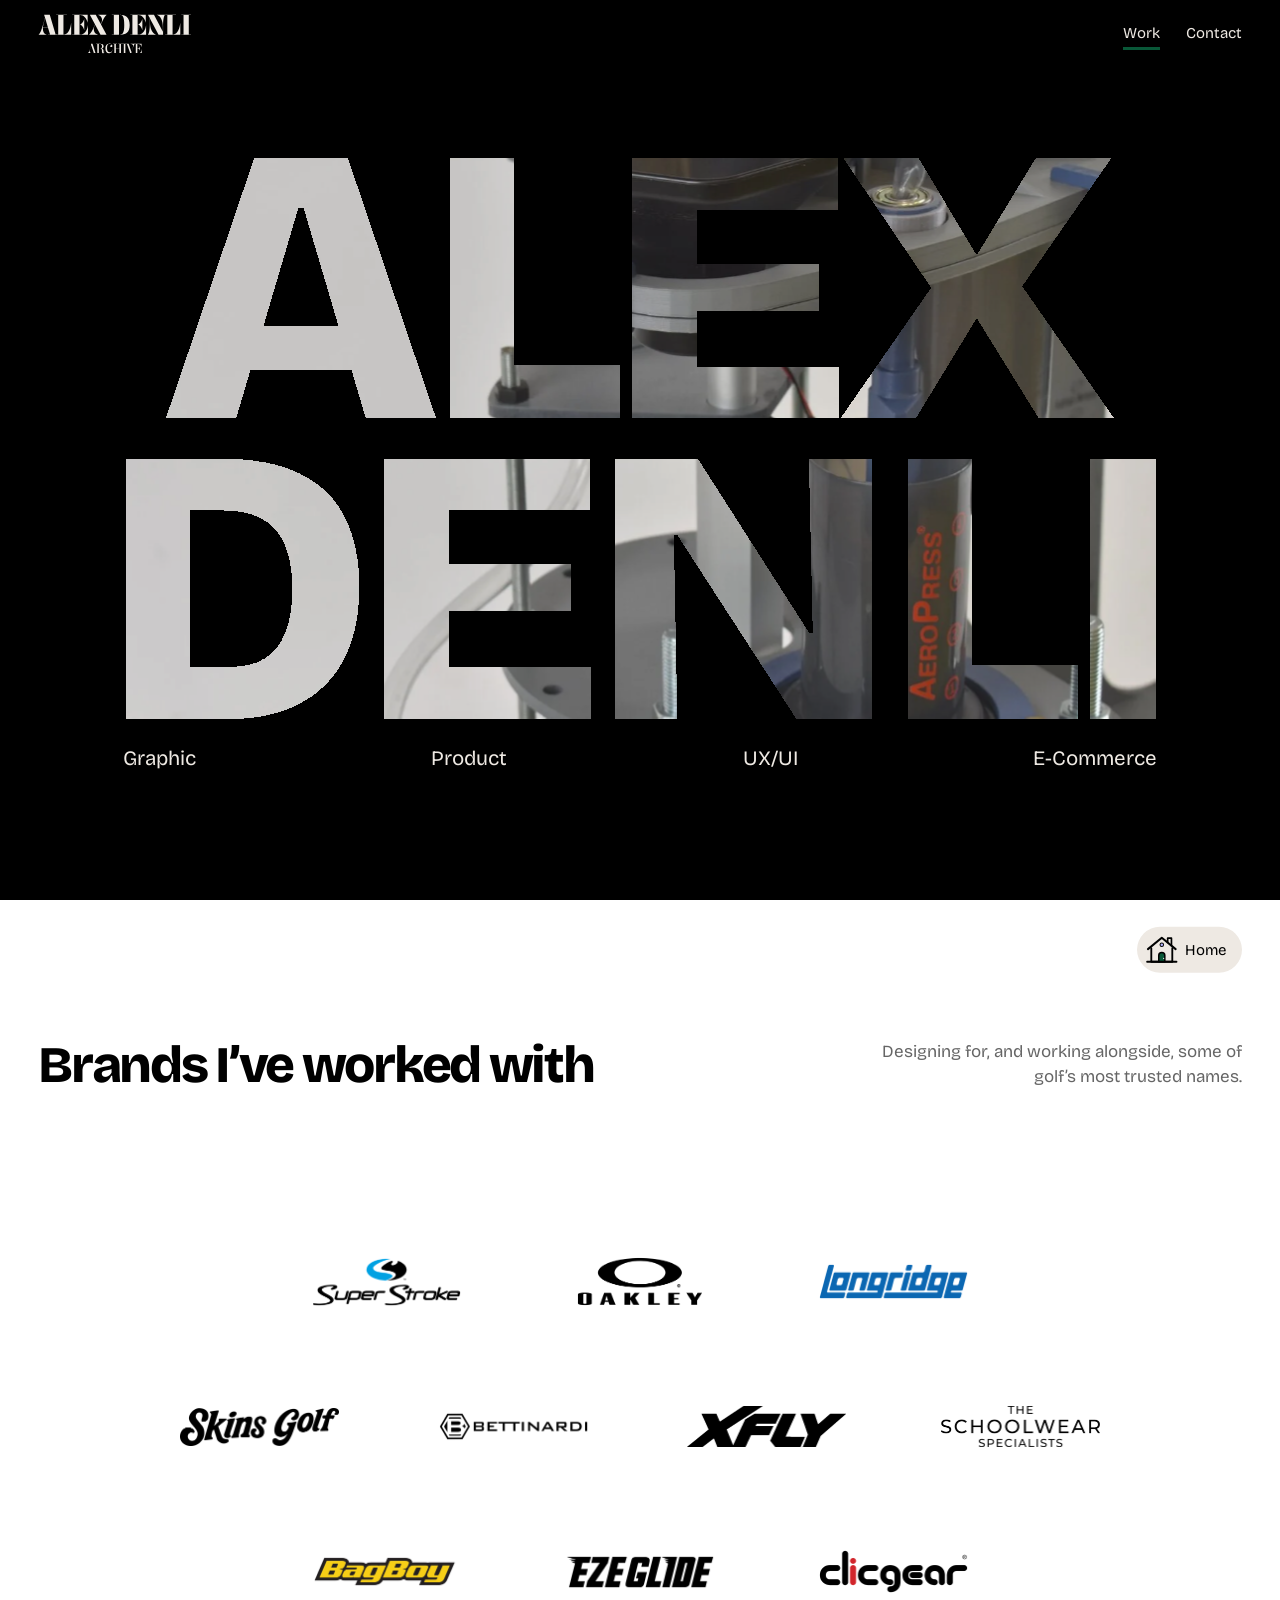
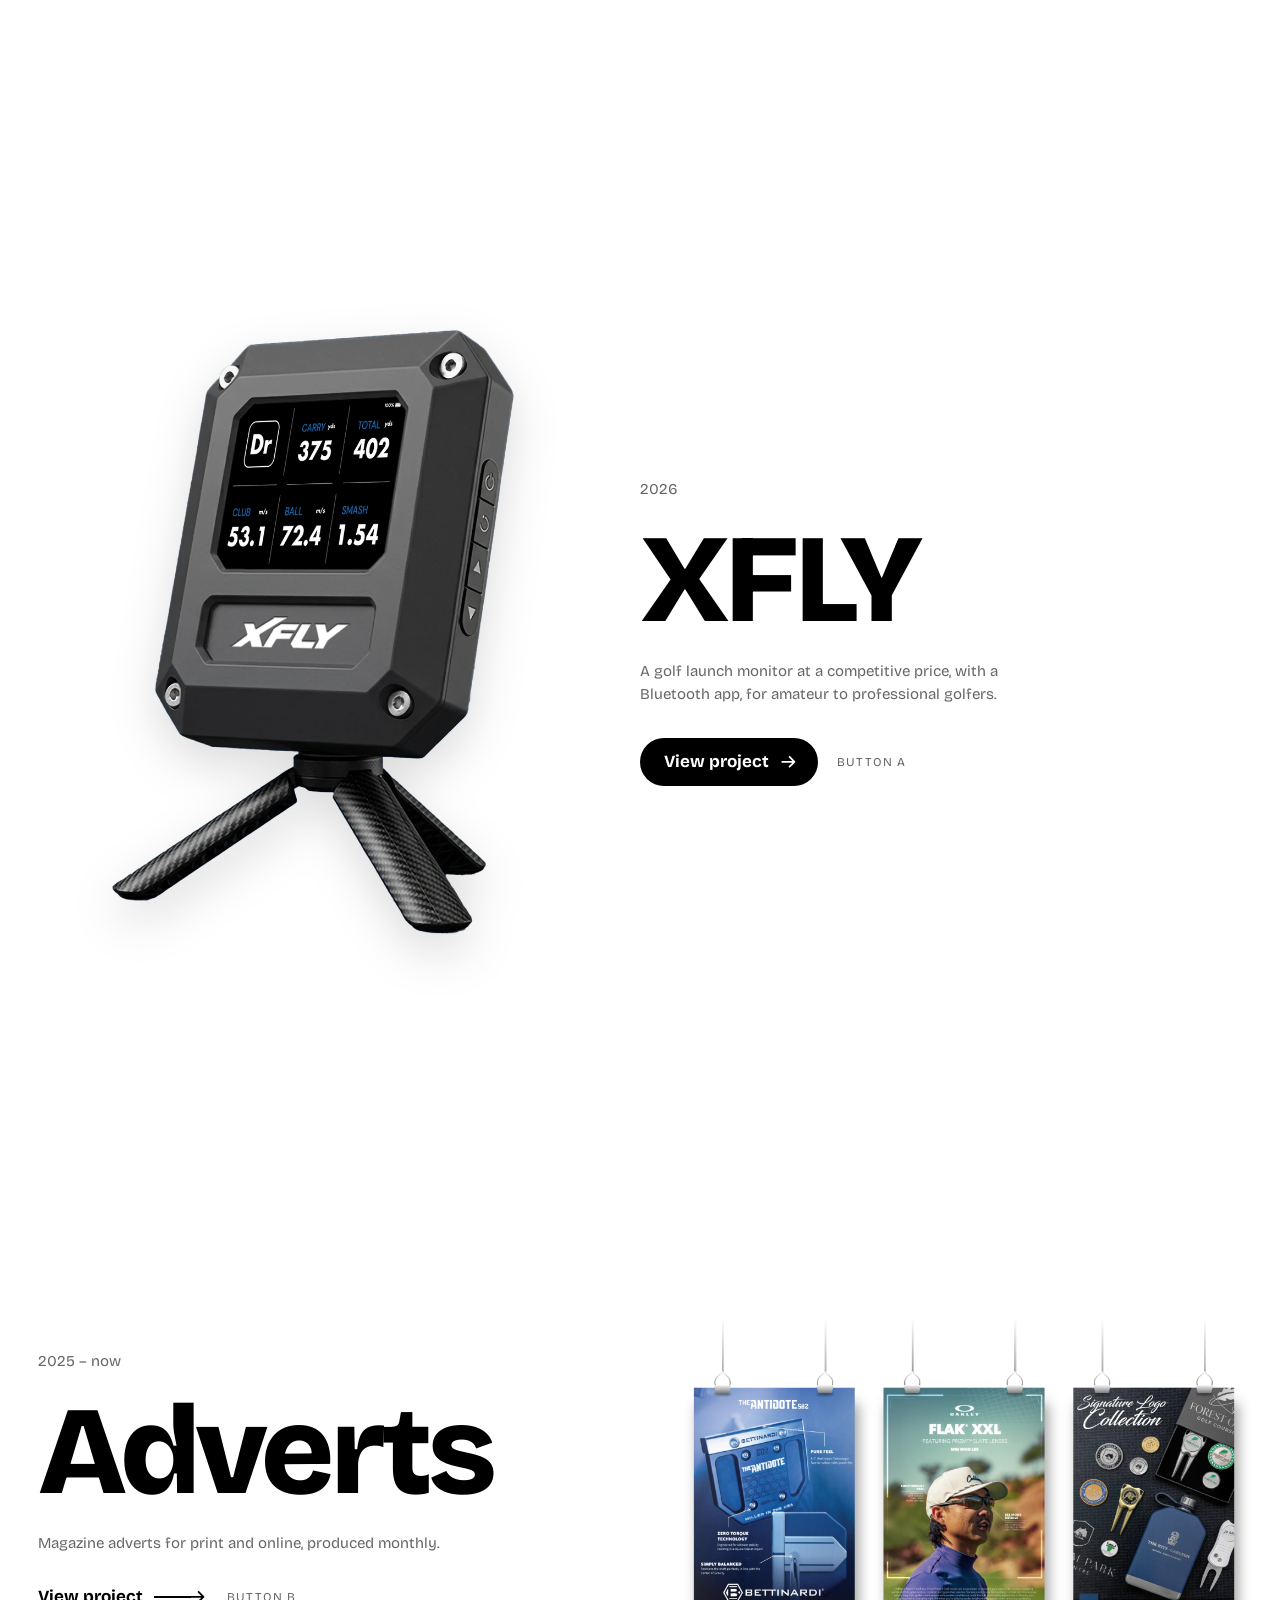
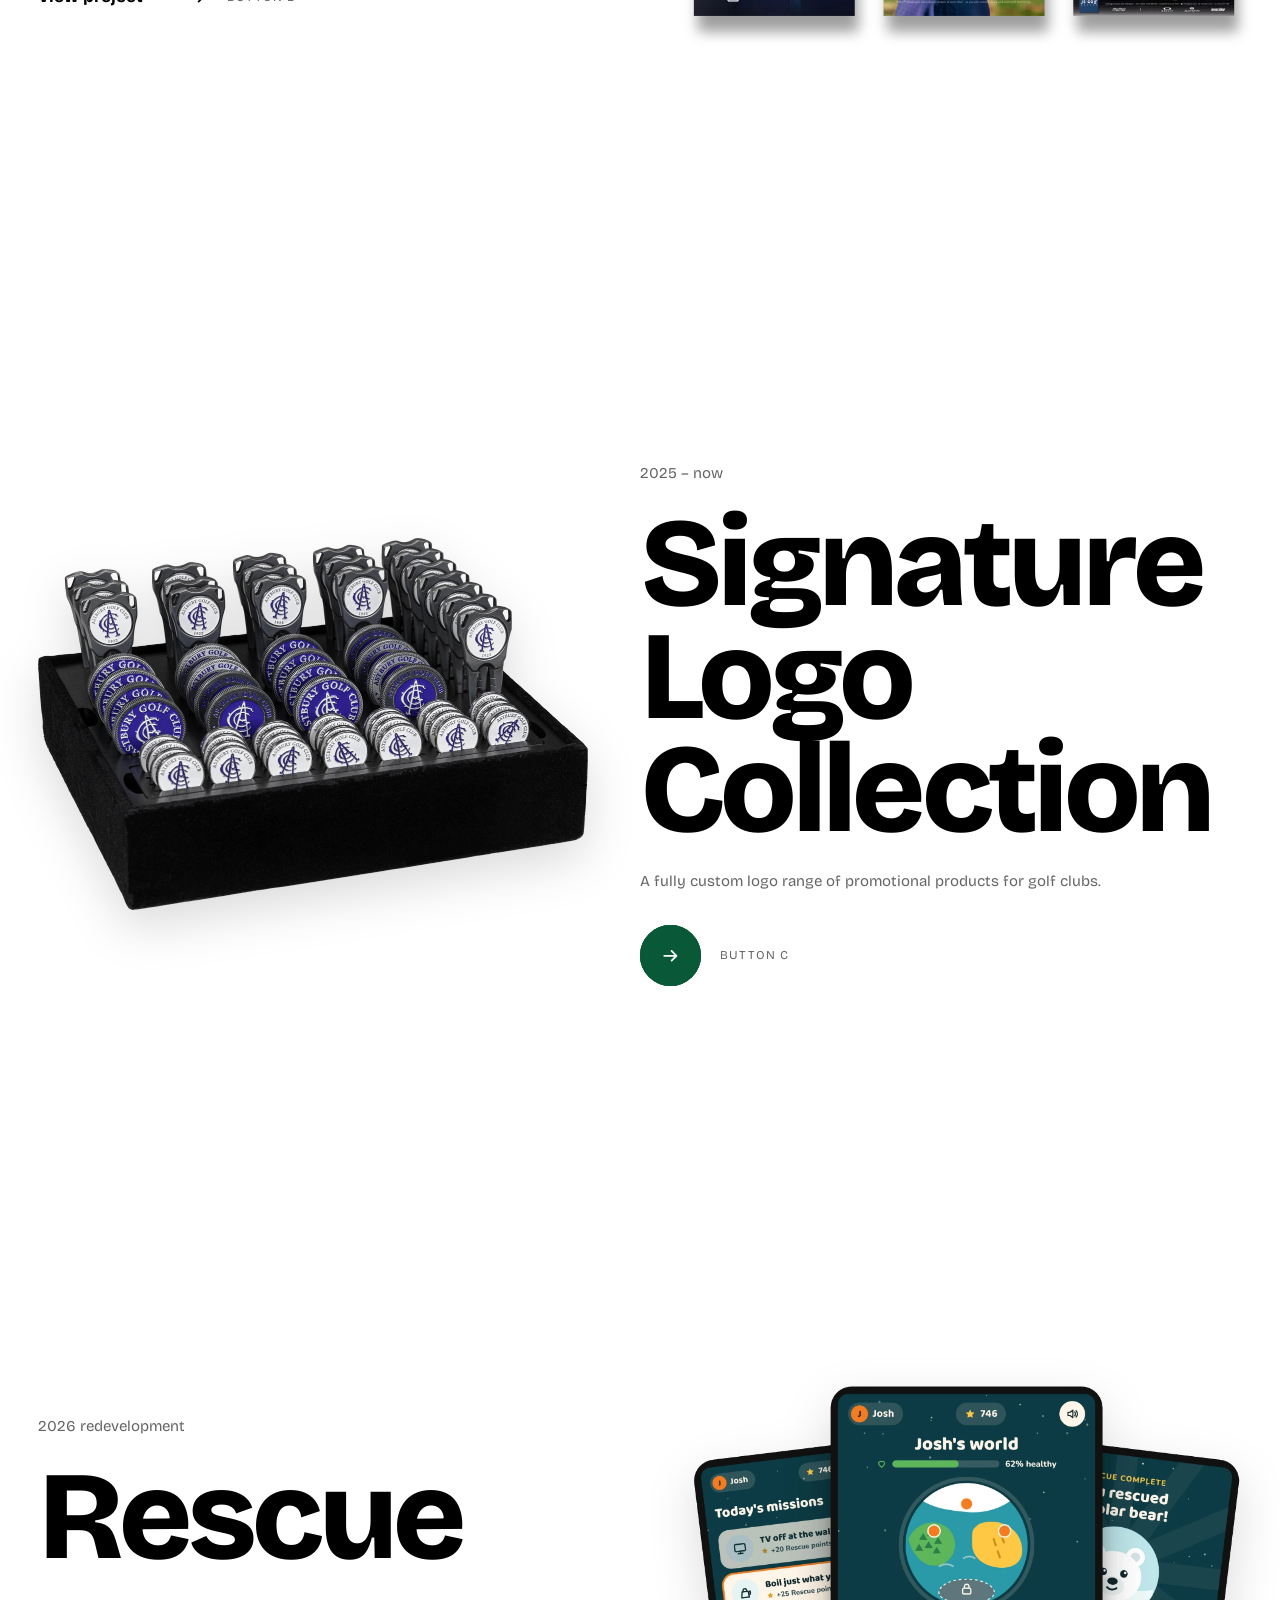
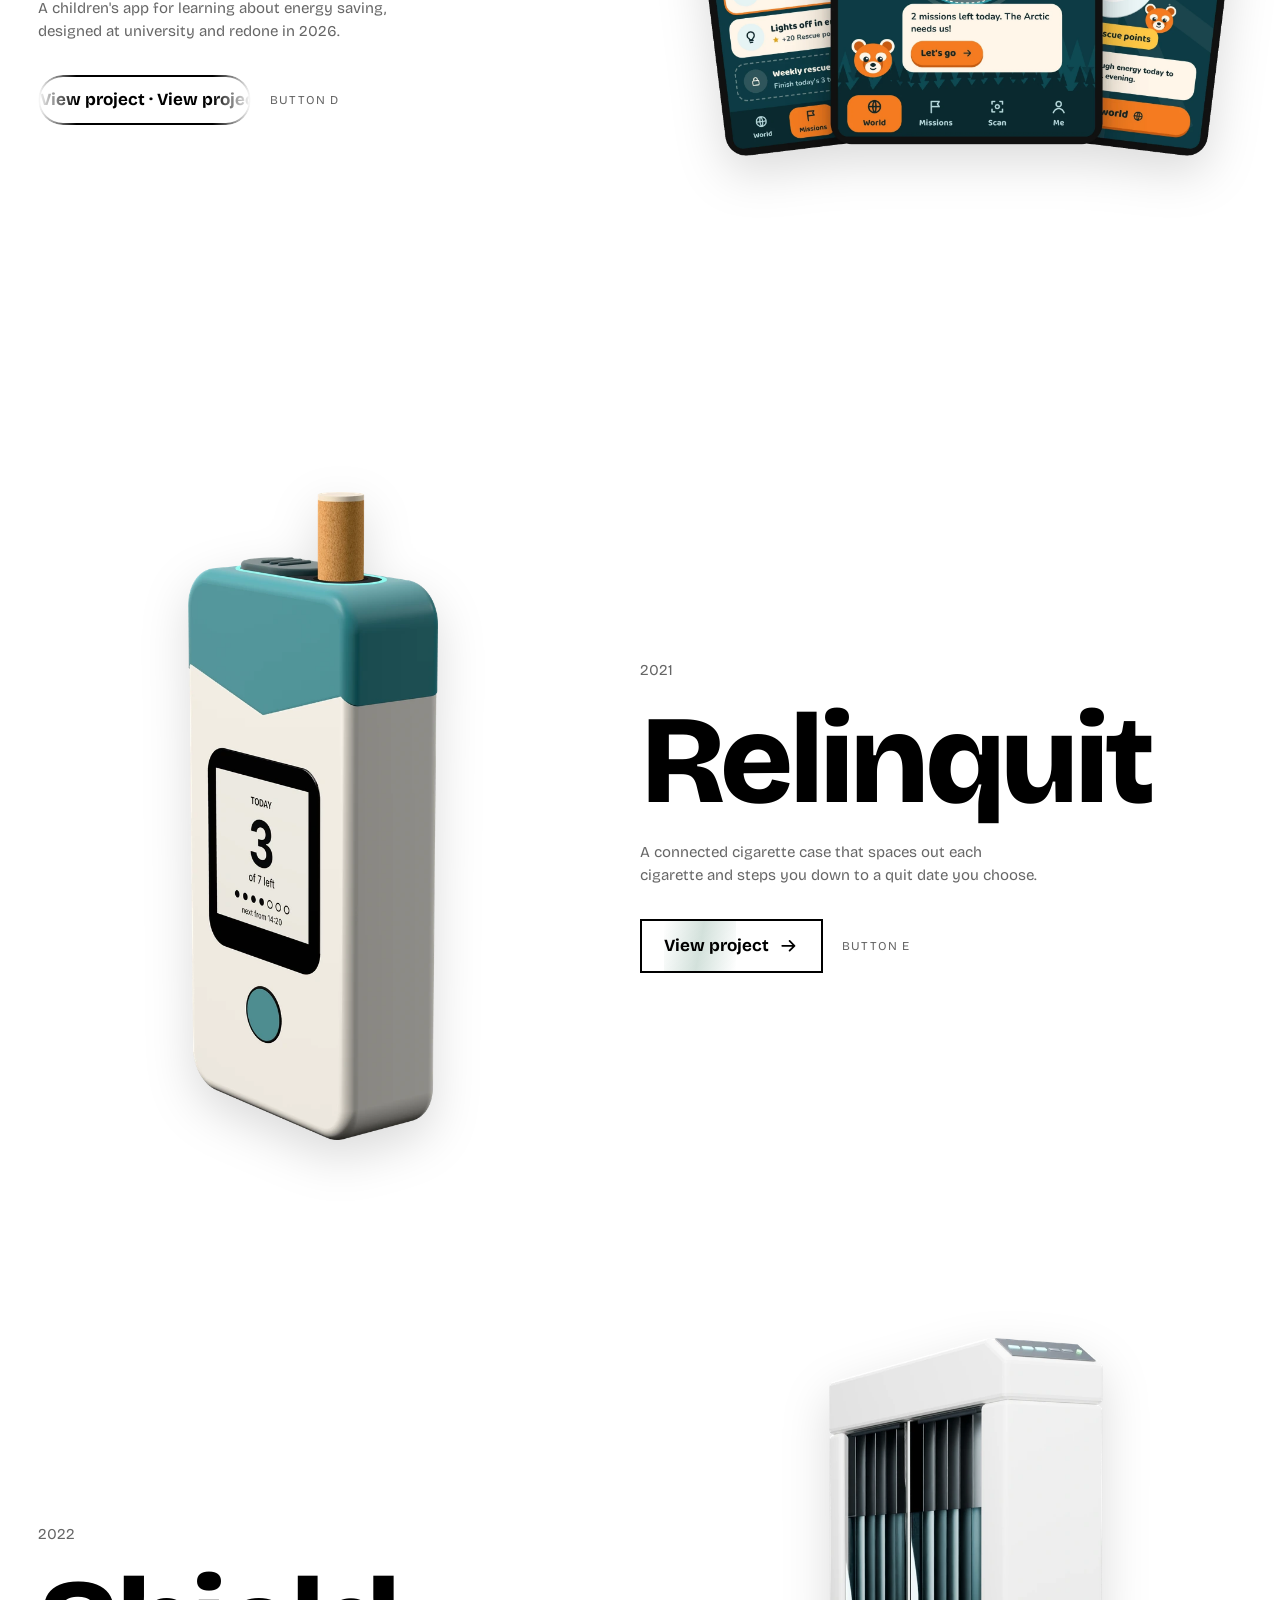
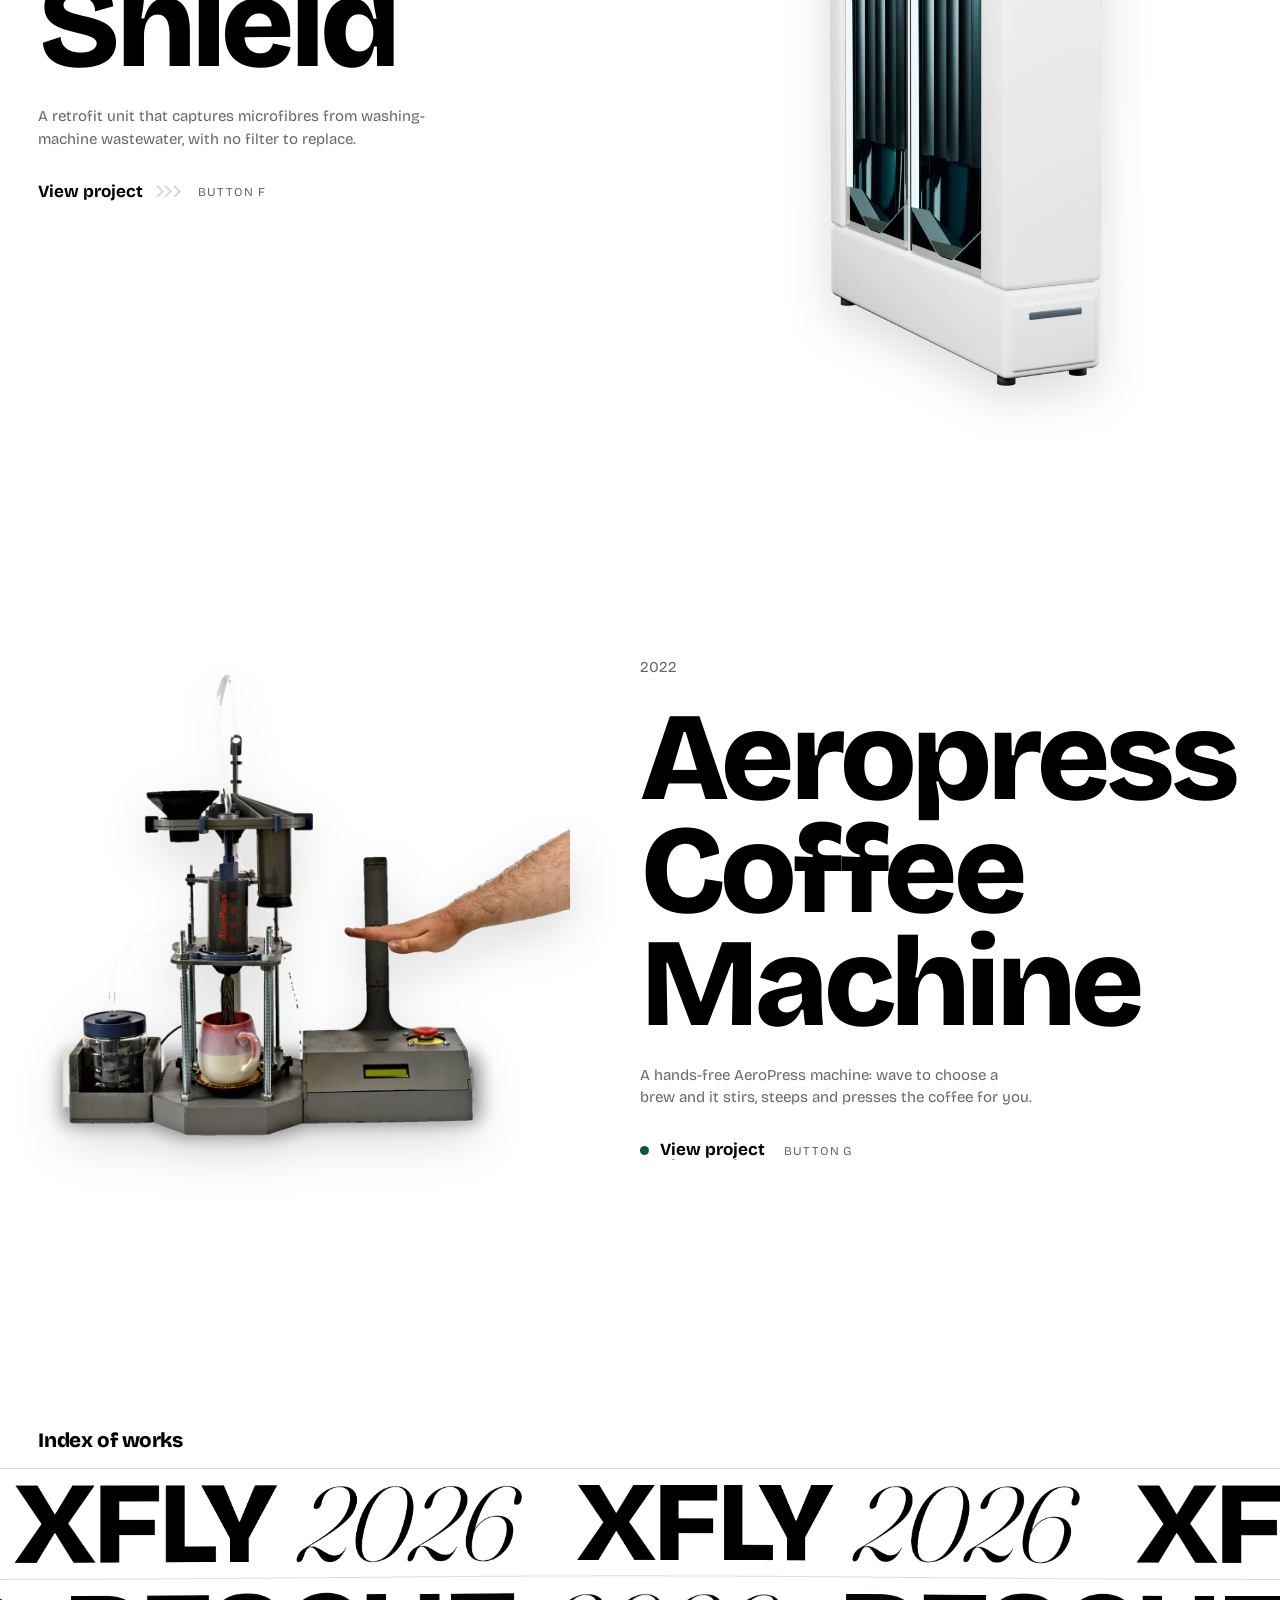
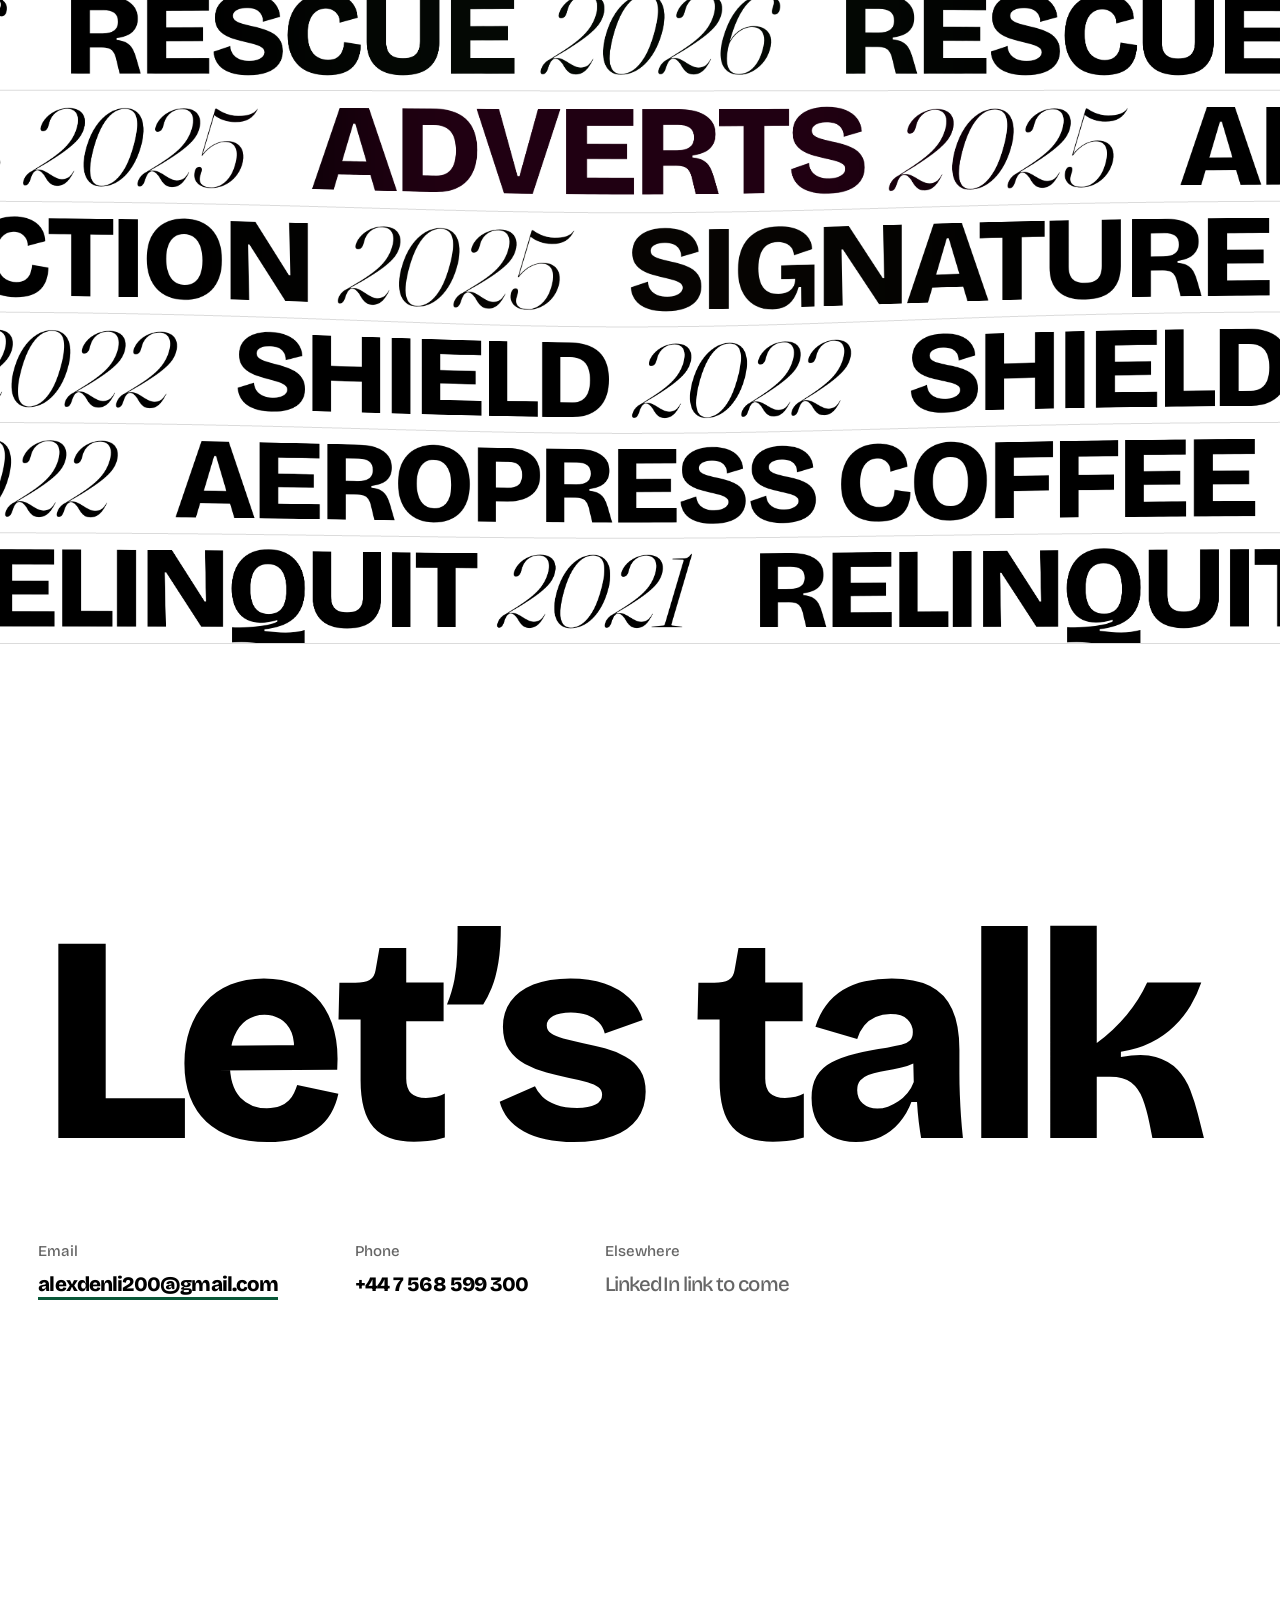
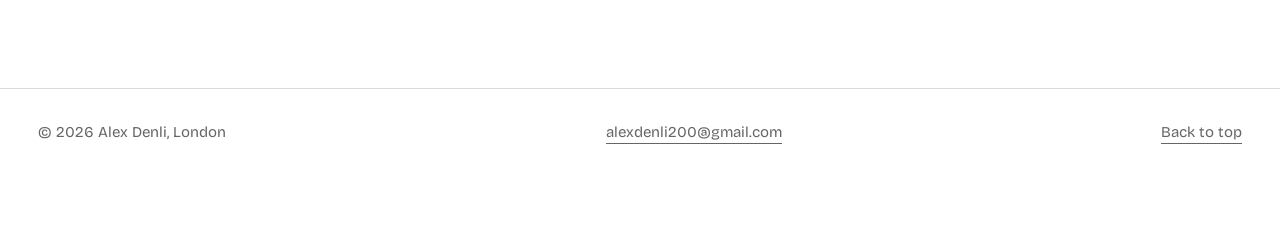
==== index.html @ 6d85cd55 "Home line: a different shape for each product, finished while it is on screen, green with an electri" ====
<!DOCTYPE html>
<html lang="en">
<head>
<meta charset="utf-8">
<meta name="viewport" content="width=device-width, initial-scale=1">
<title>Alex Denli — Product, graphic and e-commerce design</title>
<meta name="description" content="Portfolio of Alex Denli: product design, graphic design and e-commerce work from the golf industry.">
<meta name="theme-color" content="#000000">
<link rel="icon" href="favicon.svg" type="image/svg+xml">
<link rel="icon" href="favicon-48.png" type="image/png" sizes="48x48">
<link rel="shortcut icon" href="favicon.ico">
<link rel="apple-touch-icon" href="apple-touch-icon.png">
<link rel="preload" href="fonts/bricolage.woff2" as="font" type="font/woff2" crossorigin>
<link rel="stylesheet" href="css/style.css?v=19">
<link rel="stylesheet" href="css/rescue.css?v=6">
<link rel="stylesheet" href="css/relinquit.css?v=7">
<link rel="stylesheet" href="css/shield.css?v=5">
<link rel="stylesheet" href="css/index-wall.css?v=5">
<link rel="stylesheet" href="css/opening.css?v=6">
<link rel="stylesheet" href="css/chapters.css?v=24">
<link rel="stylesheet" href="css/brands.css?v=3">
<link rel="stylesheet" href="css/contact.css?v=7">
<link rel="stylesheet" href="css/mech.css?v=5">
<link rel="stylesheet" href="css/aeropress.css?v=9">
<link rel="stylesheet" href="css/lite.css?v=6">
</head>
<body>
<a class="skip" href="#view">Skip to content</a>

<svg width="0" height="0" style="position:absolute" aria-hidden="true"><symbol id="logo" viewBox="246.06 324.29 64.91 16.89"><path d="M 248.144531 329.859375 L 250.230469 329.859375 L 249.65625 327.957031 C 249.472656 327.332031 249.269531 326.617188 249.074219 325.972656 L 248.621094 327.585938 C 248.40625 328.339844 248.214844 329.179688 248.144531 329.859375 M 246.359375 332.980469 C 247.070312 332.304688 247.632812 330.820312 248.40625 328.074219 L 249.035156 325.84375 C 248.902344 325.402344 248.773438 324.996094 248.664062 324.683594 L 248.664062 324.621094 L 251.03125 324.621094 L 253.503906 332.972656 L 254.011719 332.972656 L 254.011719 333.035156 L 250.351562 333.035156 L 250.351562 332.972656 L 251.164062 332.972656 L 250.253906 329.941406 L 248.132812 329.941406 C 248.117188 330.09375 248.113281 330.234375 248.113281 330.367188 C 248.113281 331.667969 248.652344 332.628906 249.460938 332.914062 L 249.652344 332.980469 L 249.652344 333.035156 L 246.359375 333.035156 Z M 246.359375 332.980469"/><path d="M 253.714844 332.972656 L 254.589844 332.972656 L 254.589844 324.683594 L 253.714844 324.683594 L 253.714844 324.617188 L 258.257812 324.617188 L 258.257812 324.683594 L 256.804688 324.683594 L 256.804688 332.972656 L 257.066406 332.972656 C 258.378906 332.972656 259.613281 331.1875 259.957031 328.742188 L 260.019531 328.230469 L 260.070312 328.230469 L 260.070312 333.035156 L 253.714844 333.035156 Z M 253.714844 332.972656"/><path d="M 260.496094 332.972656 L 261.371094 332.972656 L 261.371094 324.683594 L 260.496094 324.683594 L 260.496094 324.617188 L 267.023438 324.617188 L 267.023438 327.910156 L 266.972656 327.910156 L 266.925781 327.679688 C 266.585938 326.117188 265.390625 324.683594 263.902344 324.683594 L 263.582031 324.683594 L 263.582031 328.679688 L 263.796875 328.679688 C 264.300781 328.679688 265.144531 327.703125 265.464844 326.722656 L 265.535156 326.464844 L 265.582031 326.464844 L 265.582031 331.023438 L 265.535156 331.023438 L 265.460938 330.765625 C 265.136719 329.785156 264.335938 328.753906 263.796875 328.753906 L 263.582031 328.753906 L 263.582031 332.972656 L 263.960938 332.972656 C 265.484375 332.972656 266.742188 331.445312 267.070312 329.410156 L 267.109375 329.144531 L 267.160156 329.144531 L 267.160156 333.035156 L 260.496094 333.035156 Z M 260.496094 332.972656"/><path d="M 267.675781 332.980469 C 268.433594 332.382812 269.019531 331.117188 269.785156 329.523438 L 270.160156 328.726562 L 268.003906 324.683594 L 268.003906 324.621094 L 270.441406 324.621094 L 272.566406 328.554688 L 272.710938 328.246094 C 272.972656 327.710938 273.117188 327.28125 273.117188 326.765625 C 273.117188 325.9375 272.671875 325.089844 271.800781 324.773438 L 271.527344 324.675781 L 271.527344 324.621094 L 274.972656 324.621094 L 274.972656 324.675781 C 274.253906 325.222656 273.664062 326.433594 272.945312 327.9375 L 272.609375 328.636719 L 274.949219 332.972656 L 274.949219 333.035156 L 272.460938 333.035156 L 270.207031 328.808594 L 270.039062 329.167969 C 269.738281 329.800781 269.621094 330.242188 269.621094 330.726562 C 269.621094 331.613281 270.019531 332.515625 270.996094 332.878906 L 271.285156 332.980469 L 271.285156 333.035156 L 267.675781 333.035156 Z M 267.675781 332.980469"/><path d="M 280.253906 324.652344 L 280.253906 333.003906 L 280.585938 333.003906 C 281.808594 333.003906 282.476562 332.339844 282.476562 328.933594 C 282.476562 325.433594 281.796875 324.652344 280.585938 324.652344 Z M 278.085938 333.035156 L 277.210938 333.035156 L 277.210938 332.972656 L 278.085938 332.972656 L 278.085938 324.683594 L 277.210938 324.683594 L 277.210938 324.621094 L 278.085938 324.621094 C 278.433594 324.621094 279.808594 324.589844 280.433594 324.589844 C 283.132812 324.589844 284.777344 325.691406 284.777344 328.9375 C 284.777344 332.132812 283.140625 333.066406 280.441406 333.066406 C 279.789062 333.066406 278.433594 333.035156 278.085938 333.035156"/><path d="M 285.042969 332.972656 L 285.917969 332.972656 L 285.917969 324.683594 L 285.042969 324.683594 L 285.042969 324.617188 L 291.566406 324.617188 L 291.566406 327.910156 L 291.515625 327.910156 L 291.472656 327.679688 C 291.132812 326.117188 289.9375 324.683594 288.449219 324.683594 L 288.128906 324.683594 L 288.128906 328.679688 L 288.34375 328.679688 C 288.84375 328.679688 289.691406 327.703125 290.011719 326.722656 L 290.078125 326.464844 L 290.128906 326.464844 L 290.128906 331.023438 L 290.078125 331.023438 L 290.007812 330.765625 C 289.683594 329.785156 288.882812 328.753906 288.34375 328.753906 L 288.128906 328.753906 L 288.128906 332.972656 L 288.503906 332.972656 C 290.03125 332.972656 291.289062 331.445312 291.617188 329.410156 L 291.65625 329.144531 L 291.707031 329.144531 L 291.707031 333.035156 L 285.042969 333.035156 Z M 285.042969 332.972656"/><path d="M 292.492188 332.980469 C 293.035156 332.445312 293.273438 330.613281 293.273438 328.089844 L 293.273438 326.019531 C 293.007812 325.515625 292.757812 325.050781 292.558594 324.683594 L 292.558594 324.621094 L 295.03125 324.621094 L 298.800781 331.792969 L 298.796875 329.859375 C 298.796875 327.28125 297.917969 325.304688 296.496094 324.738281 L 296.316406 324.675781 L 296.316406 324.621094 L 299.652344 324.621094 L 299.652344 324.675781 C 299.109375 325.207031 298.875 327.035156 298.875 329.5625 L 298.875 333.035156 L 296.96875 333.035156 L 294.402344 328.148438 C 294.0625 327.523438 293.691406 326.816406 293.34375 326.160156 L 293.34375 327.796875 C 293.34375 330.371094 294.226562 332.347656 295.648438 332.914062 L 295.828125 332.980469 L 295.828125 333.035156 L 292.492188 333.035156 Z M 292.492188 332.980469"/><path d="M 299.796875 332.972656 L 300.671875 332.972656 L 300.671875 324.683594 L 299.796875 324.683594 L 299.796875 324.617188 L 304.339844 324.617188 L 304.339844 324.683594 L 302.886719 324.683594 L 302.886719 332.972656 L 303.152344 332.972656 C 304.460938 332.972656 305.695312 331.1875 306.039062 328.742188 L 306.101562 328.230469 L 306.152344 328.230469 L 306.152344 333.035156 L 299.796875 333.035156 Z M 299.796875 332.972656"/><path d="M 306.578125 332.972656 L 307.515625 332.972656 L 307.515625 324.683594 L 306.585938 324.683594 L 306.585938 324.617188 L 310.667969 324.617188 L 310.667969 324.683594 L 309.730469 324.683594 L 309.730469 332.972656 L 310.667969 332.972656 L 310.667969 333.035156 L 306.578125 333.035156 Z M 306.578125 332.972656"/><path d="M 268.011719 339.296875 L 269.164062 339.296875 L 268.816406 338.21875 C 268.742188 337.984375 268.652344 337.707031 268.566406 337.441406 L 268.195312 338.660156 C 268.132812 338.863281 268.066406 339.085938 268.011719 339.296875 M 267.136719 340.777344 C 267.492188 340.582031 267.734375 340.003906 268.074219 338.921875 L 268.550781 337.386719 C 268.492188 337.214844 268.4375 337.050781 268.390625 336.917969 L 268.390625 336.886719 L 269.085938 336.886719 L 270.335938 340.777344 L 270.675781 340.777344 L 270.675781 340.804688 L 269.109375 340.804688 L 269.109375 340.777344 L 269.636719 340.777344 L 269.175781 339.332031 L 268.003906 339.332031 C 267.933594 339.605469 267.886719 339.859375 267.886719 340.042969 C 267.886719 340.398438 268.050781 340.726562 268.523438 340.769531 L 268.644531 340.777344 L 268.644531 340.804688 L 267.136719 340.804688 Z M 267.136719 340.777344"/><path d="M 271.75 336.910156 L 271.75 338.949219 L 272.128906 338.949219 C 272.644531 338.949219 273.101562 338.757812 273.101562 337.894531 C 273.101562 337.066406 272.679688 336.910156 272.085938 336.910156 Z M 270.519531 340.777344 L 271.105469 340.777344 L 271.105469 336.914062 L 270.519531 336.914062 L 270.519531 336.886719 L 271.105469 336.886719 C 271.332031 336.886719 272.128906 336.875 272.296875 336.875 C 273.179688 336.875 273.753906 337.164062 273.753906 337.902344 C 273.753906 338.488281 273.390625 338.832031 272.789062 338.914062 L 272.789062 338.988281 L 272.878906 338.988281 C 273.722656 338.988281 273.726562 339.523438 273.726562 339.921875 L 273.726562 340.246094 C 273.726562 340.445312 273.757812 340.609375 273.917969 340.609375 C 274.078125 340.609375 274.085938 340.449219 274.085938 340.3125 L 274.085938 339.636719 L 274.113281 339.636719 L 274.113281 340.328125 C 274.113281 340.53125 274.105469 340.851562 273.644531 340.851562 C 273.414062 340.851562 273.25 340.769531 273.15625 340.613281 C 273.058594 340.445312 273.058594 340.234375 273.058594 340.003906 L 273.058594 339.71875 C 273.058594 339.433594 273.054688 338.984375 272.308594 338.984375 L 271.75 338.984375 L 271.75 340.777344 L 272.261719 340.777344 L 272.261719 340.804688 L 270.519531 340.804688 Z M 270.519531 340.777344"/><path d="M 274.523438 338.847656 C 274.523438 337.496094 275.074219 336.808594 276.136719 336.808594 C 277.054688 336.808594 277.472656 337.355469 277.472656 337.765625 C 277.472656 338.070312 277.257812 338.265625 276.976562 338.265625 C 276.738281 338.265625 276.5625 338.121094 276.5625 337.890625 C 276.5625 337.609375 276.816406 337.519531 276.933594 337.472656 C 277.003906 337.445312 277.089844 337.414062 277.089844 337.296875 C 277.089844 337.085938 276.789062 336.878906 276.34375 336.878906 C 275.585938 336.878906 275.210938 337.496094 275.210938 338.628906 L 275.210938 338.800781 C 275.210938 339.871094 275.578125 340.488281 276.382812 340.488281 C 277.082031 340.488281 277.4375 339.996094 277.4375 339.152344 L 277.464844 339.152344 C 277.46875 340.160156 277.125 340.882812 276.109375 340.882812 C 275.027344 340.882812 274.523438 340.125 274.523438 338.847656"/><path d="M 277.703125 340.777344 L 278.289062 340.777344 L 278.289062 336.914062 L 277.703125 336.914062 L 277.703125 336.886719 L 279.441406 336.886719 L 279.441406 336.914062 L 278.941406 336.914062 L 278.941406 338.78125 L 280.433594 338.78125 L 280.433594 336.914062 L 279.9375 336.914062 L 279.9375 336.886719 L 281.675781 336.886719 L 281.675781 336.914062 L 281.089844 336.914062 L 281.089844 340.777344 L 281.675781 340.777344 L 281.675781 340.804688 L 279.9375 340.804688 L 279.9375 340.777344 L 280.433594 340.777344 L 280.433594 338.816406 L 278.941406 338.816406 L 278.941406 340.777344 L 279.441406 340.777344 L 279.441406 340.804688 L 277.703125 340.804688 Z M 277.703125 340.777344"/><path d="M 281.667969 340.777344 L 282.296875 340.777344 L 282.296875 336.914062 L 281.671875 336.914062 L 281.671875 336.886719 L 283.582031 336.886719 L 283.582031 336.914062 L 282.953125 336.914062 L 282.953125 340.777344 L 283.582031 340.777344 L 283.582031 340.804688 L 281.667969 340.804688 Z M 281.667969 340.777344"/><path d="M 283.636719 336.914062 L 283.636719 336.886719 L 284.324219 336.886719 C 284.683594 337.960938 285.117188 339.214844 285.546875 340.4375 L 285.976562 338.980469 C 286.097656 338.566406 286.207031 338.105469 286.207031 337.773438 C 286.207031 337.414062 286.078125 337 285.402344 336.933594 L 285.191406 336.914062 L 285.191406 336.886719 L 286.921875 336.886719 L 286.921875 336.914062 C 286.578125 337.148438 286.394531 337.71875 286.082031 338.746094 L 285.476562 340.804688 L 284.984375 340.804688 C 284.535156 339.523438 284.0625 338.171875 283.636719 336.914062"/><path d="M 286.769531 340.777344 L 287.355469 340.777344 L 287.355469 336.914062 L 286.769531 336.914062 L 286.769531 336.886719 L 289.816406 336.886719 L 289.816406 338.332031 L 289.789062 338.332031 L 289.773438 338.199219 C 289.683594 337.375 289.304688 336.914062 288.394531 336.914062 L 288.007812 336.914062 L 288.007812 338.78125 L 288.210938 338.78125 C 288.621094 338.78125 288.9375 338.480469 289.027344 337.964844 L 289.050781 337.8125 L 289.074219 337.8125 L 289.074219 339.800781 L 289.050781 339.800781 L 289.023438 339.648438 C 288.933594 339.136719 288.640625 338.8125 288.210938 338.8125 L 288.007812 338.8125 L 288.007812 340.777344 L 288.445312 340.777344 C 289.367188 340.777344 289.765625 340.3125 289.851562 339.257812 L 289.867188 339.089844 L 289.890625 339.089844 L 289.890625 340.804688 L 286.769531 340.804688 Z M 286.769531 340.777344"/></symbol></svg>

<svg width="0" height="0" style="position:absolute" aria-hidden="true"><filter id="zap" x="-10%" y="-10%" width="120%" height="120%">
  <feTurbulence type="fractalNoise" baseFrequency="0.035" numOctaves="2" seed="3" result="n"><animate attributeName="seed" values="3;11;27;8;19;3" dur="0.5s" calcMode="discrete" repeatCount="indefinite"/></feTurbulence>
  <feDisplacementMap in="SourceGraphic" in2="n" scale="9"/></filter></svg>

<header class="nav" id="nav">
  <nav class="nav-pages" aria-label="Pages">
    <a href="#/" data-route="home">Work</a>
    <a href="#/contact" data-route="contact">Contact</a>
  </nav>
  <a class="nav-home" href="#/" aria-label="Alex Denli Archive, back home"><svg class="logo" viewBox="0 0 64.91 16.89" role="img" aria-label="Alex Denli Archive"><use href="#logo"/></svg></a>
  <span aria-hidden="true"></span>
</header>

<main id="view" tabindex="-1"></main>

<a class="flag flag-away" id="flag" href="#/" aria-label="Back home">
  <svg viewBox="0 0 40 40" aria-hidden="true">
    <circle class="hm-puff p1" cx="29" cy="5" r="1.6"/><circle class="hm-puff p2" cx="31.5" cy="2.4" r="1.1"/>
    <g class="hm-roof"><path d="M27 12.5 V6.5 H31.5 V16" fill="none" stroke-width="2" stroke-linejoin="round"/><path d="M3.5 19.5 L20 6 L36.5 19.5" fill="none" stroke-width="2.4" stroke-linecap="round" stroke-linejoin="round"/><circle class="hm-win" cx="20" cy="14.2" r="2.1"/></g>
    <path d="M7.5 18.5 V34.5 H32.5 V18.5" fill="none" stroke-width="2.2" stroke-linecap="round" stroke-linejoin="round"/>
    <path class="hm-door" d="M16.4 34.5 V27 a3.6 3.6 0 0 1 7.2 0 V34.5 Z" stroke-width="1.8" stroke-linejoin="round"/>
    <path d="M2.5 34.5 H37.5" fill="none" stroke-width="2.2" stroke-linecap="round"/>
    <circle class="hm-knob" cx="22.2" cy="30.6" r=".7"/>
  </svg>
  <span>Home</span>
</a>

<div class="curtain" id="curtain" aria-hidden="true"><span id="curtain-label"></span></div>
<div class="cursor" id="cursor" aria-hidden="true"></div>
<img class="peek" id="peek" alt="" aria-hidden="true">

<noscript><p style="padding:2rem">This site needs JavaScript to show the work. Email alexdenli200@gmail.com for a PDF portfolio.</p></noscript>
<script src="js/data.js?v=17"></script>
<script src="js/rescue.js?v=5"></script>
<script src="js/relinquit.js?v=4"></script>
<script src="js/shield.js?v=4"></script>
<script src="js/water.js?v=8"></script>
<script src="js/opening.js?v=17"></script>
<script src="js/chapters.js?v=26"></script>
<script src="js/brands.js?v=3"></script>
<script src="js/contact.js?v=3"></script>
<script src="js/index-wall.js?v=11"></script>
<script src="js/mech.js?v=3"></script>
<script src="js/aeropress.js?v=6"></script>
<script src="js/app.js?v=31"></script>
</body>
</html>
---- css/style.css ----
/* Alex Denli — portfolio styles
   Colours: black page, creme text and panels, green as the small feature colour, grey for quiet text */
@font-face {
  font-family: "Bricolage";
  src: url("../fonts/bricolage.woff2") format("woff2");
  font-weight: 200 800; font-stretch: 75% 100%; font-display: swap;
}
:root {
  --bg: #000000; --fg: #EEE9E3; --panel: #EEE9E3; --accent: #095838;
  --muted: #C1C1CB; --zap: #B4B4FF; --zap-glow: #6E6EFF; --line: rgba(238, 233, 227, .2);
  --nav-h: 4.25rem;
  --sy: clamp(3.5rem, 9vh, 6.5rem);
  --pad: clamp(1rem, 3vw, 2.75rem);
  --ease: cubic-bezier(.7, 0, .2, 1);

  /* Type: one family, one set of sizes, used on every page. Headings are all 800 with --track. */
  --track: -.045em;
  --t-name: clamp(3.4rem, 9.8vw, 13rem);   /* project names, page titles */
  --t-step: clamp(2.6rem, 5.4vw, 7rem);      /* the step a mechanism is on */
  --t-head: clamp(2.1rem, 4vw, 5.2rem);      /* section headings and statements */
  --t-num: clamp(2.5rem, 4.6vw, 6rem);       /* figures */
  --t-huge: clamp(4.5rem, 9vw, 11rem);       /* one figure that carries a screen */
  --t-sub: clamp(1.25rem, 1.6vw, 1.875rem);  /* small headings and lists */
  --t-body: clamp(1.0625rem, 1.1vw, 1.3125rem);
  --t-small: clamp(.9375rem, .9vw, 1.0625rem);
}
*, *::before, *::after { box-sizing: border-box; }
html { -webkit-text-size-adjust: 100%; }
body {
  margin: 0; overflow-anchor: none; background: var(--bg); color: var(--fg);
  font-family: "Bricolage", "Helvetica Neue", Arial, sans-serif;
  font-size: 1.0625rem; line-height: 1.5;
  -webkit-font-smoothing: antialiased; overflow-x: hidden;
}
em, i { font-style: normal; }
img { display: block; max-width: 100%; height: auto; }
a { color: inherit; text-decoration: none; }
h1, h2, h3, p, ol, ul { margin: 0; }
ol, ul { padding: 0; list-style: none; }
/* keyboard focus: the site's own green, with a cream inner edge so it reads on black and on colour */
:focus-visible { outline: 3px solid var(--accent); outline-offset: 3px; box-shadow: 0 0 0 1px var(--fg); }
main:focus { outline: none; }
[hidden] { display: none !important; }
.skip { position: fixed; left: 1rem; top: -4rem; z-index: 100; background: var(--accent); color: var(--fg); padding: .5rem 1rem; }
.skip:focus { top: 1rem; }

.giant {
  font-weight: 800; line-height: .86; letter-spacing: var(--track);
  font-size: var(--t-name); text-wrap: balance;
}
.small { font-size: var(--t-small); color: var(--muted); }
.ul { background: linear-gradient(currentColor, currentColor) 0 100% / 100% 1px no-repeat; transition: background-size .3s var(--ease); }
.ul:hover { background-size: 0 1px; background-position: 100% 100%; }

/* ---------- Navigation: categories are reachable from every page ---------- */
.nav {
  position: fixed; inset: 0 0 auto 0; z-index: 40; height: var(--nav-h);
  display: grid; grid-template-columns: auto 1fr auto; align-items: center; gap: 1.5rem;
  padding: 0 var(--pad); background: rgba(0, 0, 0, .93);
  border-bottom: 1px solid var(--line); transition: transform .45s var(--ease);
}
.nav.nav-away { transform: translateY(-110%); }
/* over the opening the bar has no ground of its own: just the page links, and the logo arrives as the name lands */
.nav.nav-open { background: transparent; border-bottom-color: transparent; }
.nav-home { grid-column: 1; grid-row: 1; justify-self: start; display: block; line-height: 0; opacity: var(--logo-in, 1); }
.logo { fill: currentColor; display: block; }
.nav-home .logo { height: 2.5rem; width: auto; }
.nav-home:hover { color: var(--muted); }

.nav-pages { display: flex; gap: clamp(.9rem, 2vw, 1.75rem); white-space: nowrap; }
.nav-pages { grid-column: 3; grid-row: 1; justify-self: end; }
.nav a { padding: .4rem 0; }
.nav-pages a, .cats a { position: relative; font-size: .9375rem; }
.nav-pages a::after, .cats a::after {
  content: ""; position: absolute; left: 0; right: 0; bottom: .1rem; height: 3px;
  background: var(--accent); transform: scaleX(0); transform-origin: left; transition: transform .3s var(--ease);
}
.nav-pages a:hover::after, .cats a:hover::after, .nav a[aria-current="page"]::after, .cats a[aria-current="page"]::after { transform: scaleX(1); }
.cats { display: flex; flex-wrap: wrap; gap: .4rem clamp(1rem, 2vw, 1.75rem); }
.cats a { padding: .4rem 0; }

/* ---------- Home: intro gate ---------- */
.gate {
  position: sticky; top: 0; height: 100vh; height: 100svh; z-index: 0; overflow: hidden;
  background: var(--panel); color: var(--bg);
  display: grid; place-items: center; padding: var(--pad);
}
.gate-mark { align-self: center; justify-self: center; position: relative; width: min(52vw, 90vh); transform-origin: 50% 50%; will-change: transform, opacity; }
.gate-mark .logo { width: 100%; height: auto; }
.gate-fx { position: absolute; inset: 0; width: 100%; height: 100%; pointer-events: none; z-index: 0; }
.gate-fall { position: absolute; inset: 0; z-index: 1; overflow: hidden; contain: strict; }
.faller { position: absolute; left: 0; top: 0; display: block; visibility: hidden; will-change: transform; contain: layout style; cursor: pointer; touch-action: manipulation; }
.faller-in { display: block; width: 100%; height: 100%; will-change: transform; box-shadow: 0 .9rem 1.4rem rgba(0, 0, 0, .22); }
.faller canvas { display: block; width: 100%; height: 100%; pointer-events: none; }
.gate-mark { z-index: 2; pointer-events: none; }
/* a creme edge drawn into the logo: invisible on the creme, it keeps the letters readable over dark images passing behind */
.gate:not(.disco) .gate-mark .logo { stroke: var(--panel); stroke-width: .26; stroke-linejoin: round; paint-order: stroke fill; }

/* ---------- Home: disco mode (20-second catch game on the intro) ---------- */
.btn { font: inherit; color: inherit; background: none; border: 1.5px solid currentColor; border-radius: 99px; padding: .6rem 1.3rem; cursor: pointer; }
.btn:hover { background: var(--fg); color: #000; }
.disco-btn { position: absolute; top: var(--pad); right: var(--pad); z-index: 6; width: 2.75rem; height: 2.75rem; padding: 0; border-radius: .7rem; border: 1.5px solid currentColor; background: none; color: inherit; display: grid; place-items: center; cursor: pointer; }
.disco-btn svg { width: 1.55rem; height: 1.55rem; fill: none; stroke: currentColor; stroke-width: 1.3; stroke-linecap: round; }
.disco-btn:hover { background: var(--accent); border-color: var(--accent); color: var(--fg); }
.gate.disco { background: #000; color: var(--fg); touch-action: none; }
.gate.disco .disco-btn { background: var(--fg); color: #000; border-color: var(--fg); }
.gate.disco .faller { cursor: inherit; }
.gate.disco .faller-in { box-shadow: none; }
.disco-lights { position: absolute; inset: 0; width: 100%; height: 100%; z-index: 0; pointer-events: none; opacity: 0; }
.gate.disco .disco-lights { opacity: 1; }
.mute-btn { position: absolute; top: var(--pad); right: calc(var(--pad) + 3.4rem); z-index: 6; width: 2.75rem; height: 2.75rem; padding: 0; border-radius: .7rem; border: 1.5px solid var(--fg); background: var(--fg); color: #000; display: grid; place-items: center; cursor: pointer; }
.mute-btn svg { width: 1.5rem; height: 1.5rem; fill: none; stroke: currentColor; stroke-width: 1.5; stroke-linecap: round; stroke-linejoin: round; }
.mute-btn .cross { display: none; }
.mute-btn.off .wave { display: none; }
.mute-btn.off .cross { display: block; }
.mute-btn:hover { background: var(--accent); border-color: var(--accent); color: var(--fg); }
.disco-hud { position: absolute; top: var(--pad); left: 50%; transform: translateX(-50%); z-index: 6; display: flex; gap: 2.5rem; white-space: nowrap; pointer-events: none; font-weight: 800; font-size: clamp(1.5rem, 3vw, 2.5rem); line-height: 1; font-variant-numeric: tabular-nums; }
.disco-time::after { content: "s"; }
.disco-end { position: absolute; inset: 0; z-index: 7; background: #000; color: var(--fg); display: grid; place-content: center; justify-items: center; gap: 1.25rem; text-align: center; padding: var(--pad); }
.disco-acts { display: flex; flex-wrap: wrap; gap: 1rem; justify-content: center; margin-top: 1.5rem; }

/* ---------- Home: the work — "Projects" intro, then the field of scattered work ---------- */
/* every home image: same size, landscape 3:2, evenly spaced; the name, category and one line sit below it */
.work { position: relative; z-index: 2; margin-top: -30vh; background: var(--bg); --pw: min(52vw, 111vh); --ph: calc(var(--pw) / 1.5); --gap: 28vh; --cap: 10rem; }
/* one tall pinned stage: the word, then each project in turn. 115vh for the intro, 80vh per project, 40vh to finish */
.pintro { position: relative; height: calc(100vh + 115vh + (var(--n) - 1) * 80vh + 40vh); }
.pintro-stage { position: sticky; top: 0; height: 100vh; height: 100svh; overflow: hidden; background: var(--bg); }
.field { display: none; }
.work.listmode .pintro { display: none; }
.work.listmode .field { display: flex; flex-direction: column; gap: var(--gap); padding: 14vh 0 22vh; }
.field .piece { position: relative; display: block; width: var(--pw); }
.pintro-word {
  position: absolute; left: 50%; top: 50%; z-index: 1; margin: 0; pointer-events: none; transform-origin: 50% 50%;
  transform: translate(-50%, calc(-50% + var(--wty, 0px))) scale(1, var(--wsy, 1));
  font-size: var(--wf, 20vw); font-weight: 800; line-height: 1; letter-spacing: var(--track); text-transform: uppercase;
  color: #fff; white-space: nowrap;
}
/* a layer of fine black grain over the word, thinned out as you scroll, so the word dissolves in */
.pintro-cover { position: absolute; inset: 0; z-index: 2; width: 100%; height: 100%; pointer-events: none; image-rendering: pixelated; }
/* a black disc with a soft edge, scaled up from the middle: it swallows the word from the centre outwards */
.pintro-dark {
  position: absolute; left: 50%; top: 50%; z-index: 3; width: 260vmax; height: 260vmax; margin: -130vmax 0 0 -130vmax; pointer-events: none;
  background: radial-gradient(circle closest-side, #000 0, #000 40%, rgba(0, 0, 0, 0) 100%); transform: scale(0); will-change: transform;
}
.pintro .piece { top: calc((100vh - var(--ph) - var(--cap)) / 2 + 2vh); z-index: 4; pointer-events: none; visibility: hidden; }
.pintro .piece:first-of-type { visibility: visible; }
.pintro .piece.act .piece-in { pointer-events: auto; }
.pintro .piece:first-of-type .piece-in { transform-origin: 50% calc(var(--ph) / 2); }
.pintro .piece[style*="visibility: visible"] :is(.piece-img, .piece-name, .piece-sub) { will-change: transform, opacity; }
@media (min-width: 821px) and (prefers-reduced-motion: no-preference) {
  .pintro .piece:first-of-type .piece-in { transform: scale(.001); opacity: 0; }
}
@media (prefers-reduced-motion: reduce) { .pintro-word, .pintro-cover, .pintro-dark { display: none; } }
.field-index {
  position: sticky; top: 50vh; z-index: 4; height: 0; margin-left: auto;
  width: fit-content; max-width: 13vw; margin-right: var(--pad); text-align: right;
}
.field-index ol { transition: transform .45s var(--ease); }
.field-index a { display: block; padding: .2rem 0; font-size: .9375rem; line-height: 1.15; opacity: .3; transition: opacity .35s, font-size .35s var(--ease); }
.field-index a.past { opacity: 1; }
.field-index a.next { font-size: 1.125rem; }
.field-index a.cur { font-size: 2.1rem; font-weight: 800; opacity: 1; }
.field-index a:hover, .field-index a.on { opacity: 1; text-decoration: underline; text-decoration-color: var(--accent); text-underline-offset: .2em; }
.field-index b { font-weight: inherit; }

.piece { position: absolute; display: block; width: var(--pw); }
.piece-in { display: block; position: relative; }
.piece-img { display: block; position: relative; }
/* Hover: a still outline round the image (same colour and weight as before, nothing animated, so it costs nothing) */
.zap { position: absolute; inset: 0; width: 100%; height: 100%; overflow: visible; pointer-events: none; fill: none; visibility: hidden; }
.piece:hover .zap, .piece:focus-visible .zap, .piece.on .zap { visibility: visible; }
.zap rect { stroke: var(--zap); stroke-width: 2.5; stroke-dasharray: none; stroke-dashoffset: 0; }
.zap rect + rect { stroke: #fff; stroke-width: 1; }
.piece img { width: 100%; aspect-ratio: 3 / 2; object-fit: cover; transition: opacity .5s, clip-path .9s var(--ease), filter .4s; }
/* the name, large, below the image, then the category and year, then one line about the project */
.piece-cap { display: block; padding-top: clamp(.9rem, 1.6vh, 1.4rem); transition: opacity .4s; }
.piece { --nf: clamp(2.2rem, 3.7vw, 4.4rem); }
.piece-name { display: block; font-size: var(--nf); font-weight: 800; line-height: .95; letter-spacing: var(--track); white-space: nowrap; }
.piece-sub { display: block; }
.piece-go { position: absolute; right: 0; top: calc(var(--nf) * -.952); height: calc(var(--nf) * .68); box-sizing: border-box; display: inline-flex; align-items: center; gap: .7rem; padding: 0 1.3rem 0 1.6rem; border-radius: 999px; background: var(--fg); color: #000; font-size: calc(var(--nf) * .3); font-weight: 800; letter-spacing: .01em; transition: background .3s, color .3s, transform .4s var(--ease); }
.piece-go i { font-style: normal; display: inline-block; font-size: 1.25em; line-height: 1; transition: transform .4s var(--ease); }
.piece:hover .piece-go, .piece:focus-visible .piece-go { background: var(--zap); transform: translateX(-.25rem); }
.piece:hover .piece-go i, .piece:focus-visible .piece-go i { transform: translateX(.4rem); }
@media (max-width: 820px) { .piece-go { position: static; margin-top: .8rem; } }
.piece-meta { display: block; margin-top: .6rem; font-size: clamp(.875rem, .95vw, 1.0625rem); color: var(--muted); }
.piece-line { display: block; margin-top: .3rem; max-width: 100%; font-size: clamp(.9375rem, 1.05vw, 1.1875rem); line-height: 1.35; }
.work.dim .piece:not(.on) .piece-cap { opacity: .2; }
.work.dim .piece:not(.on) img { opacity: .2; }
.piece.lost:not(.got) .piece-cap { visibility: hidden; }
.piece.lost img { clip-path: circle(0% at 50% 50%); }
.piece.lost .piece-img::before {
  content: "Something is hidden here"; position: absolute; inset: 0; display: grid; place-items: center;
  border: 1.5px dashed var(--muted); color: var(--muted); font-size: .9375rem; text-align: center; padding: 1rem;
  transition: opacity .4s;
}
.piece.lost.got img { clip-path: circle(75% at 50% 50%); }
.piece.lost.got .piece-img::before { opacity: 0; }


/* ---------- Home: brand wheel — logos orbit an invisible circle as you scroll ---------- */
.brands { position: relative; z-index: 1; background: var(--bg); height: calc(100vh + (var(--n) + 2) * 13vh); }
.brands-pin { position: sticky; top: var(--nav-h); height: calc(100vh - var(--nav-h)); height: calc(100svh - var(--nav-h)); overflow: hidden; display: flex; flex-direction: column; align-items: center; padding: var(--sy) var(--pad); }
.brands-head { text-align: center; }
.brands-head h2 { font-size: clamp(2.2rem, 4.4vw, 5rem); font-weight: 800; line-height: 1; letter-spacing: var(--track); white-space: nowrap; }
.brands-rule { width: 3.25rem; height: 2px; background: var(--accent); margin: 1.35rem auto 1.1rem; }
.brands-sub { font-size: clamp(.9375rem, 1.1vw, 1.1875rem); color: var(--muted); }
.wheel { --lw0: clamp(140px, 17vw, 330px); --gx: clamp(2rem, 4vw, 4.5rem); flex: 1; width: 100%; max-width: calc(var(--cols, 4) * var(--lw0) + (var(--cols, 4) - 1) * var(--gx) + 2px); padding-top: 10.8vh; display: flex; flex-wrap: wrap; justify-content: center; align-content: flex-start; gap: clamp(1.5rem, 4.5vh, 3.75rem) var(--gx); }
.wheel li { width: calc(var(--lw0) * var(--lw, 1)); aspect-ratio: 16 / 7; opacity: 0; will-change: transform, opacity; }
.wheel img { width: 100%; height: 100%; object-fit: contain; }
/* desktop: logos scattered across the space under the heading, 25% smaller than the old grid, clear of the bottom edge */
@media (min-width: 821px) {
  .wheel { --lw0: clamp(105px, 12.75vw, 250px); position: relative; display: block; flex: 1; width: 100%; max-width: 1480px; padding: 0; margin: 7vh auto 11vh; }
  .wheel li { position: absolute; left: calc(var(--x) * 1%); top: calc(var(--y) * 1%); translate: -50% -50%; }
}

/* ---------- Home: gallery strip that slides left as you scroll ---------- */
.gallery { position: relative; z-index: 1; background: var(--bg); margin-top: 13vh; }
.gallery-pin { position: sticky; top: 0; height: 100vh; overflow: hidden; display: flex; flex-direction: column; justify-content: center; gap: 5vh; padding-top: var(--nav-h); }
.gallery-band { border-top: 1px solid var(--line); border-bottom: 1px solid var(--line); padding: 5vh 0; }
.gallery-head { padding: 0 var(--pad); font-size: clamp(2rem, 5vw, 5rem); font-weight: 800; line-height: .92; letter-spacing: var(--track); max-width: 14em; }
.gallery-track { display: flex; align-items: center; gap: clamp(1rem, 2.2vw, 2.25rem); width: max-content; padding: 0 var(--pad); will-change: transform; }
.gallery-track > * { display: block; flex: none; }
.gallery-track > * { transform-origin: center; will-change: transform, opacity; }
.gallery-track img { display: block; height: 36vh; width: auto; max-width: none; }
@media (prefers-reduced-motion: reduce) { .gallery-pin { position: static; height: auto; overflow-x: auto; padding: 12vh 0; } }

.home-end { position: relative; z-index: 2; background: var(--bg); margin-top: -6vh; padding: 5vh var(--pad) 10vh; }
.home-end a { display: block; width: fit-content; }
.home-end a.giant { font-size: clamp(2rem, 4.2vw, 4.25rem); line-height: 1; }
.home-end + .site-foot { margin-top: 0; }
.home-end a { transition: box-shadow .3s var(--ease); }
.home-end a:hover { box-shadow: inset 0 -.1em 0 var(--accent); }

/* ---------- Shared page shell ---------- */
.page { padding: calc(var(--nav-h) + 14vh) var(--pad) 0; min-height: 100vh; }
.page-head { display: grid; gap: 2rem; margin-bottom: 3.2vh; }
.page-head .small { max-width: 30rem; }
.site-foot {
  position: relative; z-index: 1; background: var(--bg);
  display: flex; flex-wrap: wrap; justify-content: space-between; gap: 1rem;
  padding: 2rem var(--pad) 5.5rem; margin-top: 16vh; border-top: 1px solid var(--line); font-size: .9375rem; color: var(--muted);
}

/* ---------- Category page: large alternating rows ---------- */
.rows { display: grid; gap: clamp(6rem, 22vh, 14rem); }
.row { display: grid; grid-template-columns: repeat(12, 1fr); gap: 1.5rem; align-items: end; }
.row-img { grid-column: 1 / span 7; overflow: hidden; }
.row-txt { grid-column: 9 / span 4; padding-bottom: .5rem; }
.row:nth-child(even) .row-img { grid-column: 6 / span 7; order: 2; }
.row:nth-child(even) .row-txt { grid-column: 1 / span 4; order: 1; }
.row:nth-child(3n) .row-img { grid-column-end: span 5; }
.row h2 { font-size: var(--t-head); font-weight: 800; line-height: .92; letter-spacing: var(--track); margin-bottom: 1rem; }
.row-img img { width: 100%; transition: transform .9s var(--ease); }
.row:hover .row-img img { transform: scale(1.04); }
.empty { font-size: 1.25rem; max-width: 30rem; }

/* ---------- Project page ---------- */
.p-head { display: grid; grid-template-columns: repeat(12, 1fr); gap: 2rem 1.5rem; margin-bottom: 10vh; }
.p-head .p-meta, .p-meta { grid-column: 1 / -1; display: flex; flex-wrap: wrap; align-items: center; gap: 0; font-size: 1.125rem; letter-spacing: .01em; margin: 0 0 1.25rem; }
.p-meta > * + *::before { content: "\00b7"; display: inline-block; margin: 0 1.6rem; opacity: .55; text-decoration: none; }
.p-meta b { font-weight: 600; }
.p-head h1 { grid-column: 1 / -1; }
.p-head .p-sum { grid-column: 7 / span 5; font-size: 1.25rem; }
.mask { overflow: hidden; }
.mask img { width: 100%; will-change: transform; }
.p-hero { margin: 0 calc(var(--pad) * -1); max-height: 92vh; }
.p-hero img { height: 92vh; object-fit: cover; }
.blocks > * { margin-top: clamp(6rem, 20vh, 13rem); }
.statement {
  font-size: clamp(2rem, 5.4vw, 5.75rem); font-weight: 800; line-height: 1; letter-spacing: var(--track);
  max-width: 17em; text-wrap: balance;
}
.statement:nth-of-type(even) { margin-left: auto; }
.statement span { opacity: .14; transition: opacity .35s; }
.statement span.lit { opacity: 1; }
.b-text { width: min(30rem, 100%); margin-left: 50%; }
.b-text h2 { font-size: 1.0625rem; font-weight: 700; margin-bottom: .5rem; }
.b-img figcaption { padding-top: .6rem; }
.b-img.full { margin-inline: calc(var(--pad) * -1); }
.b-img.full figcaption { padding-inline: var(--pad); }
.b-img.wide { width: 72%; margin-inline: auto; }
.b-img.left { width: 44%; }
.b-img.right { width: 44%; margin-left: auto; }
.b-pair { display: grid; grid-template-columns: 5fr 4fr; gap: clamp(1rem, 6vw, 6rem); align-items: start; }
.b-pair > :last-child { margin-top: 16vh; }
.b-stats { display: flex; flex-wrap: wrap; gap: 3rem clamp(2rem, 7vw, 7rem); border-top: 1px solid var(--line); padding-top: 2rem; }
.b-stats strong { display: block; font-size: clamp(4rem, 12vw, 12.5rem); font-weight: 800; line-height: .85; letter-spacing: var(--track); color: var(--panel); }
.b-stats span { display: block; margin-top: .75rem; max-width: 14rem; }
.b-steps { counter-reset: step; display: grid; gap: clamp(5rem, 16vh, 10rem); }
.b-steps li { counter-increment: step; display: grid; grid-template-columns: repeat(12, 1fr); gap: 1.5rem; align-items: start; }
.b-steps .step-txt { grid-column: 1 / span 4; position: sticky; top: calc(var(--nav-h) + 2rem); }
.b-steps .step-txt::before { content: counter(step); display: block; font-size: clamp(4rem, 9vw, 9rem); font-weight: 800; line-height: .8; color: var(--accent); -webkit-text-stroke: 1px var(--fg); margin-bottom: 1rem; }
.b-steps h3 { font-size: clamp(1.5rem, 2.6vw, 2.5rem); font-weight: 800; line-height: 1; margin-bottom: .5rem; }
.b-steps .mask { grid-column: 6 / span 7; }
.b-steps li:nth-child(even) .mask { grid-column: 7 / span 5; }

.p-next {
  display: block; margin: 22vh calc(var(--pad) * -1) 0; padding: 12vh var(--pad) 10vh; position: relative; overflow: hidden;
  background: var(--panel); color: var(--bg);
}
.p-next small { position: relative; z-index: 1; font-size: 1rem; display: block; margin-bottom: 1.5rem; }
/* the next project's own colour wipes in from the left (--nc, with its ink --nk, set by app.js) */
.p-next::before { content: ""; position: absolute; inset: 0; background: var(--nc, var(--panel)); transform: scaleX(0); transform-origin: 0 50%; transition: transform .7s var(--ease); }
.p-next:hover::before, .p-next:focus-visible::before { transform: scaleX(1); }
.p-next { transition: color .35s var(--ease) .1s; }
.p-next:hover, .p-next:focus-visible { color: var(--nk, var(--bg)); }
.p-next img { position: absolute; right: var(--pad); top: 50%; width: min(26vw, 22rem); transform: translateY(-50%) rotate(4deg) scale(.9); opacity: 0; transition: transform .6s var(--ease), opacity .4s; }
.p-next:hover img { opacity: 1; transform: translateY(-50%) rotate(-2deg) scale(1); }
.p-next .giant { position: relative; z-index: 1; }
.p-exits { display: flex; flex-wrap: wrap; gap: 1rem 2.5rem; padding-top: 2.5rem; font-size: 1.25rem; }
.p-exits + .site-foot { margin-top: 6vh; }

/* ---------- Now ---------- */
/* Projects: fading backgrounds and category sections */
.pbg { position: fixed; inset: 0; z-index: 0; pointer-events: none; }
.pbg img { position: absolute; inset: 0; width: 100%; height: 100%; object-fit: cover; opacity: 0; transition: opacity .8s; }
.pbg img.on { opacity: .2; }
.pbg.hov img:not(.peek) { opacity: 0; }
.pbg img.peek { opacity: .32; }
.proj-page { position: relative; }
.proj-page > * { position: relative; z-index: 1; }
.proj-page > .pbg { position: fixed; z-index: 0; }
.pcat { min-height: 72vh; display: grid; align-content: center; gap: 2.5rem; }
.pcat h2 { font-size: inherit; }
.pcat h2 a { display: block; width: fit-content; transition: box-shadow .3s var(--ease); }
.pcat h2 a:hover { box-shadow: inset 0 -.08em 0 var(--accent); }
.pcat ol { display: grid; gap: .9rem; }
.pcat li a { display: flex; align-items: baseline; gap: 1.25rem; width: fit-content; }
.pcat li b { font-size: clamp(1.5rem, 2.6vw, 2.5rem); font-weight: 800; line-height: 1; }
.pcat li a:hover b { box-shadow: inset 0 -2px 0 var(--accent); }

/* ---------- Archive: four across ---------- */
.arch-head { justify-items: center; text-align: center; gap: 1.4rem; margin-bottom: 9vh; }
.arch-head p { max-width: 34rem; font-size: 1.25rem; line-height: 1.35; color: var(--muted); }
.grid { display: grid; grid-template-columns: repeat(4, 1fr); gap: 6vh 2rem; padding-bottom: 10vh; }
.tile { display: block; }
.tile-img { display: block; overflow: hidden; background: #111; }
.tile-img img { display: block; width: 100%; aspect-ratio: 3 / 2; object-fit: cover; transition: transform .6s var(--ease), opacity .4s; }
.tile-cap { display: flex; justify-content: space-between; align-items: baseline; gap: 1rem; padding-top: .8rem; }
.tile-cap b { font-size: 1.5rem; font-weight: 800; letter-spacing: var(--track); box-shadow: inset 0 0 0 var(--accent); transition: box-shadow .3s var(--ease); }
.tile-cap small { font-size: .9375rem; color: var(--muted); white-space: nowrap; }
.tile:hover .tile-img img, .tile:focus-visible .tile-img img { transform: scale(1.05); }
.tile:hover .tile-cap b, .tile:focus-visible .tile-cap b { box-shadow: inset 0 -.12em 0 var(--accent); }
.grid:has(.tile:hover) .tile:not(:hover) .tile-img img { opacity: .45; }
/* hover preview: the project lifts to the middle of a dimmed page and plays through its pictures */
.tile.lifted .tile-img { opacity: 0; }
.show-dim { position: fixed; inset: 0; z-index: 60; background: rgba(0, 0, 0, .78); opacity: 0; pointer-events: none; transition: opacity .4s var(--ease); }
.show-dim.on { opacity: 1; }
.show { position: fixed; z-index: 61; display: block; visibility: hidden; transition: left .45s var(--ease), top .45s var(--ease), width .45s var(--ease); }
.show-frame { position: relative; width: 100%; aspect-ratio: 3 / 2; background: #111; overflow: hidden; box-shadow: 0 2rem 5rem rgba(0, 0, 0, .6); }
.show-track { display: flex; width: 100%; height: 100%; will-change: transform; }
.show-track img { flex: none; width: 100%; height: 100%; object-fit: cover; }
.show-go { display: inline-flex; align-items: center; gap: .6rem; margin-left: auto; padding: .55rem 1.1rem .55rem 1.3rem; border-radius: 999px; background: var(--fg); color: #000; font-size: 1.125rem; font-weight: 800; transition: background .3s, transform .4s var(--ease); }
.show-go i { font-style: normal; font-size: 1.25em; line-height: 1; transition: transform .4s var(--ease); }
.show-go:hover { background: var(--zap); transform: scale(1.08); }
.show:hover .show-go { background: var(--zap); }
.show:hover .show-go i { transform: translateX(.35rem); }
.show-cap { display: flex; align-items: center; gap: 1rem; padding-top: 1rem; opacity: 0; transition: opacity .3s .2s; }
.show.on .show-cap, .show.on .show-bar { opacity: 1; }
.show-cap b { font-size: 2.2rem; font-weight: 800; letter-spacing: var(--track); }
.show-cap small { font-size: 1rem; color: var(--muted); }
.show-cap b { order: 0; }
.show-bar { display: flex; gap: .4rem; margin-top: 1rem; opacity: 0; transition: opacity .3s .2s; }
.show-bar i { flex: 1; height: 3px; background: rgba(255, 255, 255, .22); transition: background .4s; }
.show-bar i.done { background: var(--fg); }
@media (max-width: 1100px) { .grid { grid-template-columns: repeat(2, 1fr); } }
@media (max-width: 560px) { .grid { grid-template-columns: 1fr; } }

.peek { position: fixed; left: 0; top: 0; z-index: 30; width: 19rem; pointer-events: none; opacity: 0; transition: opacity .25s; will-change: transform; }
.peek.on { opacity: 1; }

/* ---------- Contact ---------- */
.mail { display: block; width: fit-content; margin-top: 0; font-weight: 800; line-height: .9; letter-spacing: var(--track); font-size: var(--t-name); overflow-wrap: anywhere; margin-bottom: 4vh; }
.reach { display: grid; gap: .35rem; margin-bottom: 9vh; font-size: 1.25rem; }
.reach a { width: fit-content; }
.about { display: grid; grid-template-columns: repeat(12, 1fr); gap: 3rem 1.5rem; }
.about-txt { grid-column: 1 / span 5; display: grid; align-content: start; gap: 1.1rem; font-size: 1.25rem; }
.about-side { grid-column: 8 / span 5; display: grid; gap: 2.2rem; align-content: start; }
.about-links {  display: grid; gap: .35rem; align-content: start; font-size: 1.25rem; }
.about-links a { width: fit-content; }
.closer { display: block; max-width: 11em; margin: 16vh 0 14vh; font-weight: 800; line-height: .92; letter-spacing: var(--track); font-size: var(--t-head); transition: color .3s; }
.closer:hover { color: var(--zap); }

/* ---------- Out of bounds ---------- */
.lost-page { min-height: 100vh; display: grid; align-content: center; gap: 2rem; padding: var(--pad); background: var(--panel); color: var(--bg); }
.lost-page p { max-width: 28rem; font-size: 1.25rem; }
.lost-page a { font-size: 1.25rem; width: fit-content; }

/* ---------- Home flag, curtain, cursor ---------- */
.flag {
  position: fixed; right: var(--pad); bottom: 1.25rem; z-index: 35; display: flex; align-items: center; gap: .4rem;
  padding: .4rem .95rem .4rem .55rem; border-radius: 99px; background: var(--fg); color: var(--bg); font-size: .9375rem;
  transition: transform .4s var(--ease), background .2s;
}
.flag.flag-away { transform: translateY(200%); }
.flag svg { width: 2.1rem; height: 2.1rem; stroke: currentColor; overflow: visible; }
.hm-roof { transform-box: fill-box; transform-origin: 50% 100%; transition: transform .45s var(--ease); }
.hm-win { fill: var(--zap); stroke-width: 1.2; }
.hm-door { fill: var(--accent); transform-box: fill-box; transform-origin: 0 50%; transition: transform .45s var(--ease); }
.hm-knob { fill: var(--fg); stroke: none; transition: opacity .2s; }
.hm-puff { fill: none; stroke-width: 1.3; opacity: 0; }
.flag:hover { background: var(--muted); }
.flag:hover .hm-roof { transform: translateY(-2.5px); }
.flag:hover .hm-door { transform: scaleX(.4) skewY(-6deg); }
.flag:hover .hm-knob { opacity: 0; }
.flag:hover .hm-puff { animation: puff 1.2s ease-out infinite; }
.flag:hover .hm-puff.p2 { animation-delay: .35s; }
@keyframes puff { 0% { opacity: 0; transform: translate(0, 4px) scale(.6); } 30% { opacity: .9; } 100% { opacity: 0; transform: translate(3px, -6px) scale(1.4); } }

/* Page transitions: every page arrives on the same slanted sweep.
   Going home is instant, with no transition. */
.curtain { position: fixed; inset: 0; z-index: 80; pointer-events: none; visibility: hidden; display: grid; place-items: center; padding: var(--pad); text-align: center; color: var(--bg); }
.curtain.cover, .curtain.leave { visibility: visible; }
.curtain.cover { pointer-events: auto; }
.curtain span { position: relative; z-index: 1; font-weight: 800; line-height: .85; letter-spacing: var(--track); font-size: var(--t-name); opacity: 0; transform: translateY(.3em); transition: opacity .25s, transform .3s var(--ease); }
.curtain.cover span { opacity: 1; transform: none; transition-delay: .18s; }

/* the single-panel moves */
.fx-sweep::before { content: ""; position: absolute; background: var(--panel); }
.fx-sweep::before { inset: -10% -60%; transform: translateX(-115%) skewX(-14deg); transition: transform .5s cubic-bezier(.6, 0, .25, 1); }
.cover.fx-sweep::before { transform: translateX(0) skewX(-14deg); }
.leave.fx-sweep::before { transform: translateX(115%) skewX(-14deg); }

.cursor { position: fixed; left: 0; top: 0; z-index: 90; width: .8rem; height: .8rem; margin: -.4rem 0 0 -.4rem; border-radius: 50%; background: var(--accent); display: none; pointer-events: none; }
@media (hover: hover) and (pointer: fine) { .cursor { display: block; } }

/* ---------- Small screens ---------- */
@media (max-width: 820px) {
  :root { --nav-h: 5.6rem !important; }
  .nav { grid-template-columns: 1fr; grid-template-rows: 3.2rem 2.4rem; gap: 0; height: var(--nav-h); }
  .nav > span { display: none; }
  .nav-home { grid-row: 1; grid-column: 1; justify-self: center; }
  .nav-home .logo { height: 2rem; }
  .nav-pages { grid-row: 2; grid-column: 1; justify-self: center; align-self: start; }
  .nav-pages a { padding: 0 0 .4rem; }
  .gate-mark { width: 62vw; }
  .work { margin-top: 0; }
  .pintro { height: auto; }
  .pintro-stage { position: static; height: auto; padding: var(--sy) var(--pad) 0; display: grid; gap: 4vh; }
  .pintro-word { position: static; transform: none; font-size: 17vw; line-height: .9; }
  .pintro-dark, .pintro-cover { display: none; }
  .pintro-stage { gap: 12vh; overflow: visible; }
  .pintro .piece { position: static; width: 90%; pointer-events: auto; visibility: visible; }
  .brands { height: calc(100svh + (var(--n) + 2) * 11vh); }
  .brands-head h2 { font-size: clamp(1.6rem, 7.2vw, 2.6rem); }
  .wheel li { width: 36vw; }
  .field-index { display: none; }
  .pintro .piece:nth-of-type(even) { justify-self: end; }
  .piece-name { font-size: clamp(1.8rem, 9vw, 2.6rem); }
  .row, .p-head, .b-steps li, .about { grid-template-columns: 1fr; }
  .row > *, .p-head > *, .b-steps li > *, .about > * { grid-column: 1 / -1 !important; order: 0 !important; }
  .b-steps .step-txt { position: static; }
  .b-text { margin-left: 0; }
  .b-img.wide { width: 100%; }
  .b-img.left, .b-img.right { width: 78%; }
  .b-pair { grid-template-columns: 1fr 1fr; gap: 1rem; }
  .p-hero, .p-hero img { max-height: 70vh; height: 70vh; }
  .p-next img { display: none; }
  .gallery-track img { height: 28vh; }
  .cards { gap: 5vh 6vw; justify-content: center; }
  .cards li { --dy: 0vh !important; }
}

@media (prefers-reduced-motion: reduce) {
  *, *::before, *::after { animation: none !important; transition-duration: .01ms !important; }
  .statement span { opacity: 1; }
}

.b-stats > div { display: flex; flex-direction: column; }

/* ---------- Projects page: centred title + category tabs ---------- */
.proj-page { padding-top: var(--nav-h); }
.pj-hero { min-height: calc(100vh - var(--nav-h)); display: flex; flex-direction: column; align-items: center; justify-content: center; gap: clamp(2rem, 5vh, 3.5rem); text-align: center; padding-bottom: 6vh; }
.pj-hero .giant { font-size: clamp(4rem, 15vw, 17rem); }
.pj-tabs { display: flex; justify-content: center; gap: clamp(.5rem, 1.2vw, 1.25rem); flex-wrap: wrap; }
.pj-tabs a { padding: .85rem 1.75rem; border: 1px solid var(--line); border-radius: 999px; font-size: 1.125rem; transition: background .3s var(--ease), color .3s var(--ease), border-color .3s var(--ease); }
.pj-tabs a:hover, .pj-tabs a:focus-visible { background: var(--fg); color: var(--bg); border-color: var(--fg); }

.pj-tabs a.on { background: var(--fg); color: var(--bg); border-color: var(--fg); }
.pj-grid-wrap { position: relative; padding-top: 4vh; min-height: 100vh; scroll-margin-top: var(--nav-h); }
.pj-grid { display: grid; grid-template-columns: repeat(4, 1fr); gap: 6vh 2rem; padding-bottom: 10vh; }
.pj-grid > li[hidden], .pj-empty[hidden] { display: none; }
.pj-empty { padding: 12vh 0; text-align: center; color: var(--muted); font-size: 1.125rem; }
.pt { display: block; }
.pt-img { position: relative; display: block; overflow: hidden; background: #111; aspect-ratio: 3 / 2; }
.pt-img > img { display: block; width: 100%; height: 100%; object-fit: cover; transition: transform .8s var(--ease), filter .5s; }
.pt:hover .pt-img > img, .pt:focus-visible .pt-img > img { transform: scale(1.06); filter: brightness(.3) blur(2px); }
.pt-over { position: absolute; inset: 0; display: flex; flex-direction: column; gap: 1rem; padding: 1.5rem; opacity: 0; transform: translateY(10px); transition: opacity .35s var(--ease), transform .5s var(--ease); }
.pt:hover .pt-over, .pt:focus-visible .pt-over { opacity: 1; transform: none; }
.pt-over small { color: var(--muted); font-size: .9375rem; }
.pt-sum { font-size: 1.375rem; line-height: 1.3; }
.pt-proc { display: grid; gap: .55rem; margin-top: .25rem; }
.pt-proc li { display: grid; grid-template-columns: 1.75rem 1fr; gap: .6rem; align-items: start; opacity: .5; transition: opacity .3s; }
.pt-proc li.on { opacity: 1; }
.pt-proc i { display: grid; place-items: center; width: 1.5rem; height: 1.5rem; border-radius: 50%; border: 1px solid currentColor; font-style: normal; font-size: .8125rem; transition: background .3s, color .3s; }
.pt-proc li.on i { background: var(--zap); color: #000; border-color: var(--zap); }
.pt-proc b { display: block; font-weight: 600; font-size: 1.0625rem; line-height: 1.5rem; }
.pt-proc em { display: block; font-style: normal; font-size: .9375rem; line-height: 1.35; color: var(--muted); max-height: 0; opacity: 0; overflow: hidden; transition: max-height .45s var(--ease), opacity .3s; }
.pt-proc li.on em { max-height: 5rem; opacity: 1; }
.pt-more { margin-top: auto; align-self: flex-start; padding: .65rem 1.4rem; border-radius: 999px; background: var(--fg); color: var(--bg); font-size: 1rem; }
.pt-more i { font-style: normal; display: inline-block; transition: transform .3s var(--ease); }
.pt:hover .pt-more i { transform: translateX(4px); }
.pt-cap { display: flex; justify-content: space-between; align-items: baseline; gap: 1rem; padding-top: .8rem; }
.pt-cap b { font-size: 1.5rem; font-weight: 800; letter-spacing: var(--track); }
.pt-cap small { font-size: .9375rem; color: var(--muted); white-space: nowrap; }
@media (max-width: 1100px) { .pj-grid { grid-template-columns: repeat(2, 1fr); } }
@media (max-width: 560px) { .pj-grid { grid-template-columns: 1fr; } }

/* a wider picture (16:9) shows in full inside the 3:2 slide frame, sitting on the caption, instead of being cropped */
.piece-img.wide { display: flex; align-items: flex-end; aspect-ratio: 3 / 2; }
.piece-img.wide img { aspect-ratio: auto; height: auto; }

.p-meta a.ul { background: none; }
.p-meta a.ul:hover { text-decoration: underline; text-underline-offset: 4px; }


/* phone: the home button is just its house, so it covers less of the page */
@media (max-width: 820px) {
  .flag { padding: .35rem; bottom: 1rem; }
  .flag span { position: absolute; width: 1px; height: 1px; overflow: hidden; clip-path: inset(50%); }
}

/* phone sizes for the same system */
@media (max-width: 820px) {
  :root { --t-name: 17.4vw; --t-step: 12vw; --t-head: 9vw; --t-num: 13vw; --t-huge: 22vw; }
}
---- css/rescue.css ----
/* ---------- Rescue: custom project page ---------- */
@font-face { font-family: "Baloo 2"; src: url(../fonts/baloo2-800.woff2) format("woff2"); font-weight: 800; font-display: swap; }
@font-face { font-family: Nunito; src: url(../fonts/nunito-700.woff2) format("woff2"); font-weight: 700; font-display: swap; }
@font-face { font-family: Nunito; src: url(../fonts/nunito-800.woff2) format("woff2"); font-weight: 800; font-display: swap; }
.rs { --night: #0D3B44; --deep: #0A2A30; --ink: #10282D; --org: #F47B20; --orgd: #C85A12; --cream: #FFF6E8; --sun: #FFC845; --leaf: #5DB65A; --aqua: #B9D8DC; --rbg: var(--deep); }
.rs.locked .rs-after { display: none; }
.rs > section, .rs-after > section { margin-top: clamp(6rem, 18vh, 12rem); }
.rs-eyebrow { font-size: var(--t-body); color: var(--muted); margin-bottom: 1rem; }
.rs h2 { font-size: var(--t-head); font-weight: 800; line-height: .95; letter-spacing: var(--track); }

/* brief */
.rs-q-big { font-size: var(--t-head); font-weight: 800; line-height: 1; letter-spacing: var(--track); max-width: 17em; text-wrap: balance; }
.rs-blk { margin-top: 12vh; display: grid; grid-template-columns: 3fr 9fr; gap: 2rem; align-items: start; }
.rs-bh h3 { font-size: var(--t-sub); font-weight: 800; line-height: 1; letter-spacing: var(--track); margin-bottom: .5rem; }
.rs-bh p { color: var(--muted); font-size: var(--t-body); }
.rs-ppl { display: grid; grid-template-columns: repeat(3, 1fr); gap: 1.5rem; }
.rs-rl { display: grid; grid-template-columns: repeat(4, 1fr); gap: 1.5rem; }
.rs-pc, .rs-ri { background: var(--night); border-radius: 1.25rem; padding: 2rem; display: flex; flex-direction: column; align-items: flex-start; gap: .5rem; }
.rs-pc { min-height: 19rem; } .rs-ri { padding: 1.6rem; min-height: 13rem; }
.rs-pi { width: 5.5rem; height: 5.5rem; border-radius: 50%; display: grid; place-items: center; margin-bottom: 1.2rem; }
.rs-pi.s { width: 4rem; height: 4rem; margin-bottom: .8rem; }
.rs-pi b { font-family: "Baloo 2"; font-weight: 800; font-size: 3rem; color: var(--ink); line-height: 1; }
.rs-pc *, .rs-ri * { margin-top: 0; margin-bottom: 0; }
.rs-pc .rs-pi, .rs-ri .rs-pi { margin-bottom: 1.2rem; }
.rs-pc small { color: var(--aqua); font-size: 1rem; }
.rs-pc h4 { font-size: var(--t-sub); font-weight: 800; line-height: 1; color: var(--cream); }
.rs-ri h4 { font-size: var(--t-sub); font-weight: 800; line-height: 1; color: var(--cream); }
.rs-pc p, .rs-ri p { color: #D9E9EB; font-size: var(--t-body); line-height: 1.4; }
/* header and hero */
.rs .p-head { margin-bottom: 3vh; }
.rs .p-head { gap: 1rem 1.5rem; }
.rs .p-head h1 { grid-column: 1 / -1; margin: 0; }
.rs .p-head .p-sum { grid-column: 1 / span 5; margin: 0; max-width: 34rem; }
.rs-hero { margin-inline: calc(var(--pad) * -1); background: #082126; }
.rs-hero img { display: block; width: 100%; height: min(56.25vw, calc(100vh - var(--nav-h))); object-fit: cover; object-position: 50% 50%; }

/* gate */
.rs-gate { position: relative; margin: clamp(6rem, 18vh, 12rem) calc(var(--pad) * -1) 0; padding: 0 var(--pad); min-height: 100vh; background: radial-gradient(120% 90% at 50% 50%, var(--night), var(--deep)); display: grid; grid-template-columns: 1fr auto 1fr; gap: 4vw; align-items: center; overflow: hidden; }
.rs-sky2 { position: absolute; inset: 0 0 auto 0; width: 100%; height: 60%; opacity: .7; }
.rs-gl, .rs-gr { position: relative; z-index: 1; color: var(--cream); }
.rs-gl h2 { font-size: var(--t-step); color: var(--org); margin: 0 0 1.2rem; }
.rs-gl p { font-size: var(--t-body); max-width: 22rem; color: #D9E9EB; }
.rs-prog { margin-top: 2.5rem; display: grid; gap: .8rem; counter-reset: p; }
.rs-prog li { counter-increment: p; display: flex; align-items: center; gap: .9rem; font-size: 1.25rem; color: var(--aqua); opacity: .55; transition: opacity .4s, color .4s; }
.rs-prog li::before { content: counter(p); width: 2.2rem; height: 2.2rem; border-radius: 50%; border: 2px solid currentColor; display: grid; place-items: center; font-weight: 700; font-size: 1rem; transition: background .4s, color .4s; }
.rs-prog li.on { opacity: 1; color: var(--cream); }
.rs-prog li.on::before { background: var(--leaf); border-color: var(--leaf); color: var(--ink); }
.rs-gr { justify-self: end; max-width: 22rem; }
.rs-gr p { font-size: var(--t-body); color: var(--aqua); }
.rs-skip { margin-top: 2rem; background: none; border: 0; color: var(--aqua); font: inherit; font-size: 1rem; text-decoration: underline; text-underline-offset: .25em; cursor: pointer; padding: 0; }
.rs-gc { position: relative; z-index: 1; padding: 6vh 0; }
.rs-pulse { position: absolute; inset: 4vh -3vh; border-radius: 4rem; box-shadow: 0 0 0 0 rgba(244,123,32,.5); animation: rspulse 2.4s var(--ease) infinite; pointer-events: none; }
.rs.won .rs-pulse { display: none; }
@keyframes rspulse { 0% { box-shadow: 0 0 0 0 rgba(244,123,32,.45); } 70%, 100% { box-shadow: 0 0 0 5vh rgba(244,123,32,0); } }
.rs-open { position: absolute; left: 0; right: 0; bottom: 3vh; text-align: center; color: var(--cream); display: none; font-size: 1.25rem; gap: .6rem; justify-content: center; }
.rs.won .rs-open { display: flex; }
.rs-open i { font-style: normal; animation: rsbob 1.2s ease-in-out infinite; }
@keyframes rsbob { 50% { transform: translateY(.4rem); } }

/* phone */
.rs-dev { --s: 1; box-sizing: content-box; padding: 12px; background: #111; border-radius: 30px; box-shadow: 0 30px 70px rgba(0,0,0,.45); flex-shrink: 0; width: max-content; }
.rs-sw { width: calc(360px * var(--s)); height: calc(480px * var(--s)); overflow: hidden; border-radius: 16px; position: relative; }
.rs-scr { width: 360px; height: 480px; transform: scale(var(--s)); transform-origin: 0 0; position: relative; overflow: hidden; font-family: Nunito, sans-serif; font-weight: 700; color: var(--cream); background: var(--night); }
.rs-scr * { box-sizing: border-box; }
.rs-scr b { font-family: "Baloo 2", sans-serif; font-weight: 800; }
.rs-scr button { font-family: inherit; cursor: pointer; }
.rs-sky { position: absolute; left: 0; top: 0; }
.rs-top { position: absolute; left: 0; right: 0; top: 0; height: 56px; padding: 0 14px; display: flex; align-items: center; justify-content: space-between; z-index: 2; }
.rs-chip { display: inline-flex; align-items: center; gap: 6px; height: 32px; padding: 0 12px; border-radius: 16px; background: rgba(255,246,232,.14); font-family: "Baloo 2"; font-weight: 800; font-size: 15px; color: var(--cream); }
.rs-chip svg { color: var(--sun); width: 16px; height: 16px; }
.rs-j { font-style: normal; width: 24px; height: 24px; margin-left: -8px; border-radius: 50%; background: var(--org); color: var(--ink); display: grid; place-items: center; font-size: 13px; font-family: "Baloo 2"; }
.rs-aud { width: 36px; height: 36px; border-radius: 50%; background: var(--cream); color: var(--ink); display: grid; place-items: center; font-weight: 800; }
.rs-aud.x { background: rgba(255,246,232,.14); color: var(--cream); }
.rs-tabs { position: absolute; left: 0; right: 0; bottom: 0; height: 64px; background: var(--deep); display: flex; justify-content: space-around; align-items: center; padding: 0 8px; }
.rs-tab { width: 76px; height: 52px; border-radius: 16px; display: flex; flex-direction: column; align-items: center; justify-content: center; gap: 2px; font-family: "Baloo 2"; font-weight: 800; font-size: 12px; color: var(--aqua); }
.rs-tab.on { background: var(--org); color: var(--ink); }
.rs-btn { display: inline-flex; align-items: center; justify-content: center; gap: 8px; height: 48px; padding: 0 20px; border-radius: 24px; border: 0; background: var(--org); color: var(--ink); font-family: "Baloo 2"; font-weight: 800; font-size: 18px; box-shadow: 0 4px 0 var(--orgd); transition: transform .15s, box-shadow .15s; }
.rs-btn:not([disabled]):hover { transform: translateY(-2px); box-shadow: 0 6px 0 var(--orgd); }
.rs-btn:not([disabled]):active { transform: translateY(3px); box-shadow: 0 1px 0 var(--orgd); }
.rs-btn svg { width: 1em; height: 1em; }
.rs-btn.wide { position: absolute; left: 16px; right: 16px; width: calc(100% - 32px); }
.rs-btn.sm { height: 40px; font-size: 16px; }
.rs-btn.big { height: 64px; font-size: 28px; padding: 0 34px; border-radius: 32px; animation: rsnudge 1.8s ease-in-out infinite; }
@keyframes rsnudge { 50% { transform: scale(1.06); } }
.rs-bub { position: relative; background: var(--cream); color: var(--ink); border-radius: 16px; padding: 10px 12px; font-size: 13px; line-height: 1.3; font-weight: 800; }
.rs-start { position: absolute; inset: 56px 20px 64px; display: flex; flex-direction: column; align-items: center; justify-content: center; gap: 16px; text-align: center; }
.rs-start .rs-bub { font-size: 16px; padding: 12px 16px; border-radius: 20px; }
.rs-pipbig { animation: rsfloat 3s ease-in-out infinite; }
@keyframes rsfloat { 50% { transform: translateY(-6px); } }
.rs-list { position: absolute; left: 16px; right: 16px; top: 60px; display: flex; flex-direction: column; gap: 10px; }
.rs-row { display: flex; align-items: baseline; justify-content: space-between; }
.rs-h { font-family: "Baloo 2"; font-weight: 800; font-size: 24px; }
.rs-row small { font-size: 12px; font-weight: 800; color: var(--aqua); }
.rs-card { display: flex; align-items: center; gap: 12px; background: var(--cream); color: var(--ink); border-radius: 18px; padding: 10px 12px; }
.rs-card.done { opacity: .72; }
.rs-card.next { box-shadow: 0 0 0 3px var(--org); cursor: pointer; animation: rsglow 1.6s ease-in-out infinite; }
@keyframes rsglow { 50% { box-shadow: 0 0 0 6px rgba(244,123,32,.45); } }
.rs-ic { width: 46px; height: 46px; border-radius: 50%; background: #E6F3F4; display: grid; place-items: center; flex-shrink: 0; }
.rs-ic.dim { background: rgba(255,246,232,.14); width: 40px; height: 40px; }
.rs-ct { flex: 1; display: flex; flex-direction: column; gap: 2px; }
.rs-ct b { font-size: 16px; line-height: 1.1; }
.rs-ct small { display: flex; align-items: center; gap: 4px; font-size: 12px; font-weight: 800; color: #3D5459; }
.rs-go { width: 40px; height: 40px; border-radius: 50%; background: var(--org); box-shadow: 0 3px 0 var(--orgd); display: grid; place-items: center; font-size: 20px; color: var(--ink); }
.rs-go.ok { background: var(--leaf); box-shadow: none; width: 38px; height: 38px; }
.rs-weekly { display: flex; align-items: center; gap: 10px; border: 2px dashed rgba(255,246,232,.4); border-radius: 18px; padding: 10px 12px; }
.rs-weekly b { font-size: 15px; display: block; }
.rs-weekly small { font-size: 12px; color: var(--aqua); }
.rs-tip { position: absolute; left: 0; right: 0; bottom: 74px; display: flex; align-items: center; justify-content: center; gap: 8px; font-size: 13px; color: var(--sun); }
.rs-pipline { position: absolute; left: 16px; right: 16px; top: 62px; display: flex; gap: 8px; align-items: flex-start; }
.rs-pipline.w { top: auto; bottom: 138px; }
.rs-bub.l { flex: 1; }
.rs-q { position: absolute; left: 16px; right: 16px; top: 148px; text-align: center; font-family: "Baloo 2"; font-weight: 800; font-size: 22px; line-height: 1.15; }
.rs-opts { position: absolute; left: 16px; right: 16px; top: 214px; display: flex; justify-content: space-between; }
.rs-opt { position: relative; width: 98px; height: 112px; border-radius: 18px; background: var(--cream); color: var(--ink); border: 3px solid transparent; display: flex; flex-direction: column; align-items: center; justify-content: center; gap: 6px; padding: 0; transition: transform .15s; }
.rs-opt:hover { transform: translateY(-3px); }
.rs-opt b { font-size: 14px; }
.rs-opt.ok { border-color: var(--leaf); }
.rs-opt.no { border-color: #E0645A; animation: rsshake .4s; }
@keyframes rsshake { 25% { transform: translateX(-6px); } 75% { transform: translateX(6px); } }
.rs-tickb { position: absolute; right: -8px; top: -8px; width: 26px; height: 26px; border-radius: 50%; background: var(--leaf); display: grid; place-items: center; }
.rs-fb { position: absolute; left: 16px; right: 16px; top: 350px; height: 40px; border-radius: 14px; display: none; align-items: center; justify-content: center; gap: 8px; font-family: "Baloo 2"; font-weight: 800; font-size: 16px; }
.rs-fb.ok { display: flex; background: var(--leaf); color: var(--ink); }
.rs-fb.no { display: flex; background: rgba(255,246,232,.14); }
.rs-fb svg { width: 18px; height: 18px; }
.rs-scr .rs-btn.wide { top: 410px; }
.rs-rays { position: absolute; inset: 0; animation: rsspin 30s linear infinite; transform-origin: 180px 190px; }
@keyframes rsspin { to { transform: rotate(360deg); } }
.rs-won { position: absolute; left: 0; right: 0; top: 30px; text-align: center; display: flex; flex-direction: column; gap: 4px; align-items: center; }
.rs-won small { font-size: 13px; font-weight: 800; letter-spacing: .08em; text-transform: uppercase; color: var(--sun); }
.rs-won b { font-size: 28px; line-height: 1.05; }
.rs-bear { position: absolute; left: 100px; top: 118px; animation: rspop .7s cubic-bezier(.3,1.6,.5,1) both; }
@keyframes rspop { from { transform: scale(.2); opacity: 0; } }
.rs-pipcorner { position: absolute; left: 236px; top: 236px; animation: rsfloat 2s ease-in-out infinite; }
.rs-pts { position: absolute; left: 50%; top: 286px; transform: translateX(-50%); display: flex; align-items: center; gap: 6px; height: 36px; padding: 0 14px; border-radius: 18px; background: var(--sun); color: var(--ink); font-family: "Baloo 2"; font-weight: 800; font-size: 16px; white-space: nowrap; }
.rs-pts svg { width: 18px; height: 18px; }
.rs-fact { position: absolute; left: 20px; right: 20px; top: 334px; display: flex; align-items: center; gap: 12px; background: var(--cream); color: var(--ink); border-radius: 18px; padding: 10px 12px; font-size: 13px; font-weight: 800; line-height: 1.3; }
.rs-scr .rs-btn.pos { top: 412px; }
.rs-scr .rs-btn.pos2 { top: auto; bottom: 78px; }
.rs-globe { position: absolute; left: 0; right: 0; top: 58px; display: flex; flex-direction: column; align-items: center; }
.rs-globe b { font-size: 20px; margin-top: -6px; }

/* scan, sign-in, grown-ups */
.rs-cam { position: absolute; inset: 0; } .rs-cam svg { display: block; }
.rs-brk { position: absolute; left: 92px; top: 126px; }
.rs-chip.found { position: absolute; left: 116px; top: 104px; background: var(--leaf); color: var(--ink); }
.rs-safe { position: absolute; left: 12px; right: 12px; top: 12px; display: flex; gap: 8px; align-items: center; background: rgba(10,42,48,.88); border-radius: 14px; padding: 8px 10px; font-size: 12px; font-weight: 800; }
.rs-panel { position: absolute; left: 0; right: 0; bottom: 0; height: 128px; background: var(--cream); color: var(--ink); border-radius: 24px 24px 0 0; display: flex; align-items: center; gap: 10px; padding: 0 16px; }
.rs-panel > div { display: flex; flex-direction: column; gap: 8px; align-items: flex-start; } .rs-panel b { font-size: 17px; line-height: 1.15; }
.rs-sign { position: absolute; inset: 0; display: flex; flex-direction: column; align-items: center; padding-top: 30px; gap: 4px; }
.rs-logo { font-size: 30px; letter-spacing: .1em; color: var(--org); }
.rs-hi { font-family: "Baloo 2"; font-weight: 800; font-size: 34px; margin-top: 6px; } .rs-sub { font-size: 16px; color: var(--aqua); }
.rs-code { display: flex; gap: 12px; margin: 12px 0 14px; }
.rs-code i { width: 64px; height: 64px; border-radius: 18px; background: var(--cream); display: grid; place-items: center; }
.rs-code i.e { background: rgba(255,246,232,.14); border: 3px dashed var(--aqua); }
.rs-pics { display: grid; grid-template-columns: repeat(3, 76px); gap: 10px; }
.rs-pics span { height: 76px; border-radius: 22px; background: var(--cream); display: grid; place-items: center; }
.rs-gu { position: absolute; inset: 22px 18px; display: flex; flex-direction: column; gap: 10px; }
.rs-gu small { color: var(--aqua); font-size: 13px; } .rs-gu > b { font-size: 26px; margin-bottom: 4px; }
.rs-stat { display: flex; align-items: baseline; gap: 10px; background: rgba(255,246,232,.1); border-radius: 14px; padding: 10px 14px; }
.rs-stat b { font-size: 26px; color: var(--sun); min-width: 92px; } .rs-stat span { font-size: 14px; }
.rs-li { display: flex; gap: 10px; align-items: center; font-size: 13px; line-height: 1.25; }

/* process */
.rs-proc { display: grid; grid-template-columns: repeat(12, 1fr); gap: 1.5rem; }
.rs-sticky { grid-column: 1 / span 5; position: sticky; top: calc(var(--nav-h) + 3rem); align-self: start; }
.rs-sticky h2 { margin-bottom: 1.2rem; } .rs-sticky > p { font-size: 1.25rem; max-width: 26rem; }
.rs-finds { margin-top: 2.5rem; display: grid; gap: 1.4rem; max-width: 28rem; }
.rs-finds b { display: block; font-size: 1.25rem; font-weight: 700; } .rs-finds span { color: var(--muted); }
.rs-steps { grid-column: 7 / span 6; display: grid; gap: 14vh; counter-reset: x; padding: 8vh 0 12vh; }
.rs-steps li, .rs-then li { display: grid; grid-template-columns: 6rem 1fr; gap: 1rem; align-items: start; }
.rs-steps span, .rs-then li span { font-size: clamp(4rem, 7vw, 7rem); font-weight: 800; line-height: .8; color: transparent; -webkit-text-stroke: 1px var(--fg); }
.rs-steps b, .rs-then li b { font-size: var(--t-sub); font-weight: 800; line-height: 1; display: block; margin-bottom: .6rem; }
.rs-steps p, .rs-then li p { color: var(--muted); font-size: var(--t-body); max-width: 24rem; }

/* pulling together */
.rs-merge { height: 185vh; margin-inline: calc(var(--pad) * -1); }
.rs-mstage { position: sticky; top: 0; height: 100vh; background: var(--deep); overflow: hidden; color: var(--cream); }
.rs-mh { position: absolute; left: var(--pad); right: var(--pad); top: 13vh; }
.rs-mh h2 { position: absolute; max-width: 14em; font-size: var(--t-head); color: var(--cream); }
.rs-mh .a { opacity: calc(1 - var(--e, 0) * 2.4); }
.rs-mh .b { opacity: calc(var(--e, 0) * 2.4 - 1.1); }
.rs-col { position: absolute; left: 0; top: 0; display: flex; flex-direction: column; align-items: center; gap: .3rem; opacity: 0; color: var(--org); width: 20%; }
.rs-col b { font-family: "Baloo 2"; font-weight: 800; font-size: 2.2rem; color: var(--cream); }
.rs-mc { position: absolute; left: 0; top: 0; white-space: nowrap; will-change: transform; padding: .7rem 1.3rem; border-radius: 2rem; background: var(--cream); color: var(--ink); font-family: "Baloo 2"; font-weight: 800; font-size: 1.2rem; box-shadow: 0 4px 0 rgba(0,0,0,.25); }
.rs-mc:nth-of-type(4n+1) { background: var(--org); } .rs-mc:nth-of-type(4n+3) { background: var(--sun); }

/* rules, loop */
.rs-rules ol { margin-top: 5vh; display: grid; grid-template-columns: repeat(5, 1fr); gap: 2rem; border-top: 1px solid var(--line); padding-top: 1.5rem; counter-reset: r; }
.rs-rules li { counter-increment: r; } .rs-rules li::before { content: counter(r); display: block; font-size: 4rem; font-weight: 800; color: var(--org); line-height: .9; margin-bottom: .8rem; }
.rs-rules b { display: block; font-size: 1.35rem; font-weight: 800; margin-bottom: .4rem; } .rs-rules span { color: var(--muted); }
.rs-lead { font-size: var(--t-body); max-width: 36rem; margin: 1.2rem 0 5vh; color: var(--muted); }
.rs-strip { display: flex; gap: 32px; justify-content: space-between; align-items: flex-start; }
.rs-step { margin: 0; display: flex; flex-direction: column; gap: 1.2rem; align-items: center; }
.rs-step:nth-child(even) { margin-top: 6vh; }
.rs-step figcaption { max-width: 17rem; } .rs-step figcaption b { display: block; font-size: 1.5rem; font-weight: 800; margin-bottom: .3rem; } .rs-step figcaption span { color: var(--muted); font-size: 1rem; }
.rs-step .rs-tip { display: none; } .rs-step .rs-card.next { animation: none; }
.rs-nums { display: grid; grid-template-columns: repeat(4, 1fr); gap: 2rem; margin-top: 10vh; border-top: 1px solid var(--line); padding-top: 1.5rem; }
.rs-nums dt { font-size: var(--t-num); font-weight: 800; line-height: .9; color: var(--org); } .rs-nums dd { margin: .5rem 0 0; color: var(--muted); }

/* system */
.rs-sysg { display: grid; grid-template-columns: 7fr 4fr; gap: 4vw; margin-top: 5vh; align-items: start; }
.rs-sw6 { display: grid; grid-template-columns: repeat(6, 1fr); gap: 1rem; }
.rs-sw6 i { display: block; height: 7rem; border-radius: .5rem; margin-bottom: .6rem; } .rs-sw6 b { display: block; font-weight: 700; } .rs-sw6 span { color: var(--muted); font-size: .9rem; display: block; }
.rs-contrast { display: grid; grid-template-columns: auto 1fr auto 1fr; gap: .8rem 1.2rem; align-items: center; margin: 3rem 0; padding: 1.2rem 1.4rem; background: #151515; border-radius: .6rem; }
.rs-contrast span { height: 2.4rem; padding: 0 1.4rem; border-radius: 1.2rem; display: grid; place-items: center; font-family: "Baloo 2"; font-weight: 800; }
.rs-contrast .o22 { background: #E08E45; color: #fff; } .rs-contrast .o26 { background: var(--org); color: var(--ink); } .rs-contrast small { color: var(--muted); font-size: .95rem; }
.rs-type { display: grid; grid-template-columns: 1fr 1fr; gap: 3rem; } .rs-type small { display: block; margin-top: .6rem; color: var(--muted); }
.rs-pipcard { background: var(--night); border-radius: 1rem; padding: 2.5rem; display: flex; flex-direction: column; align-items: flex-start; gap: 1rem; }
.rs-pipcard b { font-family: "Baloo 2"; font-weight: 800; font-size: 2rem; } .rs-pipcard span { color: var(--aqua); font-size: 1.0625rem; }

/* then / now, next */
.rs-thg { display: grid; grid-template-columns: auto 1fr; gap: 6vw; align-items: center; margin-top: 6vh; }
.rs-then ol { display: grid; gap: 4.5vh; }
.rs-note { margin-top: 6vh; font-size: var(--t-body); color: var(--muted); }
.rs-nxg { display: grid; grid-template-columns: 1fr auto; gap: 6vw; margin-top: 6vh; align-items: start; }
.rs-qs { display: grid; gap: 3.5vh; }
.rs-qs div { display: grid; grid-template-columns: 4rem 1fr; column-gap: 1rem; border-top: 1px solid var(--line); padding-top: 1.2rem; }
.rs-qs span { grid-row: span 2; font-size: 3.4rem; font-weight: 800; line-height: .85; color: var(--org); }
.rs-qs b { font-size: var(--t-sub); font-weight: 800; line-height: 1.05; } .rs-qs p { color: var(--muted); }
.rs-two { display: flex; gap: 1.6rem; }
@media (max-width: 820px) {
  .rs-gate, .rs-proc, .rs-sysg, .rs-thg, .rs-nxg { grid-template-columns: minmax(0, 1fr); }
  .rs-ppl, .rs-rl, .rs-rules ol, .rs-nums { grid-template-columns: 1fr 1fr; } .rs-blk { grid-template-columns: 1fr; }
  .rs-strip, .rs-two { flex-wrap: wrap; justify-content: center; } .rs-sticky { position: static; grid-column: 1 / -1; } .rs-steps { grid-column: 1 / -1; }
  .rs-gr { justify-self: start; } .rs-sw6 { grid-template-columns: repeat(3, 1fr); }
}

/* ---------- the site's frame (revamp): title, year and summary, then the picture edge to edge.
   Accent: the project's own colour (var(--project)), used for the year only up here. ---------- */
.rs-frame { display: grid; gap: 3vh; margin-bottom: 6vh; }
.rs-frame h1 { margin: 0; font-size: var(--t-name); font-weight: 800; line-height: .8; letter-spacing: var(--track); }
.rs-framesub { display: flex; gap: 1.4rem; align-items: baseline; max-width: 40rem; font-size: var(--t-body); line-height: 1.45; }
.rs-framesub em { font-weight: 500; font-size: 1.3em; flex: none; color: var(--project, var(--fg)); }
.rs .rs-hero { margin-left: calc(var(--pad) * -1); margin-right: calc(var(--pad) * -1); border-radius: 0; }
---- css/relinquit.css ----
/* ============ Relinquit ============
   A calm cream page inside the black site. One accent: the case's own lagoon colour
   (var(--project), set from data.js). */
.rq2 { --ink: #111; --paper: var(--fg); --dimk: rgba(0, 0, 0, .58); --hair: rgba(0, 0, 0, .14); --pc: var(--project, #4FA3B1);
  padding: 0; background: var(--paper); color: var(--ink); }
.rq2 section { position: relative; }
.rq2 h1, .rq2 h2, .rq2 h3 { margin: 0; font-weight: 800; letter-spacing: var(--track); }
.rq2 figure { margin: 0; }
.rq2 .hot { color: var(--pc); }
.rq2 img { max-width: 100%; }

/* ---------- hero ---------- */
.rq2-hero { height: 100vh; height: 100svh; min-height: 620px; overflow: hidden; display: grid; grid-template-columns: 1fr 1fr; align-items: center;
  padding: var(--nav-h) var(--pad) 0; }
.rq2-htx { display: grid; gap: 3vh; align-content: center; }
.rq2-hero h1 { font-size: var(--t-name); line-height: .8; }
.rq2-line { font-size: var(--t-sub); font-weight: 800; line-height: 1; }
.rq2-line span { color: var(--pc); }
.rq2-sub { display: flex; gap: 1.4rem; align-items: baseline; max-width: 34rem; font-size: var(--t-body); line-height: 1.45; color: var(--dimk); }
.rq2-sub em { font-weight: 500; color: var(--ink); font-size: 1.3em; flex: none; }
.rq-hc { justify-self: center; max-height: 82vh; width: auto; object-fit: contain; }

/* ---------- key result ---------- */
.rq2-key { min-height: 100vh; display: grid; align-content: center; gap: 8vh; padding: calc(var(--nav-h) + 8vh) var(--pad) 10vh; background: #000; color: var(--fg); }
.rq2-big { font-size: var(--t-head); font-weight: 800; line-height: .96; letter-spacing: var(--track); max-width: 19ch; text-wrap: balance; }
.rq2-n { display: grid; grid-template-columns: 1.3fr 1fr 1fr; gap: 3vw; margin: 0; border-top: 1px solid var(--line); padding-top: 3vh; }
.rq2-n div { display: grid; gap: .6rem; align-content: start; }
.rq2-n dt { font-size: var(--t-num); font-weight: 800; line-height: .9; }
.rq2-n dt small { font-size: .35em; font-weight: 600; margin-left: .3em; color: var(--muted); }
.rq2-n dd { margin: 0; color: var(--muted); max-width: 22em; }
.rq2-me { font-size: var(--t-body); }

/* ---------- the dispensing stage ---------- */
.rq2-disp .mech-stage { display: grid; grid-template-columns: 1fr 1fr; align-items: center; padding: var(--nav-h) var(--pad) 0; }
.rq2-cw { height: 100%; display: grid; place-items: center; padding: 5vh 0; }
.rq-case { height: 84vh; width: auto; overflow: visible; filter: drop-shadow(0 3vh 3.4vh rgba(0, 0, 0, .18)); }
.rq-case .rq-slider, .rq-case .rq-cig { transition: none; }
.rq2-side { display: grid; gap: 3vh; align-content: center; max-width: 38rem; }
.rq2-count { display: flex; align-items: baseline; gap: 1rem; }
.rq2-count b { font-size: var(--t-huge); font-weight: 800; line-height: .8; color: var(--pc); font-variant-numeric: tabular-nums; }
.rq2-count span { font-weight: 500; font-size: var(--t-sub); color: var(--dimk); }
.rq2-act { font-size: var(--t-step); line-height: .86; }
.rq2-act.wipe { animation: rq2-wipe .5s var(--ease); }
@keyframes rq2-wipe { from { clip-path: inset(0 100% 0 0); } to { clip-path: inset(0 0 0 0); } }
.rq2-desc { font-size: var(--t-body); line-height: 1.45; max-width: 28em; }
.rq2-acts { display: flex; gap: 2rem; border-top: 1px solid var(--hair); padding-top: 1.2rem; color: var(--dimk); }
.rq2-acts li { position: relative; transition: color .3s; }
.rq2-acts li.on { color: var(--ink); }
.rq2-acts li.on::before { content: ""; position: absolute; left: 0; right: 0; top: calc(-1.2rem - 2px); height: 3px; background: var(--pc); }
.rq2-stills { display: grid; grid-template-columns: repeat(4, minmax(0, 1fr)); gap: 2vw; padding: 12vh var(--pad); }
.rq2-stills li { display: grid; gap: .5rem; align-content: start; }
.rq2-stills span { color: var(--dimk); }

/* ---------- inside ---------- */
.rq2-inside .mech-stage { display: grid; grid-template-columns: 1fr 1.1fr 1fr; grid-template-rows: auto 1fr; align-items: center; column-gap: 3vw;
  padding: calc(var(--nav-h) + 4vh) var(--pad) 4vh; background: #fff; }
.rq2-h { grid-column: 1; grid-row: 1 / span 2; display: grid; gap: 2.4vh; align-content: center; }
.rq2-h h2 { font-size: var(--t-head); line-height: .86; }
.rq2-h p { font-size: var(--t-body); line-height: 1.5; color: var(--dimk); max-width: 26em; }
.rq2-exw { grid-column: 2; grid-row: 1 / span 2; position: relative; height: min(78vh, calc(100vh - var(--nav-h) - 10vh)); aspect-ratio: 687 / 1089; justify-self: center; align-self: center; }
.rq2-exw img { width: 100%; height: 100%; object-fit: contain; transform-origin: 50% 50%; }
.rq2-pt { position: absolute; width: 2.1rem; height: 2.1rem; margin: -1.05rem 0 0 -1.05rem; border-radius: 50%; display: grid; place-items: center;
  background: #111; color: var(--fg); font-weight: 700; font-size: .9375rem; box-shadow: 0 0 0 3px #fff; transform: scale(0); transition: transform .45s cubic-bezier(.3, 1.6, .5, 1); }
.rq2-pt.on { transform: scale(1); }
.rq2-parts { grid-column: 3; grid-row: 1 / span 2; display: grid; gap: .9rem; align-content: center; }
.rq2-parts li { display: flex; align-items: baseline; gap: 1rem; font-size: var(--t-sub); font-weight: 600; color: rgba(0, 0, 0, .22); transition: color .3s; }
.rq2-parts li b { font-weight: 500; min-width: 1.4em; }
.rq2-parts li.on { color: var(--ink); }
.rq2-parts li.now b { color: var(--pc); }
.rq2-exs { display: grid; grid-template-columns: 1fr 1fr; gap: 4vw; align-items: center; padding: 12vh var(--pad); background: #fff; }
.rq2-exs img { max-height: 80vh; justify-self: center; }

/* ---------- colourways and size ---------- */
.rq2-cols { padding: 14vh var(--pad); display: grid; grid-template-columns: 1.4fr 1fr; gap: 6vw; align-items: end; }
.rq2-cols ul { display: grid; grid-template-columns: repeat(4, minmax(0, 1fr)); gap: 2vw; align-items: end; }
.rq2-cols li { display: grid; gap: 1.2rem; justify-items: center; }
.rq2-cols li img { height: 46vh; width: auto; object-fit: contain; }
.rq2-cols li span { font-weight: 500; color: var(--dimk); }
.rq2-dim { display: grid; gap: 1.6rem; }
.rq2-dim img { background: #fff; padding: 2vh 2vw; }
.rq2-dim p { color: var(--dimk); line-height: 1.5; }

/* ---------- the app ---------- */
.rq2-app .mech-stage { display: grid; grid-template-columns: 1fr 1fr; align-items: center; padding: calc(var(--nav-h) + 4vh) var(--pad) 4vh; background: #000; color: var(--fg); }
.rq2-al { display: grid; gap: 3.2vh; align-content: center; }
.rq2-al h2 { font-size: var(--t-head); line-height: .9; max-width: 11ch; }
.rq2-g { display: grid; gap: .7rem; }
.rq2-g small { font-weight: 500; font-size: var(--t-small); color: var(--muted); }
.rq2-g ol { display: grid; gap: .25rem; }
.rq2-g li { display: flex; gap: 1.2rem; align-items: baseline; color: rgba(238, 233, 227, .3); transition: color .3s; }
.rq2-g li b { font-size: var(--t-sub); font-weight: 800; min-width: 7.5em; }
.rq2-g li span { font-size: var(--t-small); }
.rq2-g li.on { color: var(--fg); }
.rq2-g li.on b { color: var(--pc); }
.rq2-phone { justify-self: center; height: 82vh; aspect-ratio: 620 / 1342; border-radius: 3.2vh; overflow: hidden; background: #111; box-shadow: 0 0 0 .9vh #1c1c1c, 0 0 0 1.05vh #333; }
.rq2-strip { display: flex; flex-direction: column; will-change: transform; }
.rq2-strip img { display: block; width: 100%; height: auto; }
.rq2-scr { display: grid; grid-template-columns: repeat(5, minmax(0, 1fr)); gap: 4vh 2vw; padding: 12vh var(--pad); background: #000; color: var(--fg); }
.rq2-scr li { display: grid; gap: .4rem; align-content: start; }
.rq2-scr span { color: var(--muted); font-size: var(--t-small); }

/* ---------- process ---------- */
.rq2-row { min-height: 100vh; padding: 14vh var(--pad); display: grid; grid-template-columns: repeat(12, minmax(0, 1fr)); gap: 5vh 2.4vw; align-content: center; }
.rq2-ph { font-size: var(--t-head); line-height: .92; text-wrap: balance; }
.rq2-ph small { display: block; margin-bottom: 1.6rem; font-weight: 500; letter-spacing: 0; font-size: var(--t-small); color: var(--dimk); }
.rq2-res .rq2-ph { grid-column: 1 / span 6; }
.rq2-facts { grid-column: 7 / span 6; grid-row: 1 / span 2; display: grid; gap: 4vh; margin: 0; align-content: center; }
.rq2-facts div { display: grid; gap: .4rem; border-top: 1px solid var(--hair); padding-top: 1.4rem; }
.rq2-facts dt { font-size: var(--t-num); font-weight: 800; line-height: .9; }
.rq2-facts dt i { font-weight: 500; font-size: .5em; color: var(--dimk); }
.rq2-facts dd { margin: 0; color: var(--dimk); max-width: 34em; line-height: 1.45; }
.rq2-src { grid-column: 1 / span 5; align-self: end; font-size: var(--t-small); color: var(--dimk); line-height: 1.5; }
.rq2-idea .rq2-ph { grid-column: 1 / span 7; }
.rq2-sks { grid-column: 1 / -1; display: grid; grid-template-columns: repeat(8, minmax(0, 1fr)); gap: 1.2vw; }
.rq2-sks li { display: grid; gap: .6rem; opacity: .4; transition: opacity .3s; }
.rq2-sks li.pick { opacity: 1; }
.rq2-sks li img { width: 100%; aspect-ratio: 270 / 493; object-fit: contain; background: #fff; }
.rq2-sks li.pick img { outline: 3px solid var(--pc); outline-offset: -3px; }
.rq2-sks span { font-size: var(--t-small); }
.rq2-score { grid-column: 1 / span 6; display: grid; gap: .8rem; }
.rq2-score div { display: grid; grid-template-columns: 9em 1fr 2.5em; gap: 1rem; align-items: center; color: var(--dimk); }
.rq2-score i { height: 10px; background: rgba(0, 0, 0, .18); transform-origin: 0 50%; transform: scaleX(var(--v)); }
.rq2-score .w { color: var(--ink); font-weight: 700; }
.rq2-score .w i { background: var(--pc); }
.rq2-score p { color: var(--dimk); line-height: 1.5; max-width: 34em; margin-top: .6rem; }

/* ---------- outcome ---------- */
.rq2-out { min-height: 100vh; display: grid; grid-template-columns: 1fr 1fr; align-items: center; gap: 4vw; padding: 12vh var(--pad); background: #000; color: var(--fg); }
.rq2-otx { display: grid; gap: 5vh; }
.rq2-out h2 { font-size: var(--t-step); line-height: .86; }
.rq2-out h2 span { color: var(--pc); }
.rq2-out ol { display: grid; gap: 1rem; counter-reset: o; max-width: 34em; }
.rq2-out li { display: flex; gap: 1rem; color: var(--muted); font-size: var(--t-body); line-height: 1.45; }
.rq2-out li::before { font-weight: 500; counter-increment: o; content: counter(o); color: var(--fg); }
.rq2-out figure img { width: 100%; max-height: 80vh; object-fit: contain; }

.rq2 .p-next { margin: 0; }
.rq2 .p-exits, .rq2 .site-foot { padding-left: var(--pad); padding-right: var(--pad); }
.rq2 .p-exits { background: var(--paper); }

@media (max-width: 820px) {
  .rq2-hero, .rq2-disp .mech-stage, .rq2-app .mech-stage, .rq2-out, .rq2-cols, .rq2-exs { grid-template-columns: 1fr; }
  .rq2-inside .mech-stage { grid-template-columns: 1fr; }
  .rq2-row { grid-template-columns: 1fr; }
  .rq2-row > * { grid-column: 1 / -1 !important; grid-row: auto !important; }
  .rq2-sks { grid-template-columns: repeat(4, minmax(0, 1fr)); }
  .rq2-n { grid-template-columns: 1fr; }
}

/* ---------- phone: each stage fits one screen ---------- */
@media (max-width: 820px) {
  .rq2-hero { grid-template-rows: auto 1fr; padding-top: calc(var(--nav-h) + 4vh); }
  .rq-hc { max-height: 46vh; }
  .rq2-disp .mech-stage { grid-template-rows: 56% 1fr; padding: var(--nav-h) var(--pad) 2vh; }
  .rq2-cw { padding: 2vh 0 0; }
  .rq-case { height: 44vh; }
  .rq2-side { gap: 1.2vh; align-content: start; }
  .rq2-count b { font-size: var(--t-huge); }
  .rq2-act { font-size: var(--t-step); }
  .rq2-desc { font-size: var(--t-body); }
  .rq2-acts { gap: 1.1rem; font-size: .875rem; padding-top: .8rem; }
  .rq2-acts li.on::before { top: calc(-.8rem - 2px); }
  .rq2-inside .mech-stage { grid-template-rows: auto 1fr auto; row-gap: 1.6vh; padding: calc(var(--nav-h) + 2vh) var(--pad) 2vh; }
  .rq2-h, .rq2-exw, .rq2-parts { grid-column: 1; }
  .rq2-h { grid-row: 1; } .rq2-h p { display: none; } .rq2-h h2 { font-size: var(--t-head); }
  .rq2-exw { grid-row: 2; height: 100%; max-height: 50vh; }
  .rq2-parts { grid-row: 3; grid-template-columns: 1fr 1fr; gap: .3rem 1rem; }
  .rq2-parts li { font-size: var(--t-sub); }
  .rq2-app .mech-stage { grid-template-rows: auto 1fr; row-gap: 2vh; padding: calc(var(--nav-h) + 2vh) var(--pad) 2vh; }
  .rq2-al { gap: 1.2vh; }
  .rq2-al h2 { font-size: var(--t-head); max-width: none; }
  /* only the screen in the phone is named */
  .rq2-g li:not(.on), .rq2-g:not(:has(li.on)) { display: none; }
  .rq2-g li { flex-direction: column; gap: .2rem; }
  .rq2-phone { height: 100%; max-height: 60vh; }
  .rq2-cols li img { height: 26vh; }
  .rq2-cols ul { grid-template-columns: repeat(2, minmax(0, 1fr)); row-gap: 4vh; }
}
---- css/shield.css ----
/* ============ Shield ============
   Black, with one accent: clean water cyan (var(--project), set from data.js).
   The unit's own photographs keep their white studio; the wash is drawn in cream and cyan on black. */
.sh2 { --pc: var(--project, #5FCFD1); --dim: rgba(238, 233, 227, .62); padding: 0; background: #000; color: var(--fg); }
.sh2 section { position: relative; }
.sh2 h1, .sh2 h2, .sh2 h3 { margin: 0; font-weight: 800; letter-spacing: var(--track); }
.sh2 figure { margin: 0; }
.sh2 .hot { color: var(--pc); }
.sh2 img { max-width: 100%; }
.sh2-body { font-size: var(--t-body); line-height: 1.55; color: var(--dim); max-width: 36em; }

/* ---------- hero: the product photograph, full bleed ---------- */
.sh2-hero { height: 100vh; height: 100svh; min-height: 620px; overflow: hidden; }
.sh-hprod { position: absolute; inset: 0; width: 100%; height: 100%; max-width: none; object-fit: cover; object-position: 62% 50%; }
.sh2-htx { position: absolute; left: var(--pad); bottom: 9vh; display: grid; gap: 3vh; }
.sh2-hero h1 { font-size: var(--t-name); line-height: .78; color: #fff; }
.sh2-sub { display: flex; gap: 1.4rem; align-items: baseline; max-width: 36rem; font-size: var(--t-body); line-height: 1.45; color: #fff; }
.sh2-sub em { font-weight: 500; font-size: 1.3em; flex: none; }

/* ---------- key result ---------- */
.sh2-key { min-height: 100vh; display: grid; align-content: center; gap: 8vh; padding: calc(var(--nav-h) + 8vh) var(--pad) 10vh; }
.sh2-big { font-size: var(--t-head); font-weight: 800; line-height: .96; letter-spacing: var(--track); max-width: 19ch; text-wrap: balance; }
.sh2-n { display: grid; grid-template-columns: repeat(3, minmax(0, 1fr)); gap: 3vw; margin: 0; border-top: 1px solid var(--line); padding-top: 3vh; }
.sh2-n div { display: grid; gap: .6rem; align-content: start; }
.sh2-n dt { font-size: var(--t-num); font-weight: 800; line-height: .9; }
.sh2-n dt small { font-size: .35em; font-weight: 600; margin-left: .2em; color: var(--muted); }
.sh2-n dd { margin: 0; color: var(--dim); max-width: 22em; }
.sh2-me { font-size: var(--t-body); }

/* ---------- apart ---------- */
.sh2-apart .mech-stage { display: grid; grid-template-columns: 1.15fr 1fr; align-items: center; gap: 4vw; padding: calc(var(--nav-h) + 3vh) var(--pad) 3vh; }
.sh2-pair { position: relative; height: min(84vh, calc(100vh - var(--nav-h) - 6vh)); aspect-ratio: 900 / 1060; justify-self: center; background: #fff; }
.sh2-pair img { position: absolute; inset: 0; width: 100%; height: 100%; object-fit: cover; }
.sh2-pair .a { object-fit: cover; object-position: 50% 50%; }
.sh2-pair .b { clip-path: inset(0 100% 0 0); }
.sh2-pt { position: absolute; width: 2rem; height: 2rem; margin: -1rem 0 0 -1rem; border-radius: 50%; display: grid; place-items: center; background: #000; color: var(--fg);
  font-size: .875rem; font-weight: 700; box-shadow: 0 0 0 3px #fff; transform: scale(0); transition: transform .45s cubic-bezier(.3, 1.6, .5, 1); }
.sh2-pt.on { transform: scale(1); }
.sh2-ptx { display: grid; gap: 3vh; align-content: center; }
.sh2-ptx h2 { font-size: var(--t-head); line-height: .86; }
.sh2-ptx p { color: var(--dim); max-width: 30em; line-height: 1.5; }
.sh2-parts { display: grid; grid-template-columns: 1fr 1fr; gap: .55rem 2rem; }
.sh2-parts li { display: flex; gap: .9rem; align-items: baseline; font-size: var(--t-body); font-weight: 600; color: rgba(238, 233, 227, .22); transition: color .3s; }
.sh2-parts li b { font-weight: 500; min-width: 1.5em; }
.sh2-parts li.on { color: var(--fg); }
.sh2-parts li.now b { color: var(--pc); }
.sh2-apst { display: grid; grid-template-columns: 1fr 1fr; gap: 4vw; align-items: center; padding: 12vh var(--pad); }

/* ---------- the wash ---------- */
.sh2-wash .mech-stage { display: grid; grid-template-columns: 1.3fr 1fr; align-items: center; padding: calc(var(--nav-h) + 2vh) var(--pad) 2vh; }
.sh2-cv { width: 100%; height: calc(100vh - var(--nav-h) - 4vh); display: block; }
.sh2-side { display: grid; gap: 2.6vh; align-content: center; max-width: 36rem; }
.sh2-n2 { color: var(--dim); }
.sh2-n2 b { color: var(--fg); font-weight: 600; }
.sh2-step { font-size: var(--t-step); line-height: .86; }
.sh2-step.wipe { animation: sh2-wipe .5s var(--ease); }
@keyframes sh2-wipe { from { clip-path: inset(0 100% 0 0); } to { clip-path: inset(0 0 0 0); } }
.sh2-desc { font-size: var(--t-body); line-height: 1.45; }
.sh2-det { color: var(--dim); line-height: 1.5; border-top: 1px solid var(--line); padding-top: 1.2rem; }
.sh2-clock { display: flex; align-items: baseline; gap: 1rem; }
.sh2-clock b { font-size: var(--t-num); font-weight: 600; color: var(--pc); font-variant-numeric: tabular-nums; }
.sh2-clock span { font-weight: 500; color: var(--dim); }
.sh2-steps { display: grid; grid-template-columns: repeat(3, minmax(0, 1fr)); gap: 5vh 3vw; padding: 12vh var(--pad); }
.sh2-steps li { display: grid; gap: .5rem; }
.sh2-steps b { font-size: var(--t-sub); }
.sh2-steps span { line-height: 1.45; }
.sh2-steps em { font-style: normal; color: var(--dim); font-size: var(--t-small); }

/* ---------- forms ---------- */
.sh2-forms .mech-stage { display: grid; grid-template-columns: 1fr 1.2fr; align-items: center; gap: 4vw; padding: calc(var(--nav-h) + 3vh) var(--pad) 3vh; }
.sh2-ftx { display: grid; gap: 4vh; align-content: center; }
.sh2-ftx h2 { font-size: var(--t-head); line-height: .86; max-width: 9ch; }
.sh2-ftx ol { display: grid; gap: 1.1rem; }
.sh2-ftx li { display: flex; gap: 1.2rem; color: rgba(238, 233, 227, .3); transition: color .3s; }
.sh2-ftx li i { font-style: normal; font-size: var(--t-small); padding-top: .3rem; }
.sh2-ftx li div { display: grid; gap: .2rem; }
.sh2-ftx li b { font-size: var(--t-sub); font-weight: 800; }
.sh2-ftx li.on { color: var(--fg); }
.sh2-ftx li.on i { color: var(--pc); }
.sh2-fv { position: relative; height: calc(100vh - var(--nav-h) - 10vh); }
.sh2-fv img { position: absolute; inset: 0; width: 100%; height: 100%; object-fit: contain; opacity: 0; filter: drop-shadow(0 3vh 4vh rgba(0, 0, 0, .6)); }
.sh2-fv img:first-child { opacity: 1; }
.sh2-fst { display: grid; grid-template-columns: repeat(5, minmax(0, 1fr)); gap: 2vw; padding: 12vh var(--pad); }
.sh2-fst li { display: grid; gap: .5rem; align-content: start; }
.sh2-fst span { color: var(--dim); font-size: var(--t-small); }

/* ---------- process ---------- */
.sh2-row { min-height: 100vh; padding: 14vh var(--pad); display: grid; grid-template-columns: repeat(12, minmax(0, 1fr)); gap: 5vh 2.4vw; align-content: center; }
.sh2-ph { font-size: var(--t-head); line-height: .92; text-wrap: balance; }
.sh2-ph small { display: block; margin-bottom: 1.6rem; font-weight: 500; letter-spacing: 0; font-size: var(--t-small); color: var(--dim); }
.sh2-res .sh2-ph { grid-column: 1 / span 6; }
.sh2-facts { grid-column: 7 / span 6; display: grid; grid-template-columns: 1fr 1fr; gap: 5vh 3vw; margin: 0; }
.sh2-facts div { display: grid; gap: .5rem; border-top: 1px solid var(--line); padding-top: 1.4rem; }
.sh2-facts dt { font-size: var(--t-num); font-weight: 800; line-height: .9; }
.sh2-facts dd { margin: 0; color: var(--dim); line-height: 1.45; }
.sh2-why .sh2-ph { grid-column: 1 / span 6; }
.sh2-why .sh2-body { grid-column: 1 / span 6; }
.sh2-ev { grid-column: 8 / span 5; grid-row: 1 / span 2; align-self: center; display: grid; gap: 1rem; }
.sh2-ev b { font-size: var(--t-huge); font-weight: 800; line-height: .8; color: var(--pc); }
.sh2-ev span { color: var(--dim); line-height: 1.5; max-width: 28em; }
.sh2-test .sh2-ph { grid-column: 1 / span 7; }
.sh2-tph { grid-column: 1 / -1; display: grid; grid-template-columns: repeat(4, minmax(0, 1fr)); gap: 1.4vw; }
.sh2-tph li { display: grid; gap: .6rem; }
.sh2-tph img { width: 100%; aspect-ratio: 900 / 499; object-fit: cover; }
.sh2-tph span { color: var(--dim); font-size: var(--t-small); }
.sh2-test .sh2-body { grid-column: 1 / span 7; }
.sh2-det2 .sh2-ph { grid-column: 1 / span 6; }
.sh2-dets { grid-column: 1 / -1; display: grid; grid-template-columns: repeat(4, minmax(0, 1fr)); gap: 1.4vw; }
.sh2-dets li { display: grid; gap: .6rem; align-content: start; }
.sh2-dets img { width: 100%; aspect-ratio: 1800 / 1272; object-fit: cover; }
.sh2-dets b { font-size: var(--t-sub); }
.sh2-dets span { color: var(--dim); line-height: 1.45; }

/* ---------- outcome ---------- */
.sh2-out { padding: 10vh var(--pad); display: grid; place-items: center; }
.sh2-out img { max-height: 86vh; width: auto; }

.sh2 .p-next { margin: 0; }
.sh2 .p-exits, .sh2 .site-foot { padding-left: var(--pad); padding-right: var(--pad); }

@media (max-width: 820px) {
  .sh2-apart .mech-stage, .sh2-wash .mech-stage, .sh2-forms .mech-stage, .sh2-apst { grid-template-columns: 1fr; }
  .sh2-row { grid-template-columns: 1fr; }
  .sh2-row > * { grid-column: 1 / -1 !important; grid-row: auto !important; }
  .sh2-n, .sh2-facts { grid-template-columns: 1fr; }
  .sh2-tph, .sh2-dets { grid-template-columns: 1fr 1fr; }
  .sh2-steps, .sh2-fst { grid-template-columns: 1fr 1fr; }
}

/* ---------- phone: each stage fits one screen ---------- */
@media (max-width: 820px) {
  .sh2-hero h1 { font-size: var(--t-name); }
  .sh2-wash .mech-stage { grid-template-rows: 54% 1fr; padding: var(--nav-h) var(--pad) 2vh; }
  .sh2-cv { height: 100%; }
  .sh2-side { gap: 1vh; align-content: start; }
  .sh2-step { font-size: var(--t-step); }
  .sh2-desc { font-size: var(--t-body); }
  .sh2-det { display: none; }
  .sh2-clock b { font-size: var(--t-num); }
  .sh2-apart .mech-stage { grid-template-rows: 52% 1fr; gap: 2vh; padding: calc(var(--nav-h) + 2vh) var(--pad) 2vh; }
  .sh2-pair { height: 100%; max-height: none; }
  .sh2-ptx { gap: 1.2vh; align-content: start; }
  .sh2-ptx h2 { font-size: var(--t-head); }
  .sh2-ptx p { display: none; }
  .sh2-parts { gap: .2rem 1rem; }
  .sh2-parts li { font-size: var(--t-body); }
  .sh2-forms .mech-stage { grid-template-rows: auto 1fr; gap: 2vh; padding: calc(var(--nav-h) + 3vh) var(--pad) 2vh; }
  .sh2-ftx { gap: 1.6vh; }
  .sh2-ftx h2 { font-size: var(--t-head); max-width: none; }
  /* only the form on screen is named */
  .sh2-ftx li:not(.on) { display: none; }
  .sh2-fv { height: 100%; }
}
---- css/index-wall.css ----
/* ---------- Index of works: the moving wall of names (js/index-wall.js) ---------- */
@font-face { font-family: "Fraunces"; src: url("../fonts/fraunces-italic.woff2") format("woff2"); font-style: italic; font-weight: 100 900; font-display: swap; }      /* the years */
.iw { position: relative; z-index: 2; display: flex; flex-direction: column; height: calc(100vh - var(--nav-h)); height: calc(100svh - var(--nav-h)); min-height: 34rem; background: var(--bg); }
.iw h2 { flex: none; padding: 1.1rem var(--pad) 1rem; font-size: var(--t-sub); font-weight: 800; letter-spacing: -.02em; line-height: 1.1; border-bottom: 1px solid var(--line); }
.iw-wall { position: relative; flex: 1; min-height: 0; overflow: hidden; border-bottom: 1px solid var(--line); }
.iw-cv { position: absolute; inset: 0; width: 100%; height: 100%; display: block; pointer-events: none; }
.iw-row { position: absolute; left: 0; right: 0; display: block; overflow: hidden; outline-offset: -4px; -webkit-tap-highlight-color: transparent; }
.iw-row span { position: absolute; width: 1px; height: 1px; overflow: hidden; clip-path: inset(50%); white-space: nowrap; }      /* the canvas shows the name */
@media (max-width: 820px), (max-aspect-ratio: 1/1) { .iw { height: 88vh; height: 88svh; min-height: 32rem; } }
---- css/opening.css ----
/* ---------- Home: the opening ----------
   The name fills the width of the screen with the work playing inside the letters (js/opening.js).
   Pure black and cream: the footage is the only colour. */
.op { --op-pad: clamp(1rem, 2.3vw, 2.75rem); position: relative; z-index: 2; height: 100vh; height: 100svh; min-height: 560px; background: #000; }
/* the drawn name sits over everything below it while it travels up into the nav, then hands over to the logo */
.op-type { position: fixed; left: 0; top: 0; z-index: 39; display: block; width: 100vw; height: 100vh; pointer-events: none;
  transform-origin: 0 0; will-change: transform, opacity; }
/* the real heading, for screen readers and search; the canvas draws it */
.op-name { position: absolute; width: 1px; height: 1px; overflow: hidden; clip-path: inset(50%); white-space: nowrap; }
.op-line { --op-gap: 3.2; position: absolute; left: var(--op-left, var(--op-pad)); top: calc(var(--op-top, 60vh) + var(--op-gap) * 1vh);
  max-width: 46ch; font-size: clamp(1.0625rem, 1.15vw, 1.375rem); line-height: 1.4; color: var(--fg); }

/* still: the name stays in its place with one picture inside it */
@media (prefers-reduced-motion: reduce) {
  .op-type { position: absolute; width: 100%; height: 100%; }
}

/* the disciplines, evenly spaced across the full width of the name: first under its left edge, last under its right */
.op-disc { right: var(--op-right, var(--op-pad)); max-width: none; display: flex; justify-content: space-between;
  font-size: var(--t-sub); line-height: 1.2; white-space: nowrap; }

/* phone: the same single row, sized to fit */
@media (max-width: 820px) { .op-disc { font-size: clamp(.875rem, 4vw, 1.25rem); } }
---- css/chapters.css ----
/* ---------- Home: projects (js/chapters.js) ----------
   One quiet grid, black on white. The page is split down the middle: the product on one half, its
   year, title and one line on the other, changing sides. Nothing overlaps. The product's size and
   place inside its half are set by the script. */
.chs { --rise: 22vh; position: relative; z-index: 1; background: var(--bg); overflow-x: clip; padding: 12vh var(--pad) 20vh; display: grid; gap: var(--rise); }
.ch { display: grid; grid-template-columns: minmax(0, 1fr) minmax(0, 1fr); align-items: center; }
.ch-pic { position: relative; display: block; height: 72vh; margin-right: 4vw; will-change: transform; }
.ch-pic img { position: absolute; max-width: none; }
.ch-cut .ch-pic img { filter: drop-shadow(0 2vh 2.6vh rgba(0, 0, 0, .14)); }
.ch-alt .ch-pic { order: 2; margin: 0 0 0 4vw; }

.ch-tx { display: grid; grid-template-columns: minmax(0, 1fr); gap: 2.6vh; min-width: 0; }
.ch-year { font-size: var(--t-small); color: var(--muted); }
.ch-title { margin: 0; font-size: var(--t-name); font-weight: 800; line-height: .9; letter-spacing: var(--track); }
.ch-title a { display: inline-block; color: var(--fg); transition: color .3s var(--ease); }
.ch-title span { display: block; }
.ch-title a:hover { color: var(--accent); }
.ch-info { font-size: var(--t-small); line-height: 1.5; color: var(--muted); max-width: 100%; text-wrap: balance; }

/* ---------- the home to project transition ---------- */
/* the picture grows into the page's hero while the new page wipes in over the old one, left to right */
::view-transition-group(hero) { animation-duration: .82s; animation-timing-function: cubic-bezier(.7, 0, .2, 1); z-index: 2; }
::view-transition-old(hero), ::view-transition-new(hero) { height: 100%; width: 100%; object-fit: contain; animation-duration: .82s; animation-timing-function: cubic-bezier(.7, 0, .2, 1); }
::view-transition-old(root) { animation: none; mix-blend-mode: normal; }
::view-transition-new(root) { animation: vt-wipe .82s cubic-bezier(.7, 0, .2, 1) both; mix-blend-mode: normal; }
@keyframes vt-wipe { from { clip-path: inset(0 100% 0 0); } to { clip-path: inset(0 0 0 0); } }
.vt-clone { position: fixed; left: 0; top: 0; z-index: 85; margin: 0; object-fit: contain; transform-origin: 0 0; pointer-events: none; will-change: transform; }

@media (prefers-reduced-motion: reduce) {
  .ch-pic { transform: none !important; }
}
/* phone: the product, then its words, then the same space again */
@media (max-width: 820px) {
  .chs { --rise: 13vh; padding: 8vh var(--pad) 12vh; }
  .ch { grid-template-columns: minmax(0, 1fr); gap: 3.5vh; }
  .ch-pic, .ch-alt .ch-pic { order: 0; height: 44vh; margin: 0; }
  .ch-tx { gap: 1.4vh; }
  .ch-title { font-size: var(--t-name); }
}

/* the Adverts picture carries its own shadow, and its wires fade out at the top rather than ending in mid-air */
.ch[data-slug="adverts"] .ch-pic img { filter: none; -webkit-mask-image: linear-gradient(transparent, #000 15%); mask-image: linear-gradient(transparent, #000 15%); }

/* ---------- the line through the projects (js/chapters.js): painted behind the products and the words ---------- */
.ch-line { position: absolute; inset: 0; z-index: 0; pointer-events: none; }
.ch-line canvas { position: sticky; top: 0; display: block; width: 100%; height: 100vh; }
.ch { position: relative; z-index: 1; }

/* ---------- "View project": seven styles to choose from (A to G), one on each project for now ---------- */
.ch-gos { display: flex; align-items: center; gap: 1.2rem; margin-top: 1vh; }
.ch-go-pick { font-size: .75rem; letter-spacing: .08em; text-transform: uppercase; color: var(--muted); }
.ch-go { --g: var(--accent); position: relative; display: inline-flex; align-items: center; gap: .6em; color: var(--fg); font-size: var(--t-body); font-weight: 700; line-height: 1; white-space: nowrap; }
.ch-go svg { width: 1.15em; height: 1.15em; flex: none; fill: none; stroke: currentColor; stroke-width: 2.2; stroke-linecap: round; stroke-linejoin: round; }
.ch:has(.ch-pic:hover) .ch-go { --hov: 1; }

/* A pill: a black pill; the arrow slides out and a new one slides in */
.go-pill { padding: .85em 1.15em .85em 1.4em; background: var(--fg); color: var(--bg); border-radius: 99px; transition: background .3s; }
.go-pill .go-ar { position: relative; width: 1.15em; height: 1.15em; overflow: hidden; }
.go-pill .go-ar svg { position: absolute; inset: 0; transition: transform .45s cubic-bezier(.7, 0, .2, 1); }
.go-pill .go-ar svg + svg { transform: translateX(-130%); }
.go-pill:hover, .ch:has(.ch-pic:hover) .go-pill { background: var(--g); }
.go-pill:hover .go-ar svg, .ch:has(.ch-pic:hover) .go-pill .go-ar svg { transform: translateX(130%); }
.go-pill:hover .go-ar svg + svg, .ch:has(.ch-pic:hover) .go-pill .go-ar svg + svg { transform: none; }

/* B reach: the words, then a line that keeps reaching out to an arrow */
.go-reach .go-line { width: 2.2em; height: 2px; background: currentColor; transform-origin: 0 50%; animation: go-reach 2.2s cubic-bezier(.7, 0, .2, 1) infinite; }
.go-reach svg { margin-left: -.75em; animation: go-reach-ar 2.2s cubic-bezier(.7, 0, .2, 1) infinite; }
.go-reach:hover, .ch:has(.ch-pic:hover) .go-reach { color: var(--g); }
@keyframes go-reach { 0%, 100% { transform: scaleX(.45); } 50% { transform: scaleX(1.5); } }
@keyframes go-reach-ar { 0%, 100% { transform: translateX(-1.2em); } 50% { transform: translateX(1.1em); } }

/* C pulse: a green circle with an arrow, sending out a ripple */
.go-pulse .go-dot { position: relative; display: grid; place-items: center; width: 3.6em; height: 3.6em; border-radius: 50%; background: var(--g); color: #fff; transition: transform .4s cubic-bezier(.3, 1.6, .5, 1); }
.go-pulse .go-dot::before, .go-pulse .go-dot::after { content: ""; position: absolute; inset: 0; border-radius: 50%; border: 2px solid var(--g); animation: go-ripple 2.4s ease-out infinite; }
.go-pulse .go-dot::after { animation-delay: 1.2s; }
.go-pulse:hover .go-dot, .ch:has(.ch-pic:hover) .go-pulse .go-dot { transform: scale(1.15); }
@keyframes go-ripple { from { transform: scale(1); opacity: .7; } to { transform: scale(1.9); opacity: 0; } }

/* D ticker: the words running through an outlined pill */
.go-ticker { width: 12.5em; padding: .85em 0; border: 2px solid currentColor; border-radius: 99px; overflow: hidden; -webkit-mask-image: linear-gradient(90deg, transparent, #000 18%, #000 82%, transparent); mask-image: linear-gradient(90deg, transparent, #000 18%, #000 82%, transparent); }
.go-ticker .go-run { display: flex; animation: go-run 7s linear infinite; }
.go-ticker .go-run span { padding-right: .3em; }
.go-ticker:hover, .ch:has(.ch-pic:hover) .go-ticker { color: var(--g); }
.go-ticker:hover .go-run { animation-duration: 3s; }
@keyframes go-run { to { transform: translateX(-50%); } }

/* E wipe: an outlined button with a sheen passing over it; it fills with green from the left */
.go-wipe { padding: .9em 1.3em; border: 2px solid currentColor; overflow: hidden; isolation: isolate; transition: color .35s; }
.go-wipe::before { content: ""; position: absolute; inset: 0; z-index: -1; background: var(--g); transform: scaleX(0); transform-origin: 0 50%; transition: transform .45s cubic-bezier(.7, 0, .2, 1); }
.go-wipe::after { content: ""; position: absolute; top: 0; bottom: 0; width: 40%; z-index: -1; background: linear-gradient(100deg, transparent, rgba(9, 88, 56, .18), transparent); animation: go-sheen 3.2s ease-in-out infinite; }
.go-wipe:hover, .ch:has(.ch-pic:hover) .go-wipe { color: #fff; border-color: var(--g); }
.go-wipe:hover::before, .ch:has(.ch-pic:hover) .go-wipe::before { transform: none; }
@keyframes go-sheen { 0% { left: -45%; } 60%, 100% { left: 110%; } }

/* F chevrons: three chevrons lighting up one after another, pointing the way */
.go-chevrons .go-chev { display: inline-flex; }
.go-chevrons i { width: .55em; height: .55em; margin-left: -.05em; border: solid currentColor; border-width: 2.5px 2.5px 0 0; transform: rotate(45deg); opacity: .15; animation: go-chev 1.5s infinite; }
.go-chevrons i:nth-child(2) { animation-delay: .2s; } .go-chevrons i:nth-child(3) { animation-delay: .4s; }
.go-chevrons:hover, .ch:has(.ch-pic:hover) .go-chevrons { color: var(--g); }
@keyframes go-chev { 0%, 100% { opacity: .15; } 30% { opacity: 1; } }

/* G roll: a blinking green dot, and the words roll over to a second copy on hover */
.go-rl { position: relative; display: inline-block; height: 1.1em; overflow: hidden; }
.go-rl span, .go-rl::after { display: block; transition: transform .45s cubic-bezier(.7, 0, .2, 1); }
.go-rl::after { content: attr(data-t); color: var(--g); }
.go-blink { width: .55em; height: .55em; border-radius: 50%; background: var(--g); animation: go-blink 1.8s infinite; }
.go-roll:hover .go-rl span, .go-roll:hover .go-rl::after, .ch:has(.ch-pic:hover) .go-rl span, .ch:has(.ch-pic:hover) .go-rl::after { transform: translateY(-100%); }
@keyframes go-blink { 0% { box-shadow: 0 0 0 0 rgba(9, 88, 56, .5); } 70%, 100% { box-shadow: 0 0 0 .7em rgba(9, 88, 56, 0); } }

@media (prefers-reduced-motion: reduce) { .ch-go *, .ch-go::before, .ch-go::after { animation: none !important; } }
---- css/brands.css ----
/* ---------- Home: Brands I've worked with (js/brands.js): plain logos, evenly spaced ---------- */
.bw { position: relative; z-index: 2; background: var(--bg); min-height: 100vh; min-height: 100svh; padding: calc(var(--nav-h) + 8vh) var(--pad) 12vh;
  display: grid; grid-template-rows: auto 1fr; gap: 8vh; }
.bw-head { display: flex; justify-content: space-between; align-items: end; gap: 2rem; }
.bw-head h2 { font-size: var(--t-head); font-weight: 800; line-height: .95; letter-spacing: var(--track); }
.bw-head p { max-width: 24rem; text-align: right; color: var(--muted); font-size: var(--t-body); line-height: 1.45; }
.bw-wall { display: grid; align-content: center; gap: clamp(3rem, 9vh, 7rem); }
.bw-wall ul { display: flex; justify-content: center; gap: clamp(3rem, 7.4vw, 9rem); }
.bw-wall li { width: clamp(110px, 12.4vw, 240px); height: clamp(52px, 5vw, 96px); display: grid; place-items: center; }
.bw-wall img { width: calc(100% * var(--lw, 1)); height: calc(100% * var(--lw, 1)); object-fit: contain; }

@media (max-width: 820px) {
  .bw { min-height: 0; gap: 6vh; padding-top: calc(var(--nav-h) + 5vh); }
  .bw-head { flex-direction: column; align-items: start; gap: 1.2rem; }
  .bw-head p { text-align: left; }
  .bw-wall { grid-template-columns: 1fr 1fr; gap: 3.4rem 1.5rem; }
  .bw-wall ul { display: contents; }
  .bw-wall li { order: var(--o, 0); width: 100%; height: 48px; }
  .bw-wall img { width: calc(78% * var(--lw, 1)); }
}
---- css/contact.css ----
/* ---------- Home: contact (js/contact.js) ----------
   Giant type that leans after the cursor and springs back; the details underneath. One accent: green. */
.ct { position: relative; z-index: 2; background: var(--bg); min-height: 100vh; min-height: 100svh; padding: 14vh var(--pad) 10vh;
  display: grid; align-content: center; gap: 9vh; border-top: 1px solid var(--line); }
.ct-big { margin: 0; font-size: clamp(4rem, 23vw, 37rem); font-weight: 800; line-height: .8; letter-spacing: var(--track); white-space: nowrap; }
.ct-w { display: inline-block; white-space: nowrap; }
.ct-l { display: inline-block; transform-origin: 50% 90%; will-change: transform;
  /* letting go: back upright with a little spring */
  transition: transform .9s cubic-bezier(.3, 1.6, .45, 1); }
.ct.live .ct-l { transition: transform .35s cubic-bezier(.2, .8, .3, 1); }

.ct-list { display: flex; flex-wrap: wrap; gap: 3vh 6vw; margin: 0; }
.ct-list div { display: grid; gap: .5rem; }
.ct-list dt { font-weight: 500; color: var(--muted); font-size: var(--t-small); }
.ct-list dd { margin: 0; }
.ct-v { font-size: var(--t-sub); font-weight: 800; letter-spacing: var(--track);
  background: linear-gradient(currentColor, currentColor) 0 100% / 0 2px no-repeat; transition: background-size .4s var(--ease); }
a.ct-v:hover, a.ct-v:focus-visible { background-size: 100% 2px; }
.ct-v.hot { background-image: linear-gradient(var(--accent), var(--accent)); background-size: 100% 3px; padding-bottom: .15em; }
.ct-v.ph { color: var(--muted); font-weight: 500; }

@media (max-width: 820px) {
  .ct-big { font-size: 23vw; }
}
---- css/mech.css ----
/* ---------- MECH: the shared project page engine (js/mech.js) ----------
   A stage is a tall section with one sticky screen inside it. With reduced motion the tall section
   collapses and the same story is laid out as still frames instead. */
@font-face { font-family: "IBM Plex Mono"; src: url("../fonts/plexmono-400.woff2") format("woff2"); font-weight: 400; font-display: swap; }
@font-face { font-family: "IBM Plex Mono"; src: url("../fonts/plexmono-600.woff2") format("woff2"); font-weight: 600; font-display: swap; }

.mech { position: relative; height: var(--len, 400vh); }
.mech-stage { position: sticky; top: 0; height: 100vh; height: 100svh; overflow: hidden; }
.mech-stills { display: none; }

/* annotation strokes draw in from 0 to 1 along their own length */
.mech-line { fill: none; stroke-dasharray: 1; stroke-dashoffset: 1; }

@media (prefers-reduced-motion: reduce) {
  .mech { height: auto !important; }
  .mech-stage { display: none !important; }
  .mech-stills { display: block !important; }
  .mech-line { stroke-dashoffset: 0; }
}

/* phone: the same mechanisms over less scroll */
@media (max-width: 820px) {
  .mech { height: calc(var(--len, 400vh) * .7); }
}
---- css/aeropress.css ----
/* ============ Aeropress Coffee Machine ============
   Black and cream, with one accent: the signal orange from the project's own hero (#F87830,
   a proposal until the project colours are signed off). The brew cycle is drawn on a cream sheet,
   like the technical drawings it comes from. */
.apx { --pc: var(--project, #F87830); --ink: #000; --sheet: var(--fg); --dim: rgba(238, 233, 227, .62);
  --mono: "IBM Plex Mono", ui-monospace, Menlo, monospace;
  padding: 0; background: var(--ink); color: var(--fg); }
.apx section { position: relative; }
.apx h1, .apx h2, .apx h3 { margin: 0; font-weight: 800; letter-spacing: var(--track); }
.apx .hot { color: var(--pc); }
.apx .ax-body { font-size: var(--t-body); line-height: 1.55; color: var(--dim); max-width: 36em; }
.apx figure { margin: 0; }
.apx .ax-img img { width: 100%; height: 100%; object-fit: cover; display: block; }

/* ---------- hero ---------- */
.ax-hero { height: 100vh; height: 100svh; min-height: 600px; overflow: hidden; background: #000; }
/* the machine stands on the right, the title in the clear black above-left of it */
.ax-hero-img { position: absolute; right: 0; bottom: 0; height: 94%; width: auto; max-width: none; }
.ax-hero-tx { position: absolute; left: var(--pad); top: calc(var(--nav-h) + 11vh); display: grid; gap: 2.4rem; max-width: 46vw; }
.ax-hero h1 { font-size: var(--t-name); line-height: .86; }
.ax-hero-sub { display: flex; align-items: baseline; gap: 1.6rem; max-width: 34rem; font-size: var(--t-body); line-height: 1.45; }
.ax-hero-sub em { font-weight: 500; font-size: 1.35em; flex: none; }

/* ---------- the key result ---------- */
.ax-key { min-height: 100vh; padding: calc(var(--nav-h) + 10vh) var(--pad) 10vh; display: grid; align-content: center; gap: 9vh; }
.ax-key-big { font-size: var(--t-head); font-weight: 800; line-height: .95; letter-spacing: var(--track); max-width: 15ch; text-wrap: balance; }
.ax-key-n { display: grid; grid-template-columns: 1fr 1fr 1.4fr; gap: 3vw; margin: 0; border-top: 1px solid var(--line); padding-top: 3vh; }
.ax-key-n div { display: grid; gap: .6rem; align-content: start; }
.ax-key-n dt { font-size: var(--t-num); font-weight: 800; line-height: .9; letter-spacing: var(--track); }
.ax-key-n dd { margin: 0; color: var(--dim); font-size: var(--t-small); max-width: 18em; }
.ax-key-me { font-size: var(--t-body); line-height: 1.55; max-width: 44em; }

/* ---------- the brew cycle stage ---------- */
.ax-cycle .mech-stage { display: grid; grid-template-columns: 52fr 48fr; grid-template-rows: 1fr 5.5rem; }
.ax-panel { grid-row: 1; grid-column: 1; background: var(--sheet); color: #000; display: flex; align-items: flex-end; padding: calc(var(--nav-h) + 2vh) 0 0 3vw; will-change: clip-path; }
.ax-frame { position: relative; height: 100%; aspect-ratio: 600 / 724; max-width: 76%; }
.ax-seq { display: block; width: 100%; height: 100%; }
.ax-notes { position: absolute; inset: 0; width: 100%; height: 100%; overflow: visible; pointer-events: none; }
.ax-notes g { opacity: 0; transition: opacity .3s var(--ease); }
.ax-notes g.on { opacity: 1; }
.ax-notes circle { fill: var(--pc); }
.ax-notes .mech-line { stroke: var(--pc); stroke-width: 2.2; }
.ax-notes text { font-family: "Bricolage", sans-serif; font-size: 17px; font-weight: 600; fill: #000; }
.ax-band .mech-line { stroke-dasharray: 1; stroke-width: 2.2; stroke: #000; }
.ax-band text { fill: rgba(0, 0, 0, .45); }
.ax-band.on .mech-line { stroke: var(--pc); }
.ax-band.on text { fill: #000; }
/* the wave step shows all three heights; the one the hand is at is drawn in orange */
.ax-cycle .ax-notes .ax-band { opacity: 0; }
.ax-cycle .ax-n[data-i="1"].on ~ .ax-band { opacity: 1; }

.ax-side { grid-row: 1; grid-column: 2; padding: calc(var(--nav-h) + 6vh) var(--pad) 4vh 4vw; display: flex; flex-direction: column; gap: 1.6rem; min-width: 0; }
.ax-side-h { font-size: var(--t-sub)!important; font-weight: 600 !important; letter-spacing: 0 !important; color: var(--dim); }
.ax-count { font-size: var(--t-small); color: var(--dim); margin-top: 2vh; }
.ax-count b { color: var(--fg); font-weight: 600; }
.ax-step { font-size: var(--t-step); line-height: .86; }
.ax-step.wipe { animation: ax-wipe .5s var(--ease); }
@keyframes ax-wipe { from { clip-path: inset(0 100% 0 0); } to { clip-path: inset(0 0 0 0); } }
.ax-desc { font-size: var(--t-body); line-height: 1.45; max-width: 30em; }
.ax-bands { display: grid; gap: .7rem; }
.ax-bands li { display: grid; grid-template-columns: 6rem 1fr auto; gap: 1rem; align-items: baseline; padding-top: .7rem; border-top: 1px solid var(--line); color: var(--dim); transition: color .3s; }
.ax-bands li b { font-weight: 700; }
.ax-bands li .m { font-size: var(--t-small); }
.ax-bands li.on { color: var(--fg); }
.ax-bands li.on b { color: var(--pc); }
.ax-time { display: flex; gap: 3rem; margin: 0; }
.ax-time:empty { display: none; }
.ax-time div { display: grid; gap: .2rem; }
.ax-time dt { color: var(--dim); font-size: var(--t-small); }
.ax-time dd { margin: 0; font-size: var(--t-sub); font-weight: 600; }
.ax-lcd { margin-top: auto; display: grid; gap: .7rem; justify-items: start; }
.ax-lcd-s { display: grid; gap: 3px; padding: .9rem 1.1rem; border: 1px solid var(--line); background: #000; }
/* sixteen character cells a line, the unlit ones faintly visible, as on the real display */
.ax-lcd-s i { font-family: var(--mono); font-style: normal; font-size: clamp(1rem, 1.25vw, 1.375rem); letter-spacing: .12em; white-space: pre; color: rgba(238, 233, 227, .18);
  background: repeating-linear-gradient(90deg, rgba(238, 233, 227, .07) 0 .6em, transparent .6em .72em); }
.ax-lcd-s.on i { color: var(--fg); }
.ax-lcd figcaption { font-weight: 500; color: var(--dim); font-size: var(--t-small); }

.ax-rail { grid-row: 2; grid-column: 1 / -1; position: relative; margin: 0; padding: 0 var(--pad); border-top: 1px solid var(--line); }
.ax-rail-f { position: absolute; left: 0; top: -1px; width: 100%; height: 3px; background: var(--pc); transform: scaleX(0); transform-origin: 0 50%; }
.ax-rail li { position: absolute; top: 1.4rem; font-size: var(--t-small); color: rgba(238, 233, 227, .38); white-space: nowrap; transition: color .3s; }
.ax-rail li { left: calc(var(--pad) + var(--x) * .86); }
.ax-rail li.was { color: var(--dim); }
.ax-rail li.on { color: var(--fg); }

/* reduced motion: the ten steps as a sheet of stills */
.ax-cycle .mech-stills { padding: 12vh var(--pad); background: var(--sheet); color: #000; }
.ax-cycle .mech-stills .ax-side-h { color: rgba(0, 0, 0, .6); margin-bottom: 5vh; }
.ax-stills { display: grid; grid-template-columns: repeat(5, minmax(0, 1fr)); gap: 5vh 2vw; }
.ax-stills li { display: grid; gap: .5rem; align-content: start; }
.ax-stills b { font-weight: 700; }
.ax-stills span { font-size: var(--t-small); line-height: 1.45; color: rgba(0, 0, 0, .7); }

/* ---------- process ---------- */
.ax-row { min-height: 100vh; padding: 14vh var(--pad); display: grid; grid-template-columns: repeat(12, minmax(0, 1fr)); gap: 4vh 2.4vw; align-content: center; }
.ax-ph { font-size: var(--t-head); line-height: .92; text-wrap: balance; }
.ax-ph small { display: block; margin-bottom: 1.6rem; font-weight: 500; letter-spacing: 0; font-size: var(--t-small); color: var(--dim); }
.ax-tx { display: grid; gap: 3.2vh; align-content: center; min-width: 0; }

.ax-research .ax-ph { grid-column: 1 / span 6; }
.ax-before { grid-column: 8 / span 5; grid-row: 1 / span 2; display: grid; gap: 4vh; align-content: center; }
.ax-manual, .ax-ours { display: grid; gap: .35rem; font-size: var(--t-sub); font-weight: 800; }
.ax-manual li { color: rgba(238, 233, 227, .34); text-decoration: line-through; text-decoration-thickness: 2px; }
.ax-ours { padding-top: 4vh; border-top: 1px solid var(--line); font-size: var(--t-sub); }
.ax-research .ax-body { grid-column: 1 / span 5; grid-row: 2; align-self: start; }

.ax-idea .ax-img { grid-column: 1 / span 7; margin-left: calc(var(--pad) * -1); aspect-ratio: 3 / 2; }
.ax-idea .ax-tx { grid-column: 9 / span 4; }
.ax-opts { display: grid; gap: .2rem; font-size: var(--t-sub); font-weight: 800; color: rgba(238, 233, 227, .34); }
.ax-opts li.hot { color: var(--pc); }

.ax-model .ax-tx { grid-column: 1 / span 4; grid-row: 1; align-self: end; }
.ax-model .ax-img.wide { grid-column: 6 / span 7; grid-row: 1 / span 2; aspect-ratio: 3 / 2; margin-right: calc(var(--pad) * -1); align-self: center; }
.ax-model .ax-img:not(.wide) { grid-column: 1 / span 3; grid-row: 2; aspect-ratio: 3 / 2; align-self: start; }

.ax-code .ax-tx { grid-column: 1 / span 5; }
.ax-stats { display: grid; grid-template-columns: repeat(2, minmax(0, 1fr)); gap: 3vh 2vw; margin: 2vh 0 0; }
.ax-stats dt { font-size: var(--t-num); font-weight: 800; line-height: .9; font-variant-numeric: tabular-nums; }
.ax-stats dd { margin: .4rem 0 0; color: var(--dim); }
.ax-src { grid-column: 7 / span 6; margin: 0; padding: 4vh 2.4vw; border: 1px solid var(--line); overflow-x: auto; align-self: center;
  font-family: var(--mono); font-size: clamp(.9375rem, 1.05vw, 1.1875rem); line-height: 1.7; color: var(--fg); }
.ax-src i { font-style: normal; }
.ax-src .k { color: var(--fg); font-weight: 600; }
.ax-src .n { color: var(--pc); }
.ax-src .c { color: rgba(238, 233, 227, .45); }

/* the band takes the drawing sheet's own paper colour, so the drawing has no visible edge */
.ax-final { background: #fbfaf3; color: #000; }
.ax-final .ax-img.wide { grid-column: 1 / span 8; }
.ax-final .ax-img img { object-fit: contain; height: auto; }
.ax-final figcaption { font-weight: 500; margin-top: 1rem; color: rgba(0, 0, 0, .6); }
.ax-final .ax-tx { grid-column: 9 / span 4; }
.ax-final .ax-ph small, .ax-final .ax-body { color: rgba(0, 0, 0, .66); }

/* ---------- outcome ---------- */
.ax-out { min-height: 100vh; display: grid; grid-template-columns: 1fr 1fr; background: #000; }
.ax-out-img { background: #fff; overflow: hidden; }
.ax-out-img img { width: 100%; height: 100%; object-fit: cover; object-position: 50% 60%; }
.ax-out-tx { display: grid; align-content: center; gap: 5vh; padding: 12vh var(--pad) 12vh 5vw; }
.ax-out h2 { font-size: var(--t-step); line-height: .84; }

/* the shared next-project block sits flush on this page */
.apx .p-next { margin: 0; }
.apx .p-exits, .apx .site-foot { padding-left: var(--pad); padding-right: var(--pad); }

@media (max-width: 820px) {
  .ax-cycle .mech-stage { grid-template-columns: 1fr; grid-template-rows: 48% 1fr 3rem; }
  /* the drawing narrower, so its labels fit on the sheet beside it */
  .ax-panel { grid-row: 1; padding: calc(var(--nav-h) + 1vh) 0 0 var(--pad); align-items: flex-end; }
  .ax-frame { max-width: 64%; height: 100%; }
  .ax-notes text { font-size: 22px; }
  /* the text side, compact: one screen with the drawing */
  .ax-side { grid-row: 2; grid-column: 1; padding: 2.2vh var(--pad) 1vh; gap: .7rem; }
  .ax-side-h, .ax-lcd figcaption { display: none; }
  .ax-count { margin-top: 0; }
  .ax-step { font-size: var(--t-step); }
  .ax-desc { font-size: var(--t-body); }
  .ax-bands { gap: .3rem; }
  .ax-bands li { grid-template-columns: 4.5rem 1fr; padding-top: .35rem; }
  .ax-bands li span:not(.m) { display: none; }
  .ax-time { gap: 2rem; }
  .ax-time dd { font-size: var(--t-sub); }
  .ax-lcd { margin-top: .4rem; }
  .ax-lcd-s { padding: .5rem .7rem; }
  .ax-lcd-s i { font-size: .875rem; }
  .ax-rail { grid-row: 3; }
  .ax-rail li { display: none; }
  .ax-row { grid-template-columns: 1fr; }
  .ax-row > * { grid-column: 1 / -1 !important; grid-row: auto !important; margin: 0 !important; }
  .ax-key-n, .ax-out { grid-template-columns: 1fr; }
  .ax-stills { grid-template-columns: repeat(2, minmax(0, 1fr)); }
}
---- css/lite.css ----
/* ---------- Home: the white part of the page ----------
   The opening is black; everything under it is pure white with black type, and Alex's green as the
   one small accent. The sections read their colours from these tokens, so they need no rules of
   their own beyond the few below. The project pages keep their own looks. */
.lite { --bg: #fff; --fg: #000; --muted: #666; --line: rgba(0, 0, 0, .14); --zap: #4B3FD0; position: relative; background: var(--bg); color: var(--fg); }

/* the bar: clear over the opening (nav-open, style.css), white from here down (on-white, set by app.js) */
.on-white .nav { --line: rgba(0, 0, 0, .12); background: rgba(255, 255, 255, .95); color: #000; }

/* one-colour logos in black; the colour ones as they are */
.lite .bw-wall .mono img { filter: brightness(0); }

/* a held line in the Index keeps black type, so every project reads; its colour is the rule and the picture's frame */
/* the opening's section rule is not needed between two white sections */
.lite .ct { border-top: 0; }
.lite :focus-visible { box-shadow: none; }

/* phone: the bar's links step aside while the name flies past them, and come back with the logo */
@media (max-width: 820px) { .nav.nav-open .nav-pages { opacity: var(--links, 1); } }
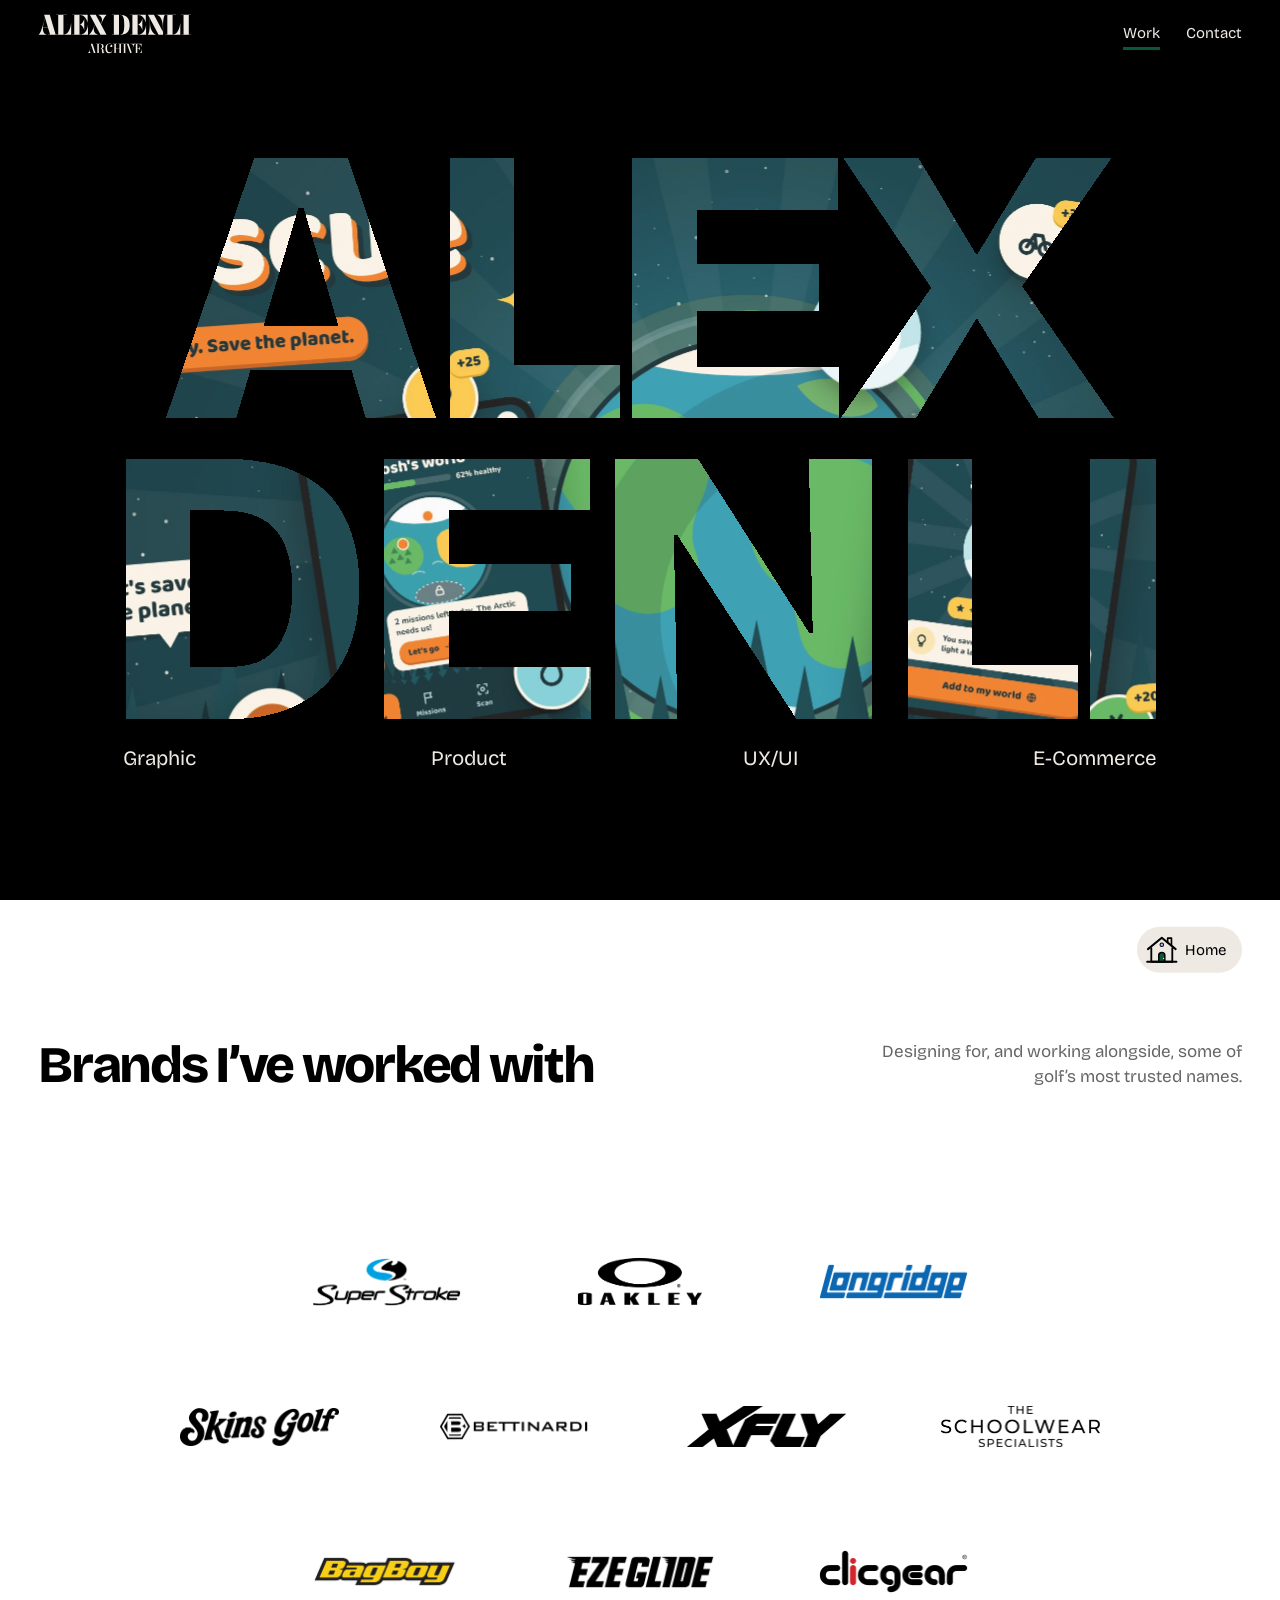
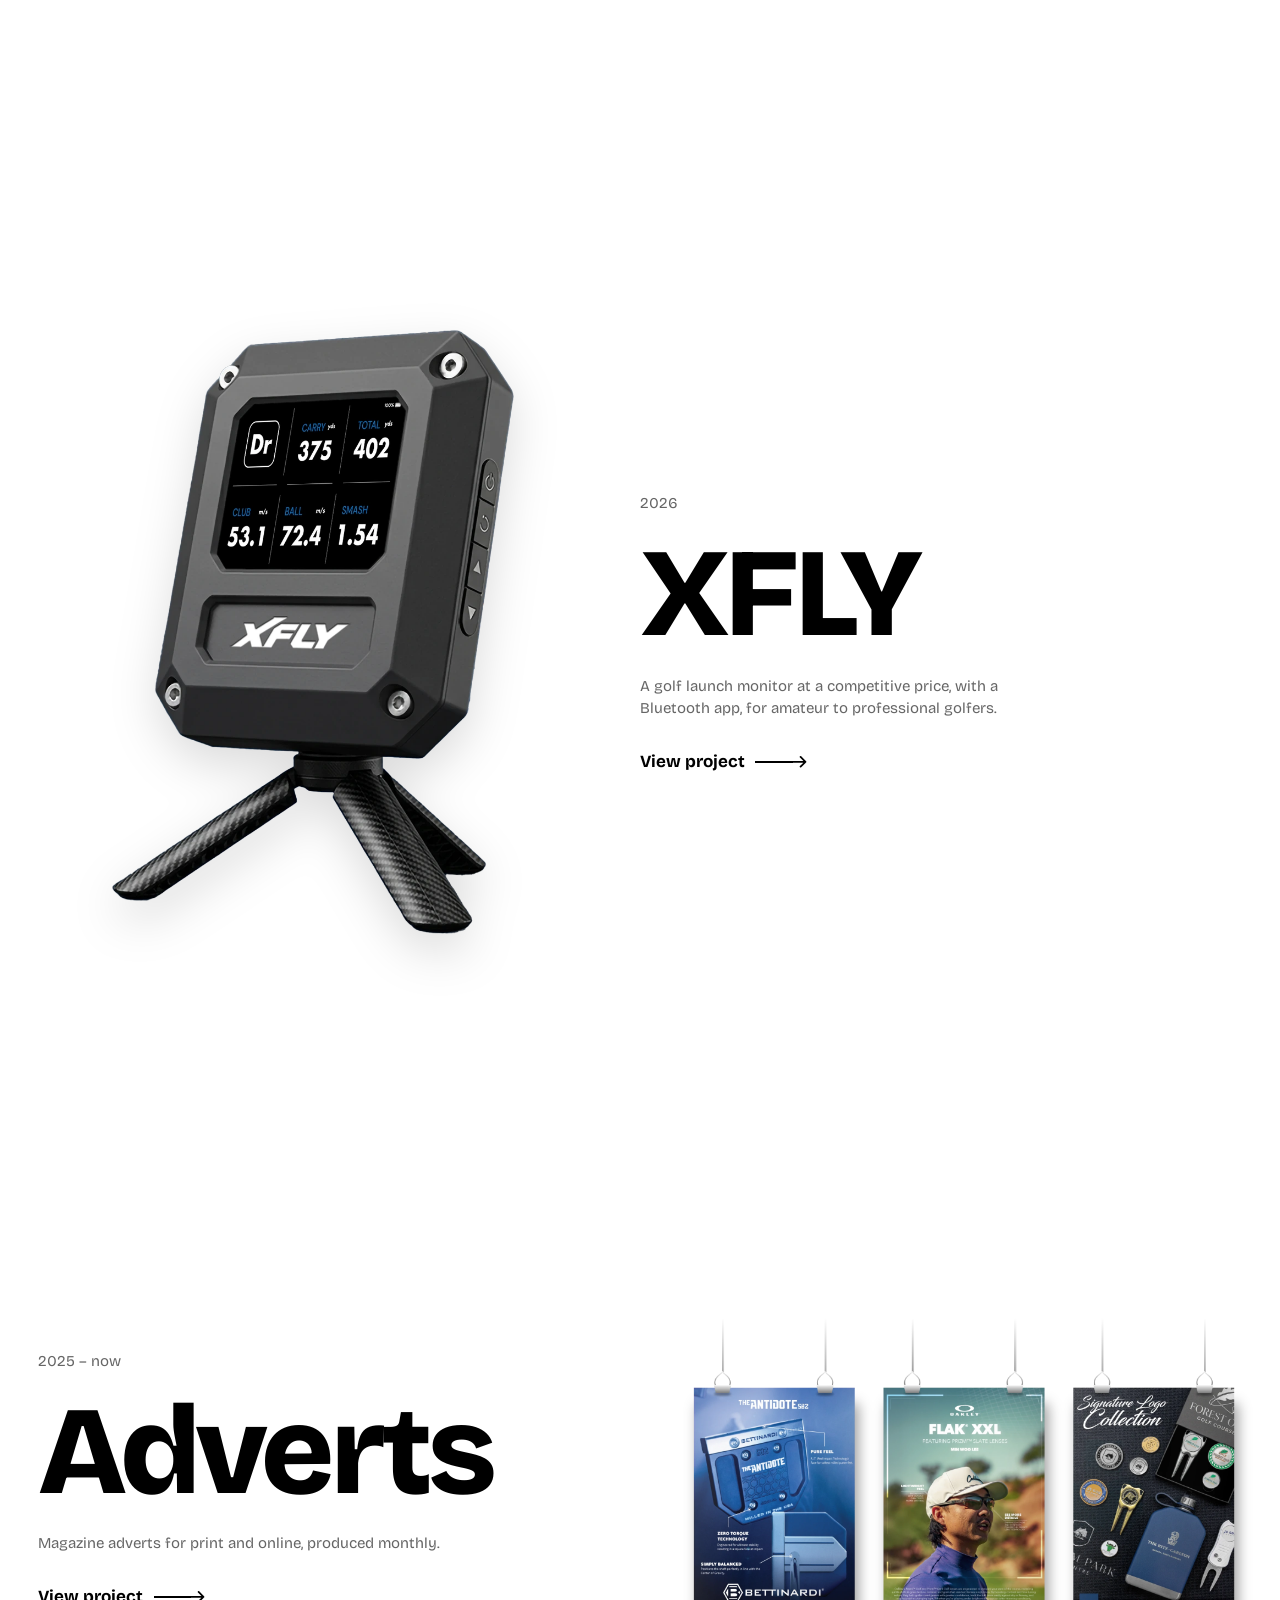
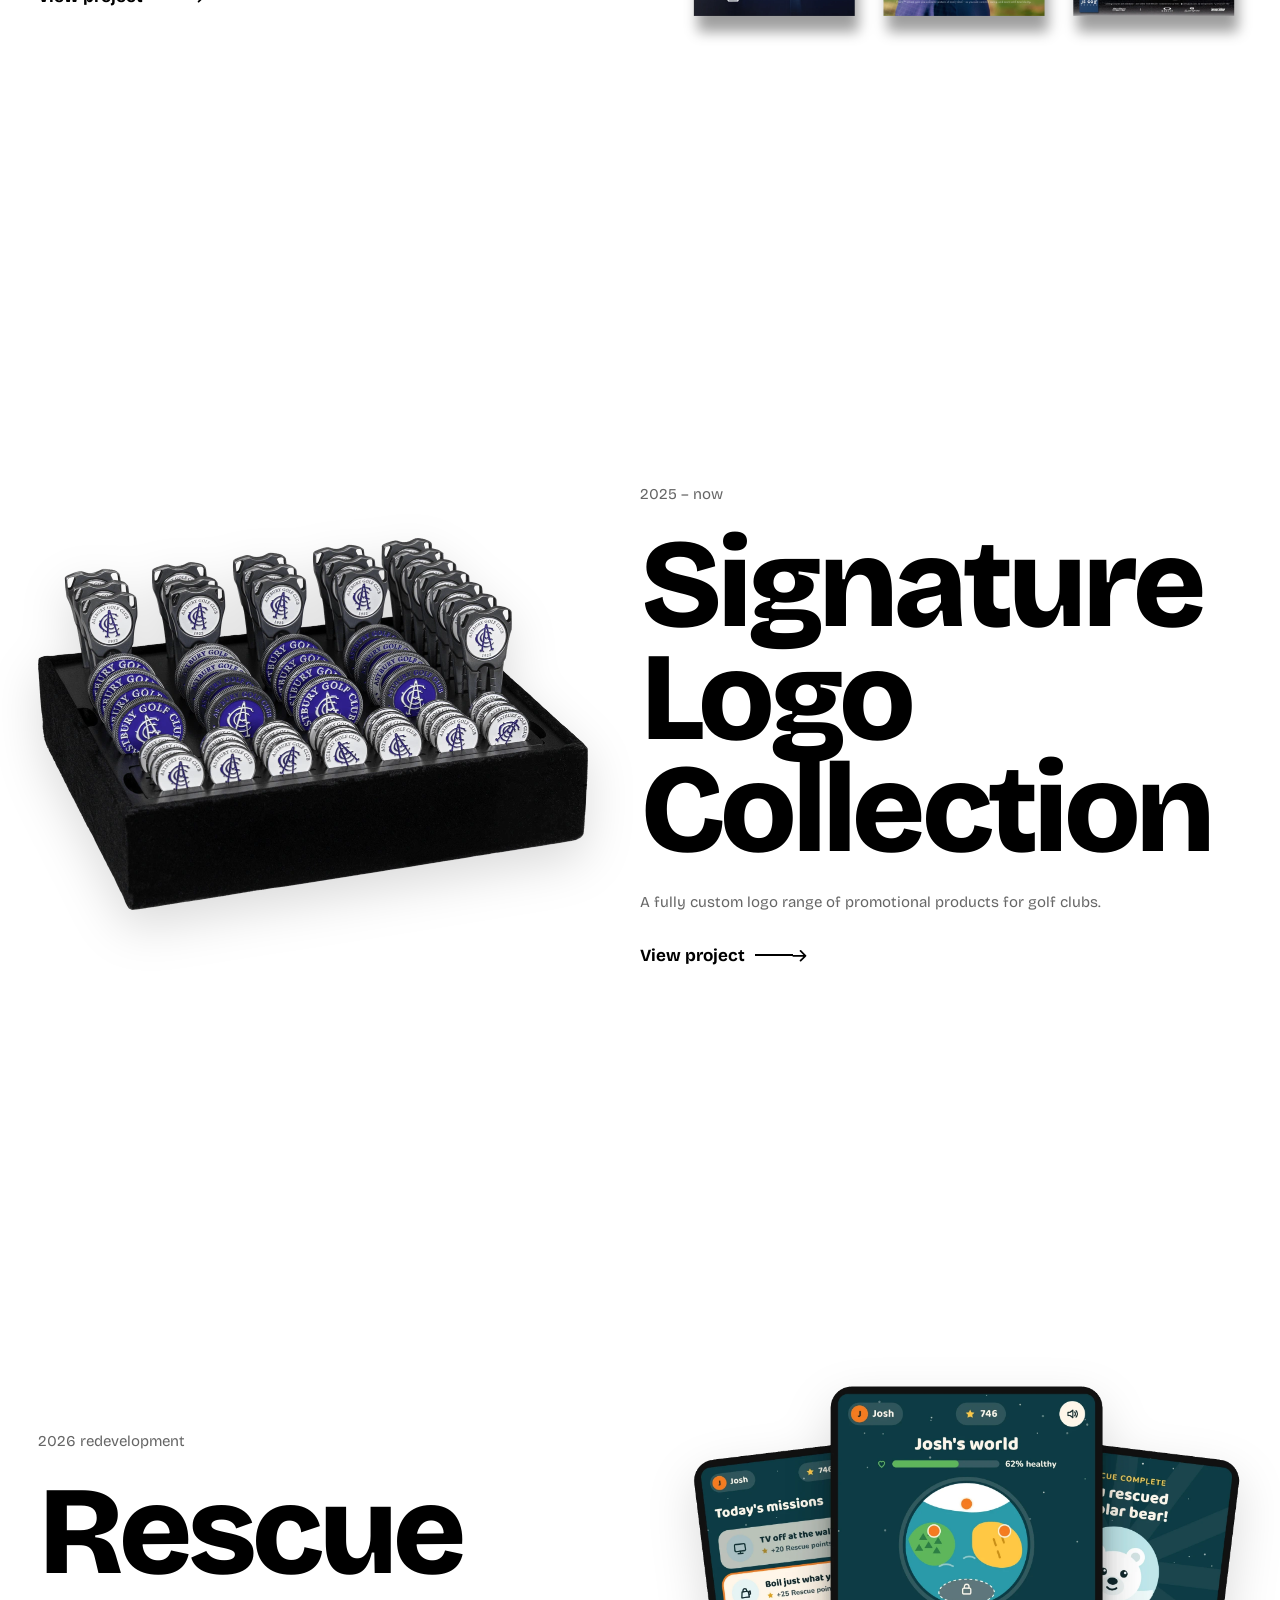
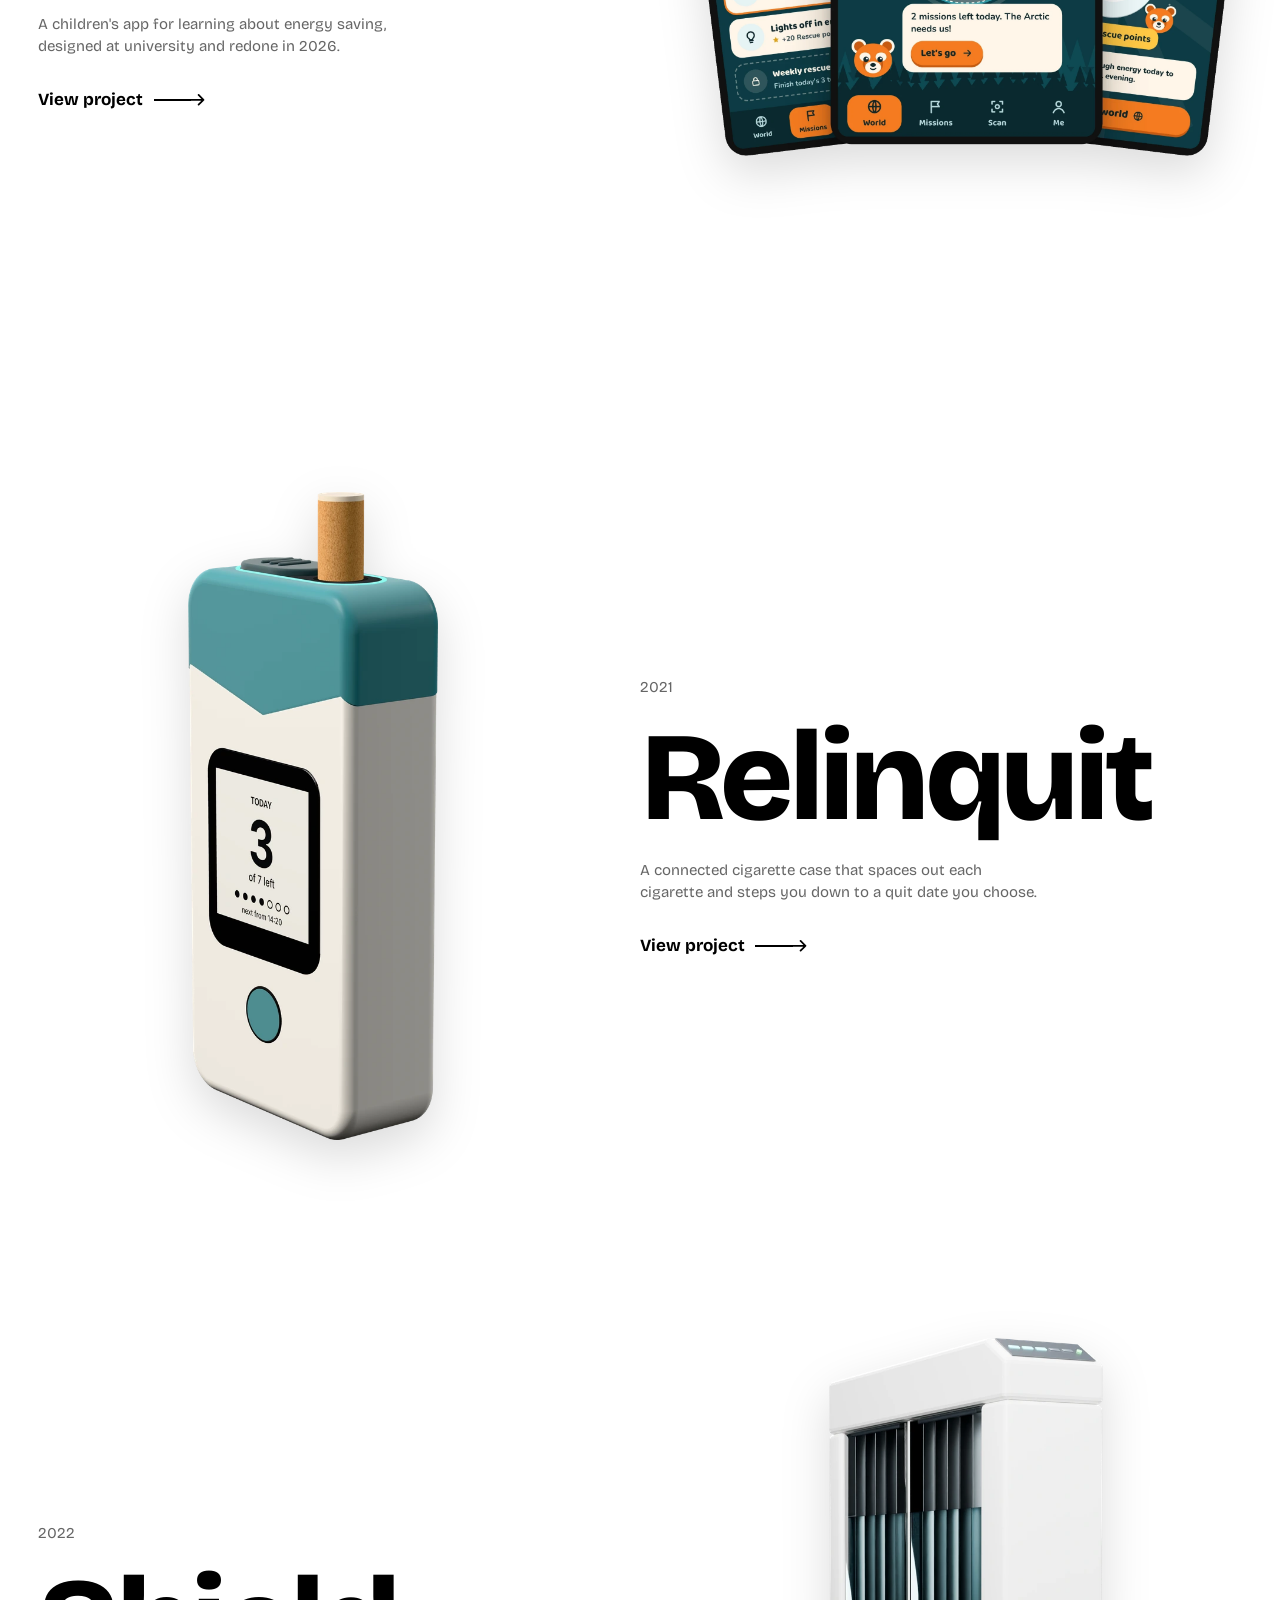
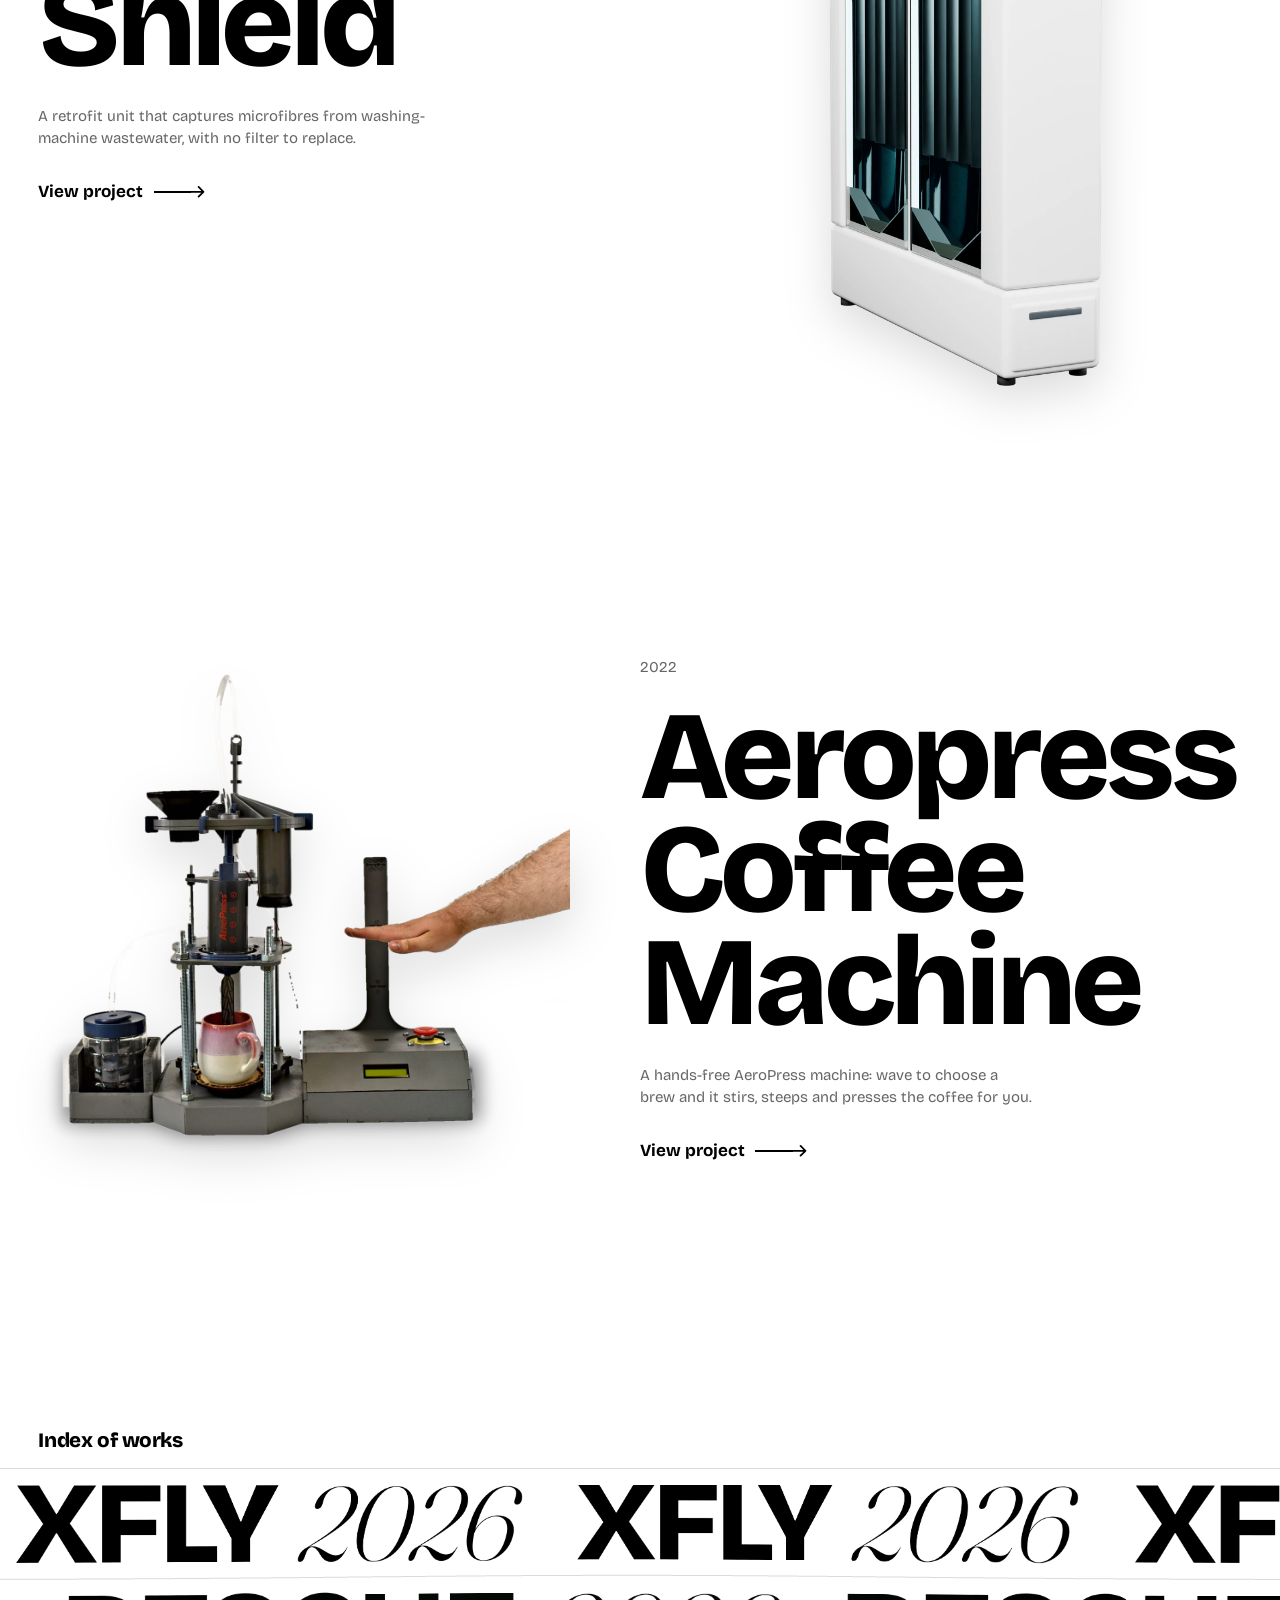
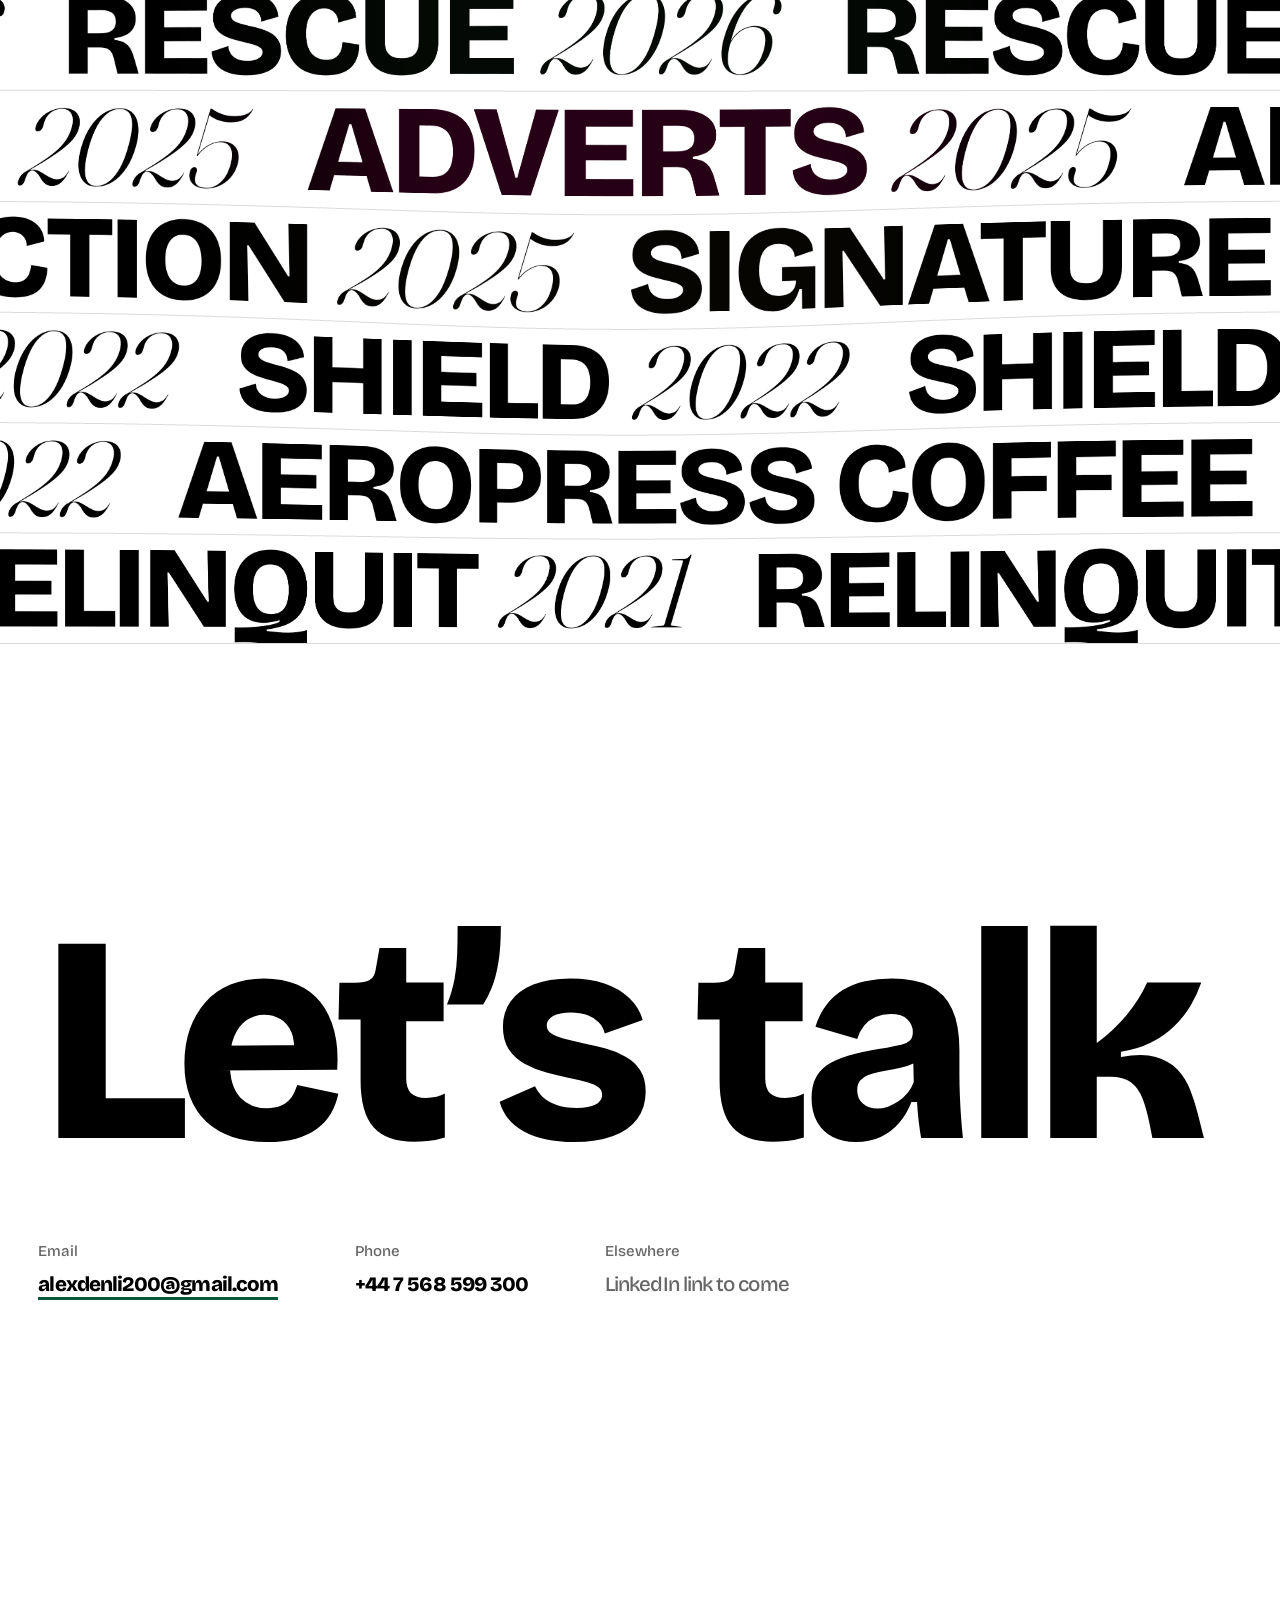
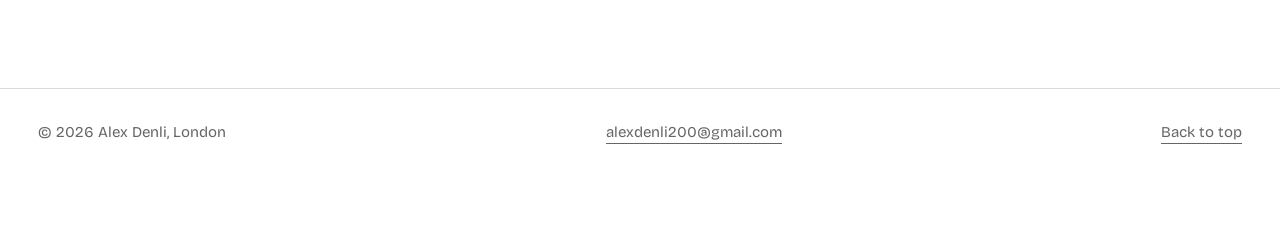
==== commit 6c3534e0: "View project: style B on every project, with a shorter reach Co-Authored-By: Claude Opus 5.5 <norepl" ====
--- a/index.html
+++ b/index.html
@@ -17,7 +17,7 @@
 <link rel="stylesheet" href="css/shield.css?v=5">
 <link rel="stylesheet" href="css/index-wall.css?v=5">
 <link rel="stylesheet" href="css/opening.css?v=6">
-<link rel="stylesheet" href="css/chapters.css?v=24">
+<link rel="stylesheet" href="css/chapters.css?v=25">
 <link rel="stylesheet" href="css/brands.css?v=3">
 <link rel="stylesheet" href="css/contact.css?v=7">
 <link rel="stylesheet" href="css/mech.css?v=5">
@@ -67,7 +67,7 @@
 <script src="js/shield.js?v=4"></script>
 <script src="js/water.js?v=8"></script>
 <script src="js/opening.js?v=17"></script>
-<script src="js/chapters.js?v=26"></script>
+<script src="js/chapters.js?v=27"></script>
 <script src="js/brands.js?v=3"></script>
 <script src="js/contact.js?v=3"></script>
 <script src="js/index-wall.js?v=11"></script>
--- a/css/chapters.css
+++ b/css/chapters.css
@@ -46,65 +46,12 @@
 .ch-line canvas { position: sticky; top: 0; display: block; width: 100%; height: 100vh; }
 .ch { position: relative; z-index: 1; }
 
-/* ---------- "View project": seven styles to choose from (A to G), one on each project for now ---------- */
-.ch-gos { display: flex; align-items: center; gap: 1.2rem; margin-top: 1vh; }
-.ch-go-pick { font-size: .75rem; letter-spacing: .08em; text-transform: uppercase; color: var(--muted); }
-.ch-go { --g: var(--accent); position: relative; display: inline-flex; align-items: center; gap: .6em; color: var(--fg); font-size: var(--t-body); font-weight: 700; line-height: 1; white-space: nowrap; }
-.ch-go svg { width: 1.15em; height: 1.15em; flex: none; fill: none; stroke: currentColor; stroke-width: 2.2; stroke-linecap: round; stroke-linejoin: round; }
-.ch:has(.ch-pic:hover) .ch-go { --hov: 1; }
-
-/* A pill: a black pill; the arrow slides out and a new one slides in */
-.go-pill { padding: .85em 1.15em .85em 1.4em; background: var(--fg); color: var(--bg); border-radius: 99px; transition: background .3s; }
-.go-pill .go-ar { position: relative; width: 1.15em; height: 1.15em; overflow: hidden; }
-.go-pill .go-ar svg { position: absolute; inset: 0; transition: transform .45s cubic-bezier(.7, 0, .2, 1); }
-.go-pill .go-ar svg + svg { transform: translateX(-130%); }
-.go-pill:hover, .ch:has(.ch-pic:hover) .go-pill { background: var(--g); }
-.go-pill:hover .go-ar svg, .ch:has(.ch-pic:hover) .go-pill .go-ar svg { transform: translateX(130%); }
-.go-pill:hover .go-ar svg + svg, .ch:has(.ch-pic:hover) .go-pill .go-ar svg + svg { transform: none; }
-
-/* B reach: the words, then a line that keeps reaching out to an arrow */
-.go-reach .go-line { width: 2.2em; height: 2px; background: currentColor; transform-origin: 0 50%; animation: go-reach 2.2s cubic-bezier(.7, 0, .2, 1) infinite; }
-.go-reach svg { margin-left: -.75em; animation: go-reach-ar 2.2s cubic-bezier(.7, 0, .2, 1) infinite; }
-.go-reach:hover, .ch:has(.ch-pic:hover) .go-reach { color: var(--g); }
-@keyframes go-reach { 0%, 100% { transform: scaleX(.45); } 50% { transform: scaleX(1.5); } }
-@keyframes go-reach-ar { 0%, 100% { transform: translateX(-1.2em); } 50% { transform: translateX(1.1em); } }
-
-/* C pulse: a green circle with an arrow, sending out a ripple */
-.go-pulse .go-dot { position: relative; display: grid; place-items: center; width: 3.6em; height: 3.6em; border-radius: 50%; background: var(--g); color: #fff; transition: transform .4s cubic-bezier(.3, 1.6, .5, 1); }
-.go-pulse .go-dot::before, .go-pulse .go-dot::after { content: ""; position: absolute; inset: 0; border-radius: 50%; border: 2px solid var(--g); animation: go-ripple 2.4s ease-out infinite; }
-.go-pulse .go-dot::after { animation-delay: 1.2s; }
-.go-pulse:hover .go-dot, .ch:has(.ch-pic:hover) .go-pulse .go-dot { transform: scale(1.15); }
-@keyframes go-ripple { from { transform: scale(1); opacity: .7; } to { transform: scale(1.9); opacity: 0; } }
-
-/* D ticker: the words running through an outlined pill */
-.go-ticker { width: 12.5em; padding: .85em 0; border: 2px solid currentColor; border-radius: 99px; overflow: hidden; -webkit-mask-image: linear-gradient(90deg, transparent, #000 18%, #000 82%, transparent); mask-image: linear-gradient(90deg, transparent, #000 18%, #000 82%, transparent); }
-.go-ticker .go-run { display: flex; animation: go-run 7s linear infinite; }
-.go-ticker .go-run span { padding-right: .3em; }
-.go-ticker:hover, .ch:has(.ch-pic:hover) .go-ticker { color: var(--g); }
-.go-ticker:hover .go-run { animation-duration: 3s; }
-@keyframes go-run { to { transform: translateX(-50%); } }
-
-/* E wipe: an outlined button with a sheen passing over it; it fills with green from the left */
-.go-wipe { padding: .9em 1.3em; border: 2px solid currentColor; overflow: hidden; isolation: isolate; transition: color .35s; }
-.go-wipe::before { content: ""; position: absolute; inset: 0; z-index: -1; background: var(--g); transform: scaleX(0); transform-origin: 0 50%; transition: transform .45s cubic-bezier(.7, 0, .2, 1); }
-.go-wipe::after { content: ""; position: absolute; top: 0; bottom: 0; width: 40%; z-index: -1; background: linear-gradient(100deg, transparent, rgba(9, 88, 56, .18), transparent); animation: go-sheen 3.2s ease-in-out infinite; }
-.go-wipe:hover, .ch:has(.ch-pic:hover) .go-wipe { color: #fff; border-color: var(--g); }
-.go-wipe:hover::before, .ch:has(.ch-pic:hover) .go-wipe::before { transform: none; }
-@keyframes go-sheen { 0% { left: -45%; } 60%, 100% { left: 110%; } }
-
-/* F chevrons: three chevrons lighting up one after another, pointing the way */
-.go-chevrons .go-chev { display: inline-flex; }
-.go-chevrons i { width: .55em; height: .55em; margin-left: -.05em; border: solid currentColor; border-width: 2.5px 2.5px 0 0; transform: rotate(45deg); opacity: .15; animation: go-chev 1.5s infinite; }
-.go-chevrons i:nth-child(2) { animation-delay: .2s; } .go-chevrons i:nth-child(3) { animation-delay: .4s; }
-.go-chevrons:hover, .ch:has(.ch-pic:hover) .go-chevrons { color: var(--g); }
-@keyframes go-chev { 0%, 100% { opacity: .15; } 30% { opacity: 1; } }
-
-/* G roll: a blinking green dot, and the words roll over to a second copy on hover */
-.go-rl { position: relative; display: inline-block; height: 1.1em; overflow: hidden; }
-.go-rl span, .go-rl::after { display: block; transition: transform .45s cubic-bezier(.7, 0, .2, 1); }
-.go-rl::after { content: attr(data-t); color: var(--g); }
-.go-blink { width: .55em; height: .55em; border-radius: 50%; background: var(--g); animation: go-blink 1.8s infinite; }
-.go-roll:hover .go-rl span, .go-roll:hover .go-rl::after, .ch:has(.ch-pic:hover) .go-rl span, .ch:has(.ch-pic:hover) .go-rl::after { transform: translateY(-100%); }
-@keyframes go-blink { 0% { box-shadow: 0 0 0 0 rgba(9, 88, 56, .5); } 70%, 100% { box-shadow: 0 0 0 .7em rgba(9, 88, 56, 0); } }
-
-@media (prefers-reduced-motion: reduce) { .ch-go *, .ch-go::before, .ch-go::after { animation: none !important; } }
+/* ---------- "View project": the words, then a line that keeps reaching out to an arrow ---------- */
+.ch-go { justify-self: start; display: inline-flex; align-items: center; gap: .6em; margin-top: 1vh; color: var(--fg); font-size: var(--t-body); font-weight: 700; line-height: 1; white-space: nowrap; transition: color .3s; }
+.ch-go svg { width: 1.15em; height: 1.15em; flex: none; fill: none; stroke: currentColor; stroke-width: 2.2; stroke-linecap: round; stroke-linejoin: round; margin-left: -.75em; animation: go-reach-ar 2.2s cubic-bezier(.7, 0, .2, 1) infinite; }
+.ch-go .go-line { width: 2.2em; height: 2px; background: currentColor; transform-origin: 0 50%; animation: go-reach 2.2s cubic-bezier(.7, 0, .2, 1) infinite; }
+.ch-go:hover, .ch-go:focus-visible, .ch:has(.ch-pic:hover) .ch-go { color: var(--accent); }
+/* the arrow rides the end of the line: it moves by the line's full length (2.2em) times its change in scale */
+@keyframes go-reach { 0%, 100% { transform: scaleX(.45); } 50% { transform: scaleX(1.15); } }
+@keyframes go-reach-ar { 0%, 100% { transform: translateX(-1.21em); } 50% { transform: translateX(.33em); } }
+@media (prefers-reduced-motion: reduce) { .ch-go *, .ch-go svg { animation: none !important; } }
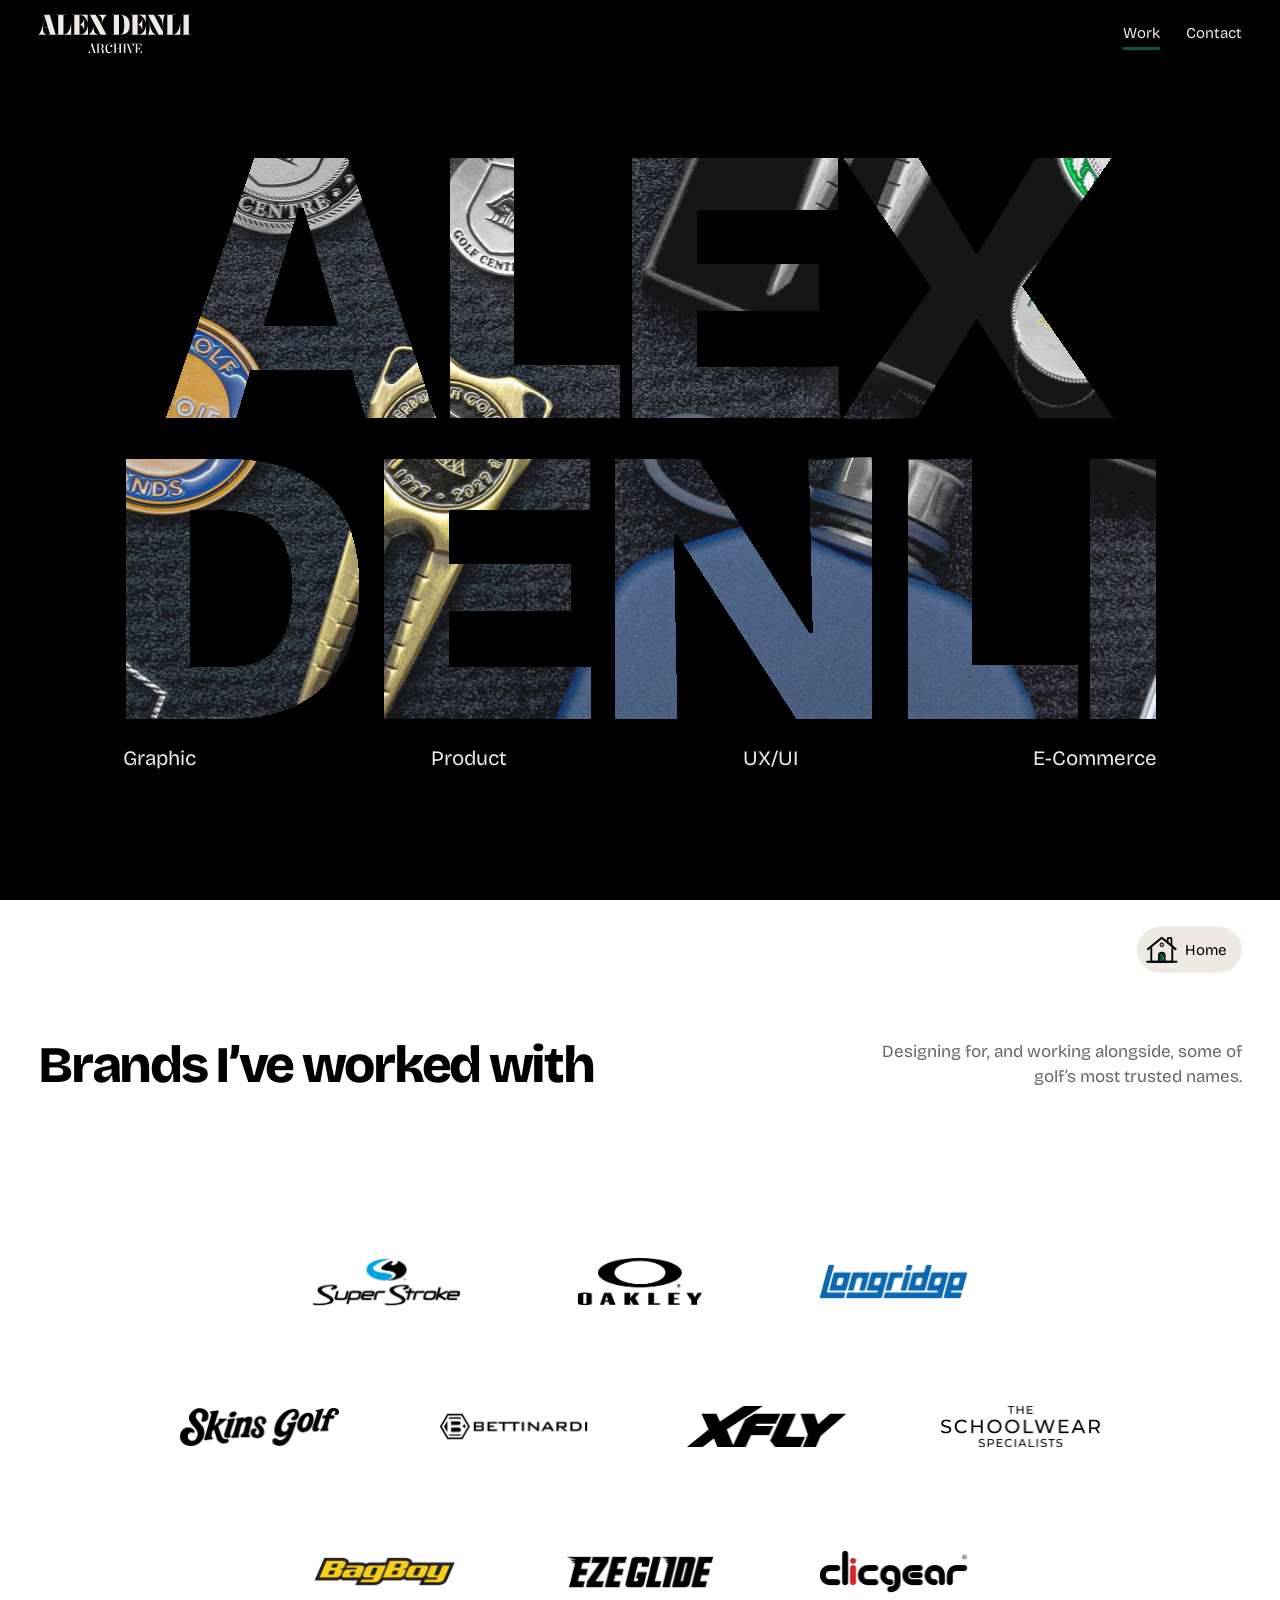
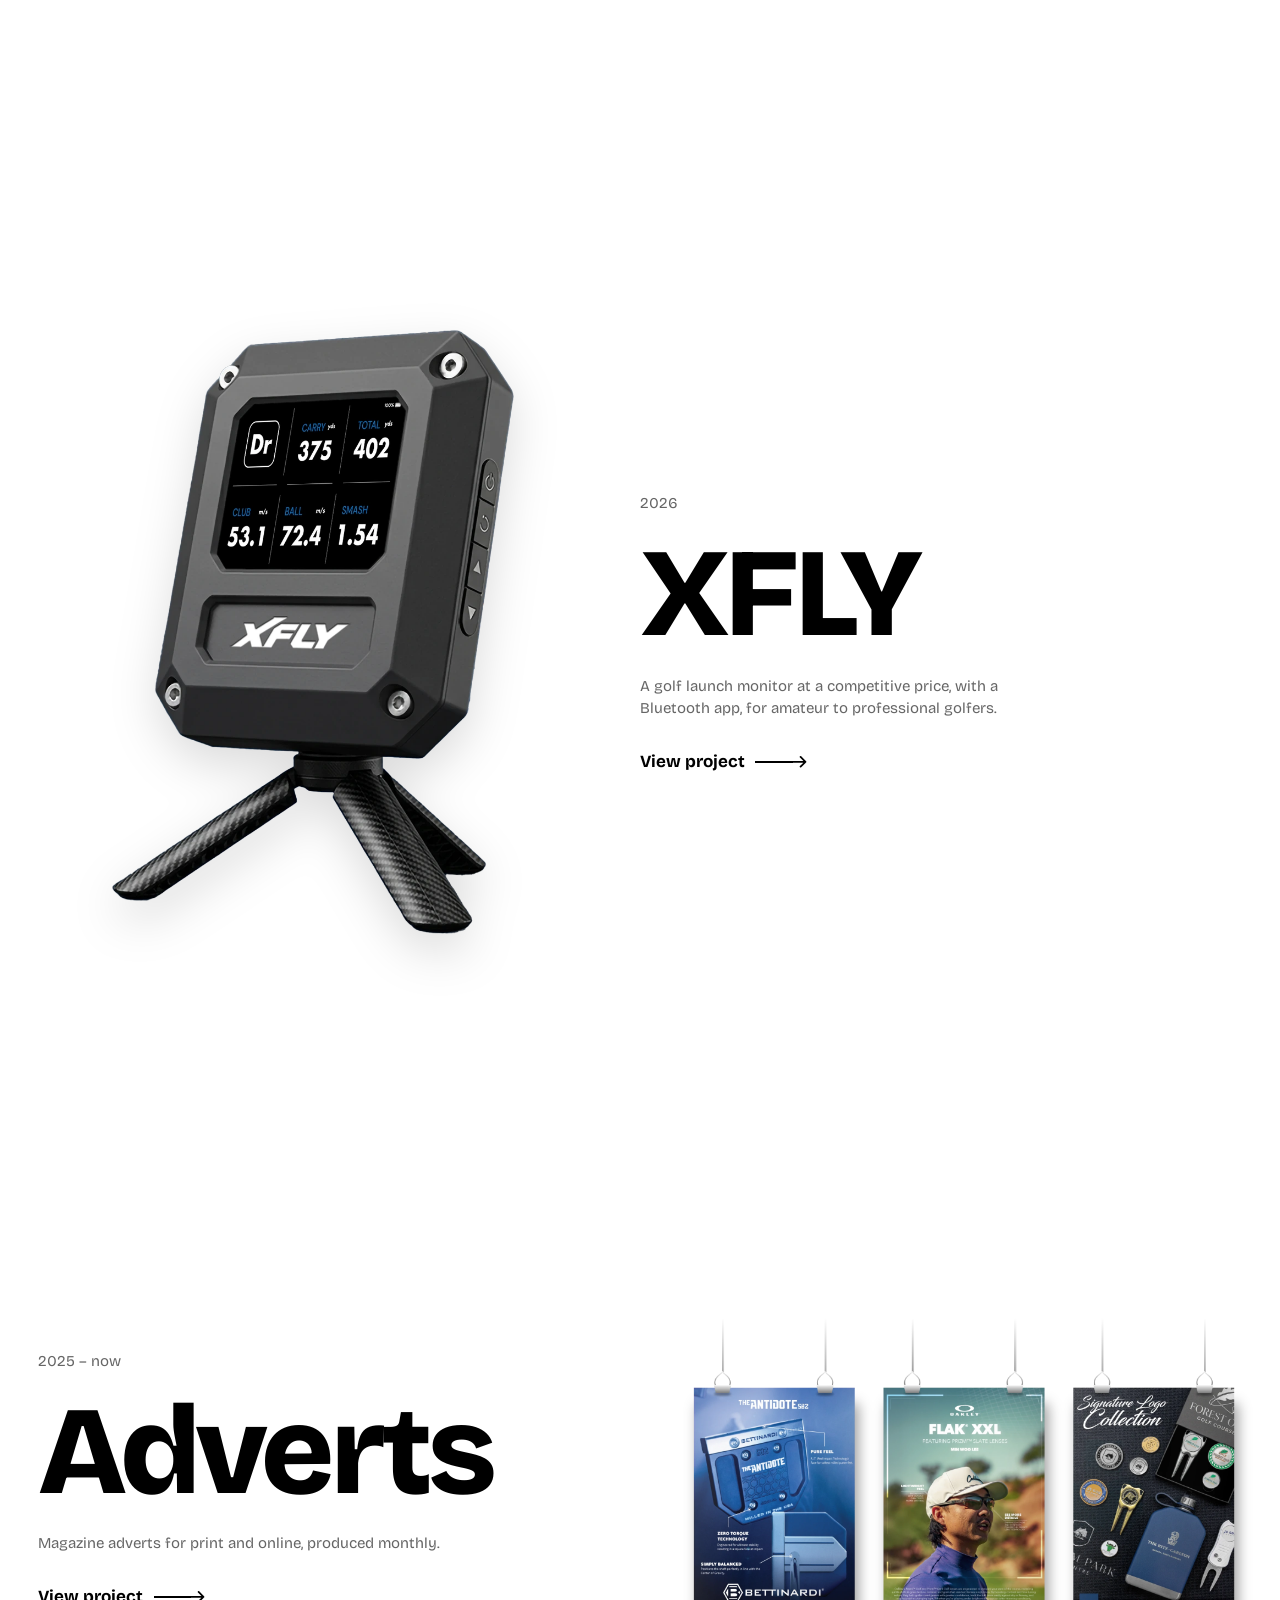
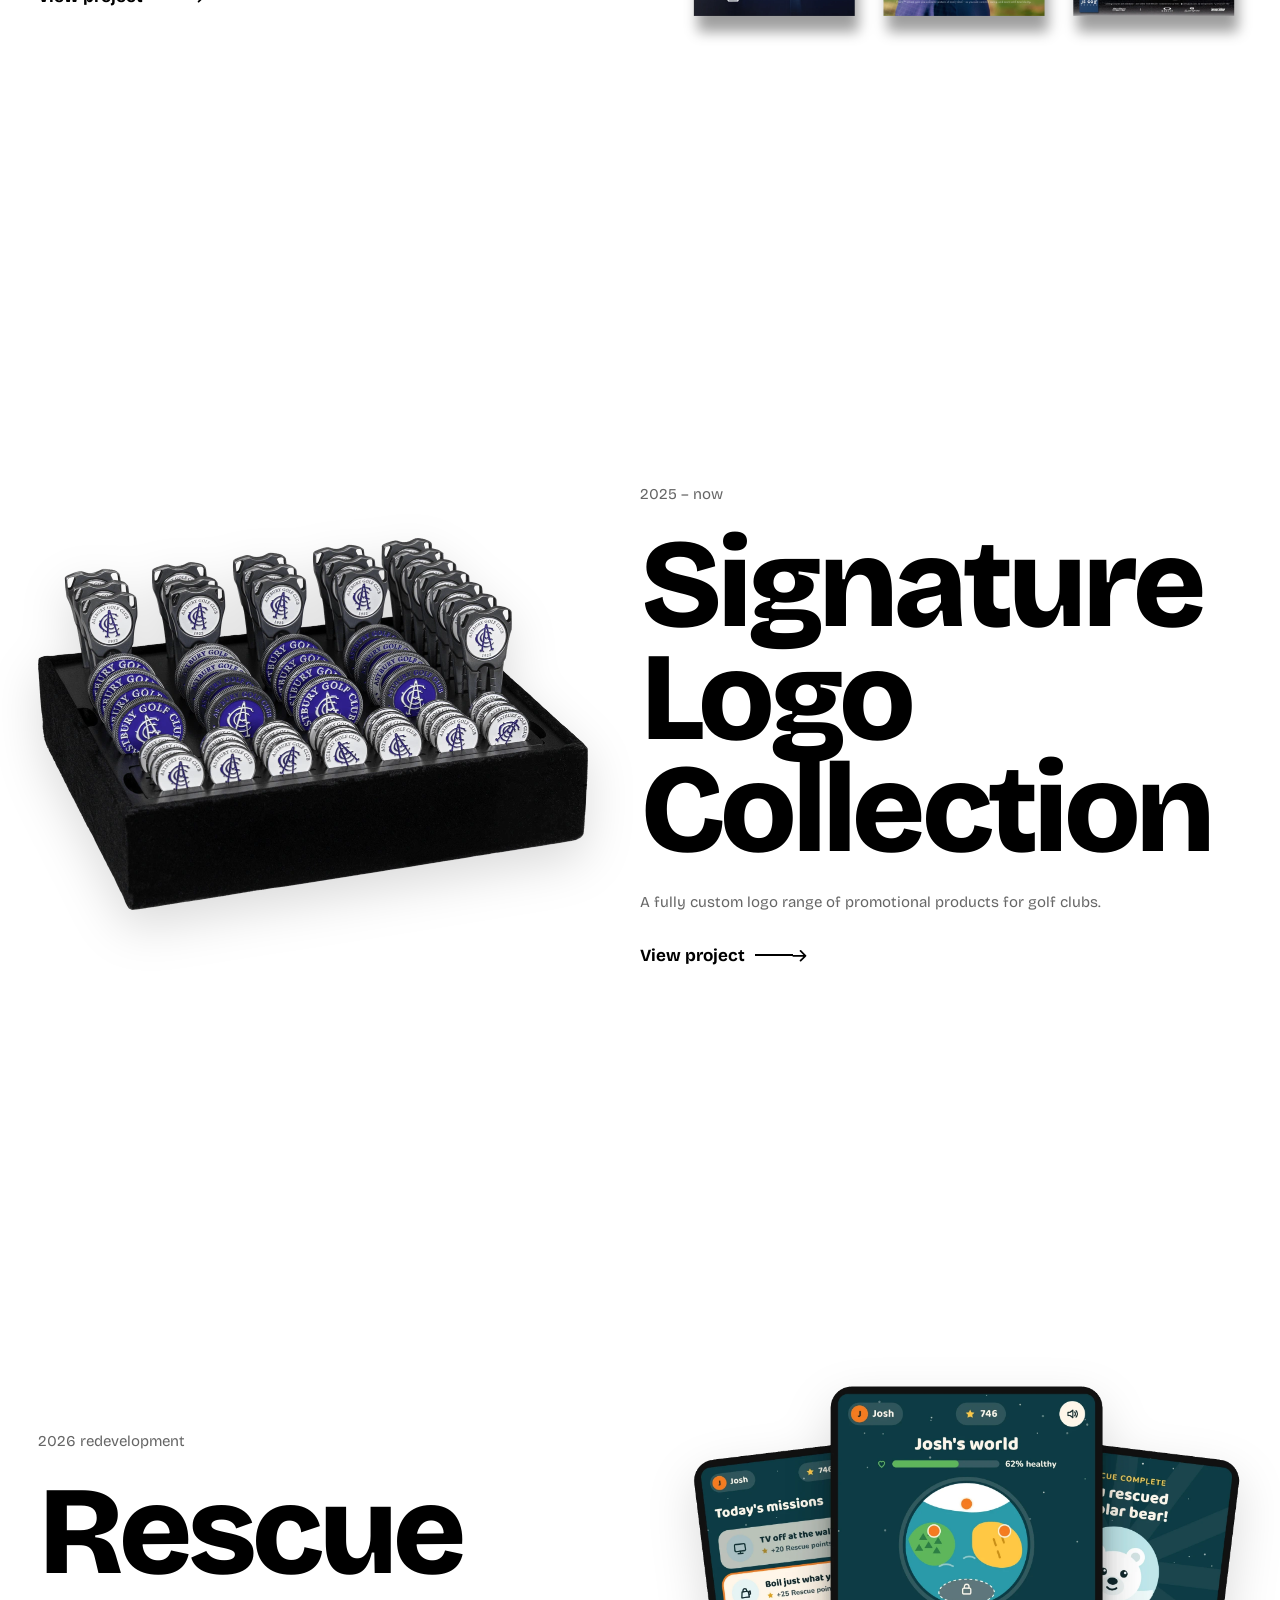
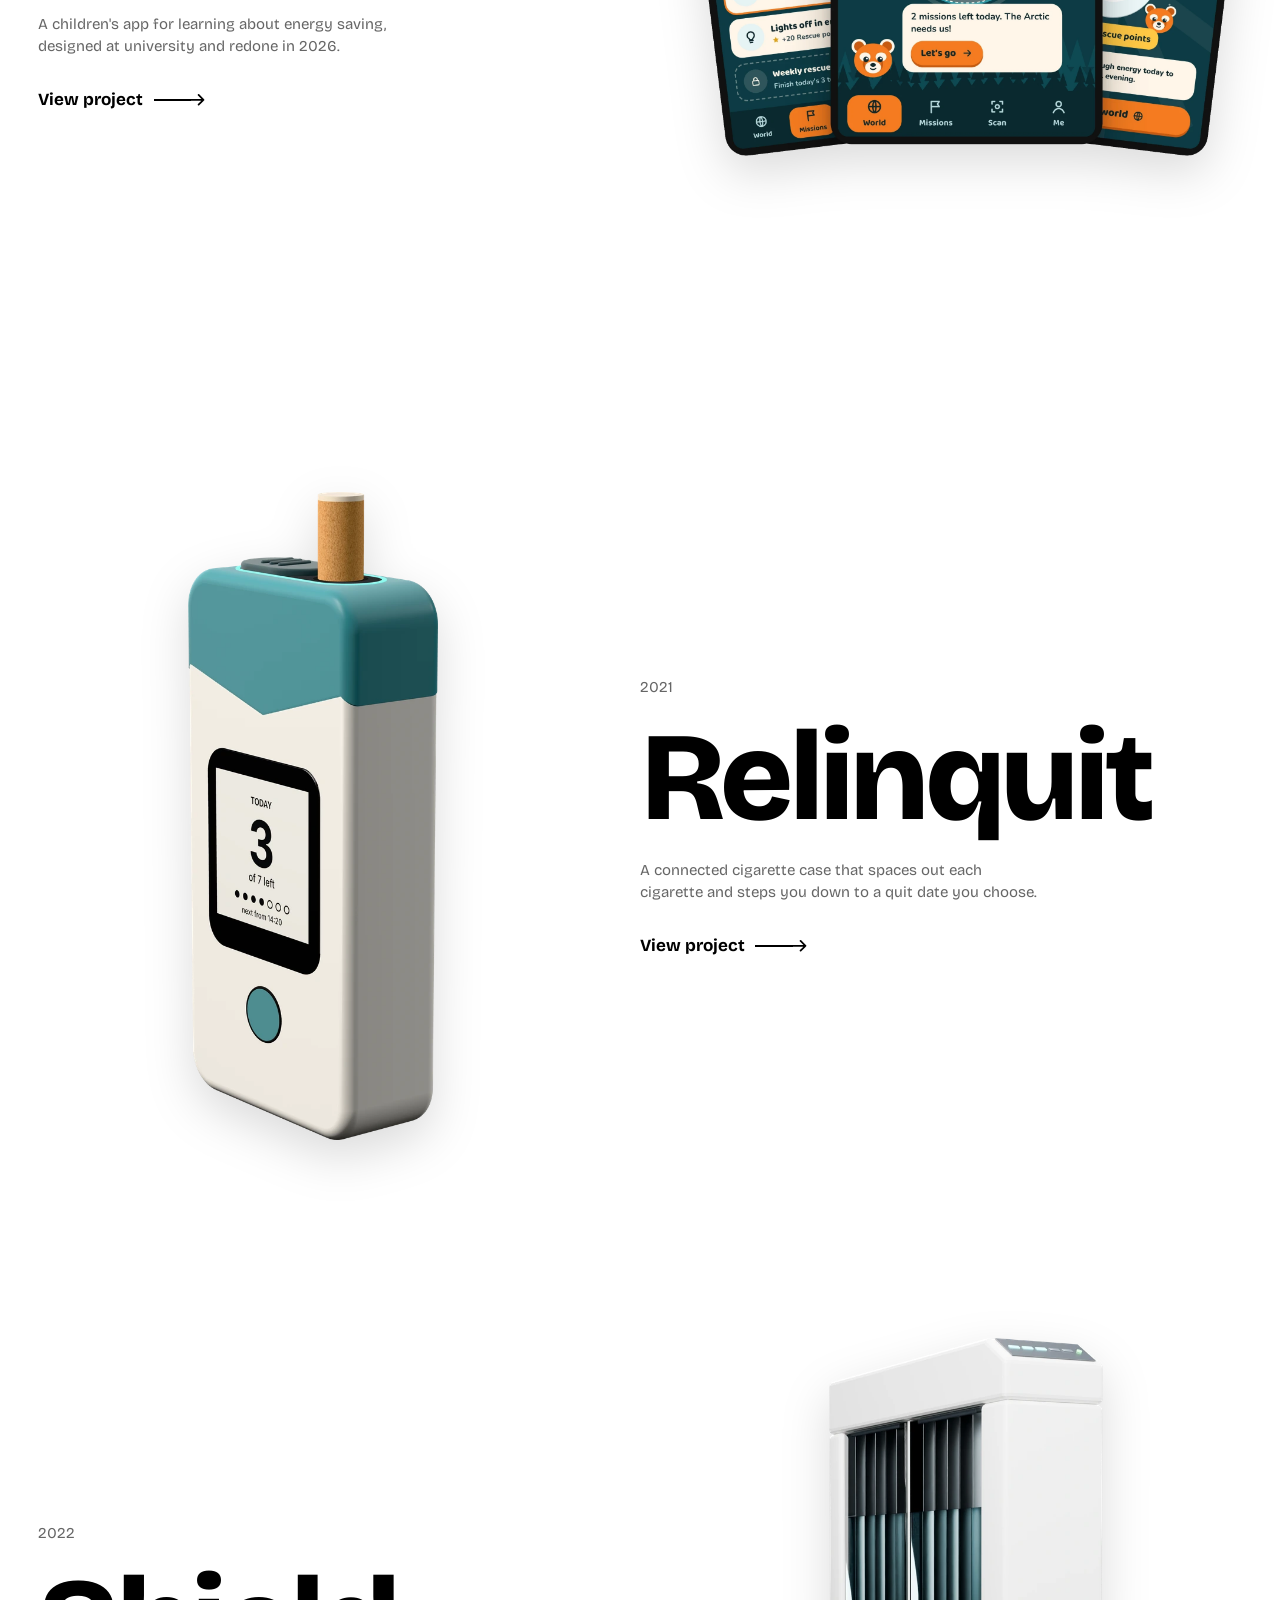
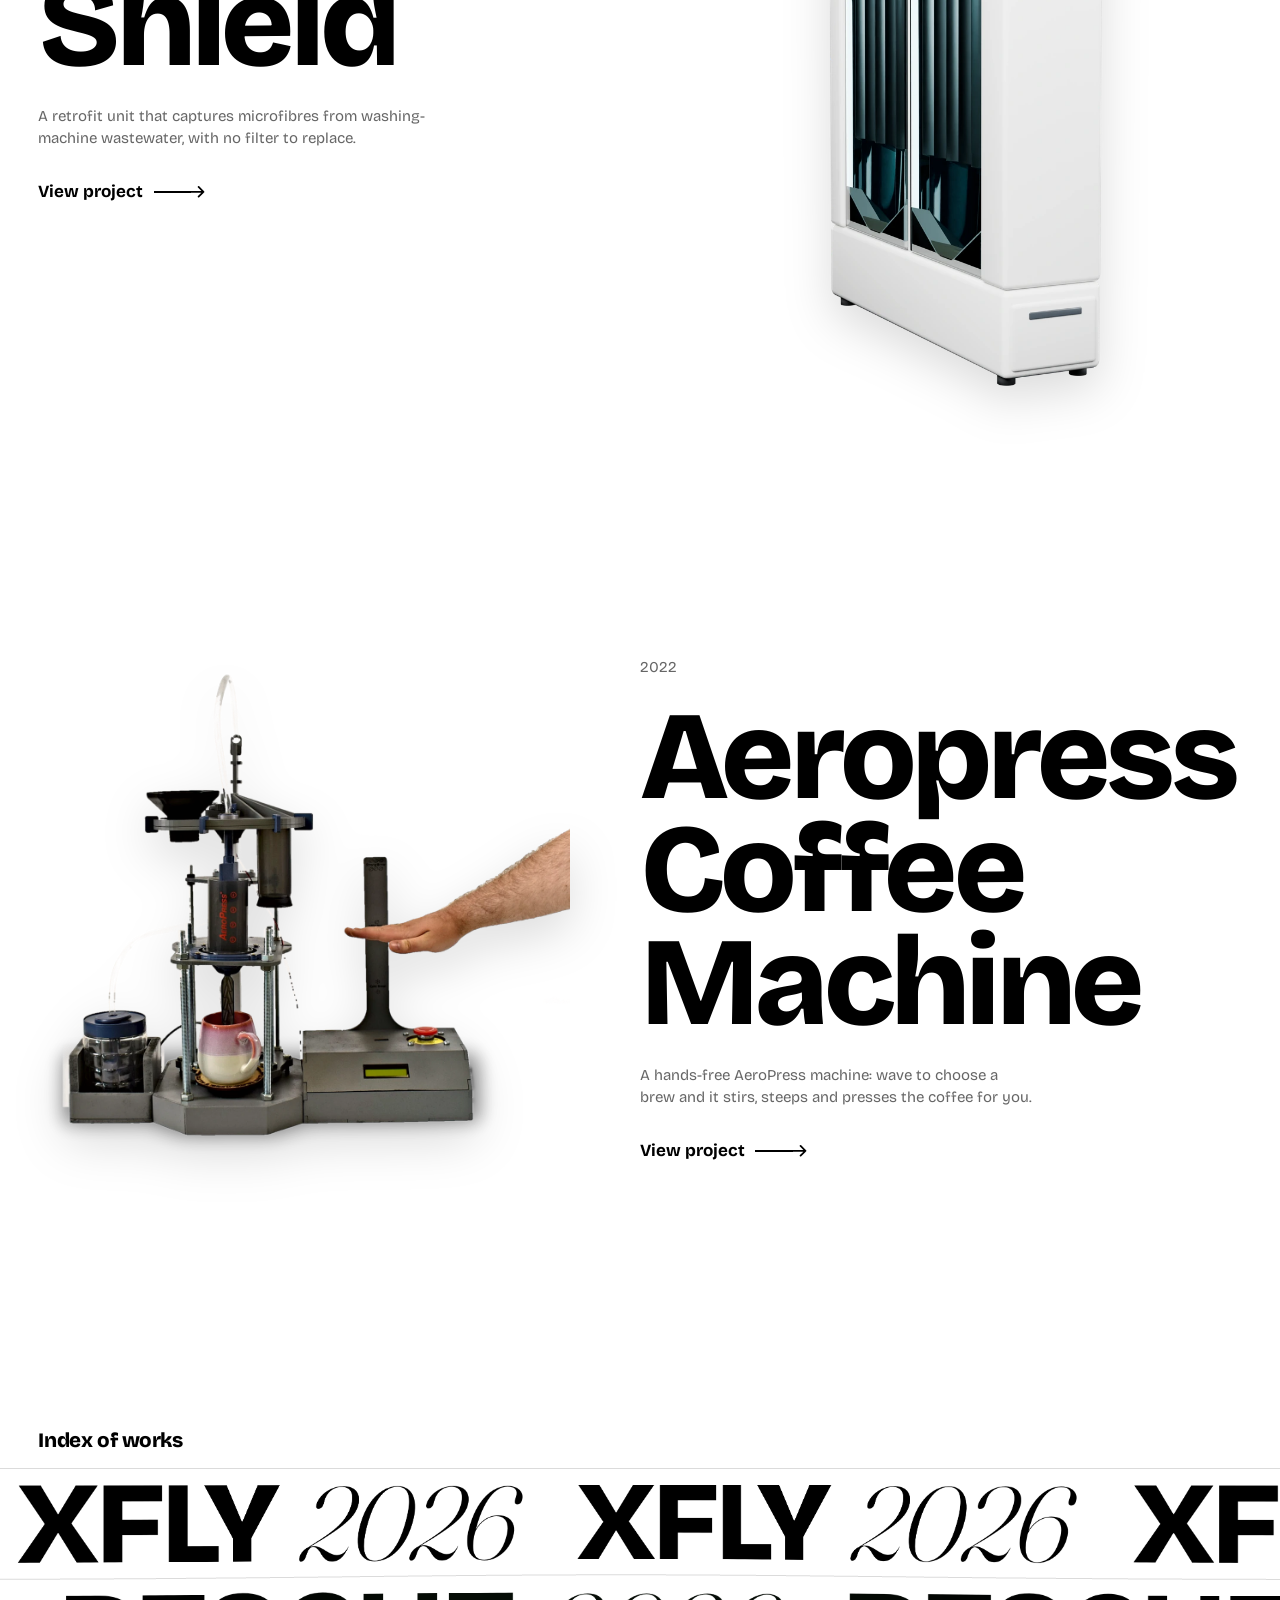
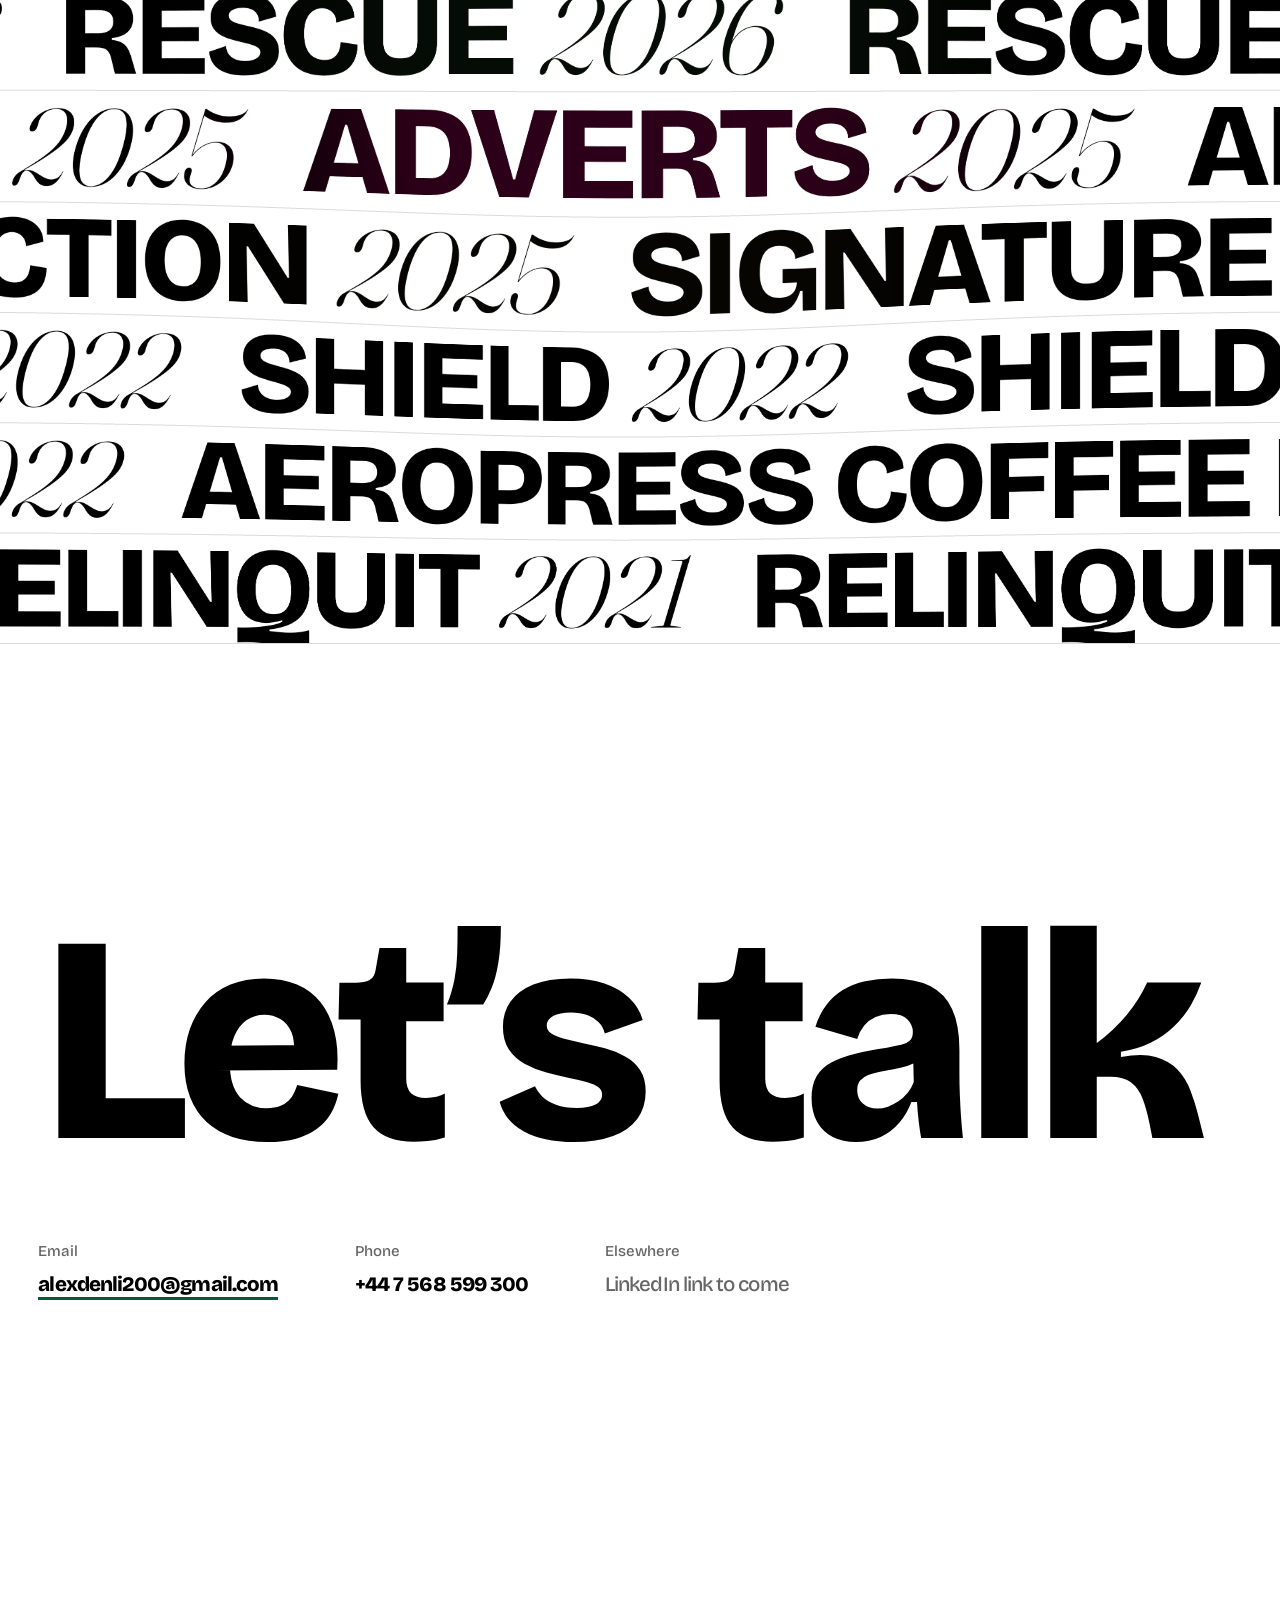
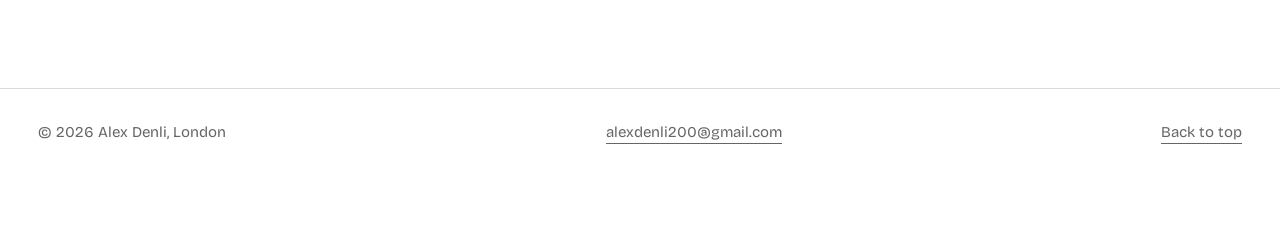
==== commit 46ebc5d5: "Home line: begins at XFLY; threads through the Adverts posters instead of the U-bends Co-Authored-By" ====
--- a/index.html
+++ b/index.html
@@ -67,7 +67,7 @@
 <script src="js/shield.js?v=4"></script>
 <script src="js/water.js?v=8"></script>
 <script src="js/opening.js?v=17"></script>
-<script src="js/chapters.js?v=27"></script>
+<script src="js/chapters.js?v=28"></script>
 <script src="js/brands.js?v=3"></script>
 <script src="js/contact.js?v=3"></script>
 <script src="js/index-wall.js?v=11"></script>
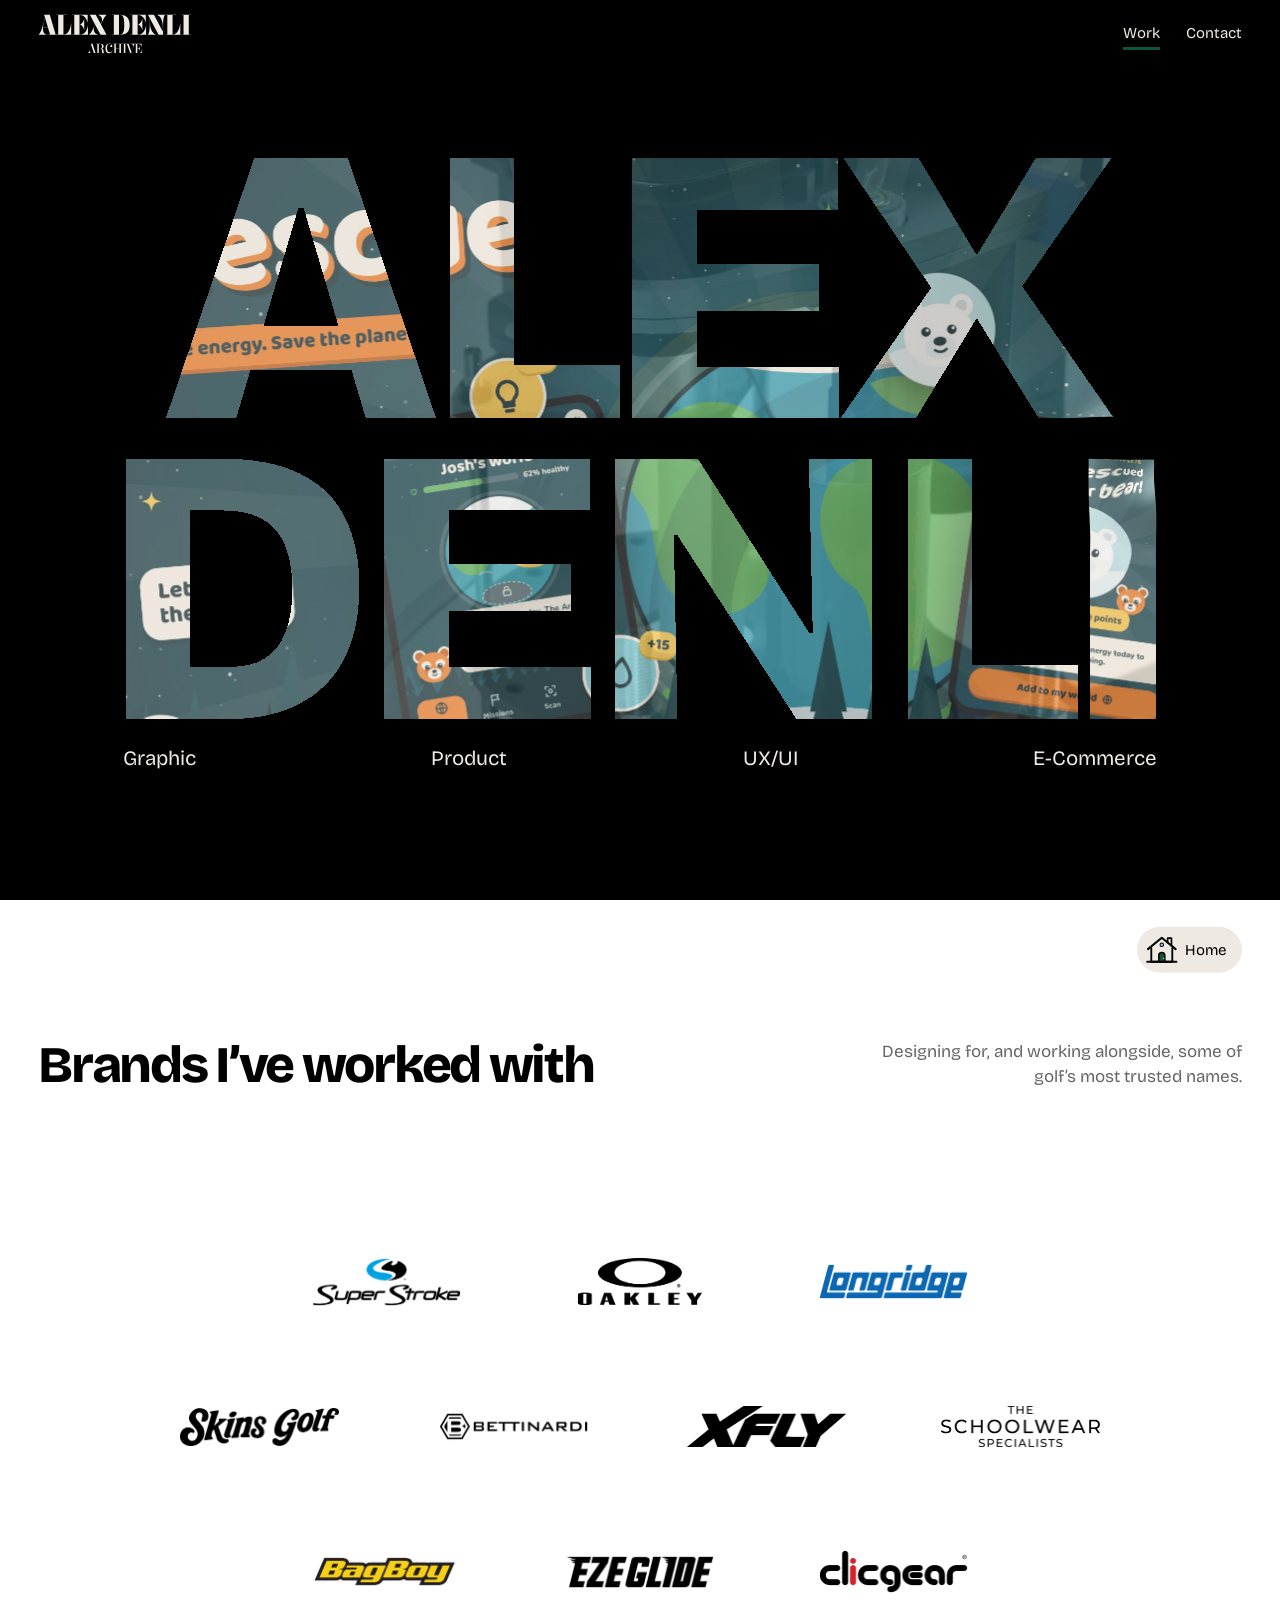
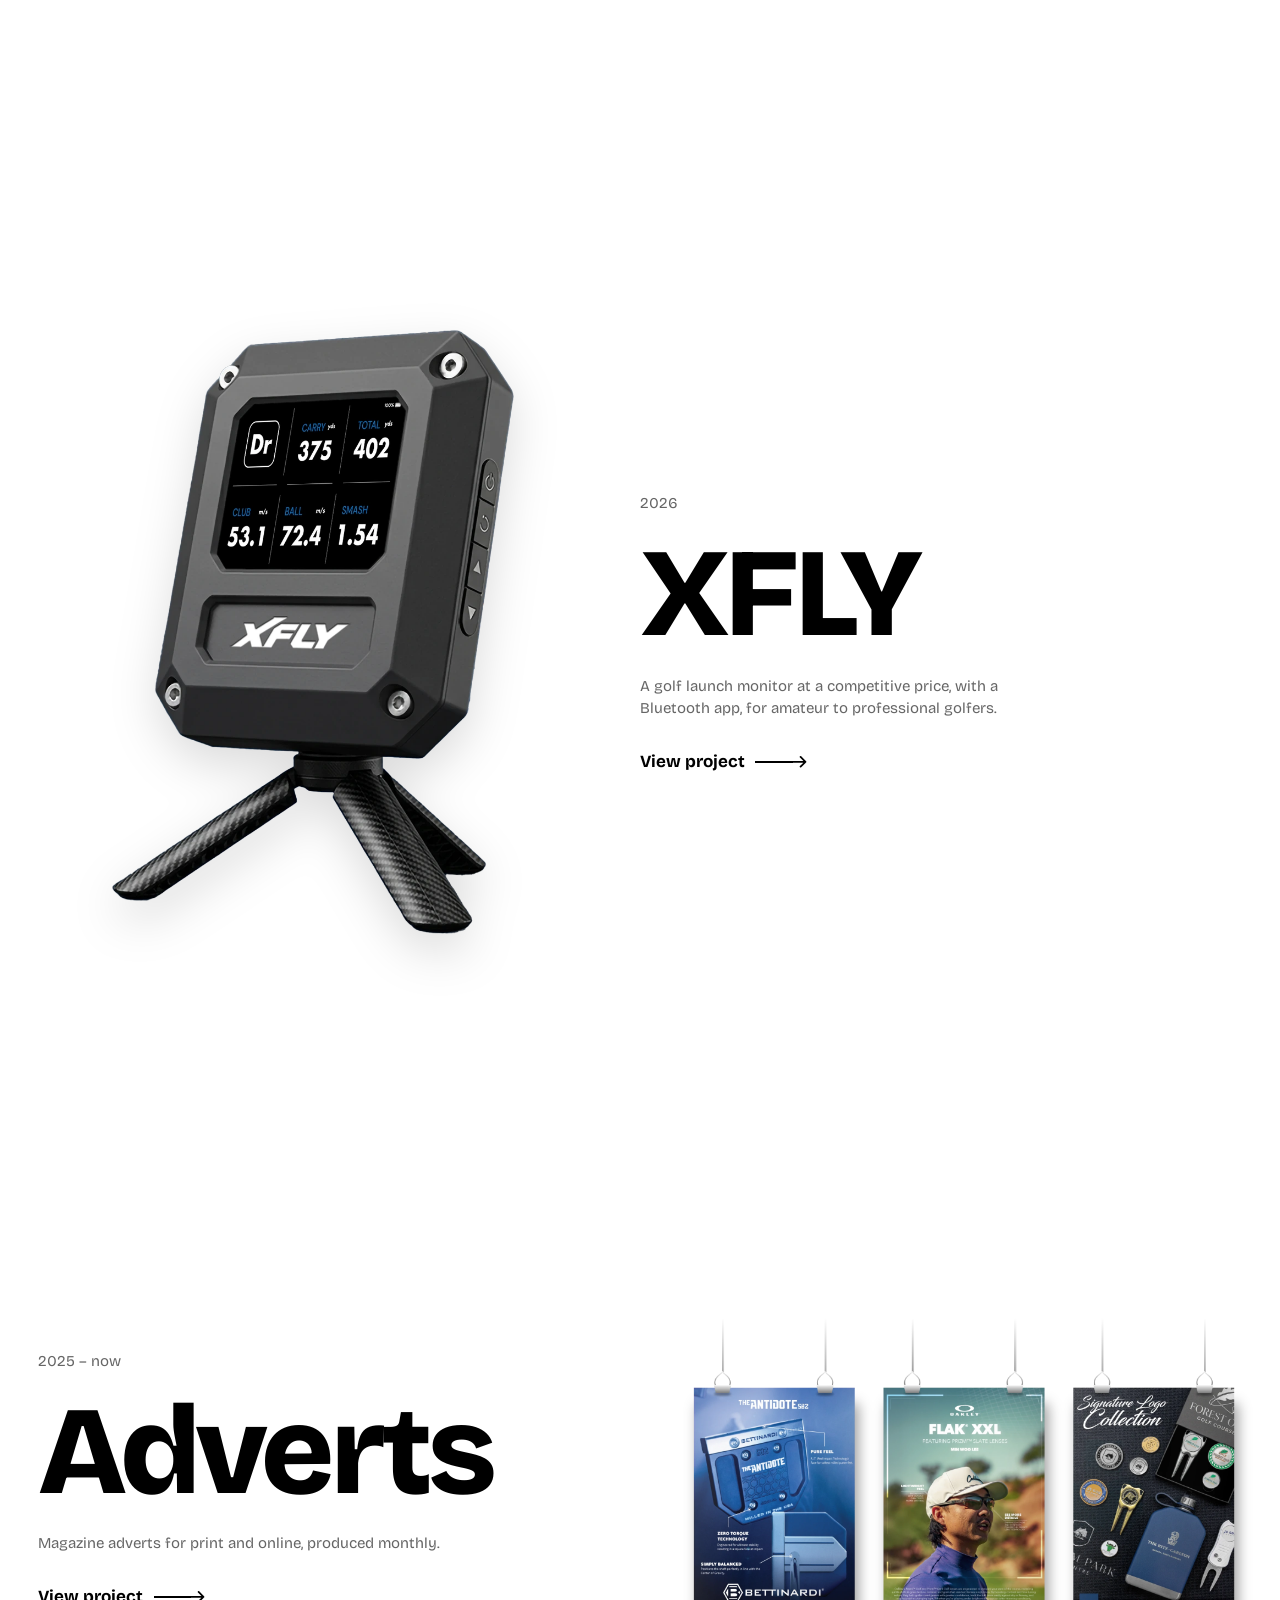
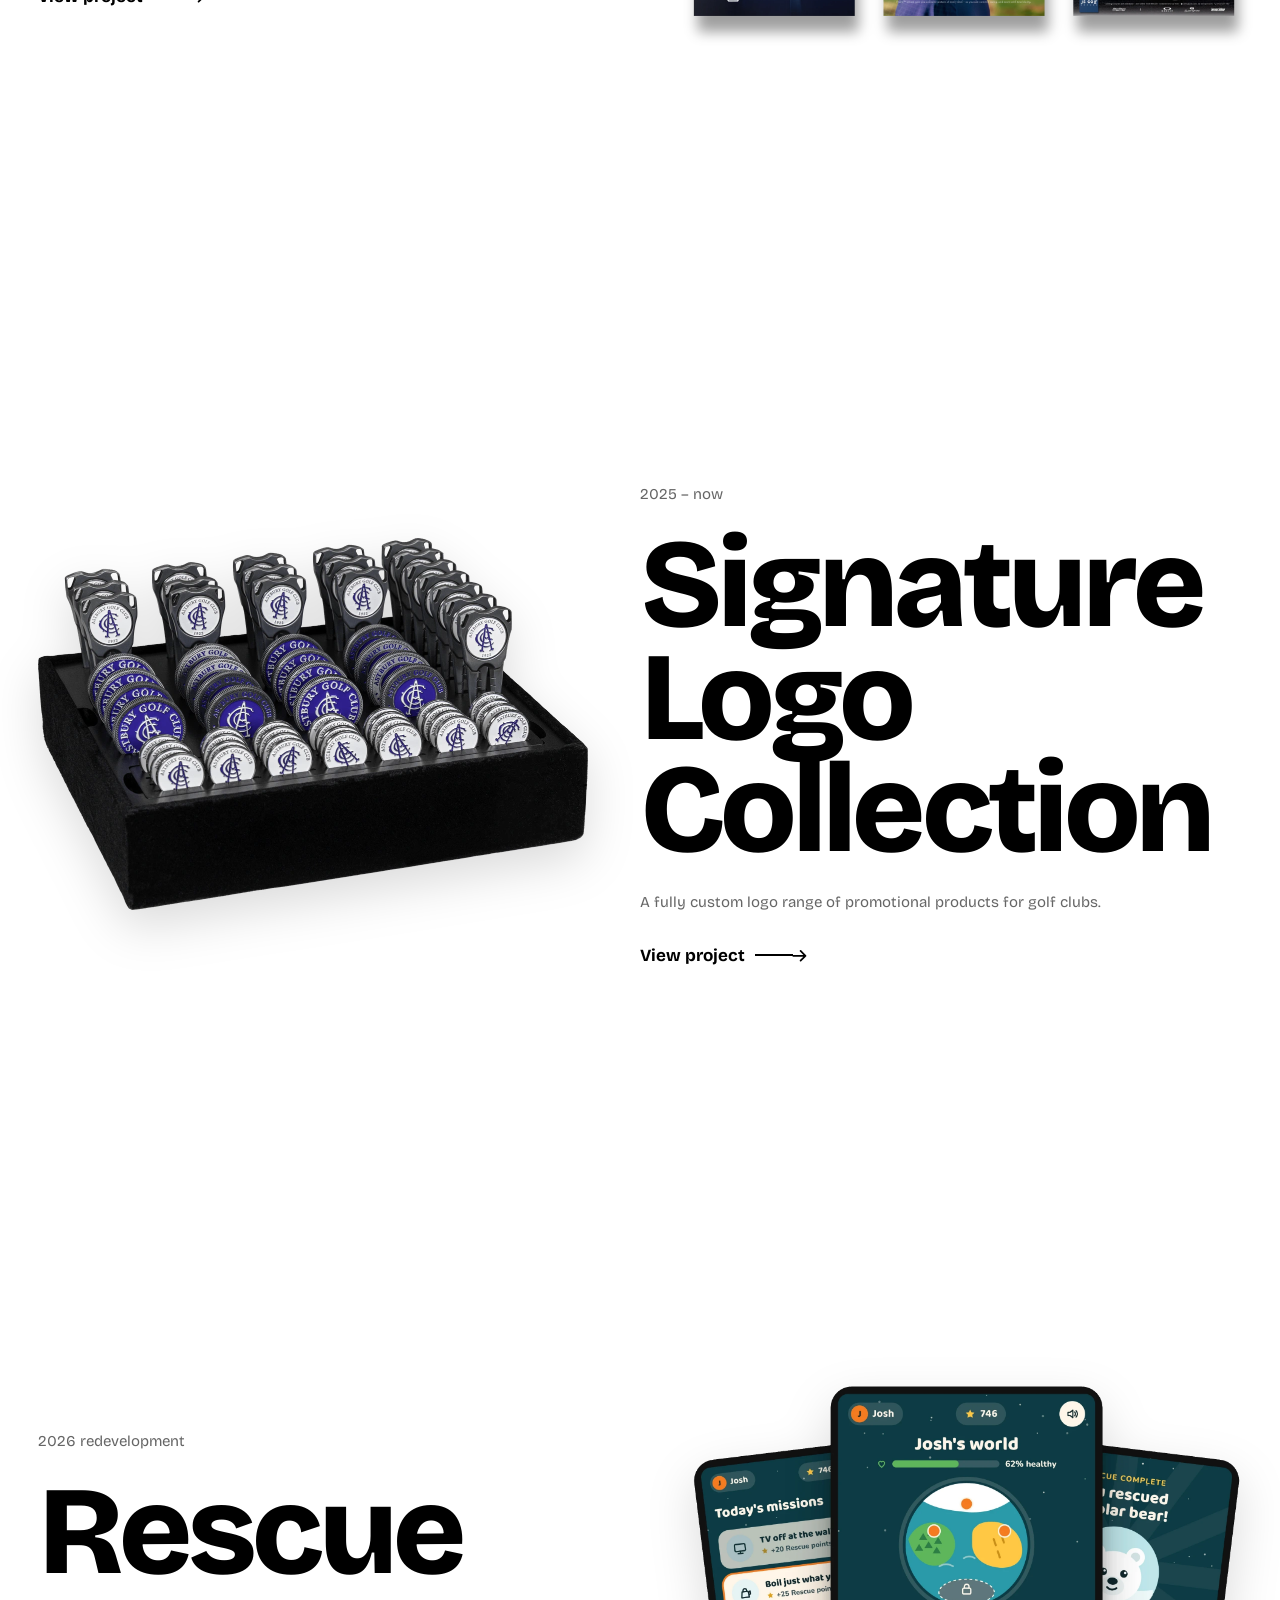
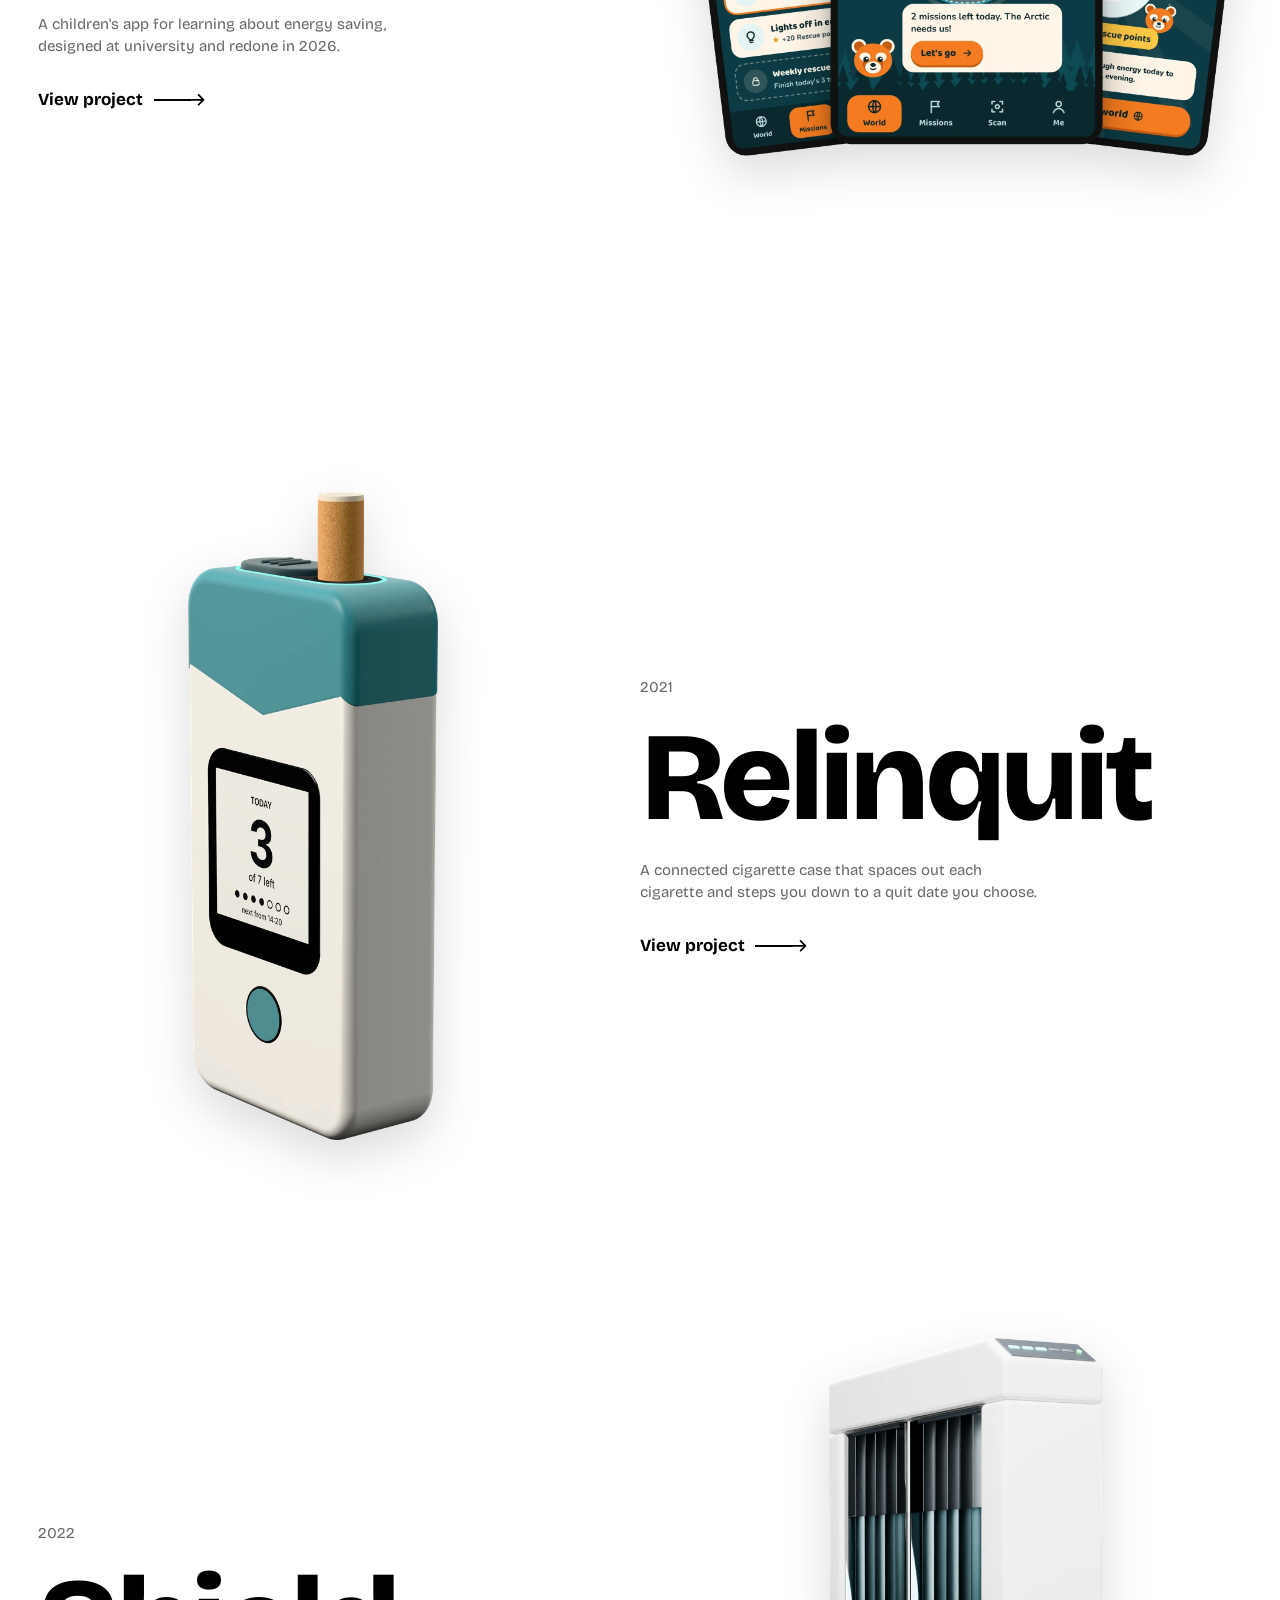
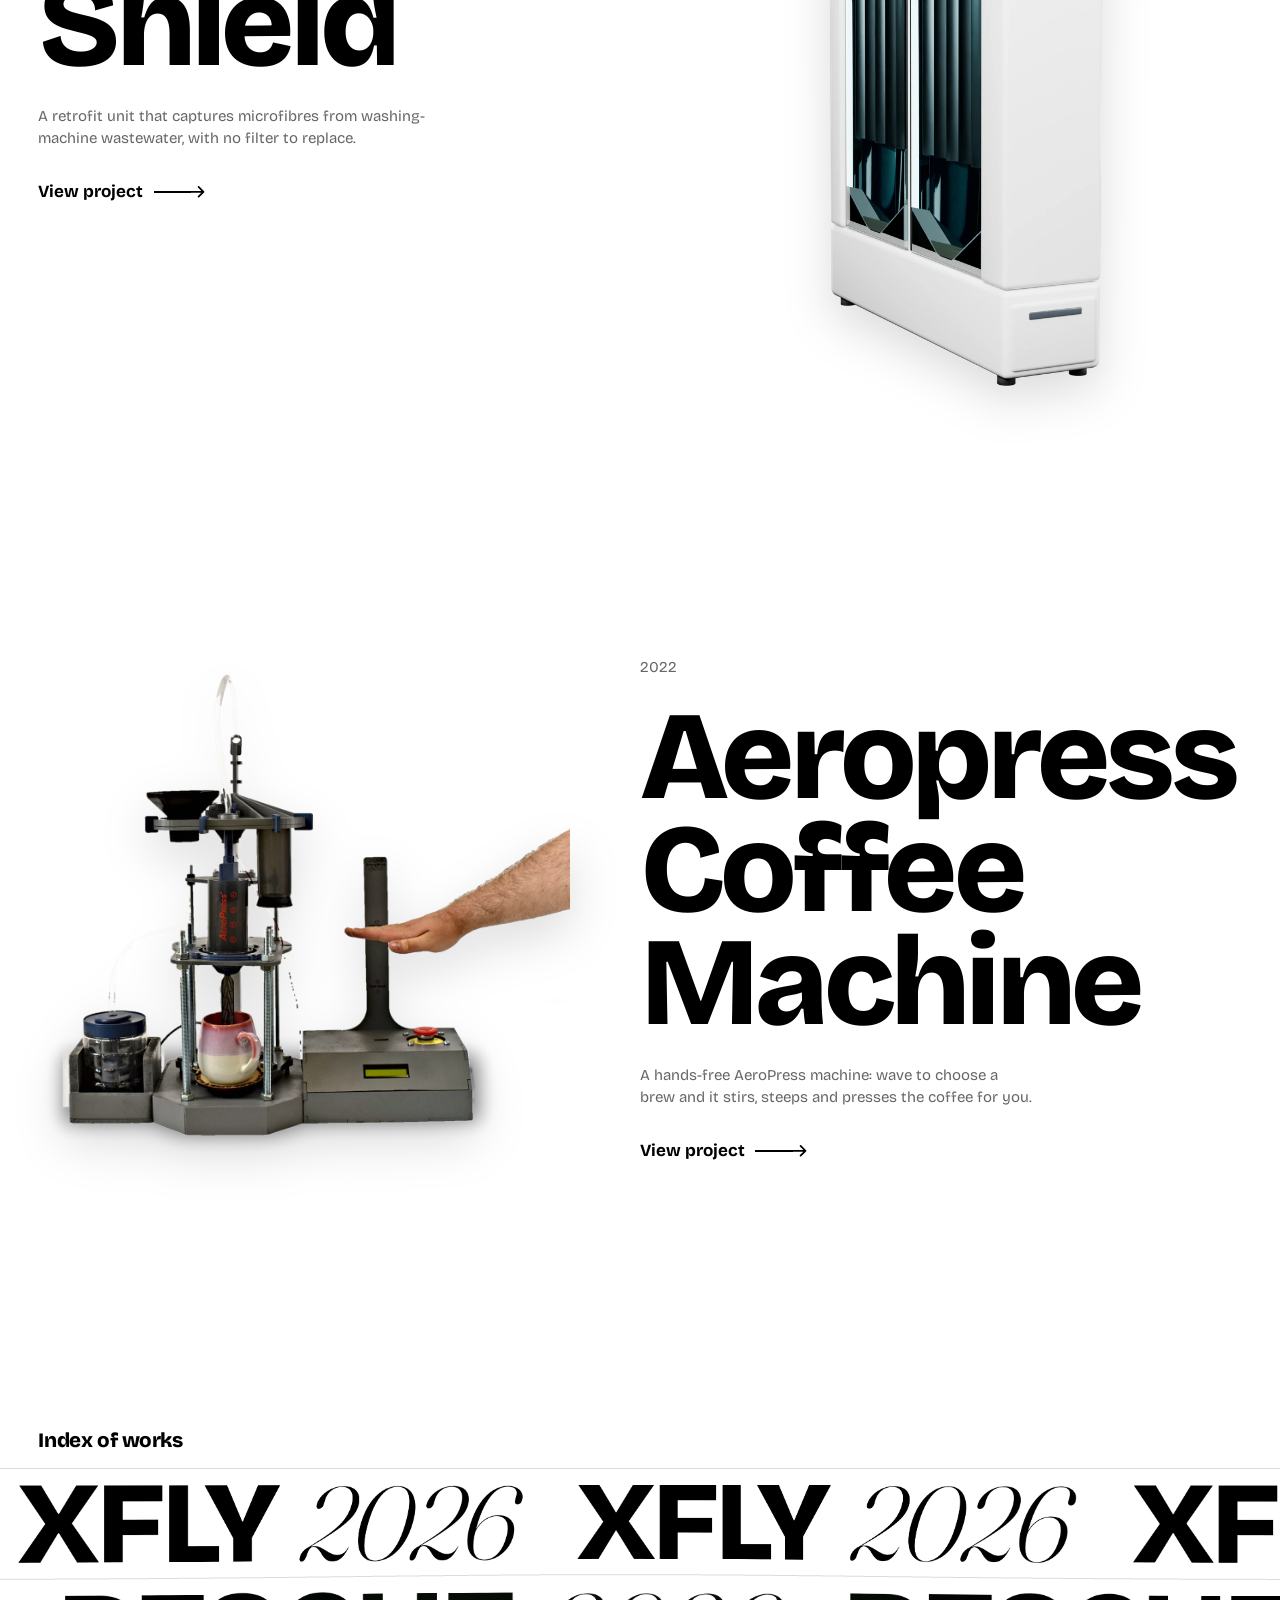
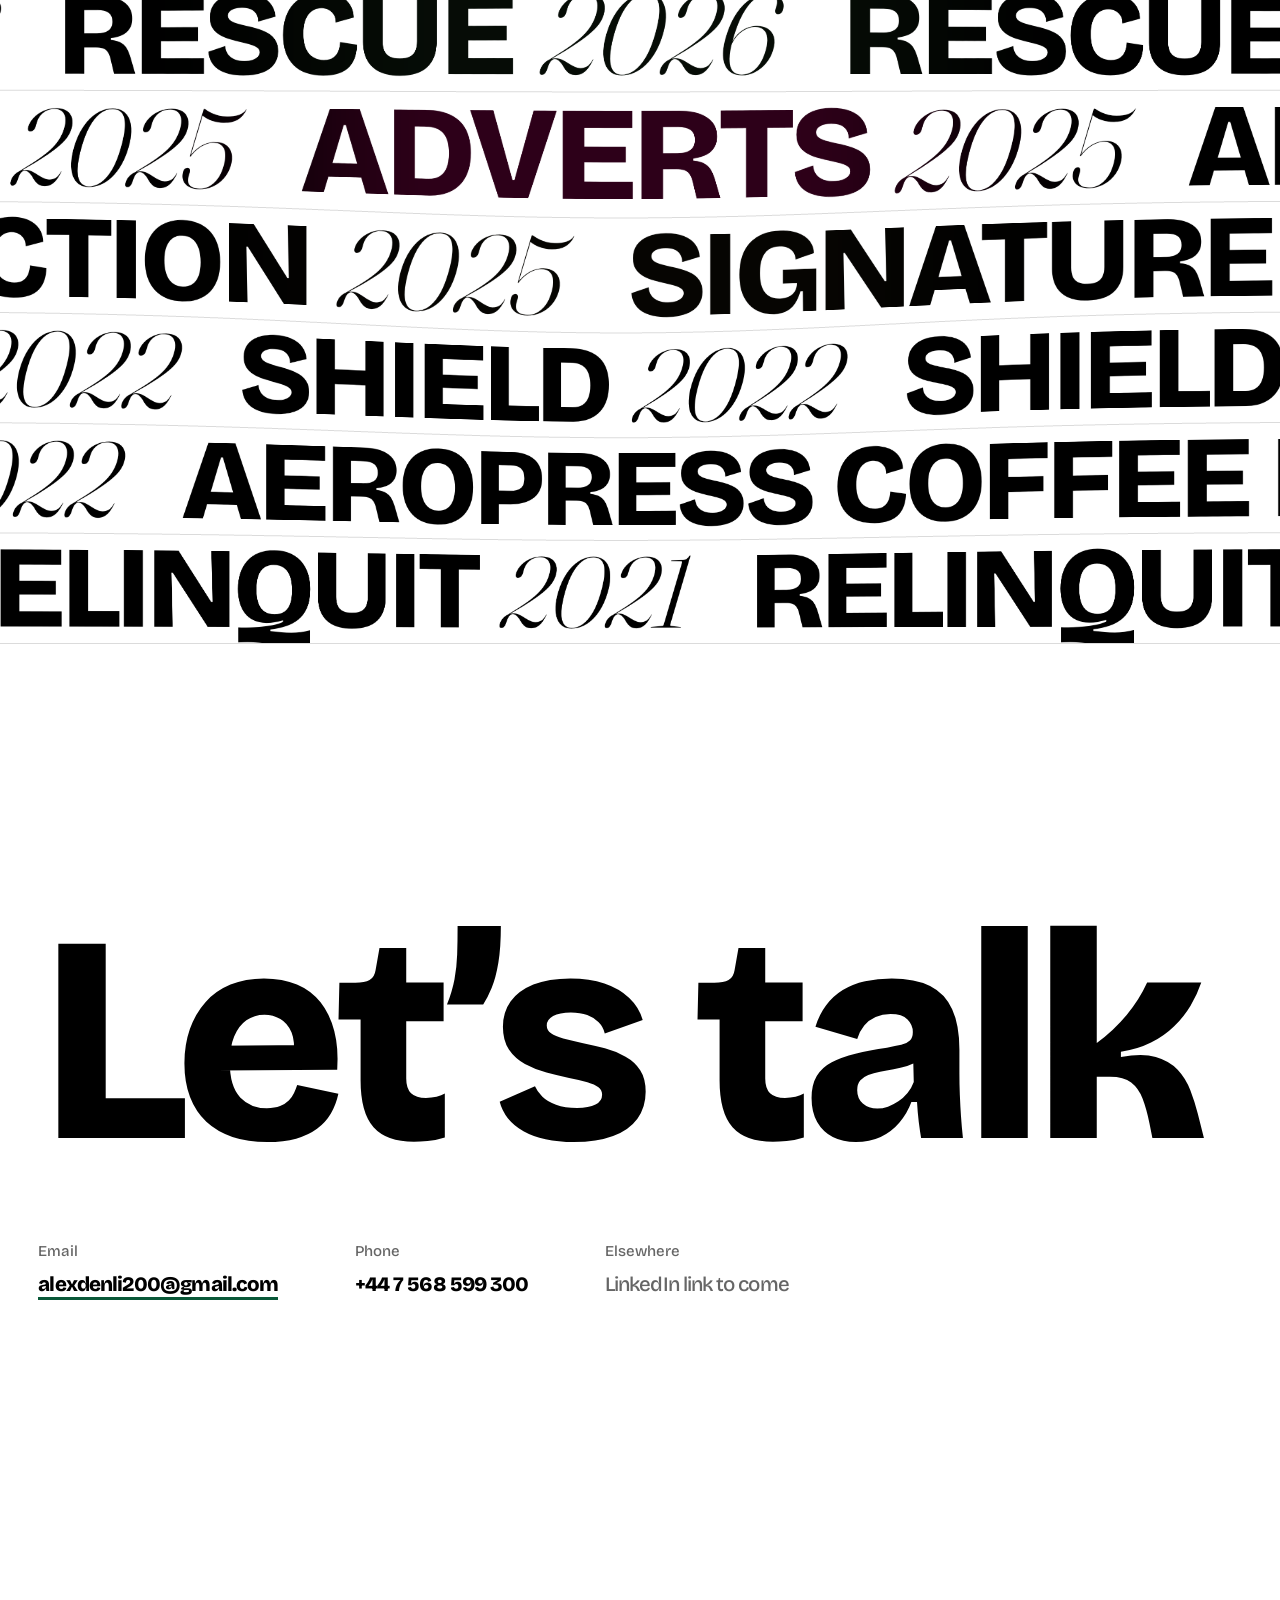
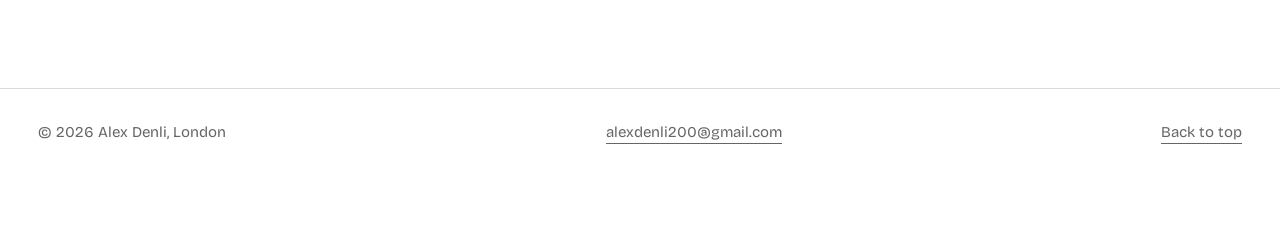
==== commit a040f44e: "Home line: scrolls with the page instead of being redrawn behind it, with a softer, smoothly driftin" ====
--- a/index.html
+++ b/index.html
@@ -17,7 +17,7 @@
 <link rel="stylesheet" href="css/shield.css?v=5">
 <link rel="stylesheet" href="css/index-wall.css?v=5">
 <link rel="stylesheet" href="css/opening.css?v=6">
-<link rel="stylesheet" href="css/chapters.css?v=25">
+<link rel="stylesheet" href="css/chapters.css?v=26">
 <link rel="stylesheet" href="css/brands.css?v=3">
 <link rel="stylesheet" href="css/contact.css?v=7">
 <link rel="stylesheet" href="css/mech.css?v=5">
@@ -67,7 +67,7 @@
 <script src="js/shield.js?v=4"></script>
 <script src="js/water.js?v=8"></script>
 <script src="js/opening.js?v=17"></script>
-<script src="js/chapters.js?v=28"></script>
+<script src="js/chapters.js?v=29"></script>
 <script src="js/brands.js?v=3"></script>
 <script src="js/contact.js?v=3"></script>
 <script src="js/index-wall.js?v=11"></script>
--- a/css/chapters.css
+++ b/css/chapters.css
@@ -43,7 +43,7 @@
 
 /* ---------- the line through the projects (js/chapters.js): painted behind the products and the words ---------- */
 .ch-line { position: absolute; inset: 0; z-index: 0; pointer-events: none; }
-.ch-line canvas { position: sticky; top: 0; display: block; width: 100%; height: 100vh; }
+.ch-line canvas { position: absolute; left: 0; top: 0; display: block; width: 100%; will-change: transform; }
 .ch { position: relative; z-index: 1; }
 
 /* ---------- "View project": the words, then a line that keeps reaching out to an arrow ---------- */
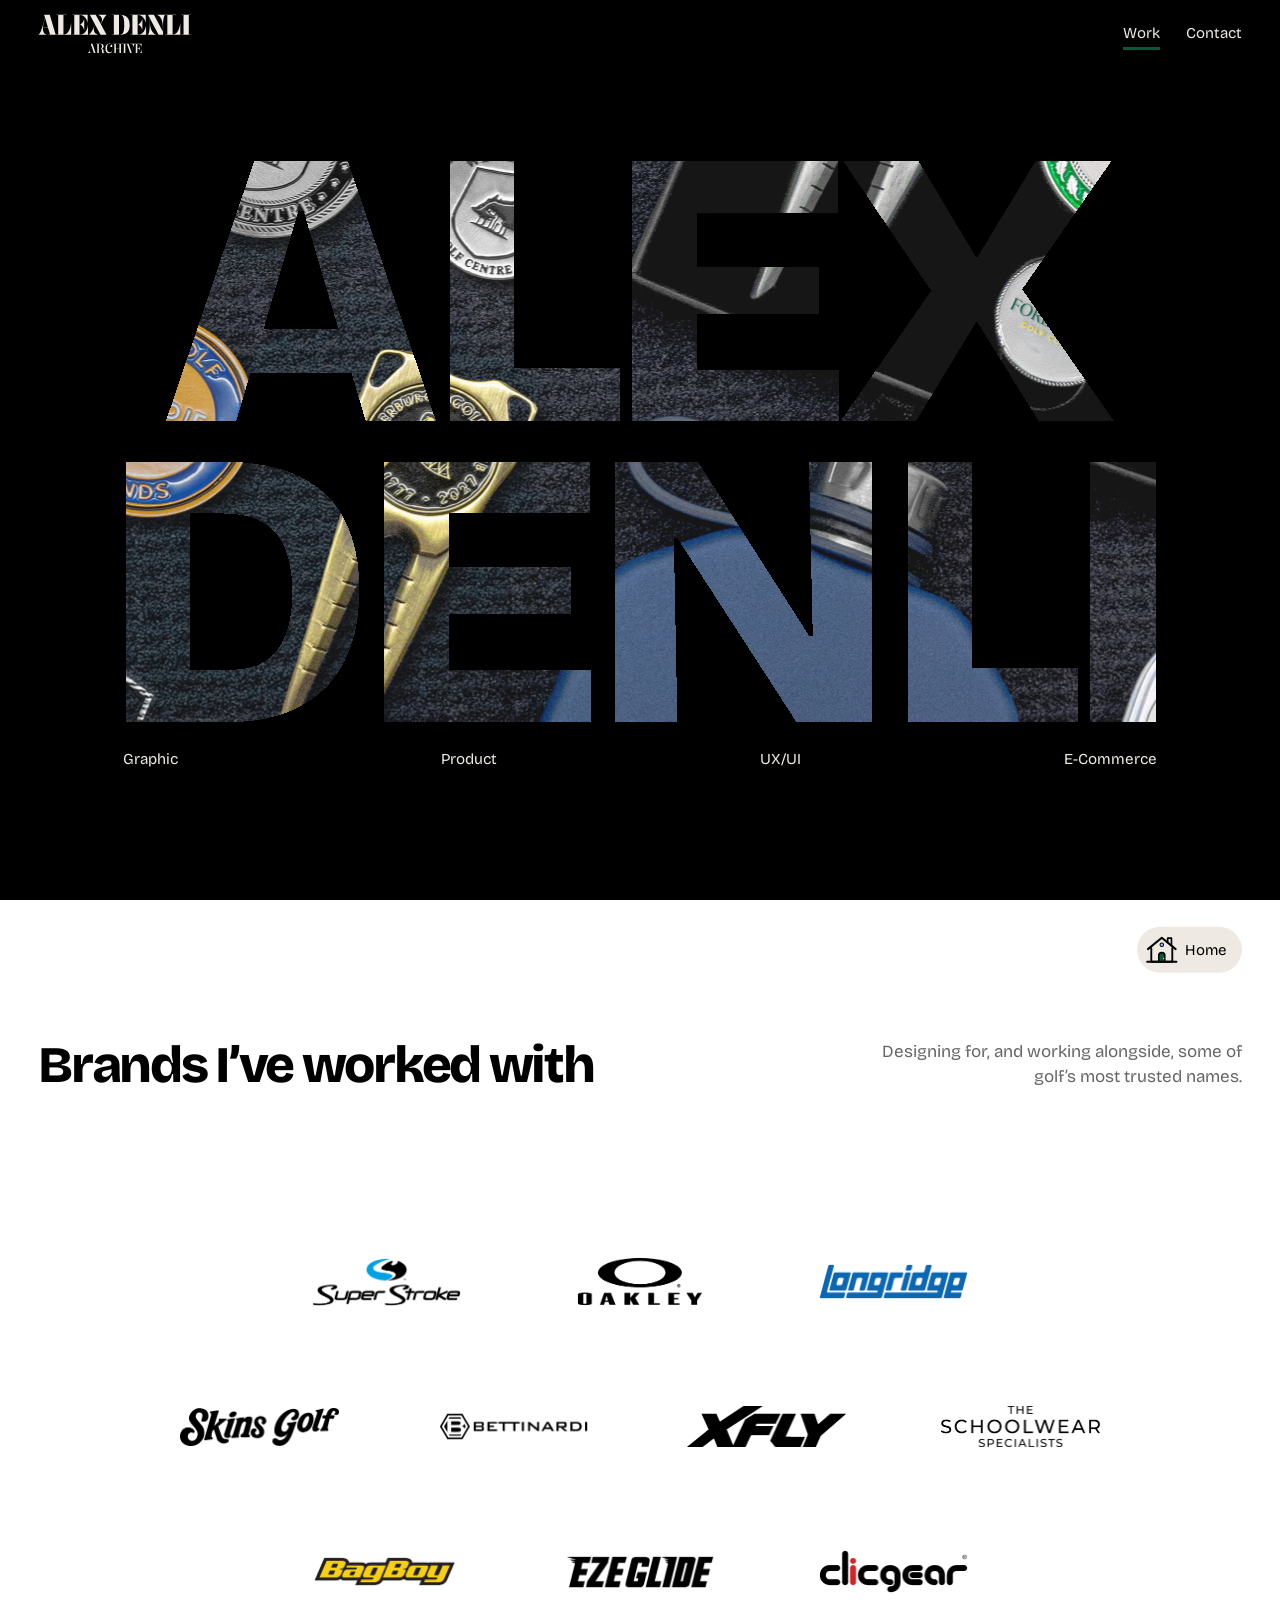
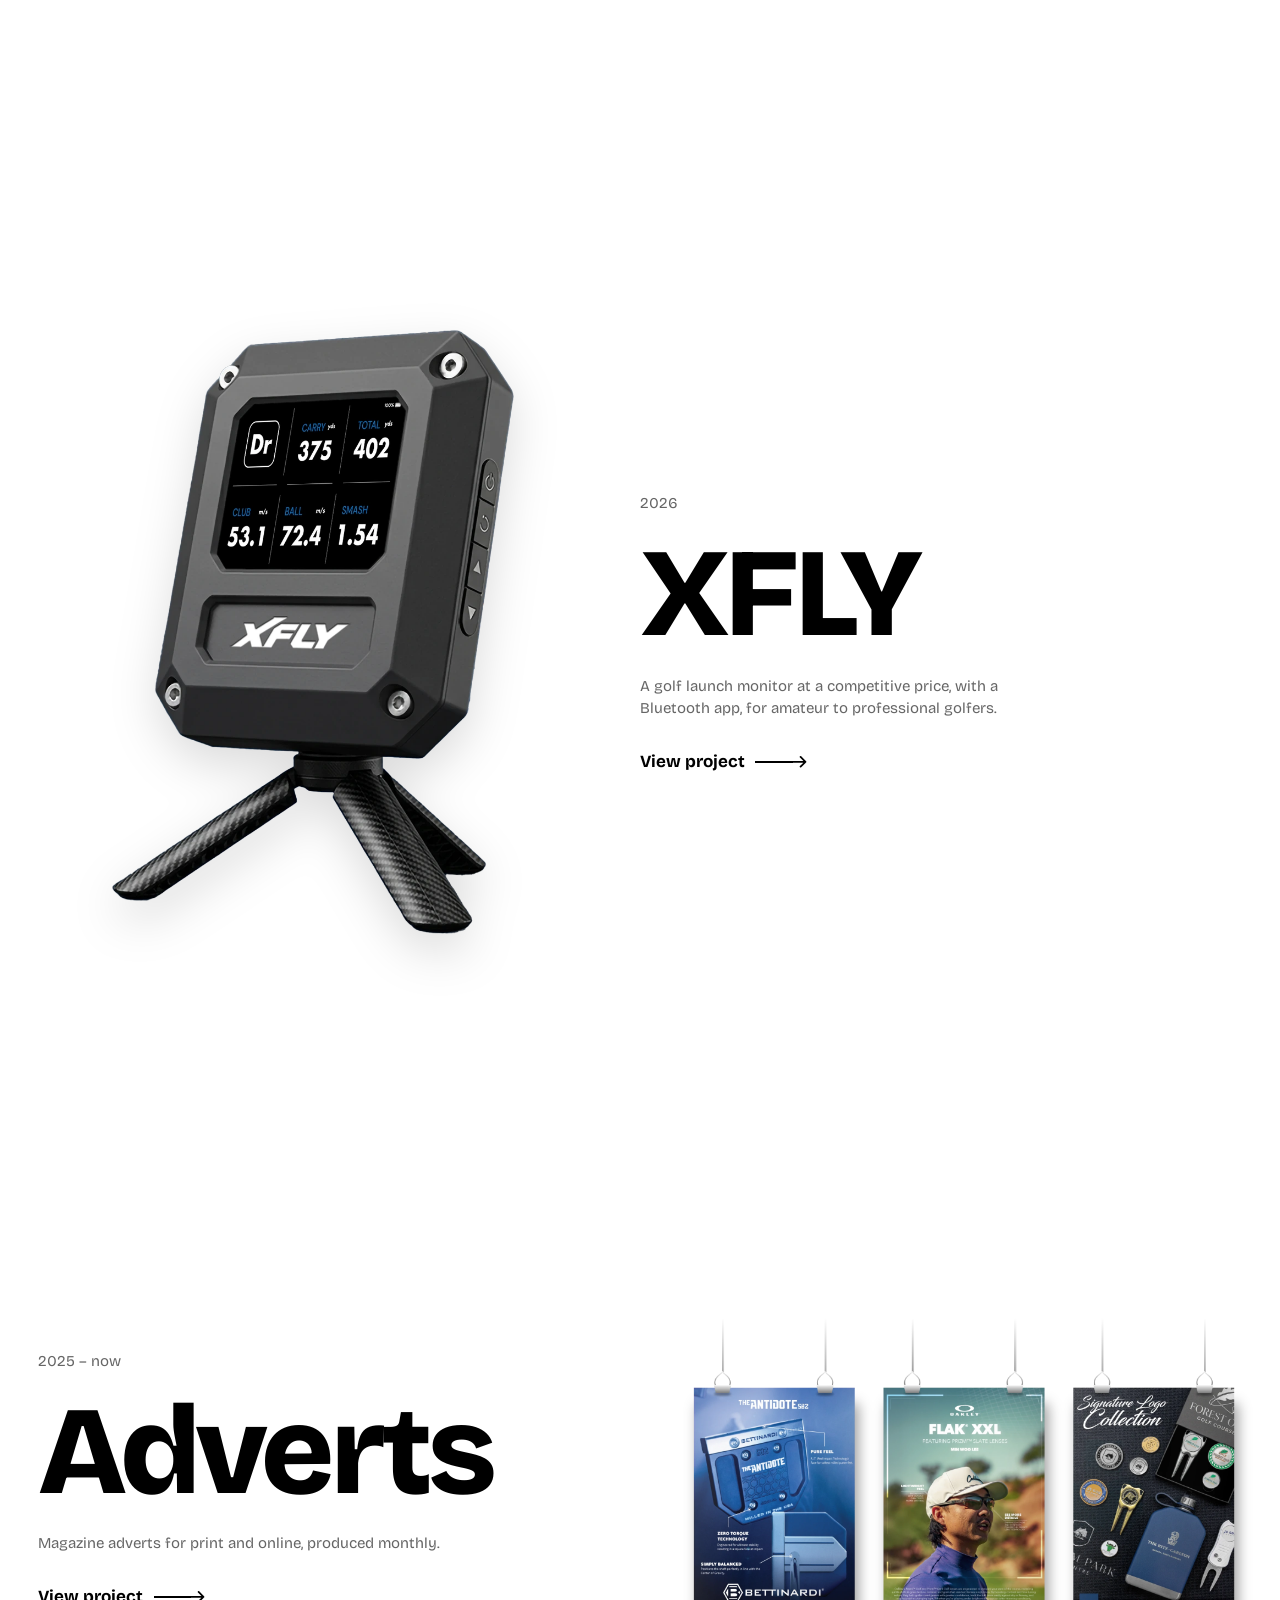
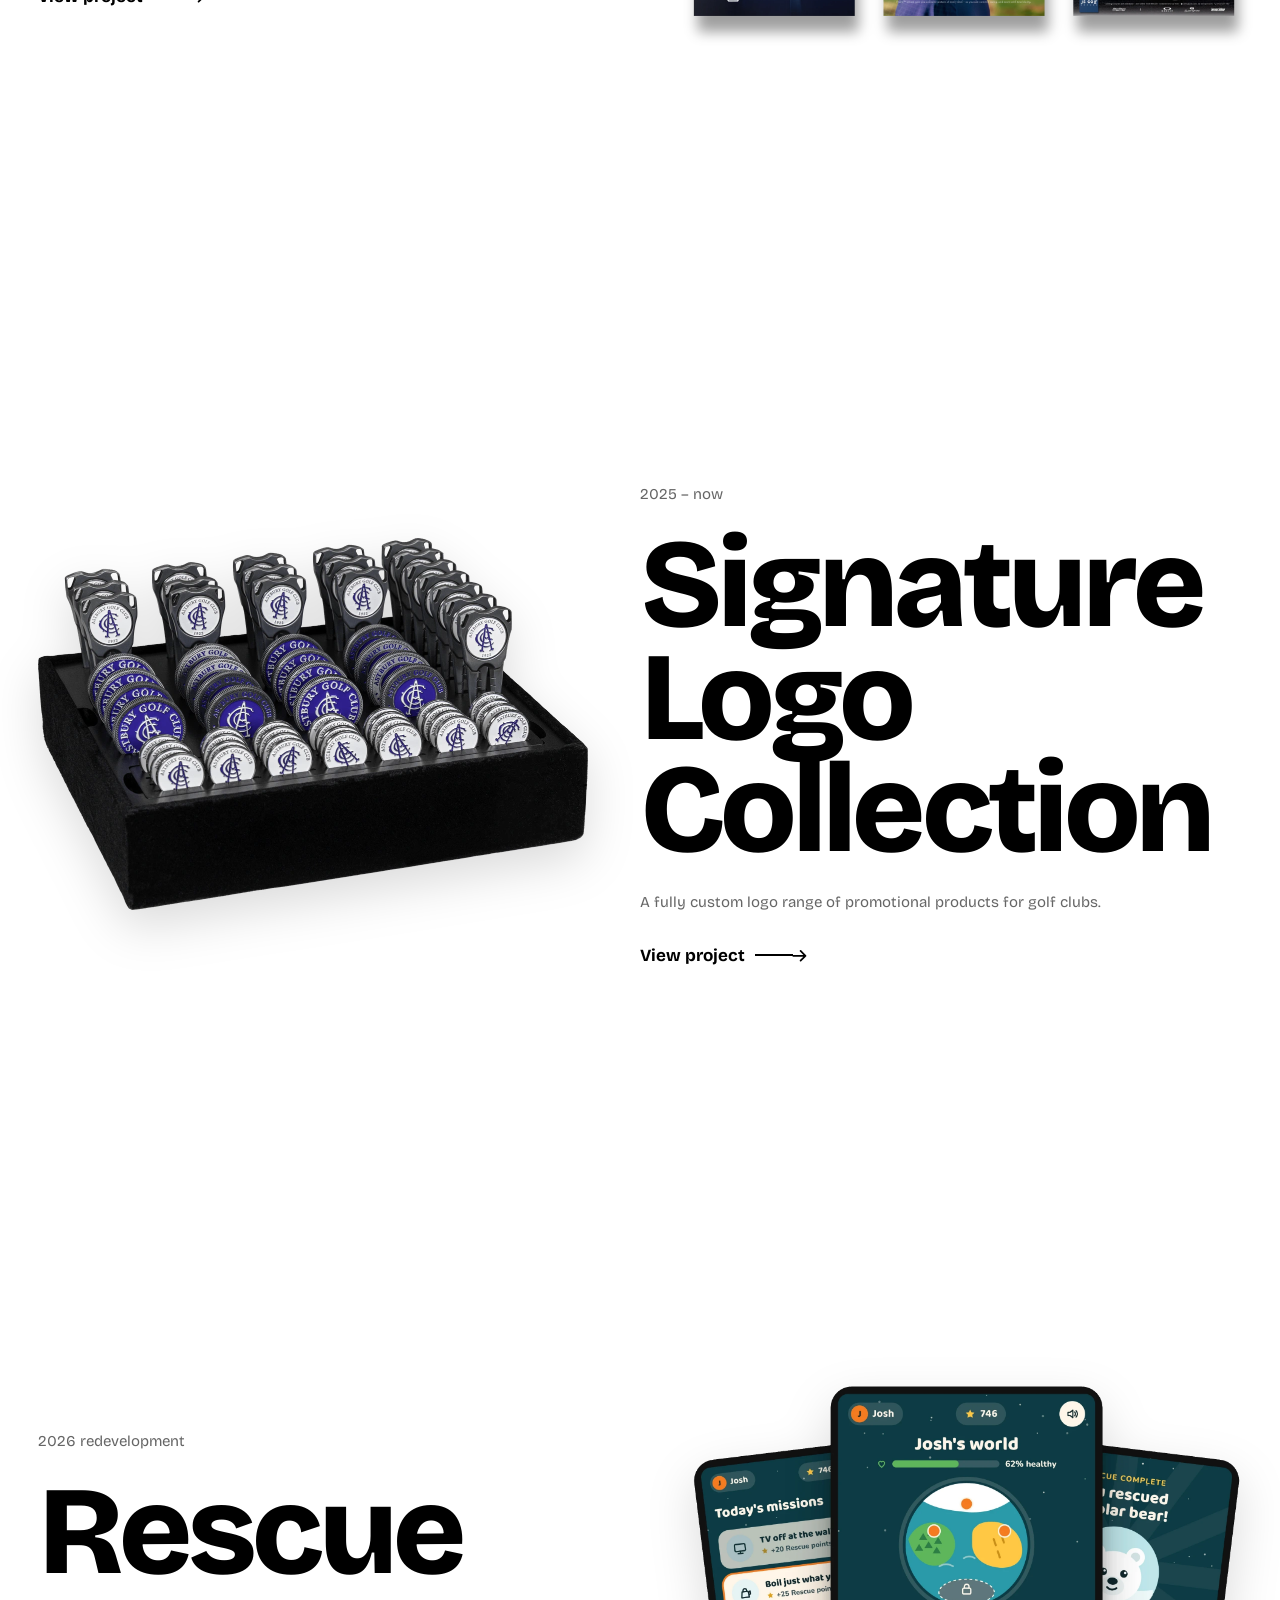
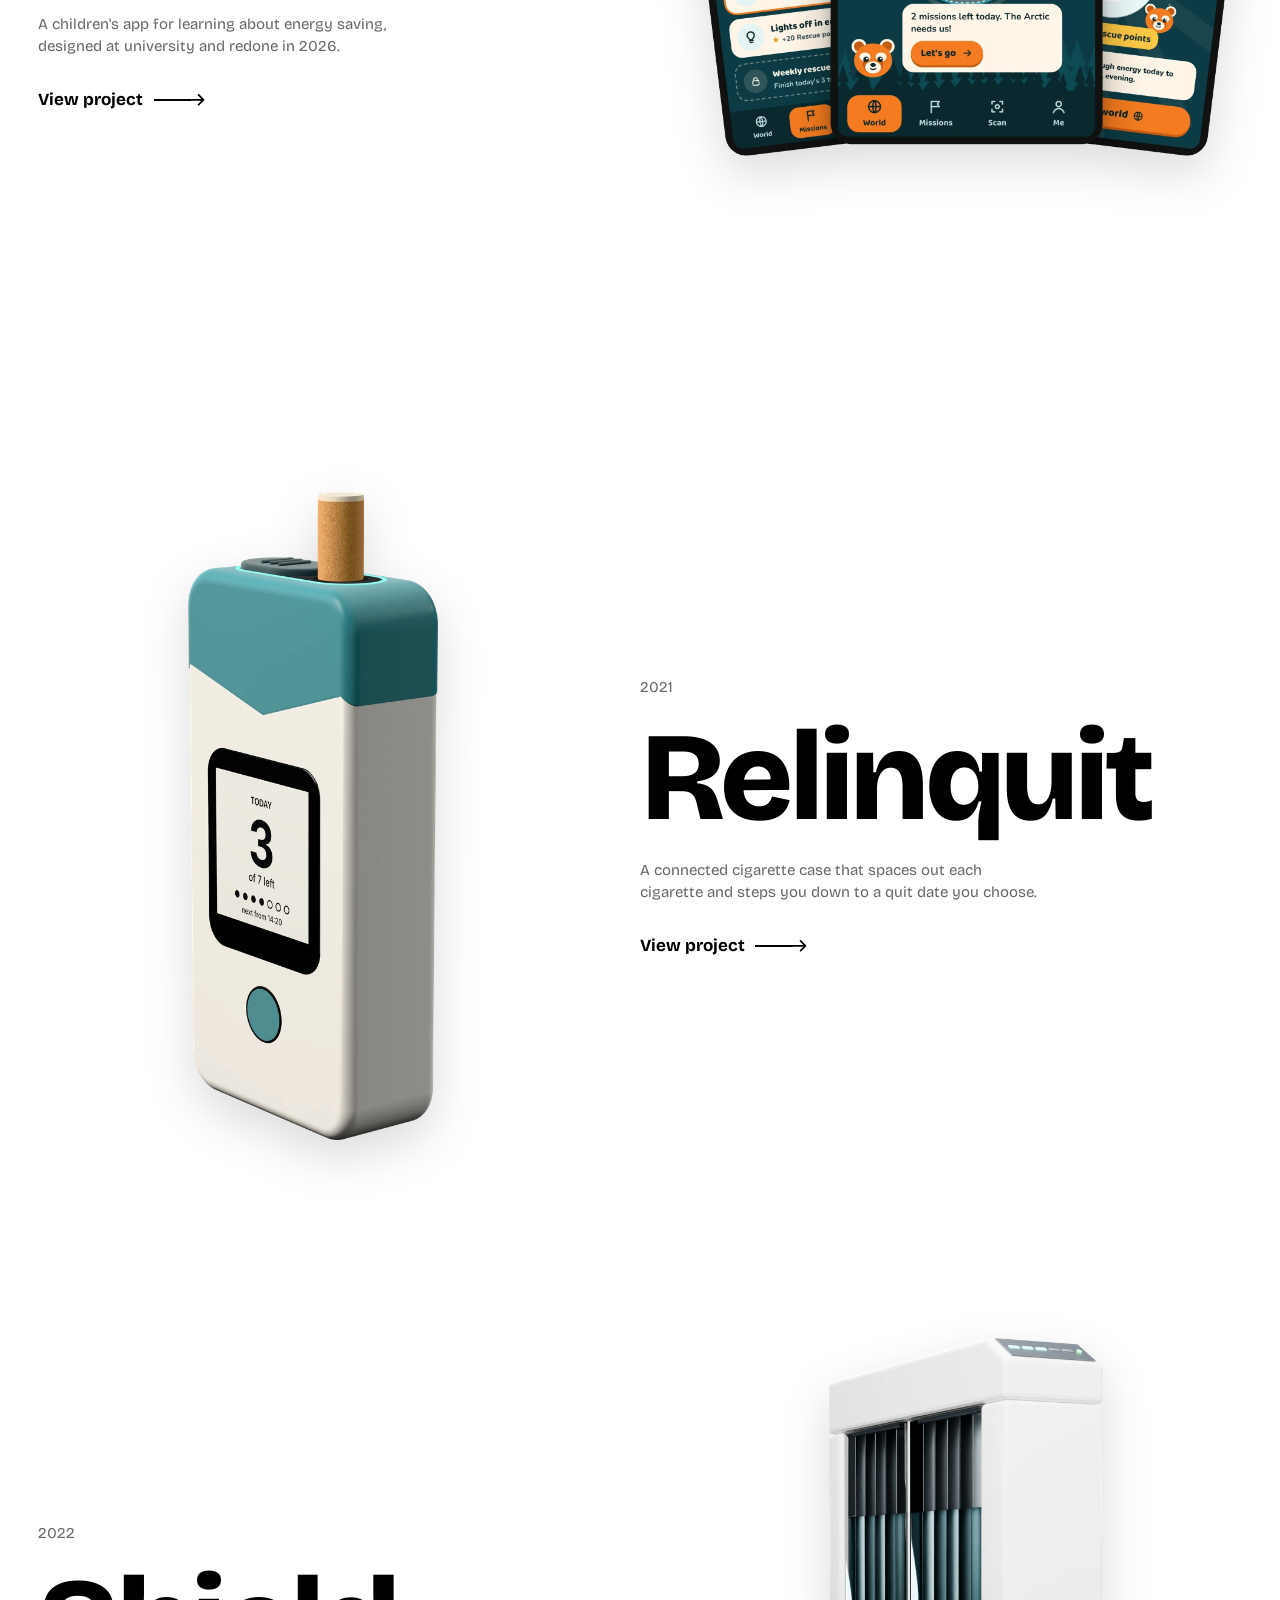
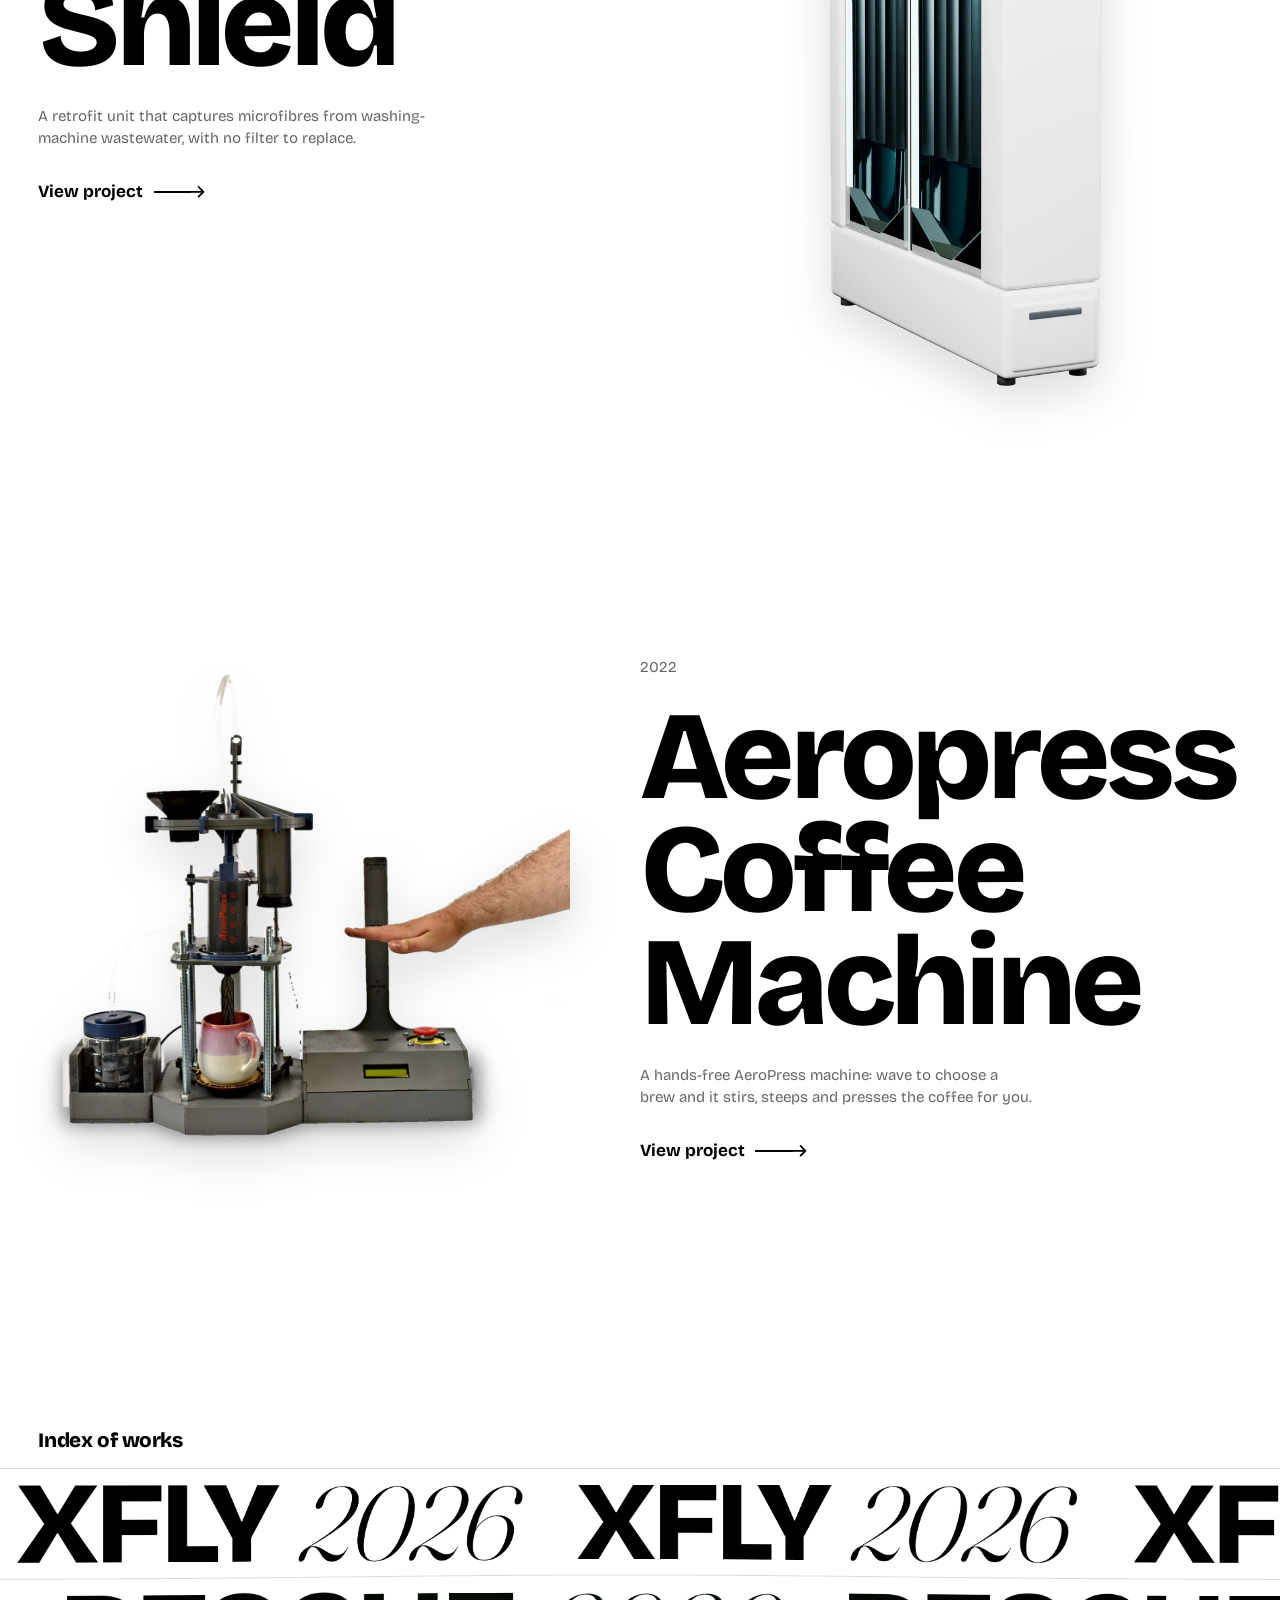
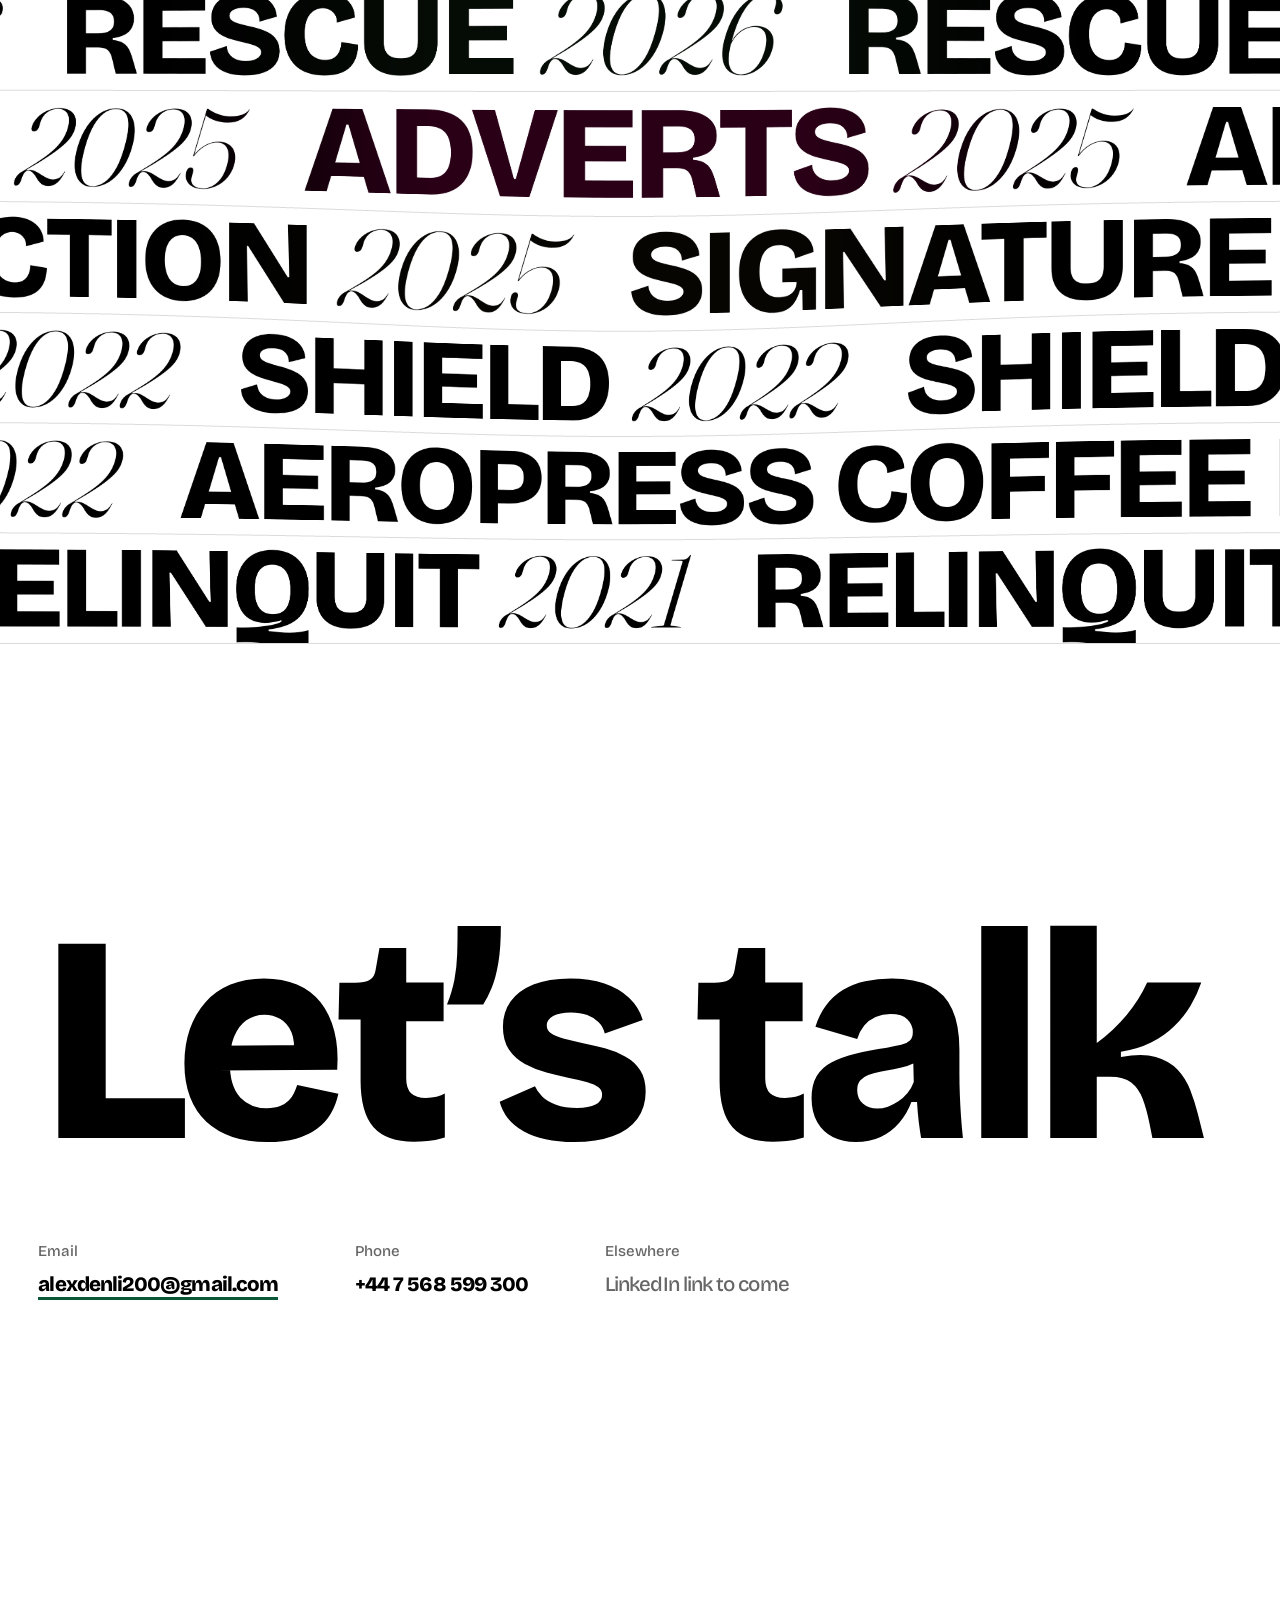
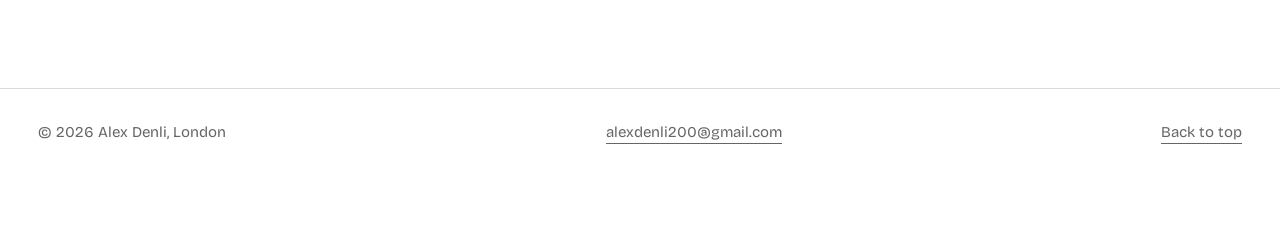
==== commit 3e2cb2fe: "Opening: smaller disciplines under the name Co-Authored-By: Claude Haiku 5.5 <noreply@anthropic.com>" ====
--- a/index.html
+++ b/index.html
@@ -16,7 +16,7 @@
 <link rel="stylesheet" href="css/relinquit.css?v=7">
 <link rel="stylesheet" href="css/shield.css?v=5">
 <link rel="stylesheet" href="css/index-wall.css?v=5">
-<link rel="stylesheet" href="css/opening.css?v=6">
+<link rel="stylesheet" href="css/opening.css?v=7">
 <link rel="stylesheet" href="css/chapters.css?v=26">
 <link rel="stylesheet" href="css/brands.css?v=3">
 <link rel="stylesheet" href="css/contact.css?v=7">
--- a/css/opening.css
+++ b/css/opening.css
@@ -17,7 +17,7 @@
 
 /* the disciplines, evenly spaced across the full width of the name: first under its left edge, last under its right */
 .op-disc { right: var(--op-right, var(--op-pad)); max-width: none; display: flex; justify-content: space-between;
-  font-size: var(--t-sub); line-height: 1.2; white-space: nowrap; }
+  font-size: clamp(.95rem, 1.1vw, 1.25rem); line-height: 1.2; white-space: nowrap; }
 
 /* phone: the same single row, sized to fit */
-@media (max-width: 820px) { .op-disc { font-size: clamp(.875rem, 4vw, 1.25rem); } }
+@media (max-width: 820px) { .op-disc { font-size: clamp(.8125rem, 3.4vw, 1.0625rem); } }
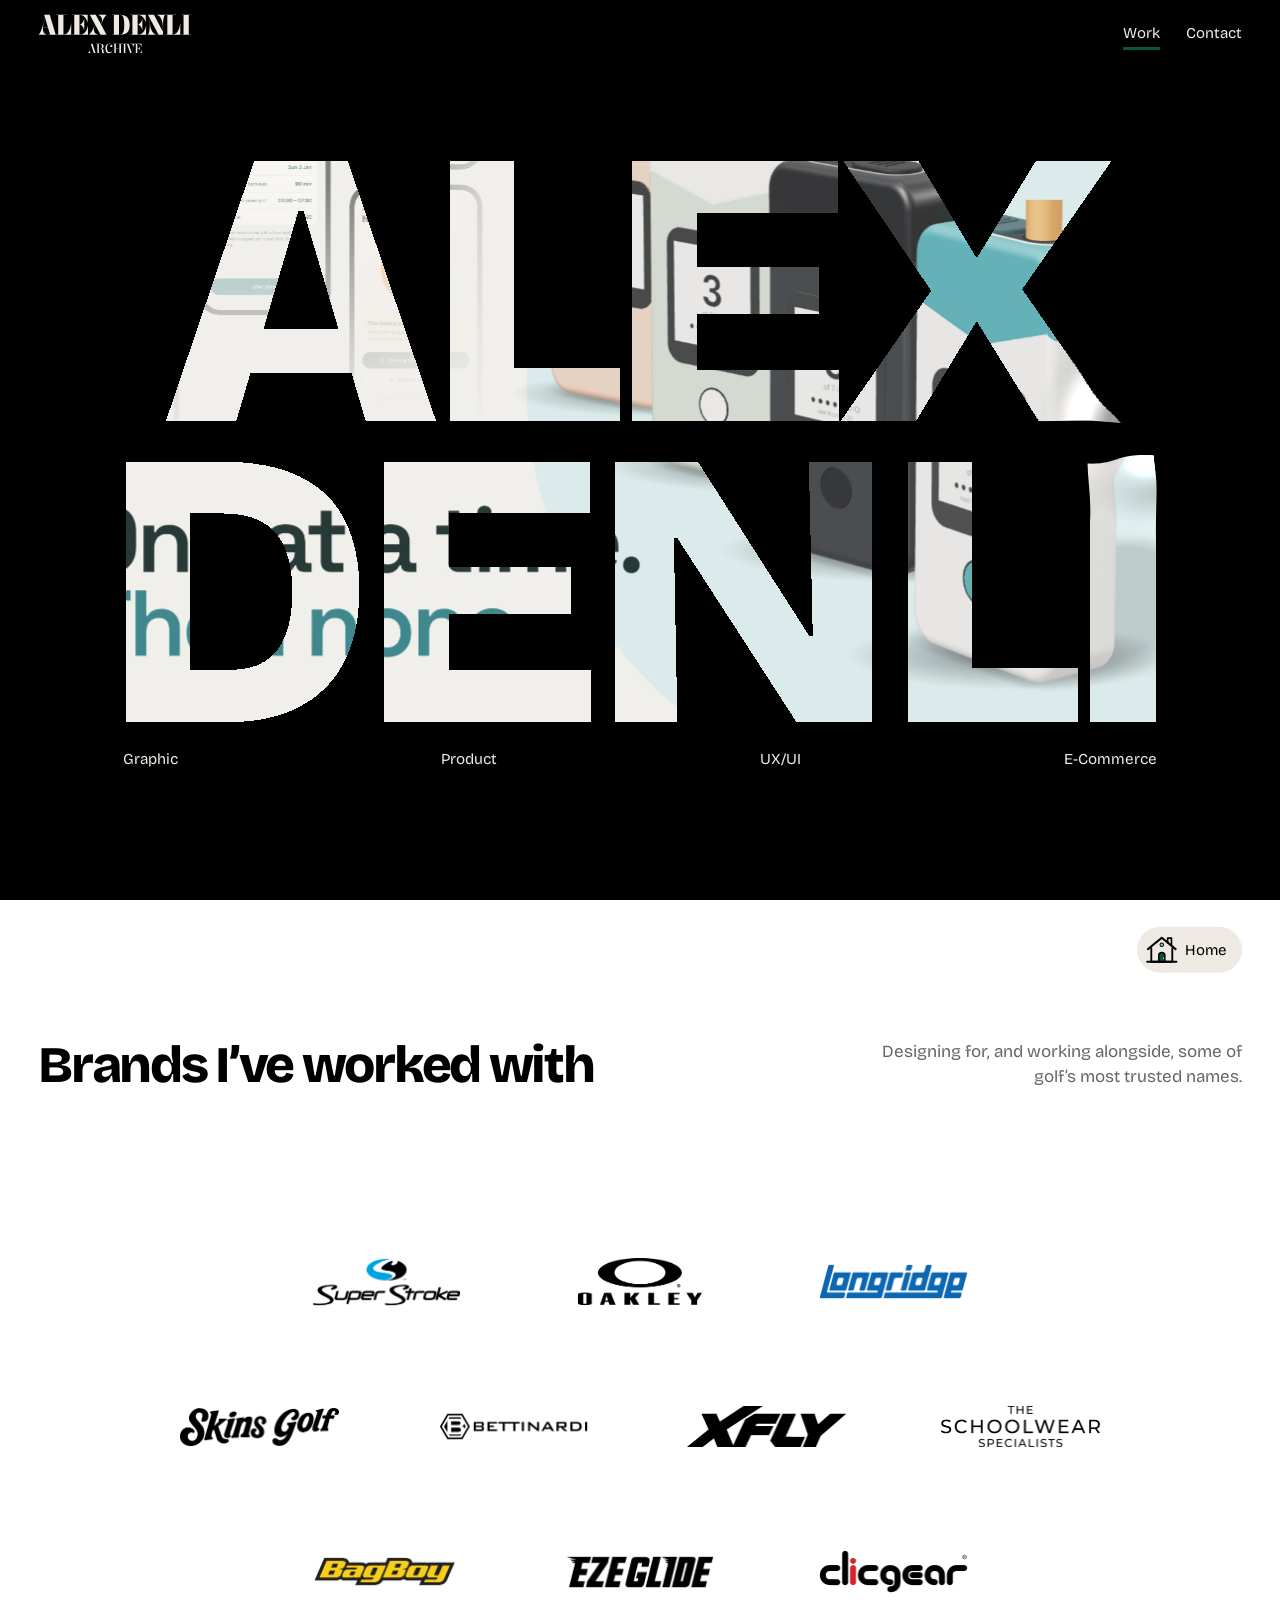
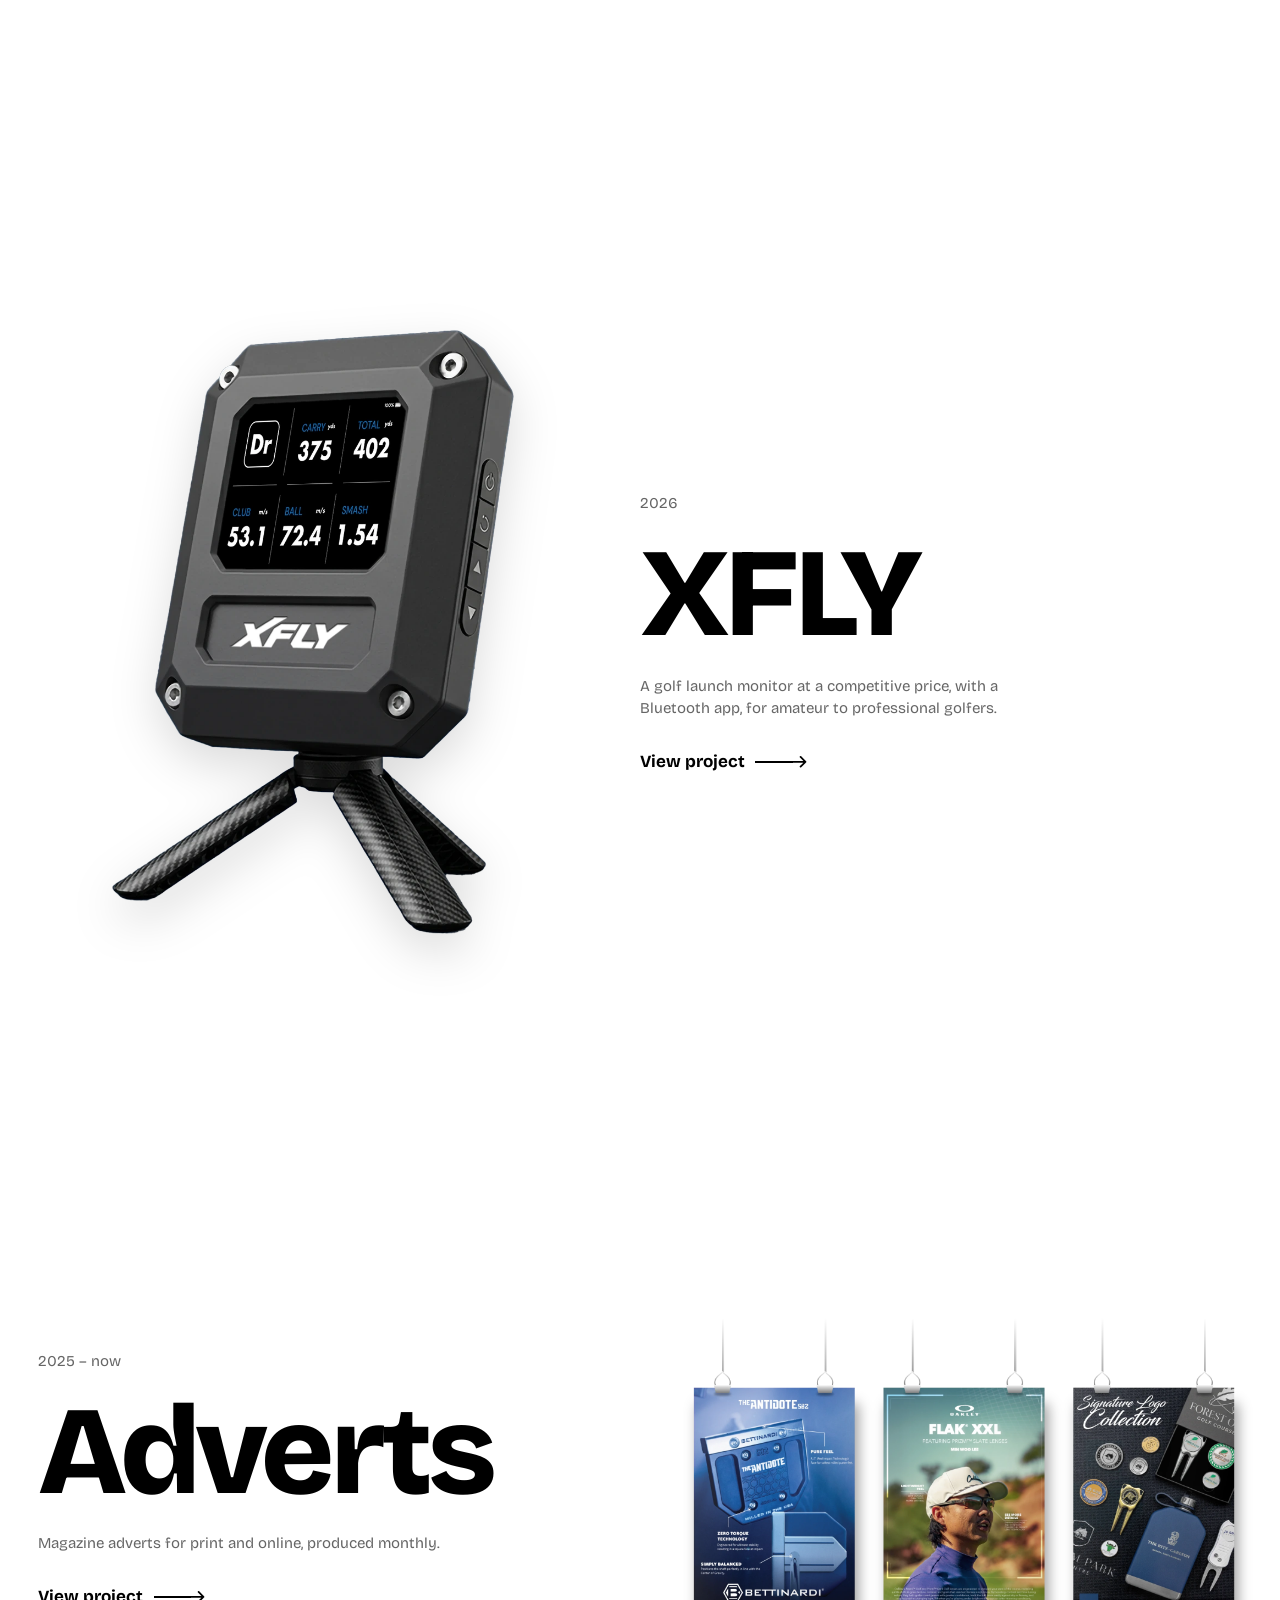
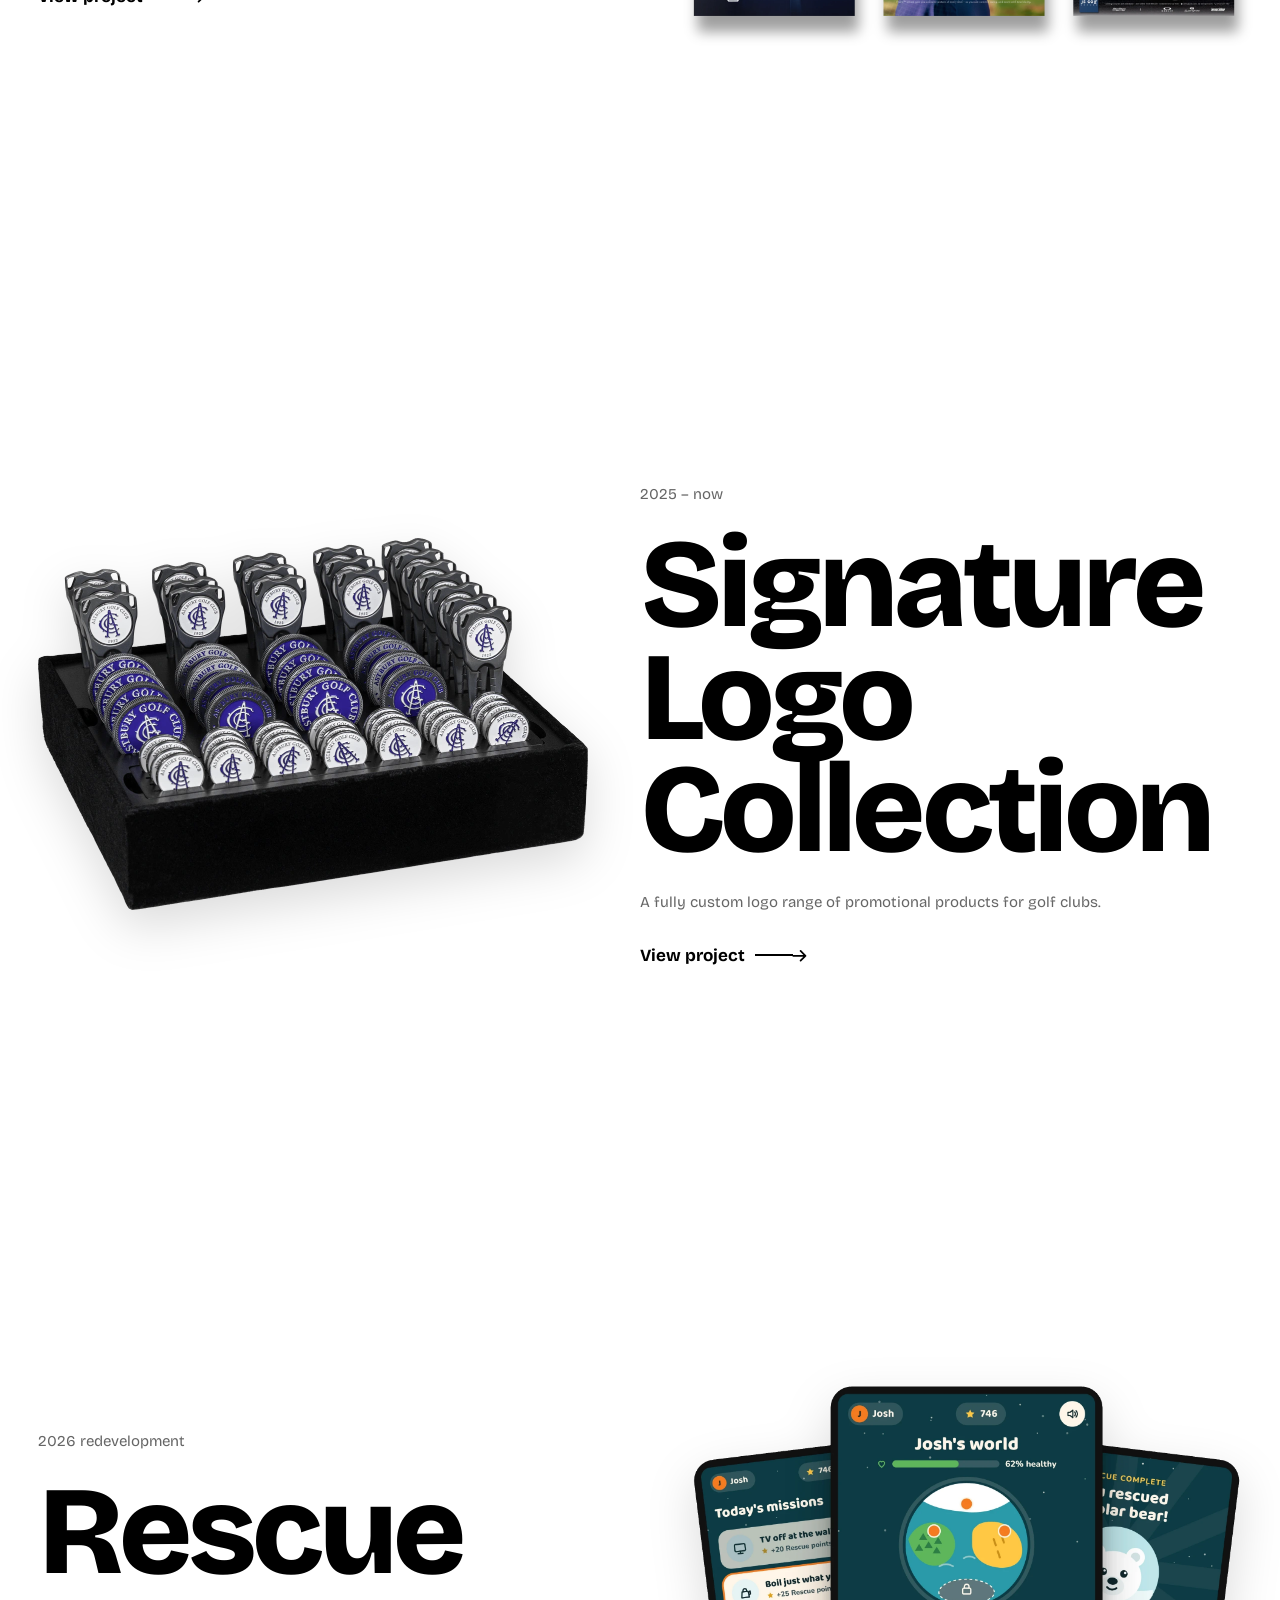
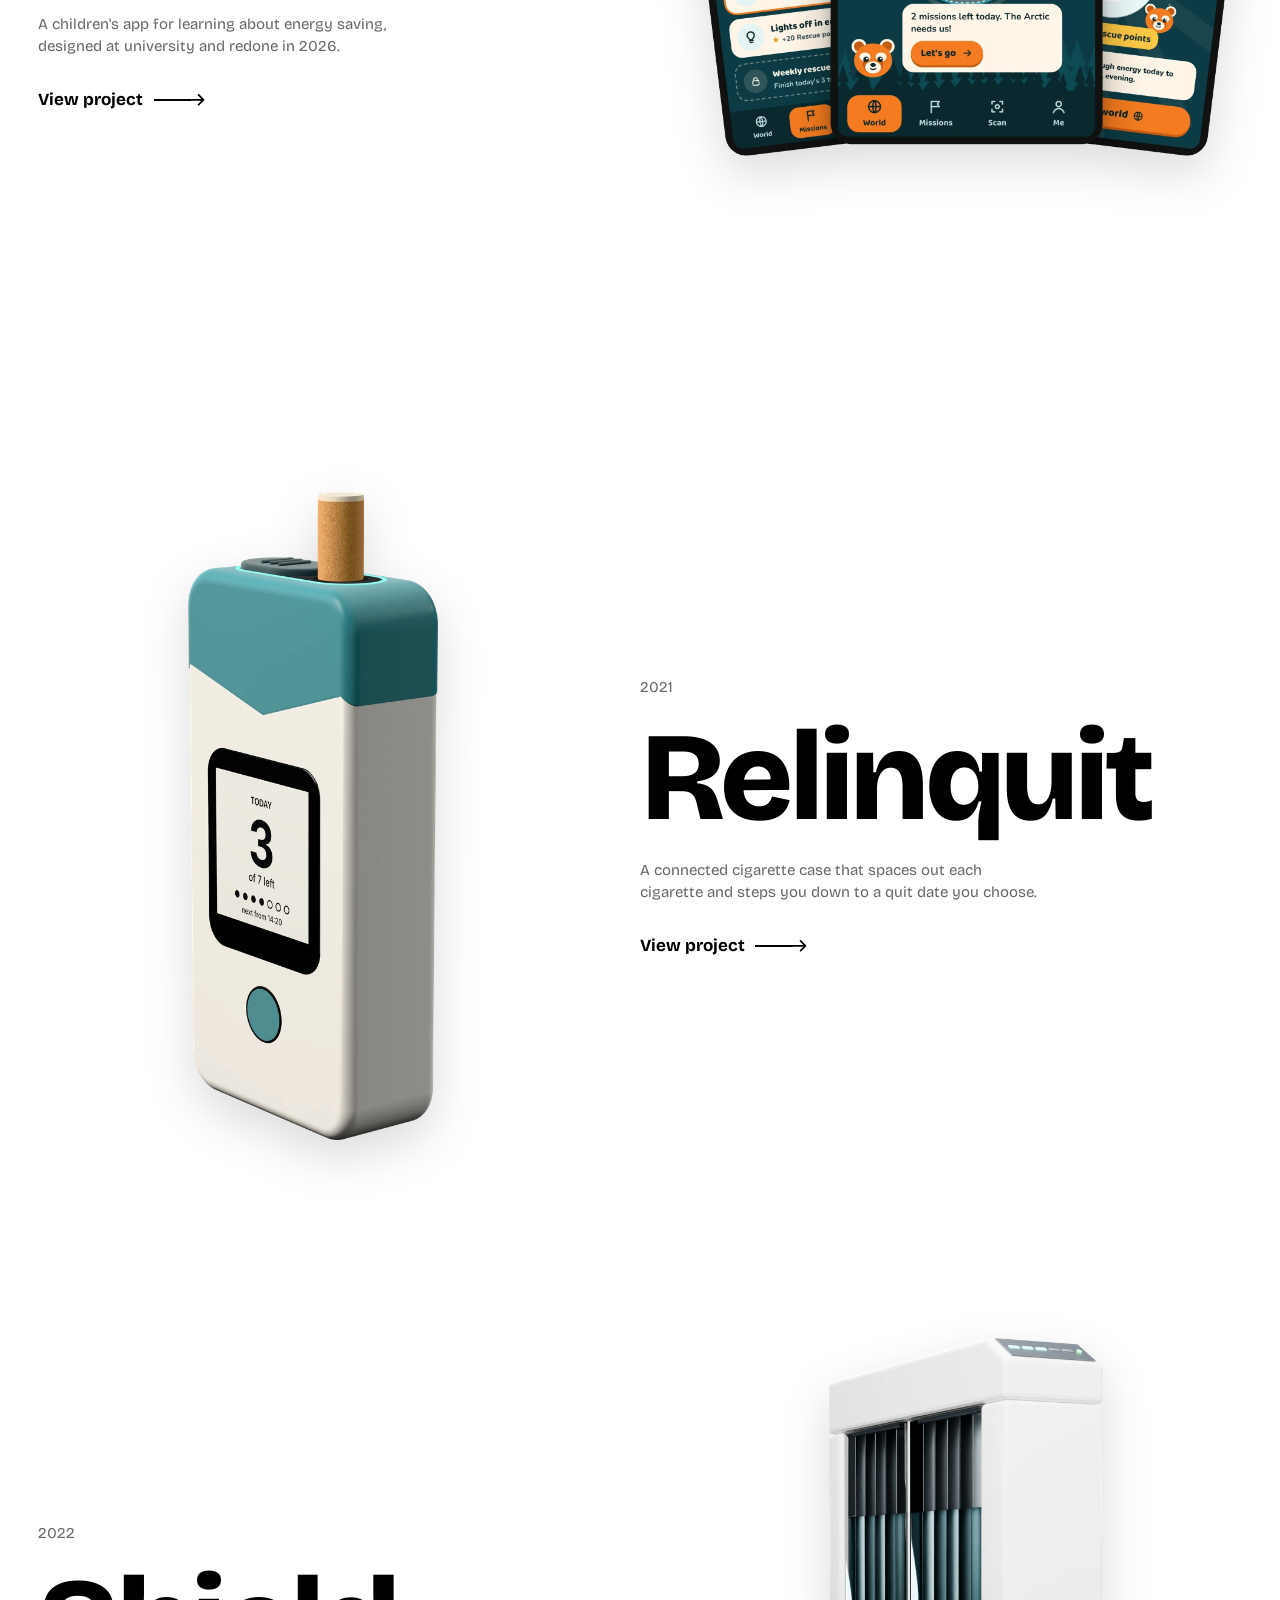
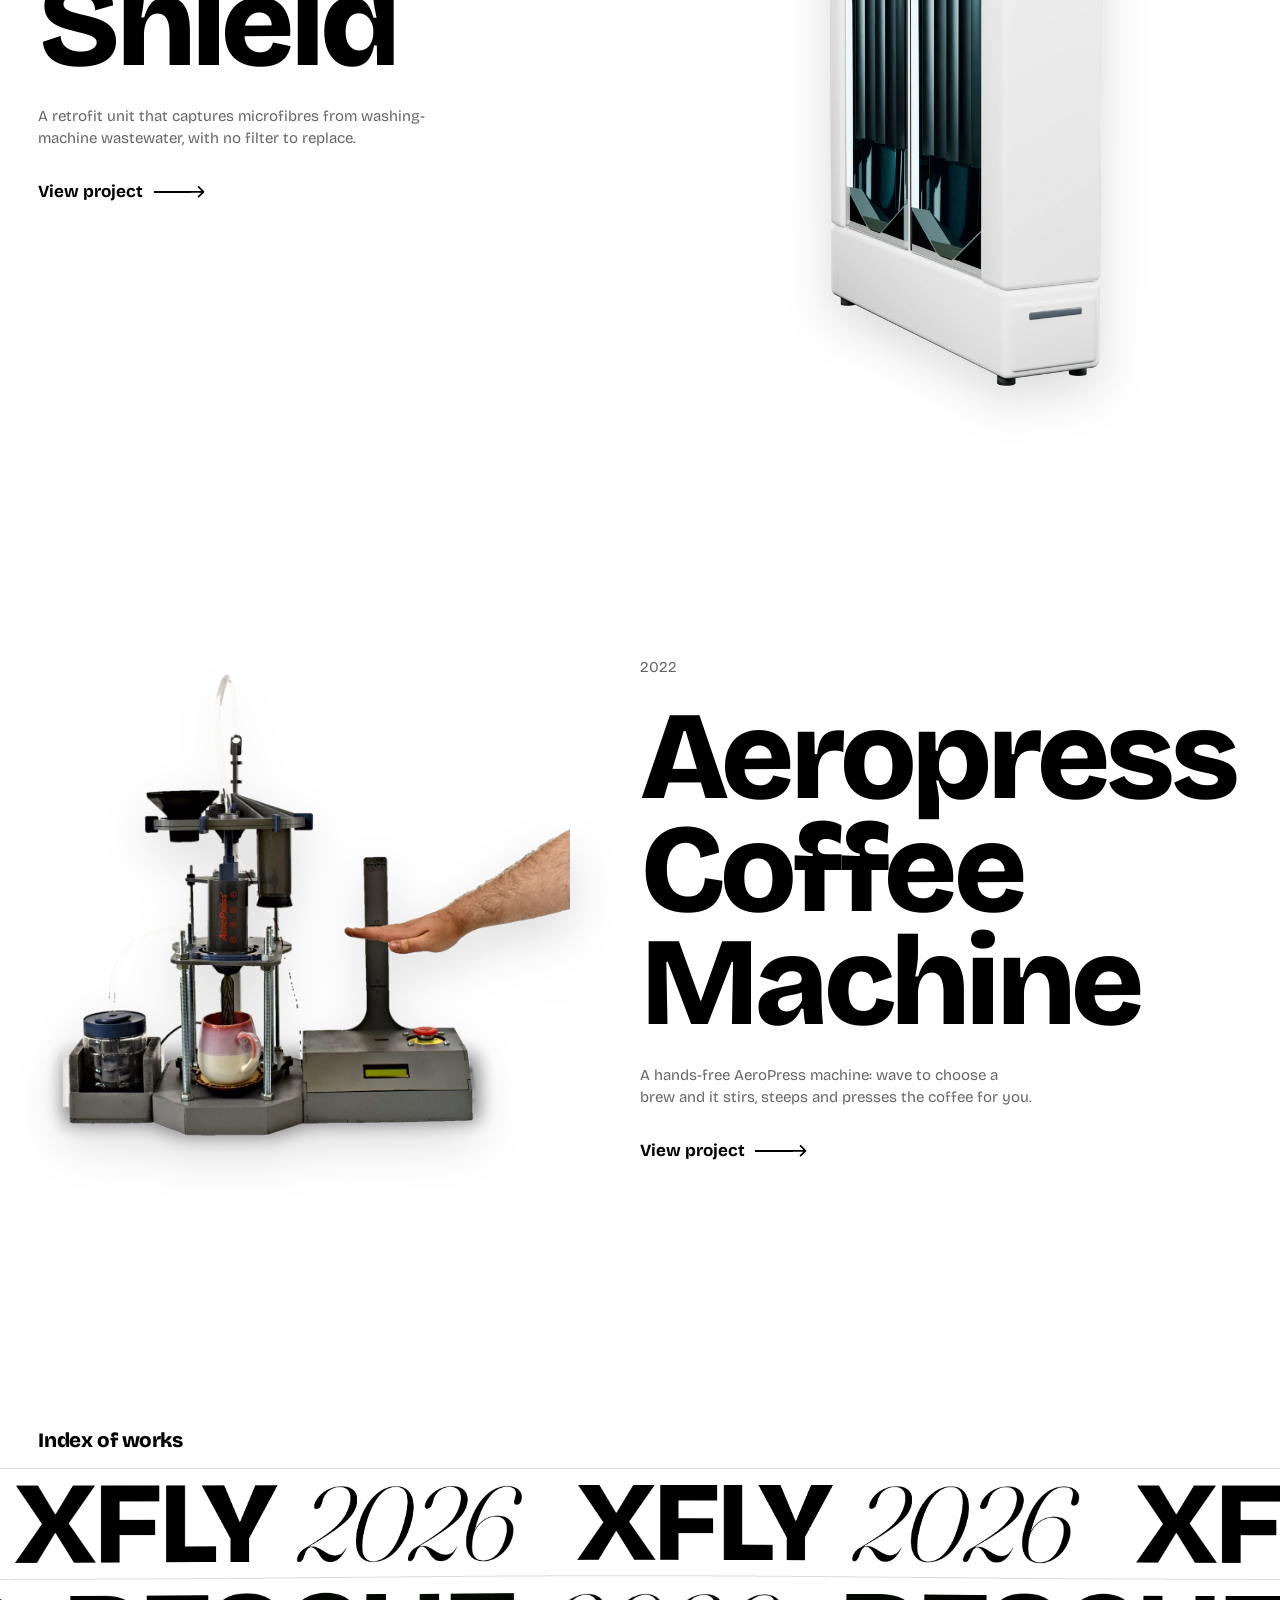
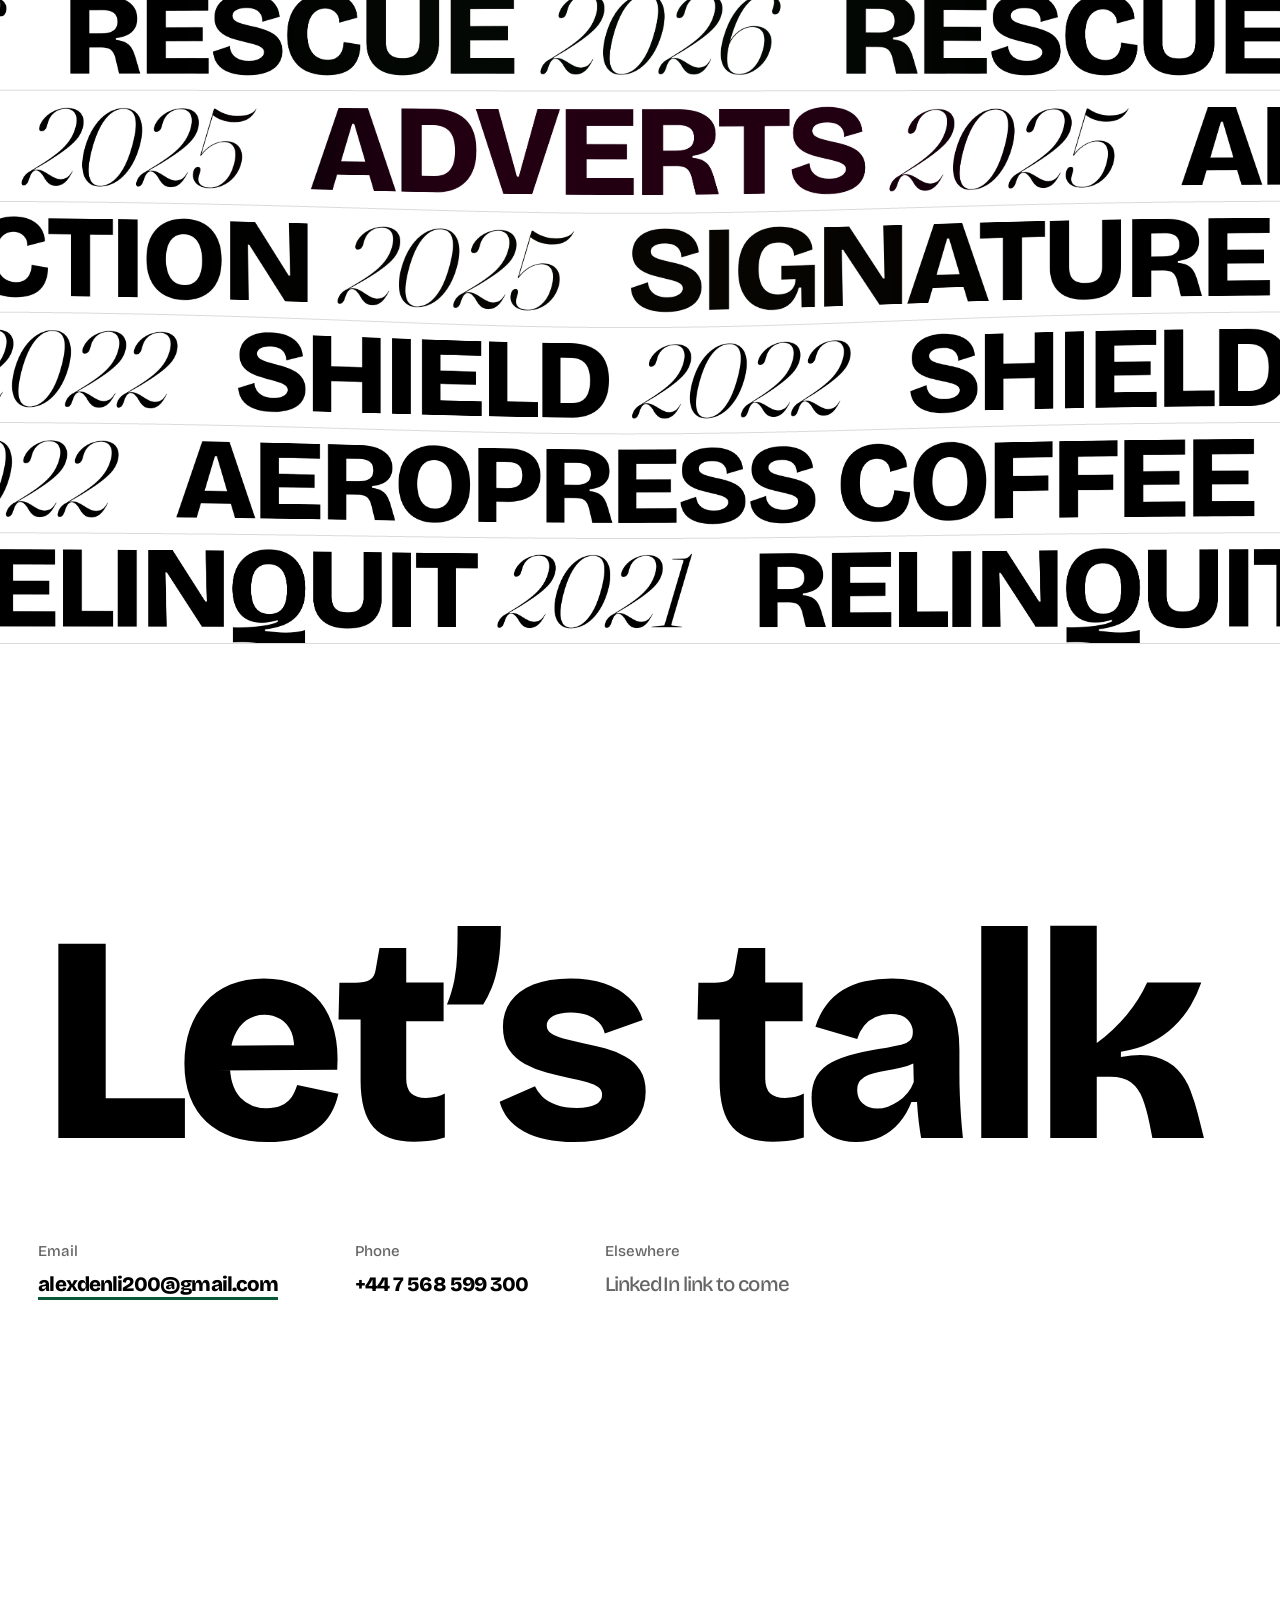
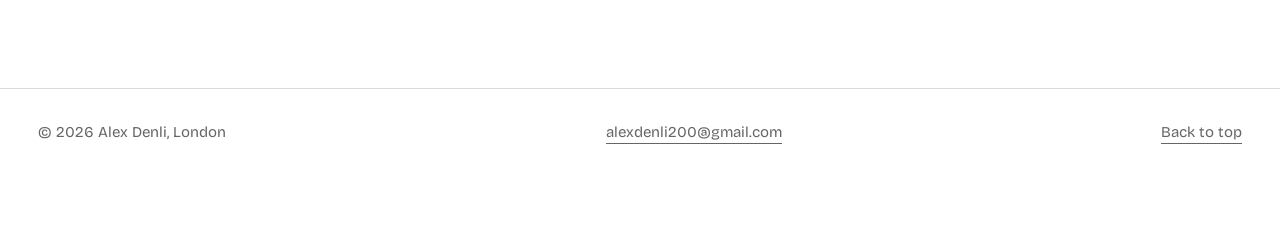
==== commit f247674d: "Opening: one picture per project behind the name, with the new Rescue, XFLY, Adverts and Signature i" ====
--- a/index.html
+++ b/index.html
@@ -66,7 +66,7 @@
 <script src="js/relinquit.js?v=4"></script>
 <script src="js/shield.js?v=4"></script>
 <script src="js/water.js?v=8"></script>
-<script src="js/opening.js?v=17"></script>
+<script src="js/opening.js?v=18"></script>
 <script src="js/chapters.js?v=29"></script>
 <script src="js/brands.js?v=3"></script>
 <script src="js/contact.js?v=3"></script>
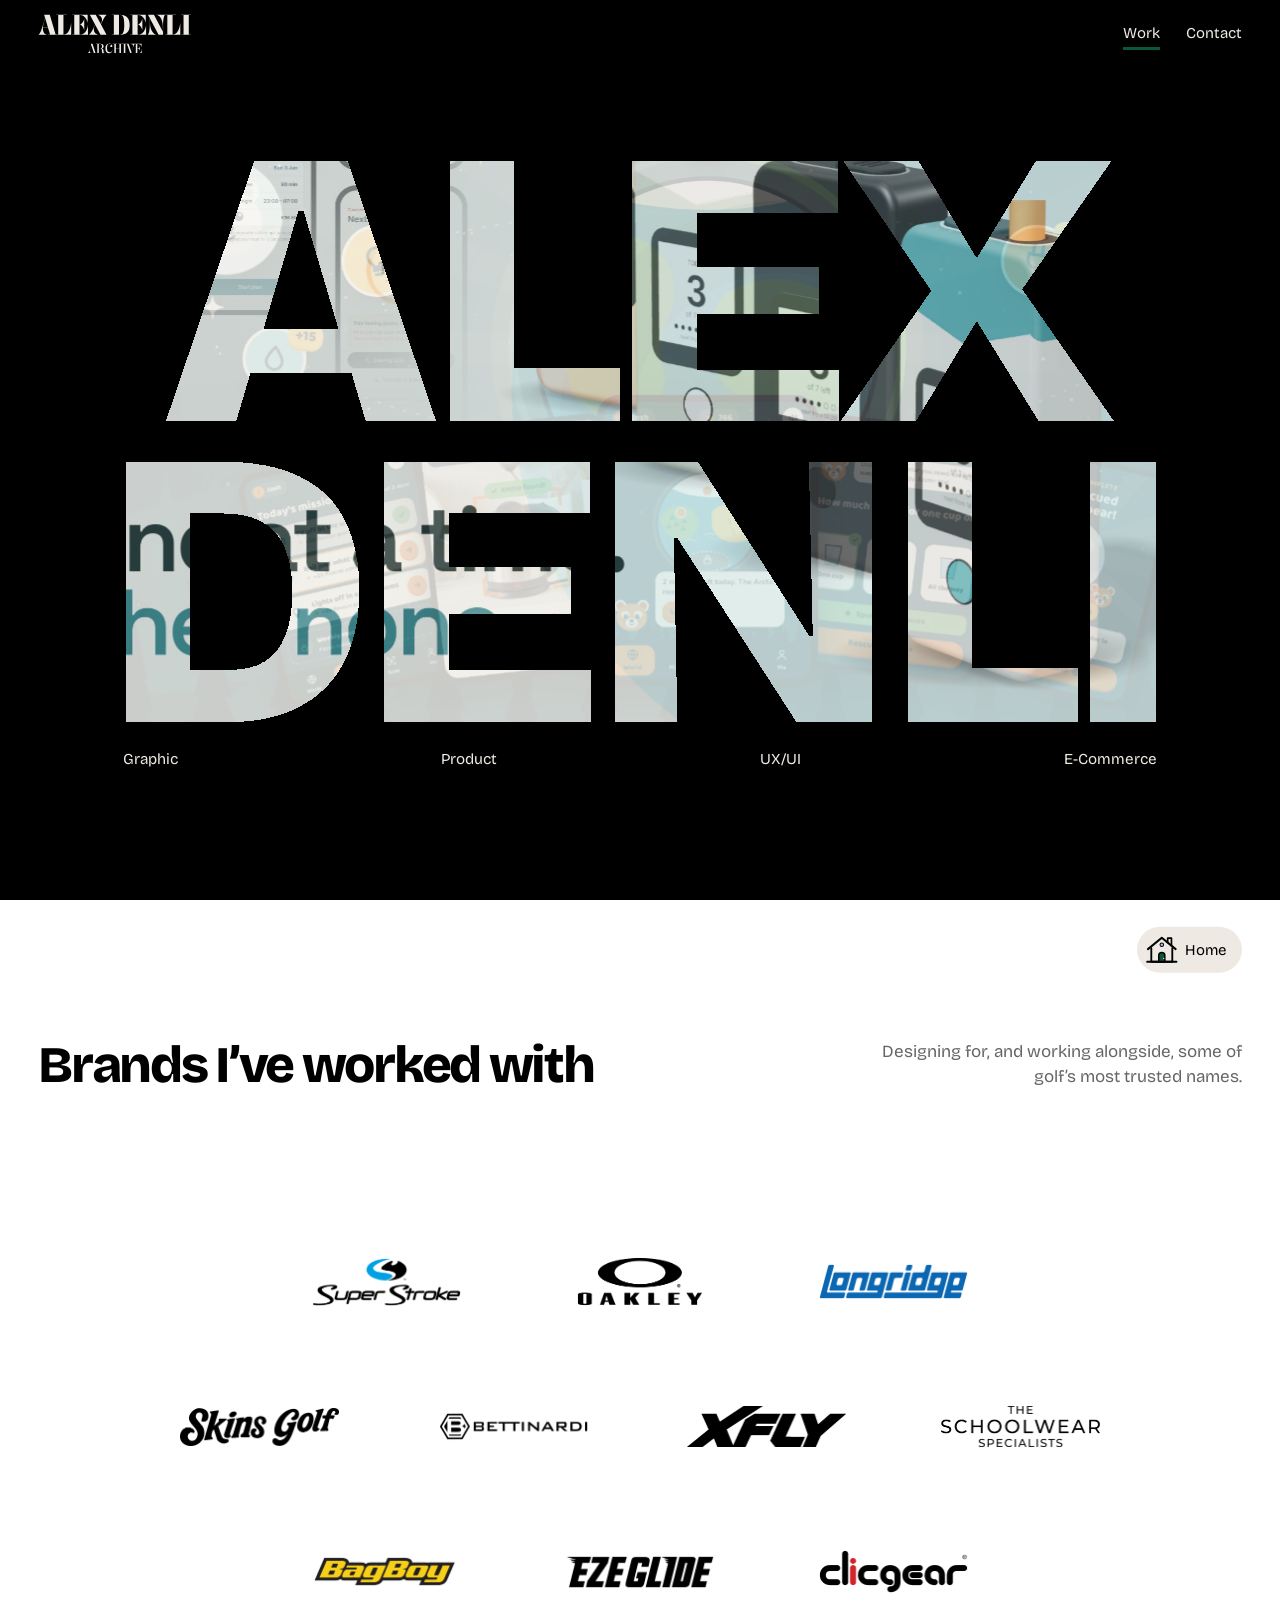
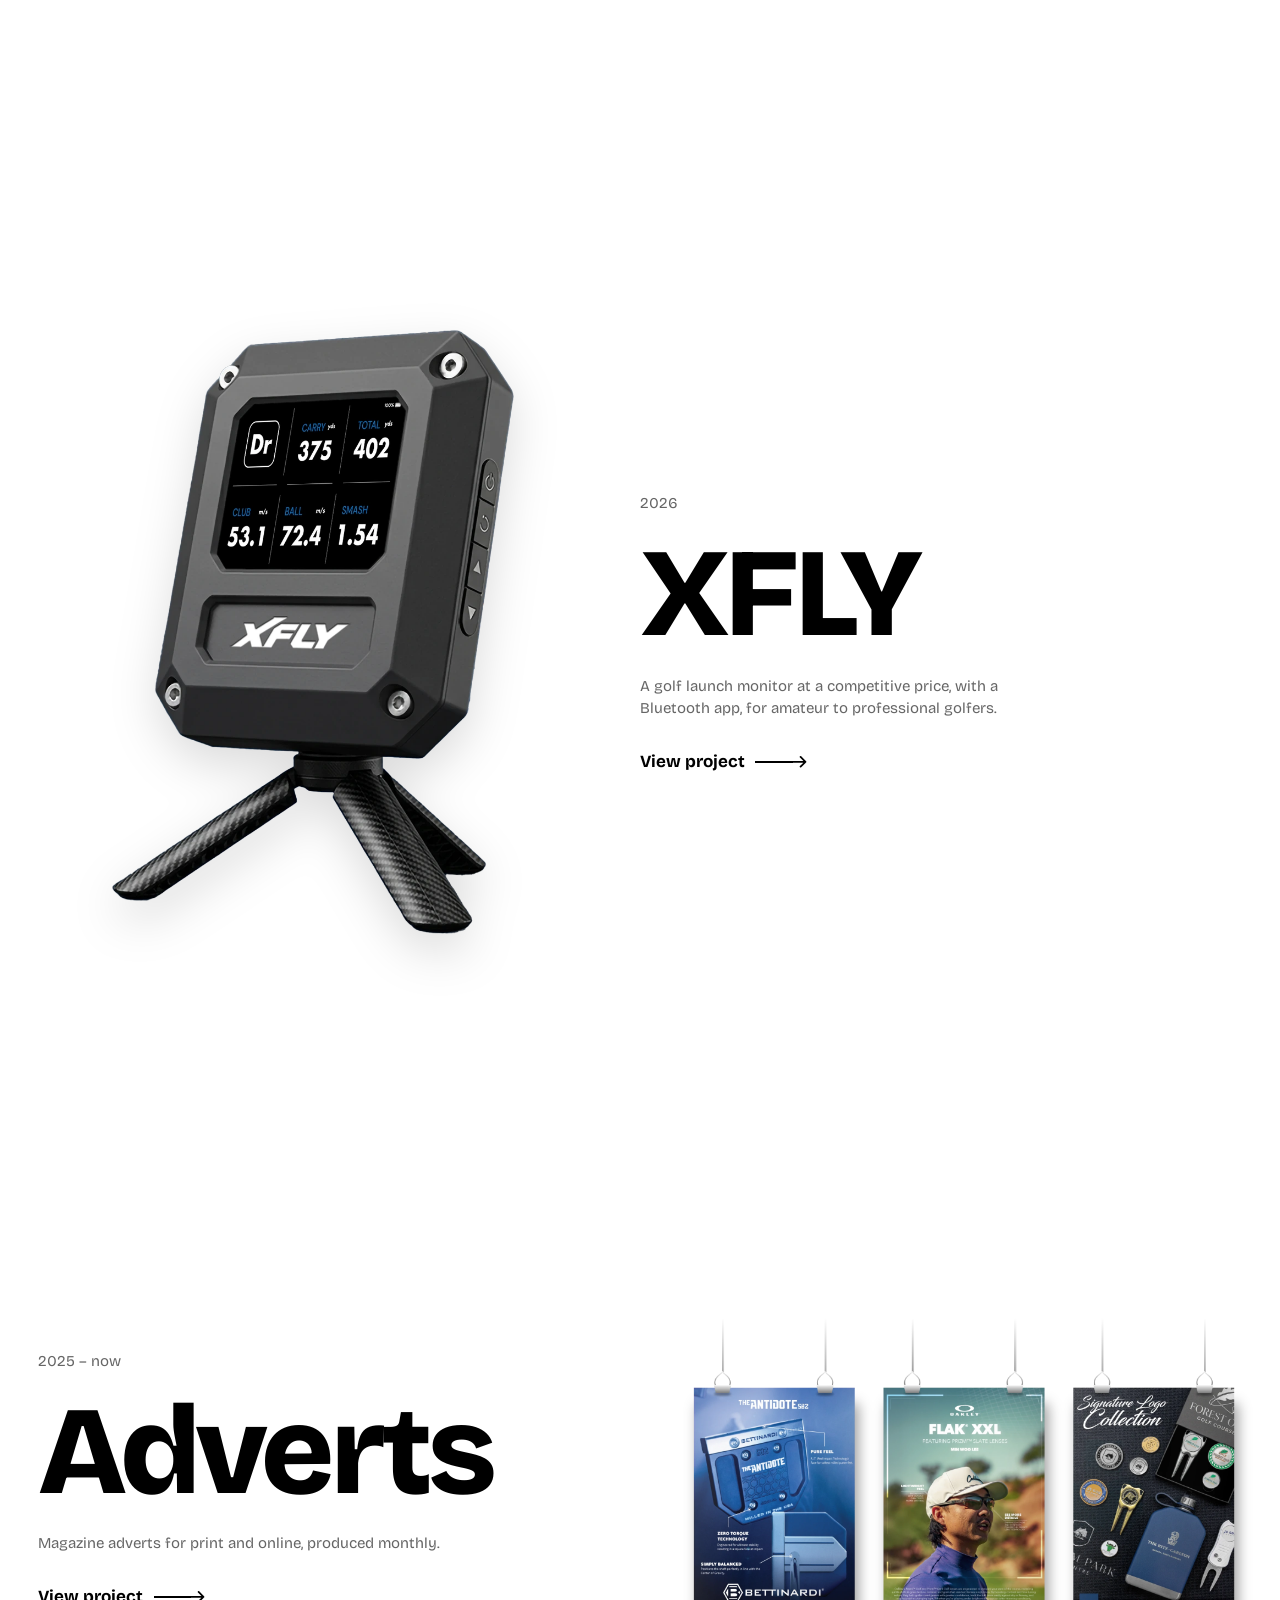
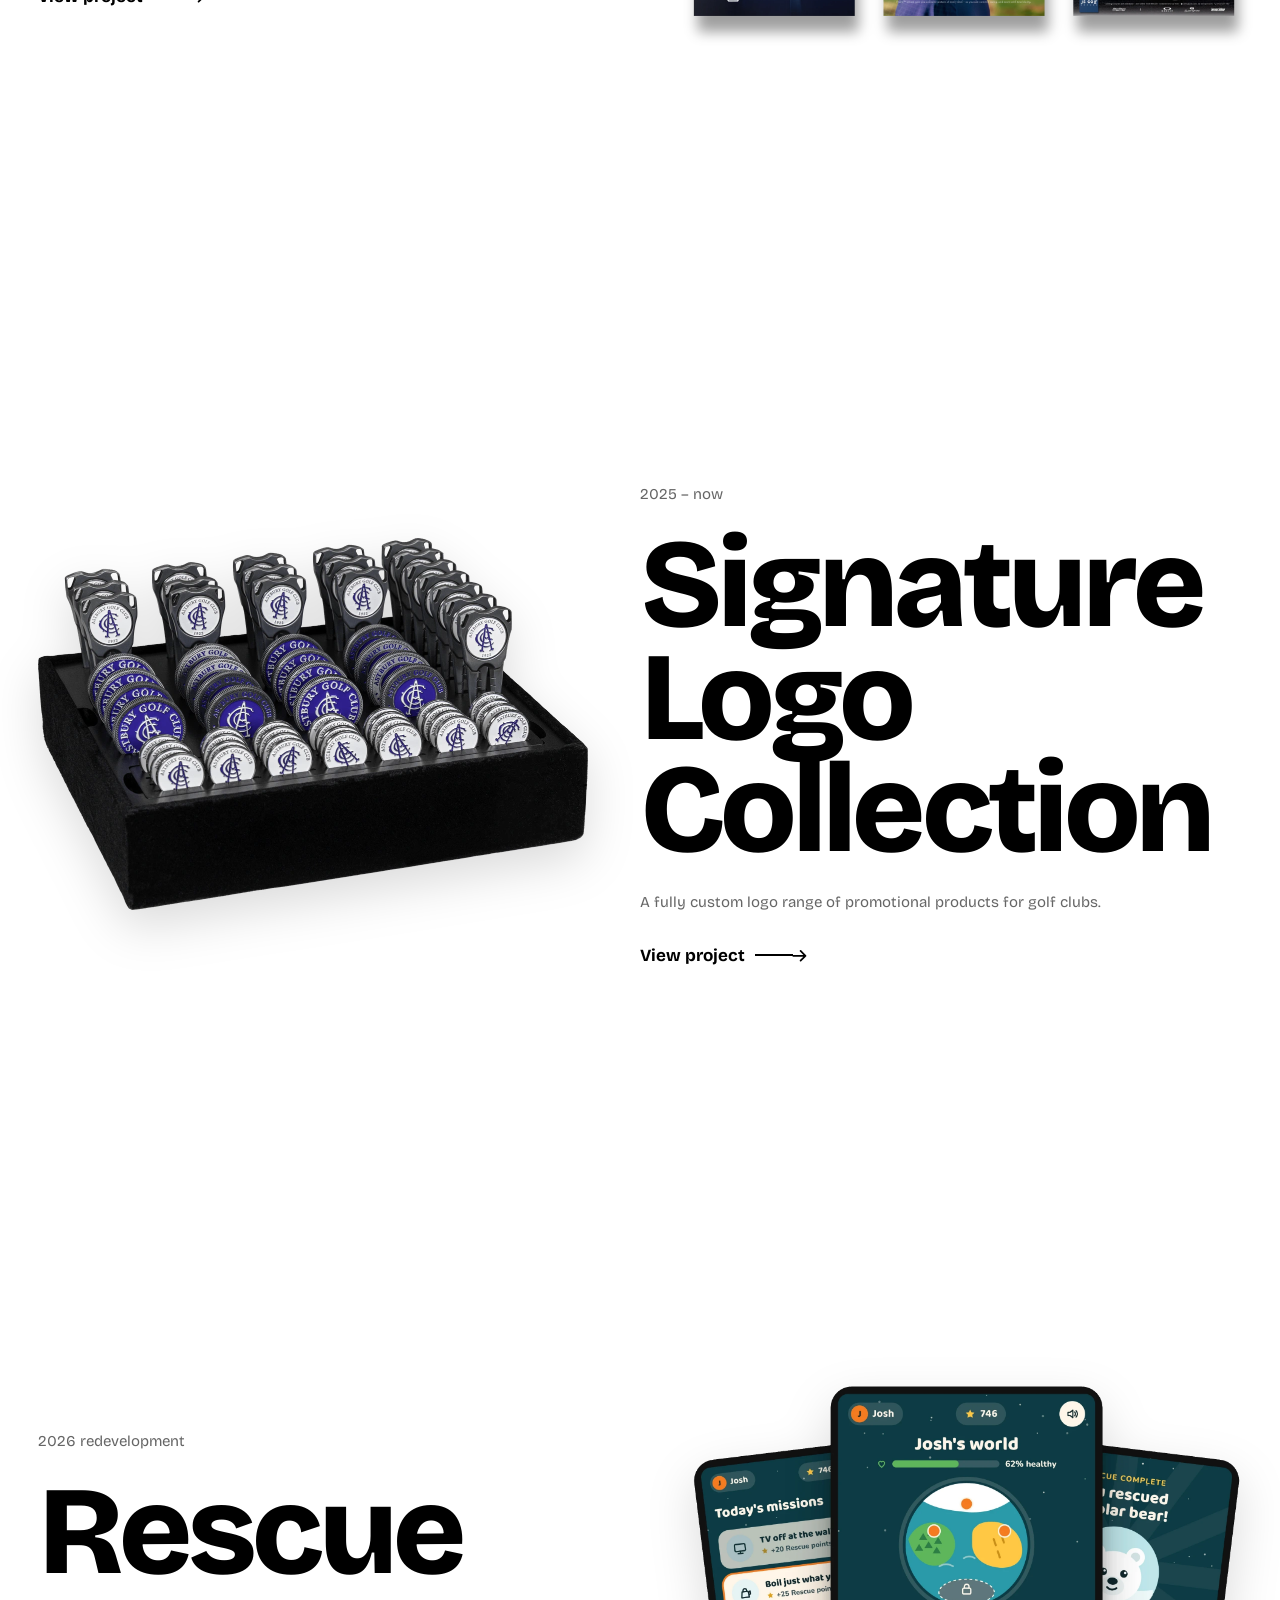
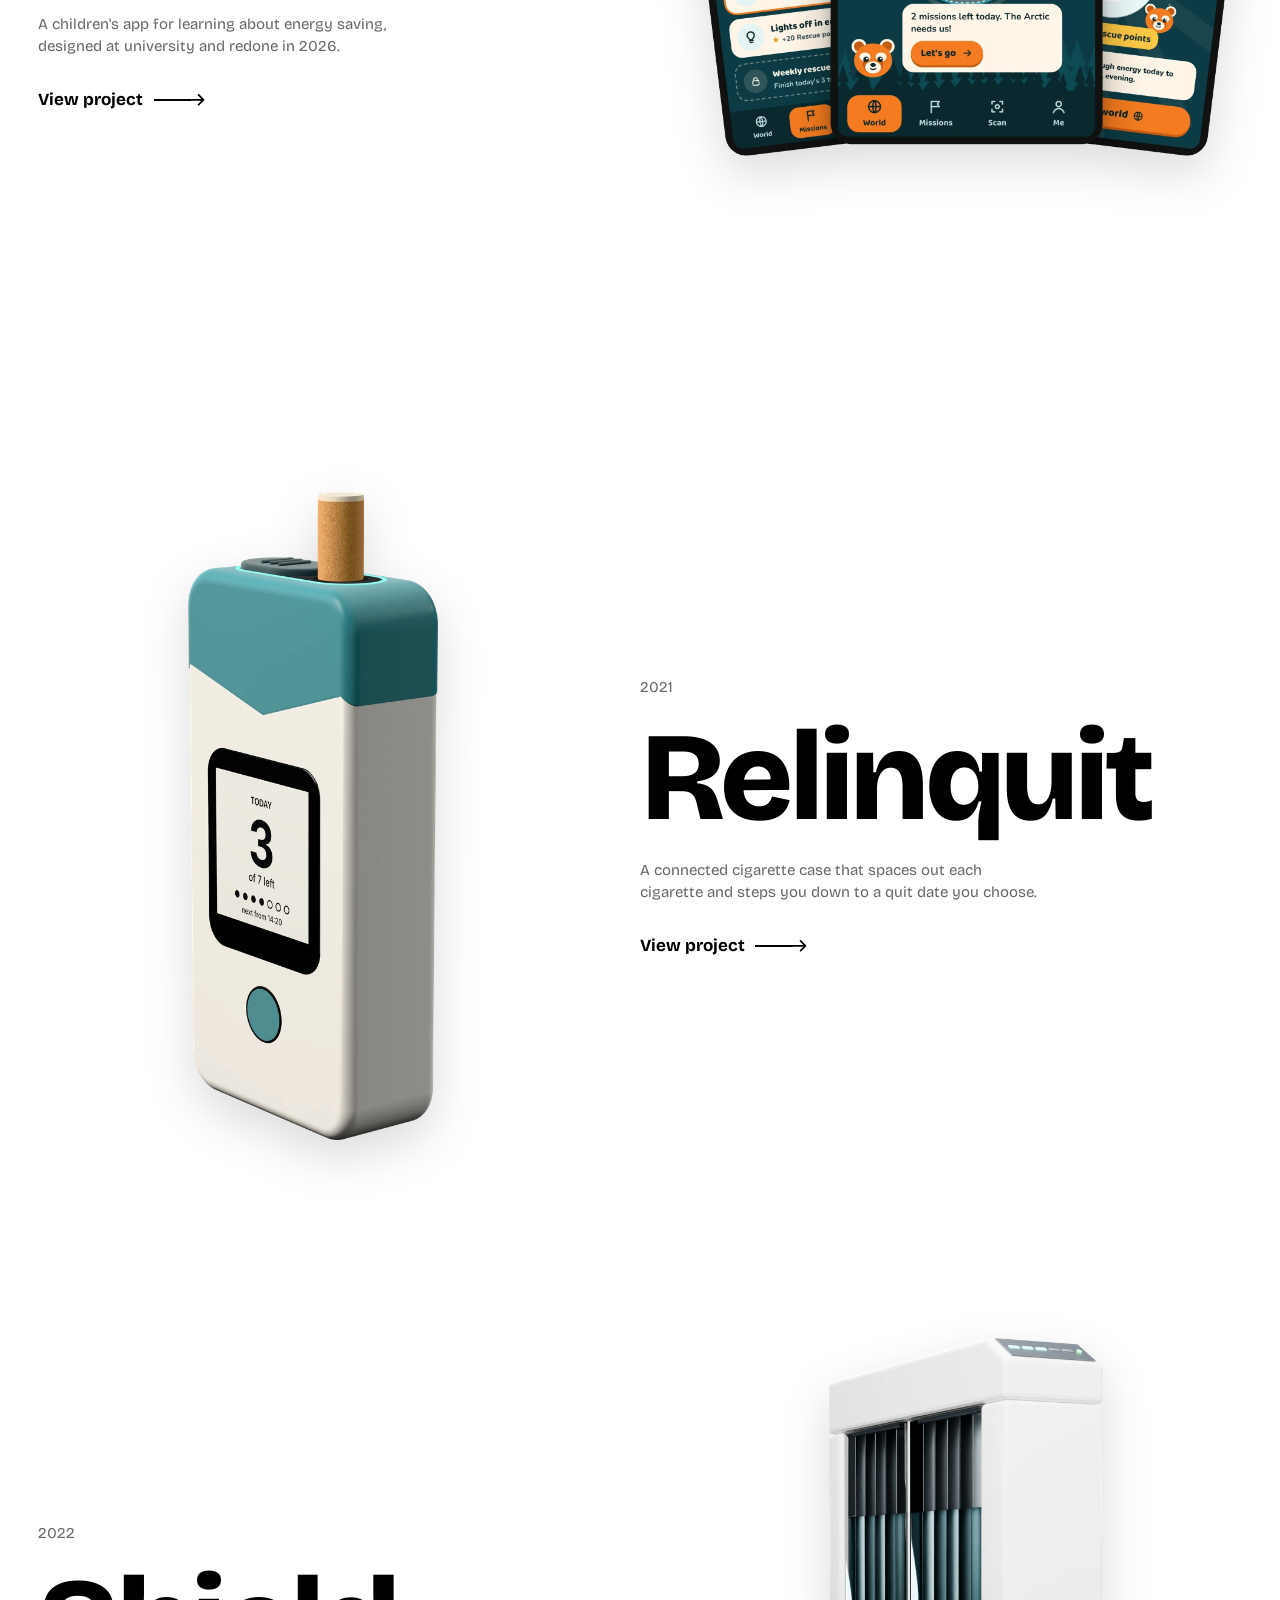
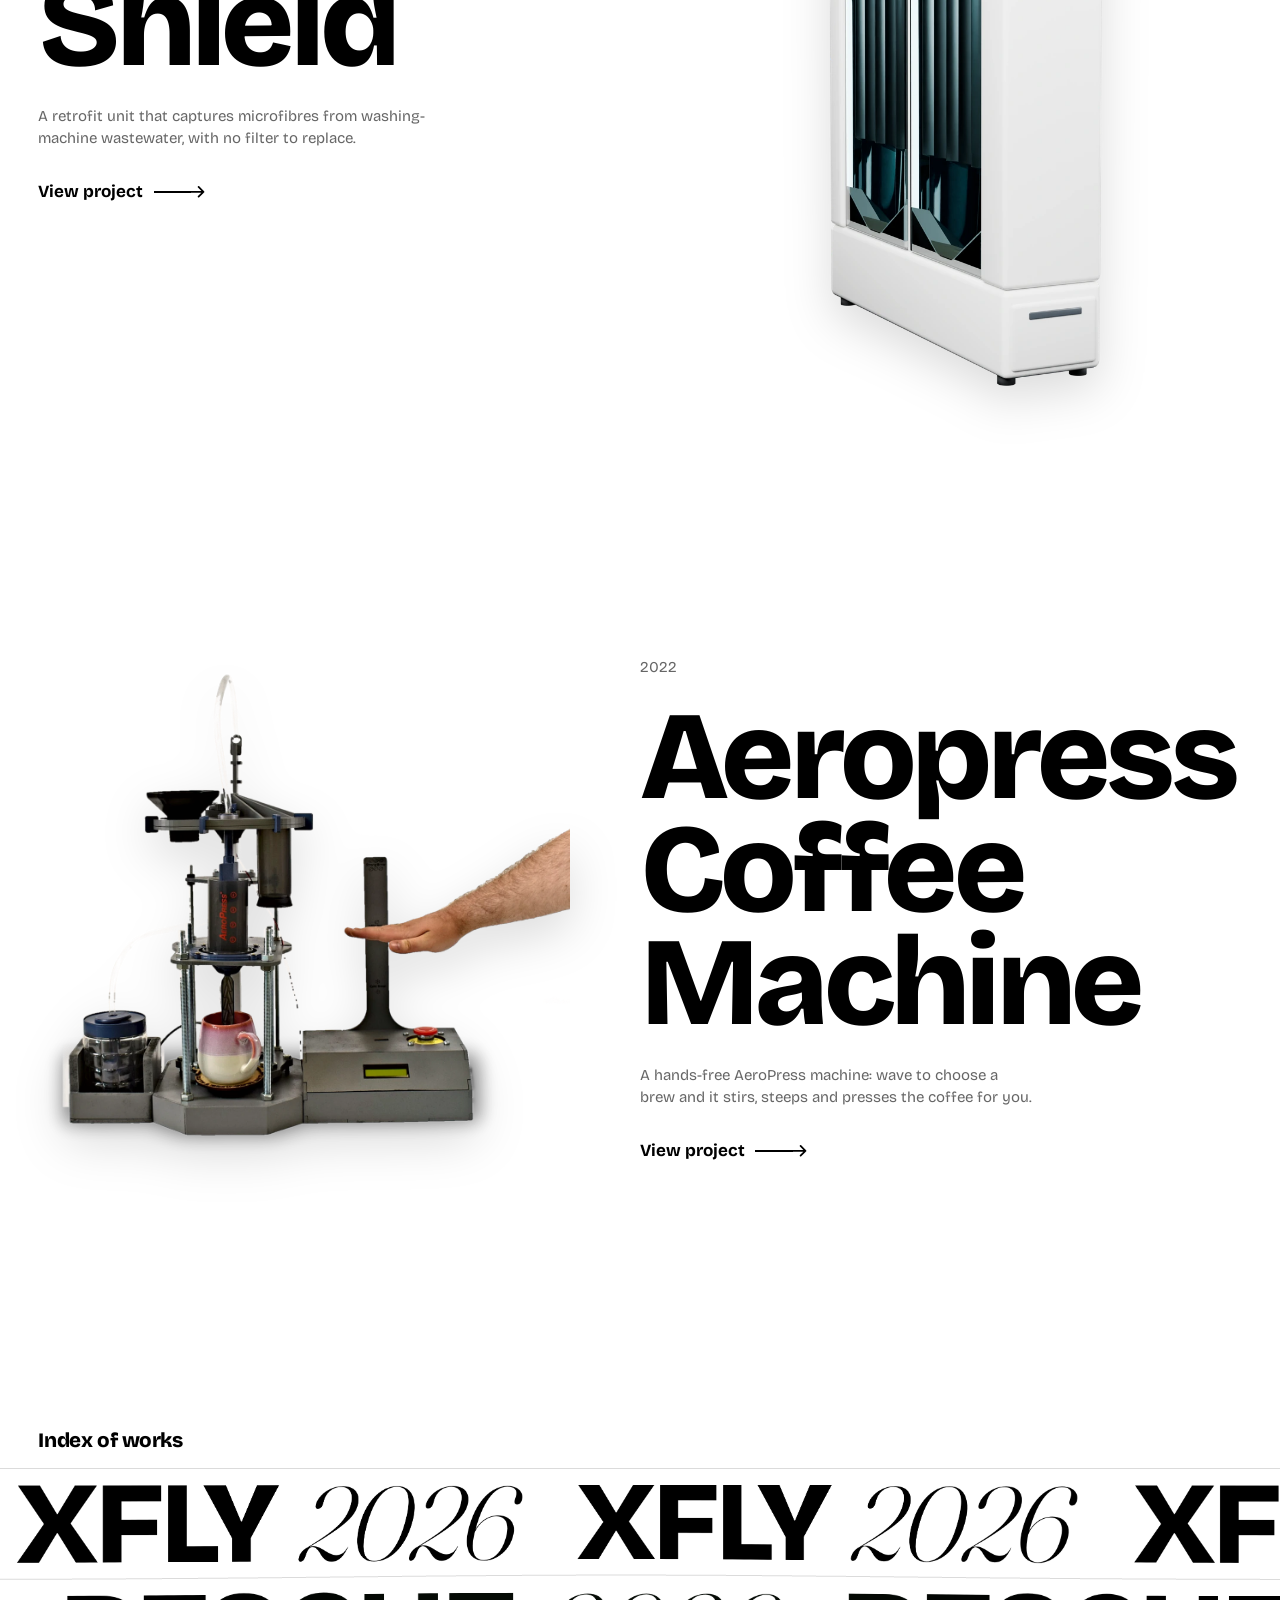
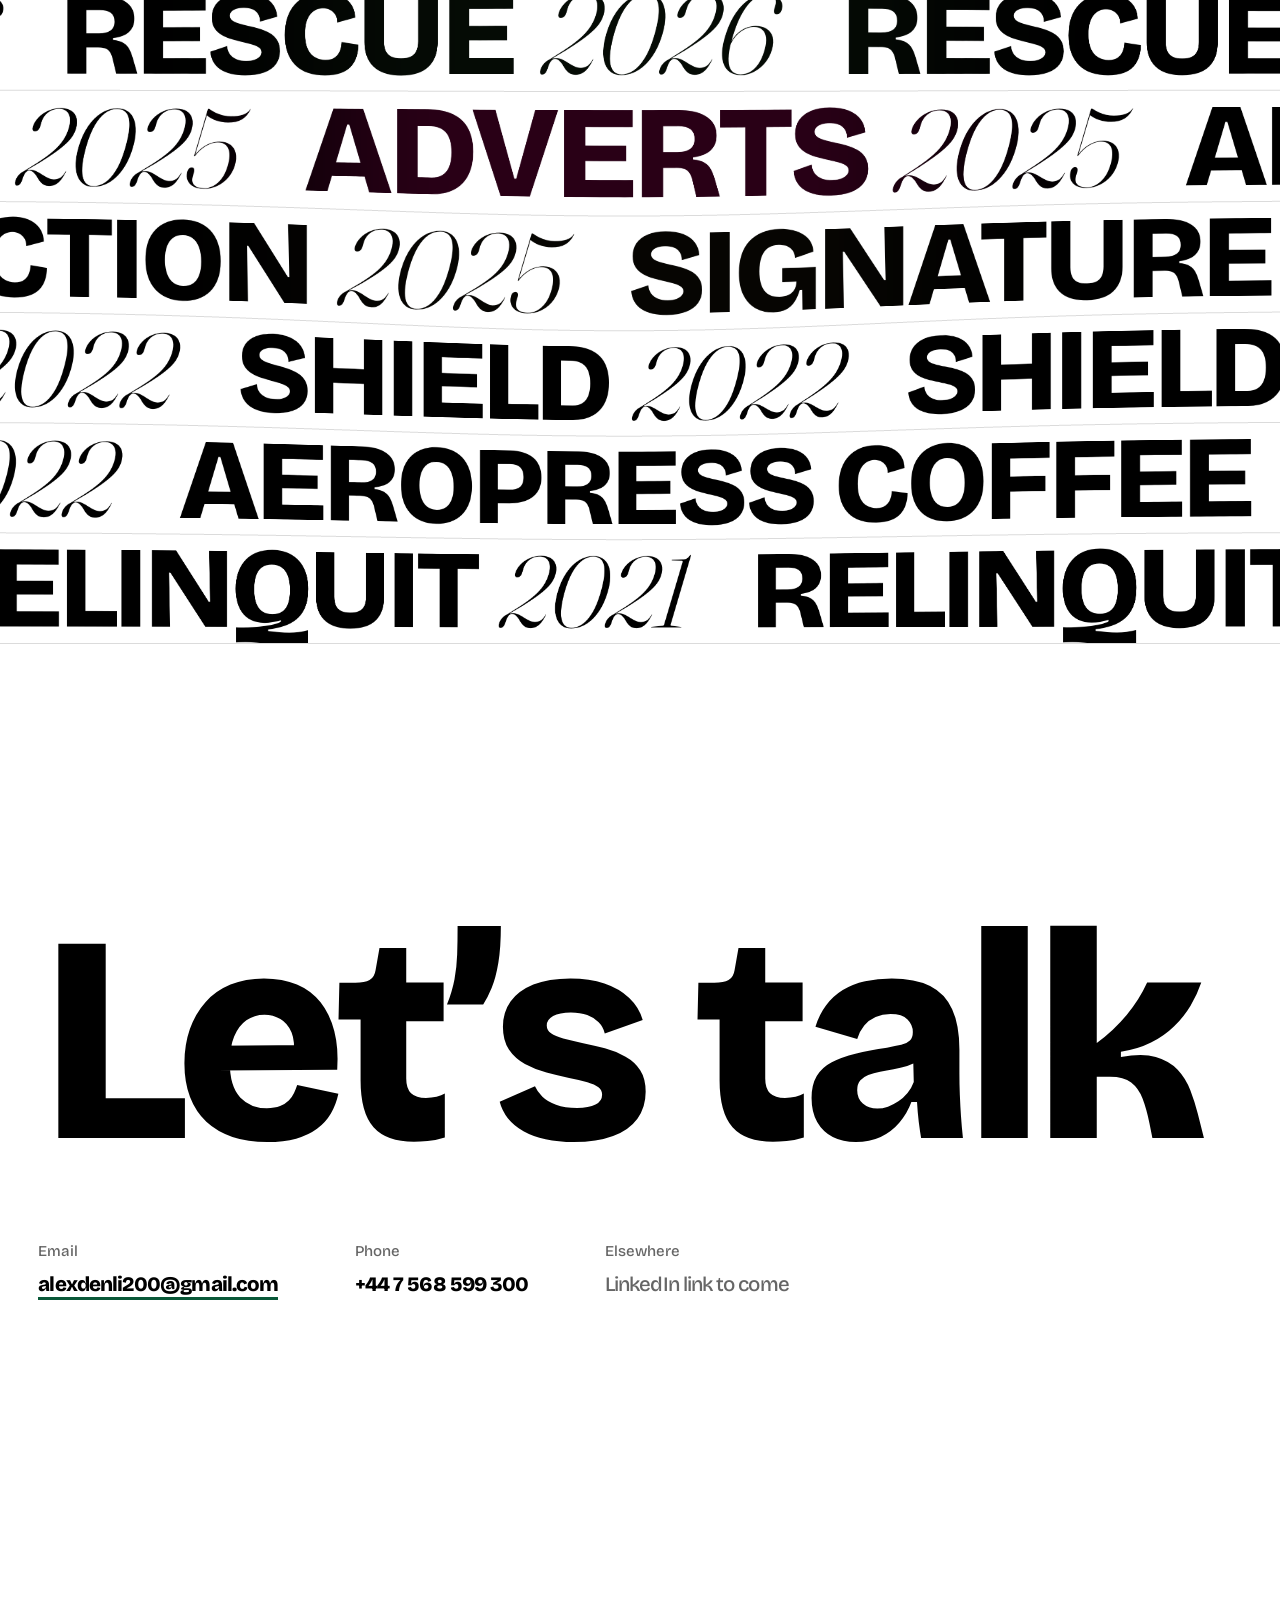
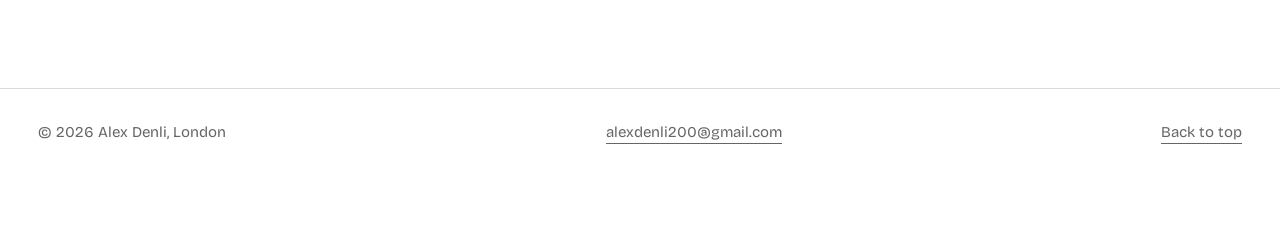
==== commit 1579ba7f: "Opening: pictures change 25% faster between projects Co-Authored-By: Claude Haiku 5.5 <noreply@anthr" ====
--- a/index.html
+++ b/index.html
@@ -66,7 +66,7 @@
 <script src="js/relinquit.js?v=4"></script>
 <script src="js/shield.js?v=4"></script>
 <script src="js/water.js?v=8"></script>
-<script src="js/opening.js?v=18"></script>
+<script src="js/opening.js?v=19"></script>
 <script src="js/chapters.js?v=29"></script>
 <script src="js/brands.js?v=3"></script>
 <script src="js/contact.js?v=3"></script>
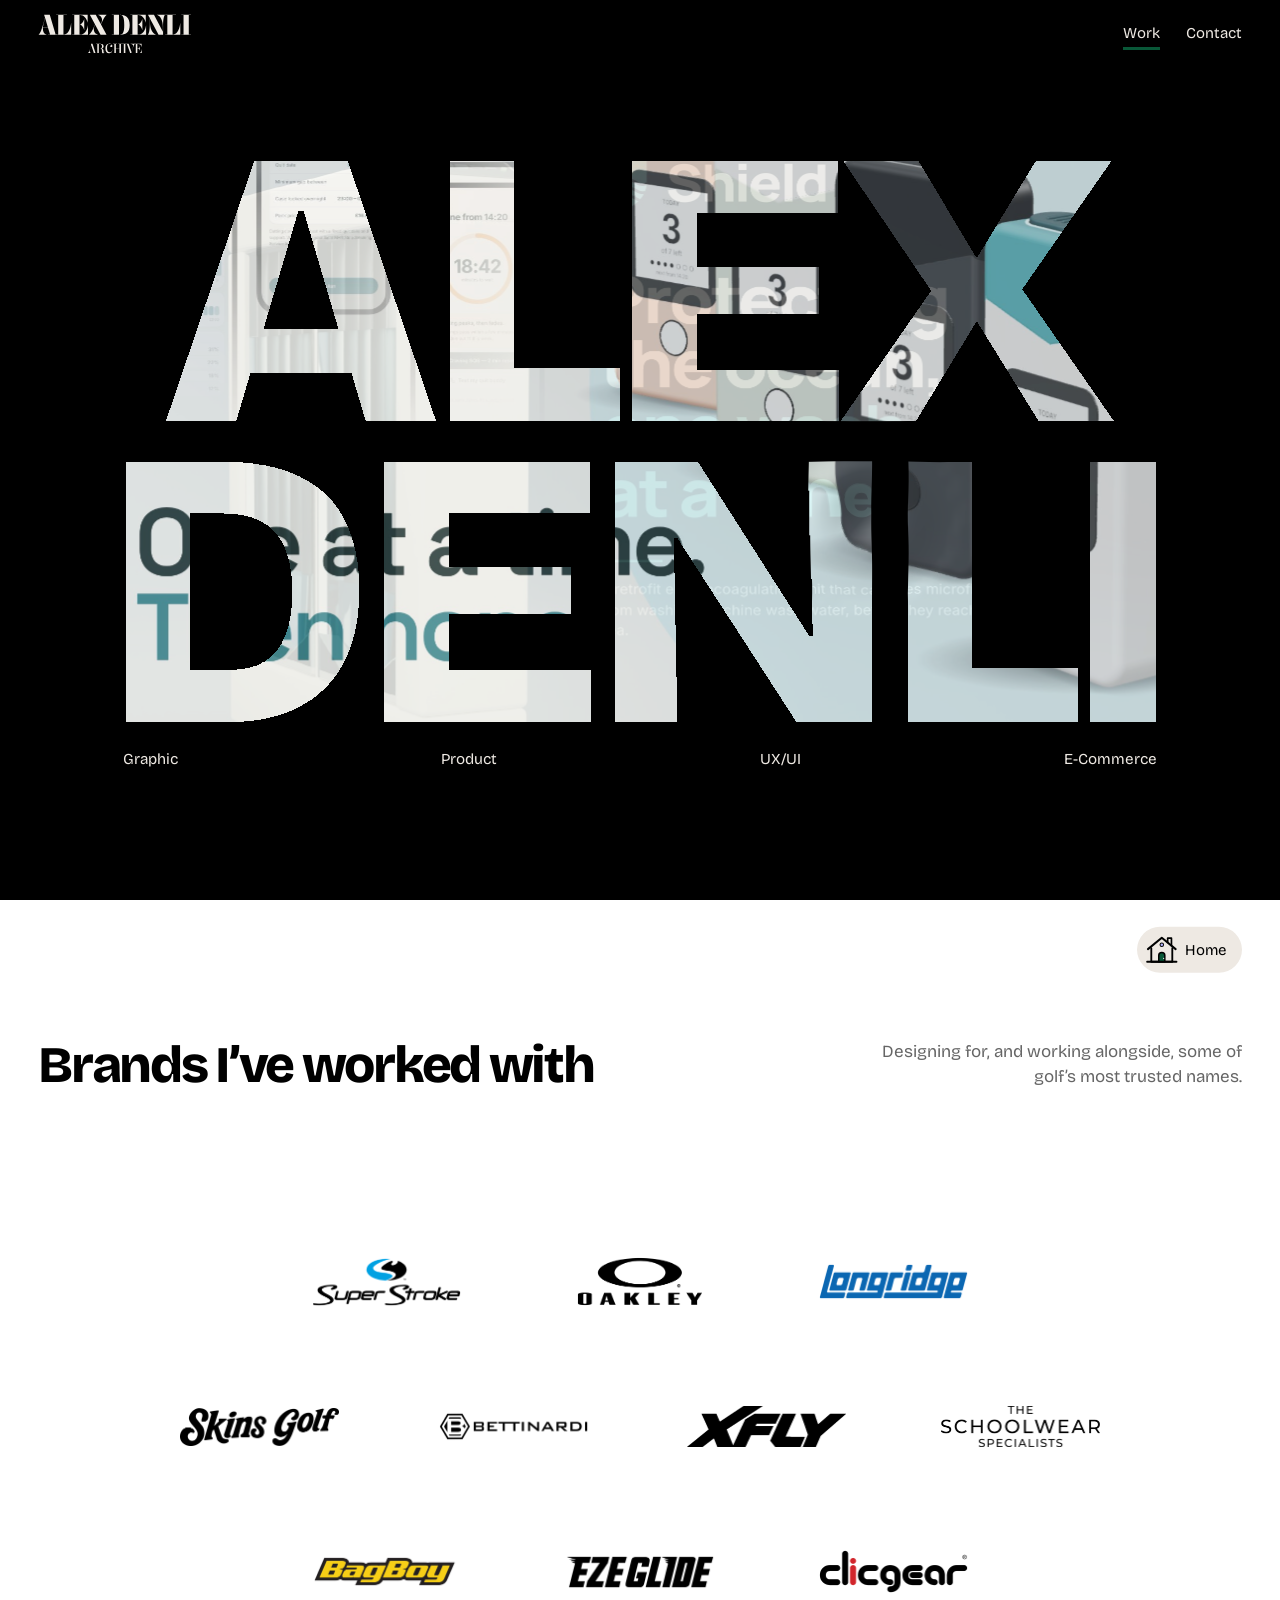
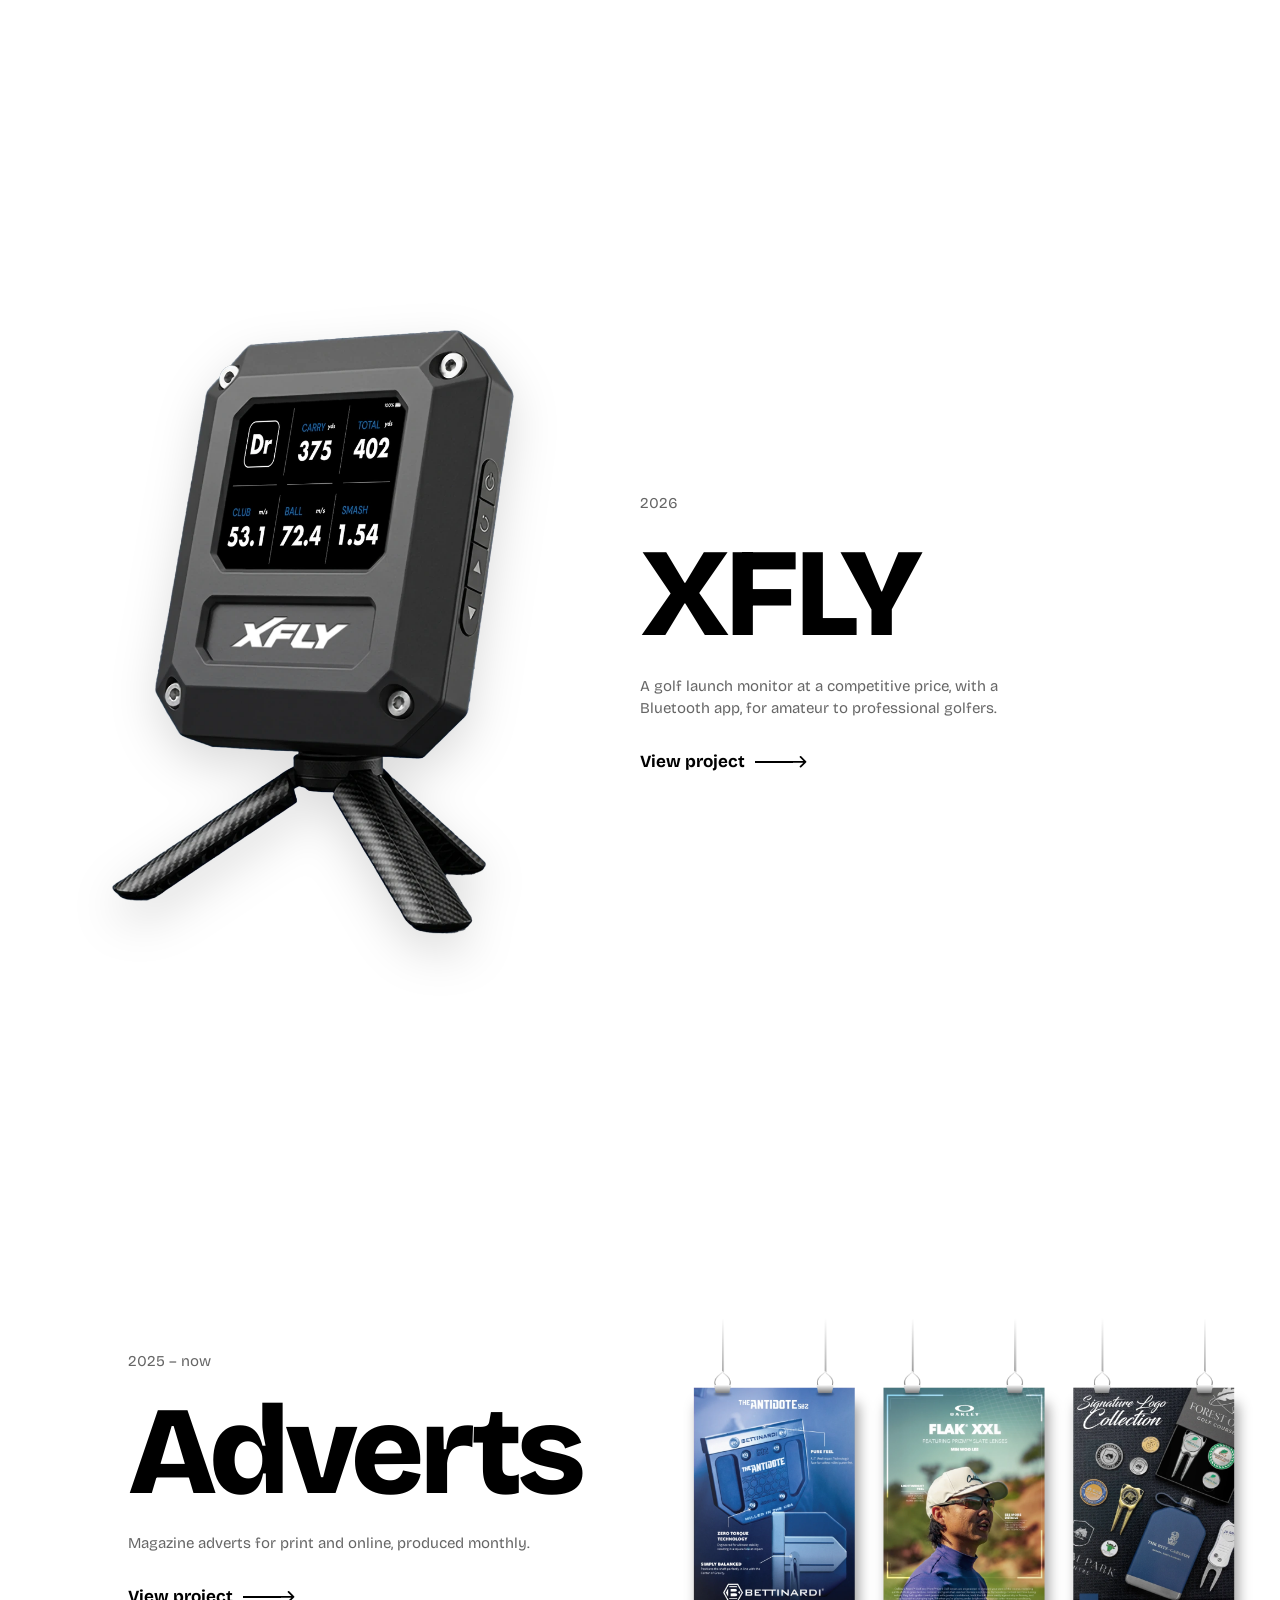
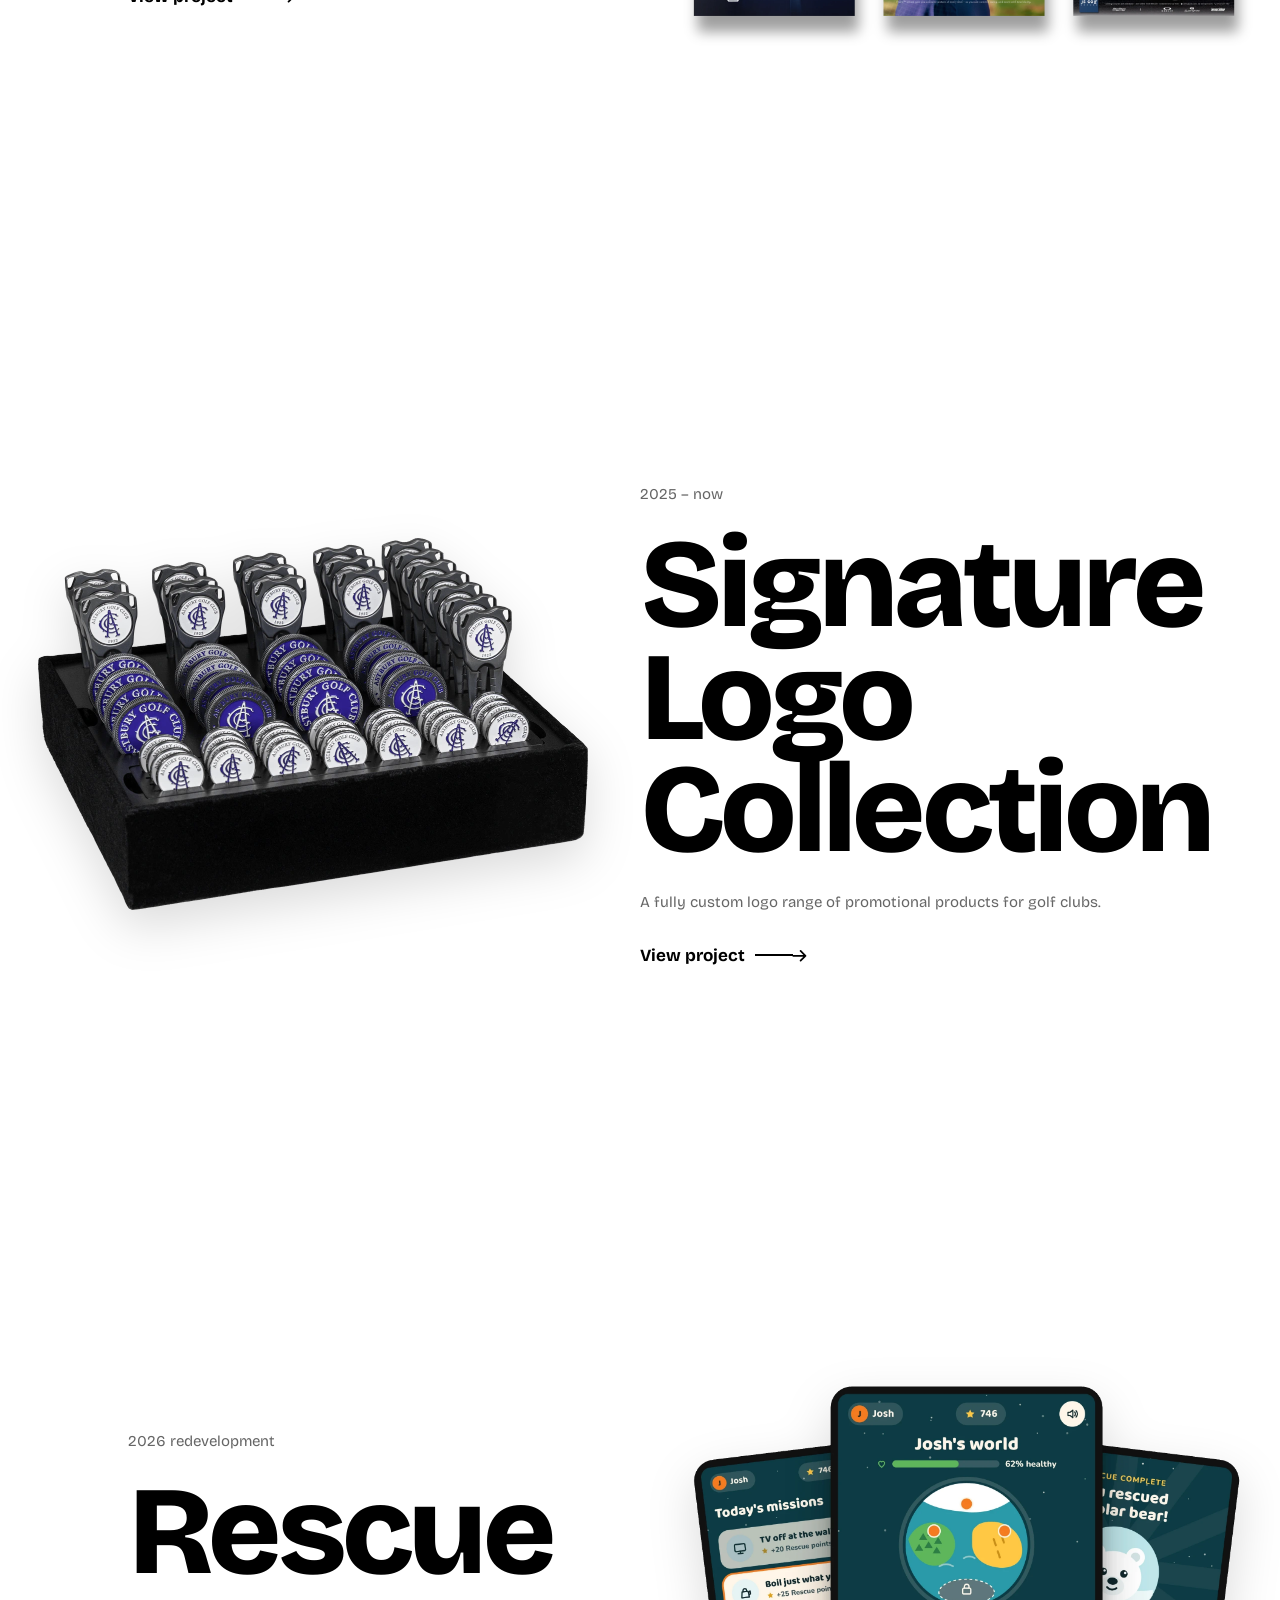
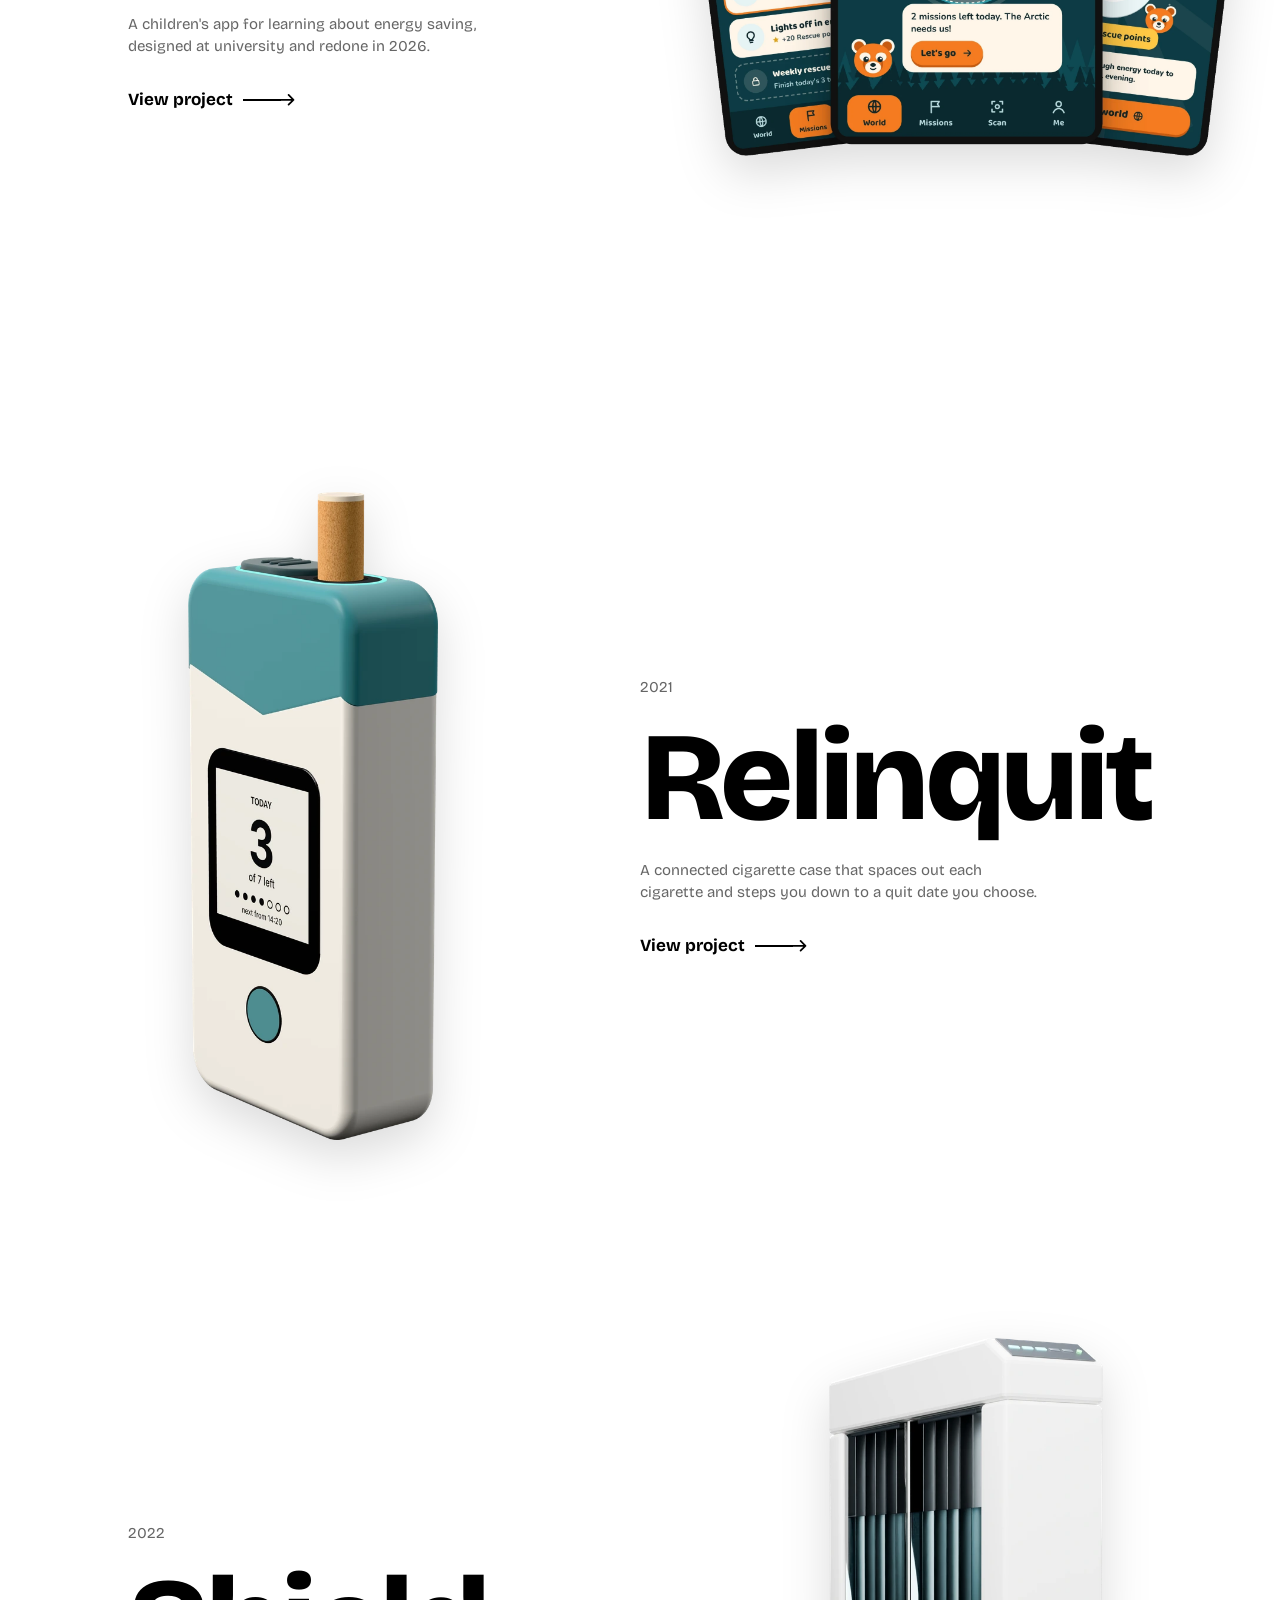
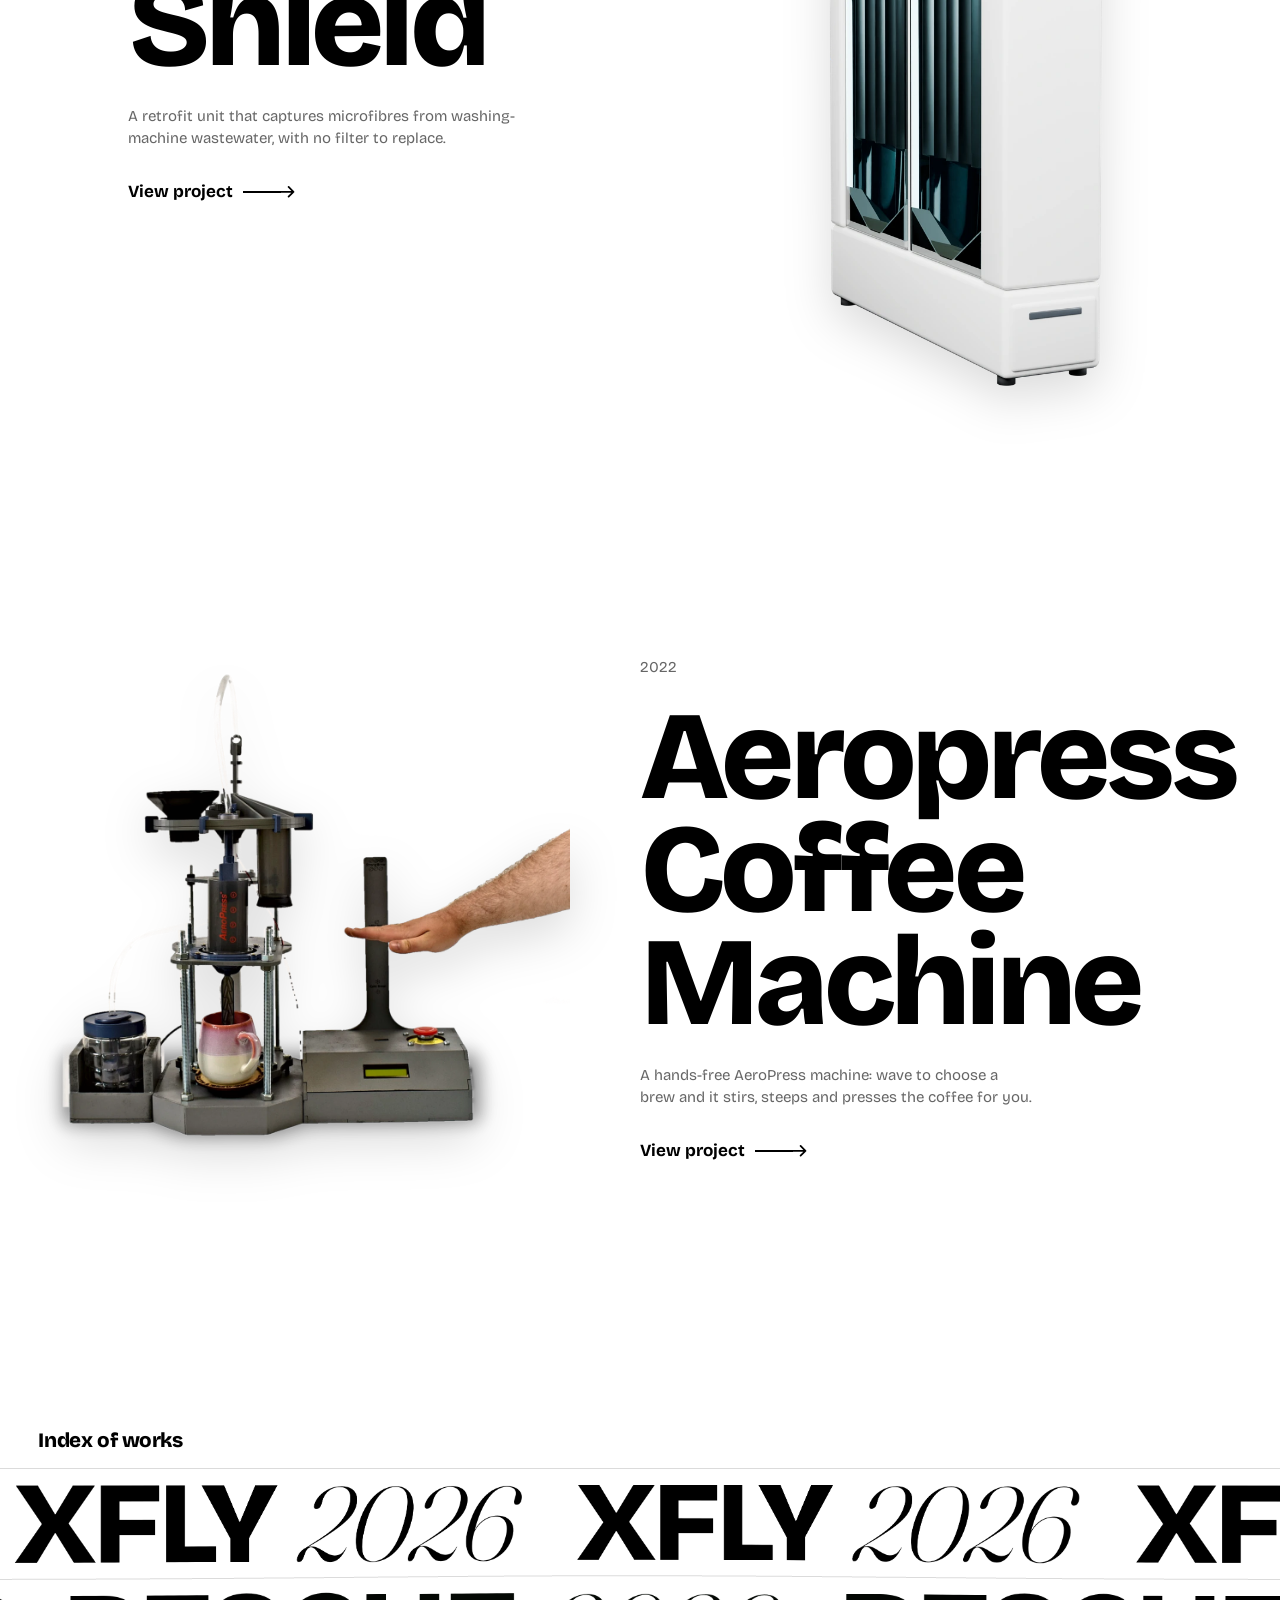
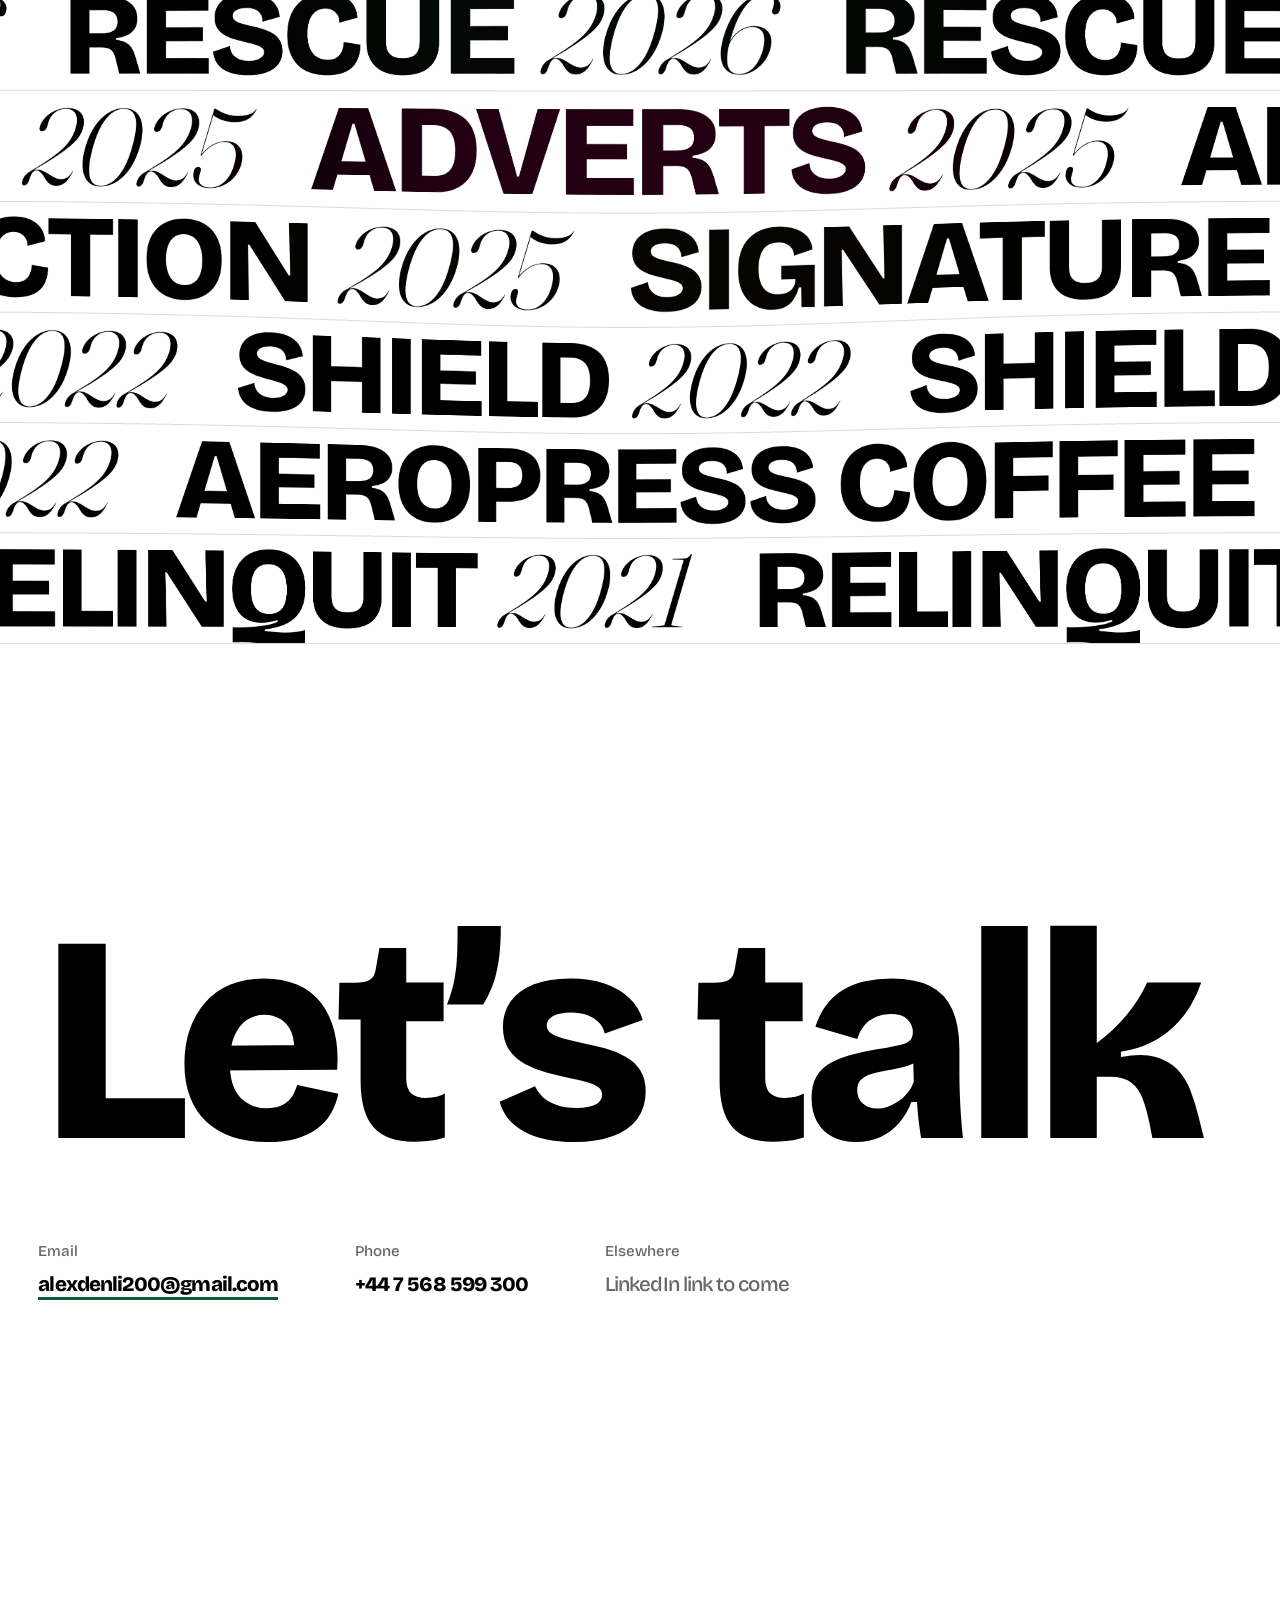
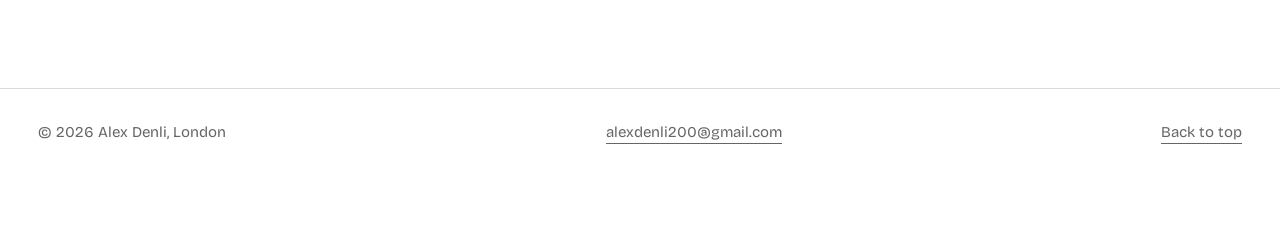
==== commit 37a1ab40: "Home: text on the left-hand projects moved in from the margin Co-Authored-By: Claude Haiku 5.5 <nore" ====
--- a/index.html
+++ b/index.html
@@ -17,7 +17,7 @@
 <link rel="stylesheet" href="css/shield.css?v=5">
 <link rel="stylesheet" href="css/index-wall.css?v=5">
 <link rel="stylesheet" href="css/opening.css?v=7">
-<link rel="stylesheet" href="css/chapters.css?v=26">
+<link rel="stylesheet" href="css/chapters.css?v=27">
 <link rel="stylesheet" href="css/brands.css?v=3">
 <link rel="stylesheet" href="css/contact.css?v=7">
 <link rel="stylesheet" href="css/mech.css?v=5">
--- a/css/chapters.css
+++ b/css/chapters.css
@@ -8,6 +8,7 @@
 .ch-pic img { position: absolute; max-width: none; }
 .ch-cut .ch-pic img { filter: drop-shadow(0 2vh 2.6vh rgba(0, 0, 0, .14)); }
 .ch-alt .ch-pic { order: 2; margin: 0 0 0 4vw; }
+.ch-alt .ch-tx { padding-left: clamp(2rem, 7vw, 8rem); }
 
 .ch-tx { display: grid; grid-template-columns: minmax(0, 1fr); gap: 2.6vh; min-width: 0; }
 .ch-year { font-size: var(--t-small); color: var(--muted); }
